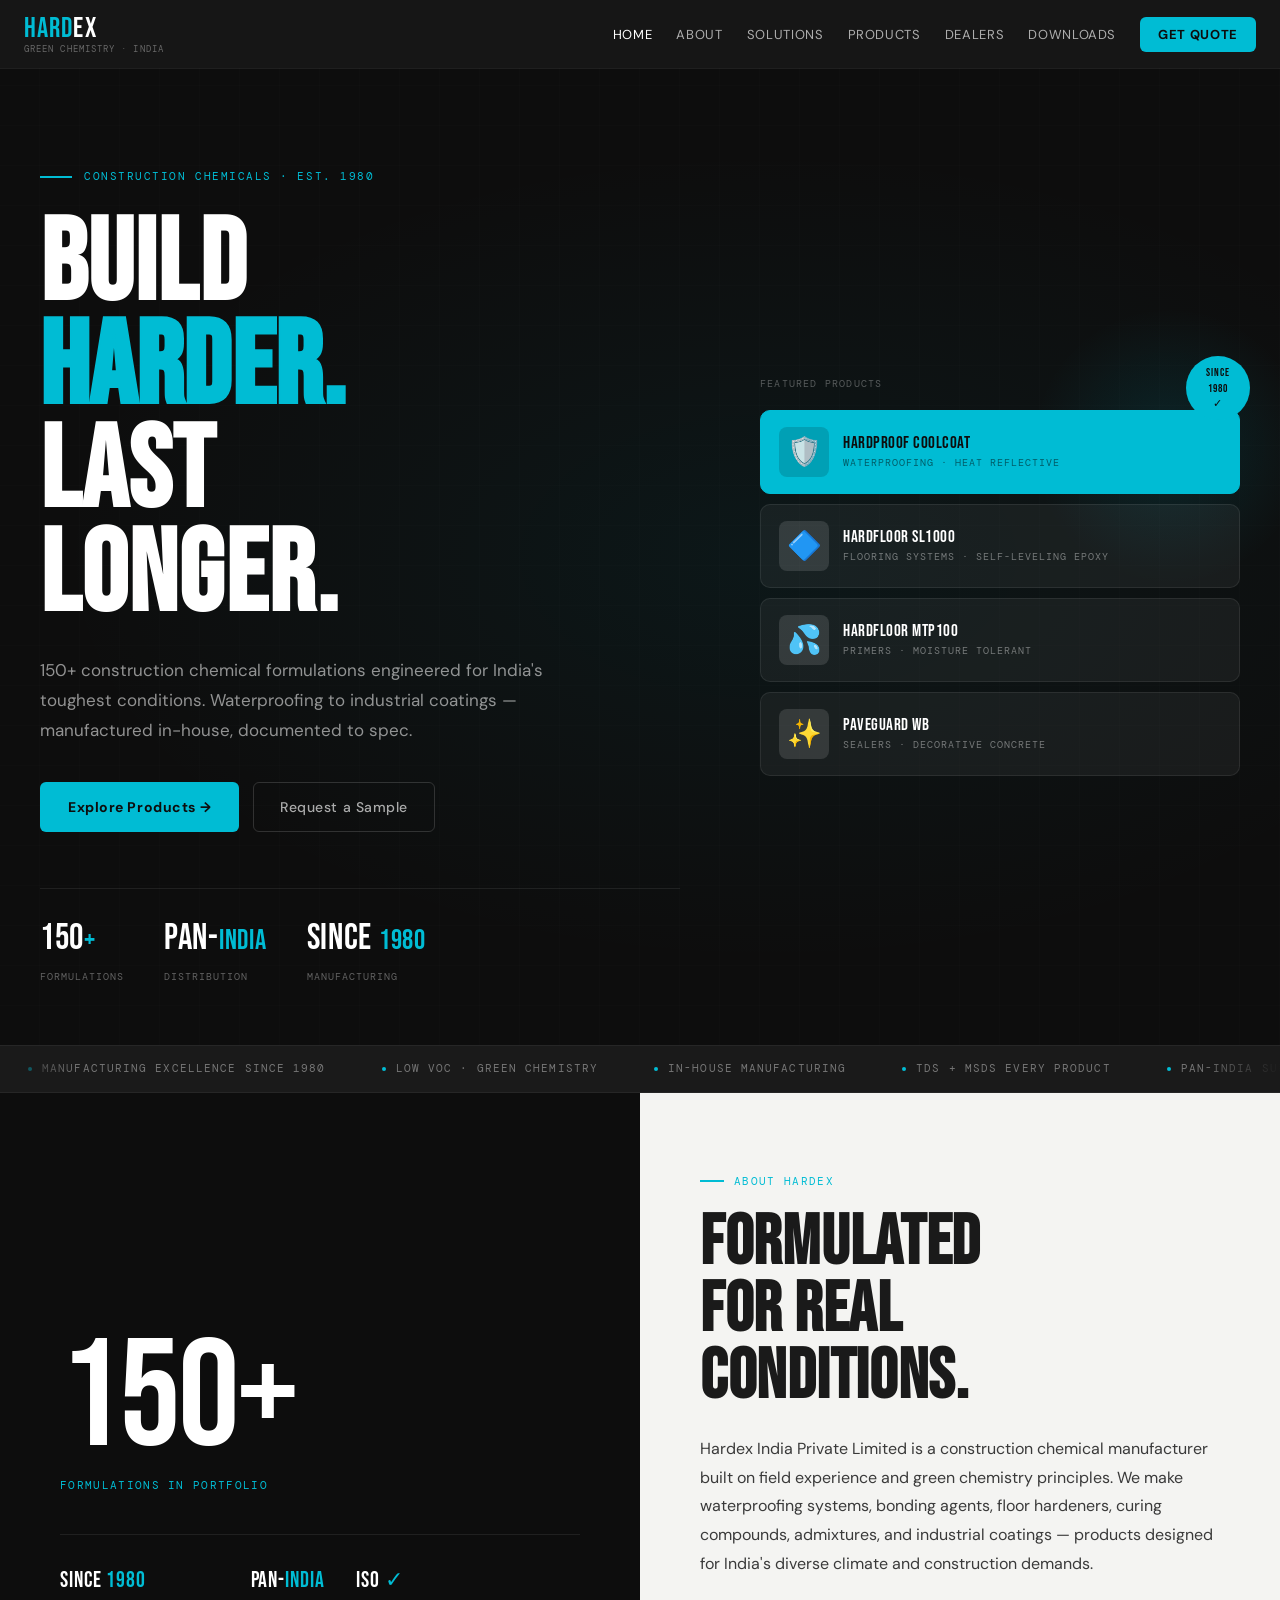
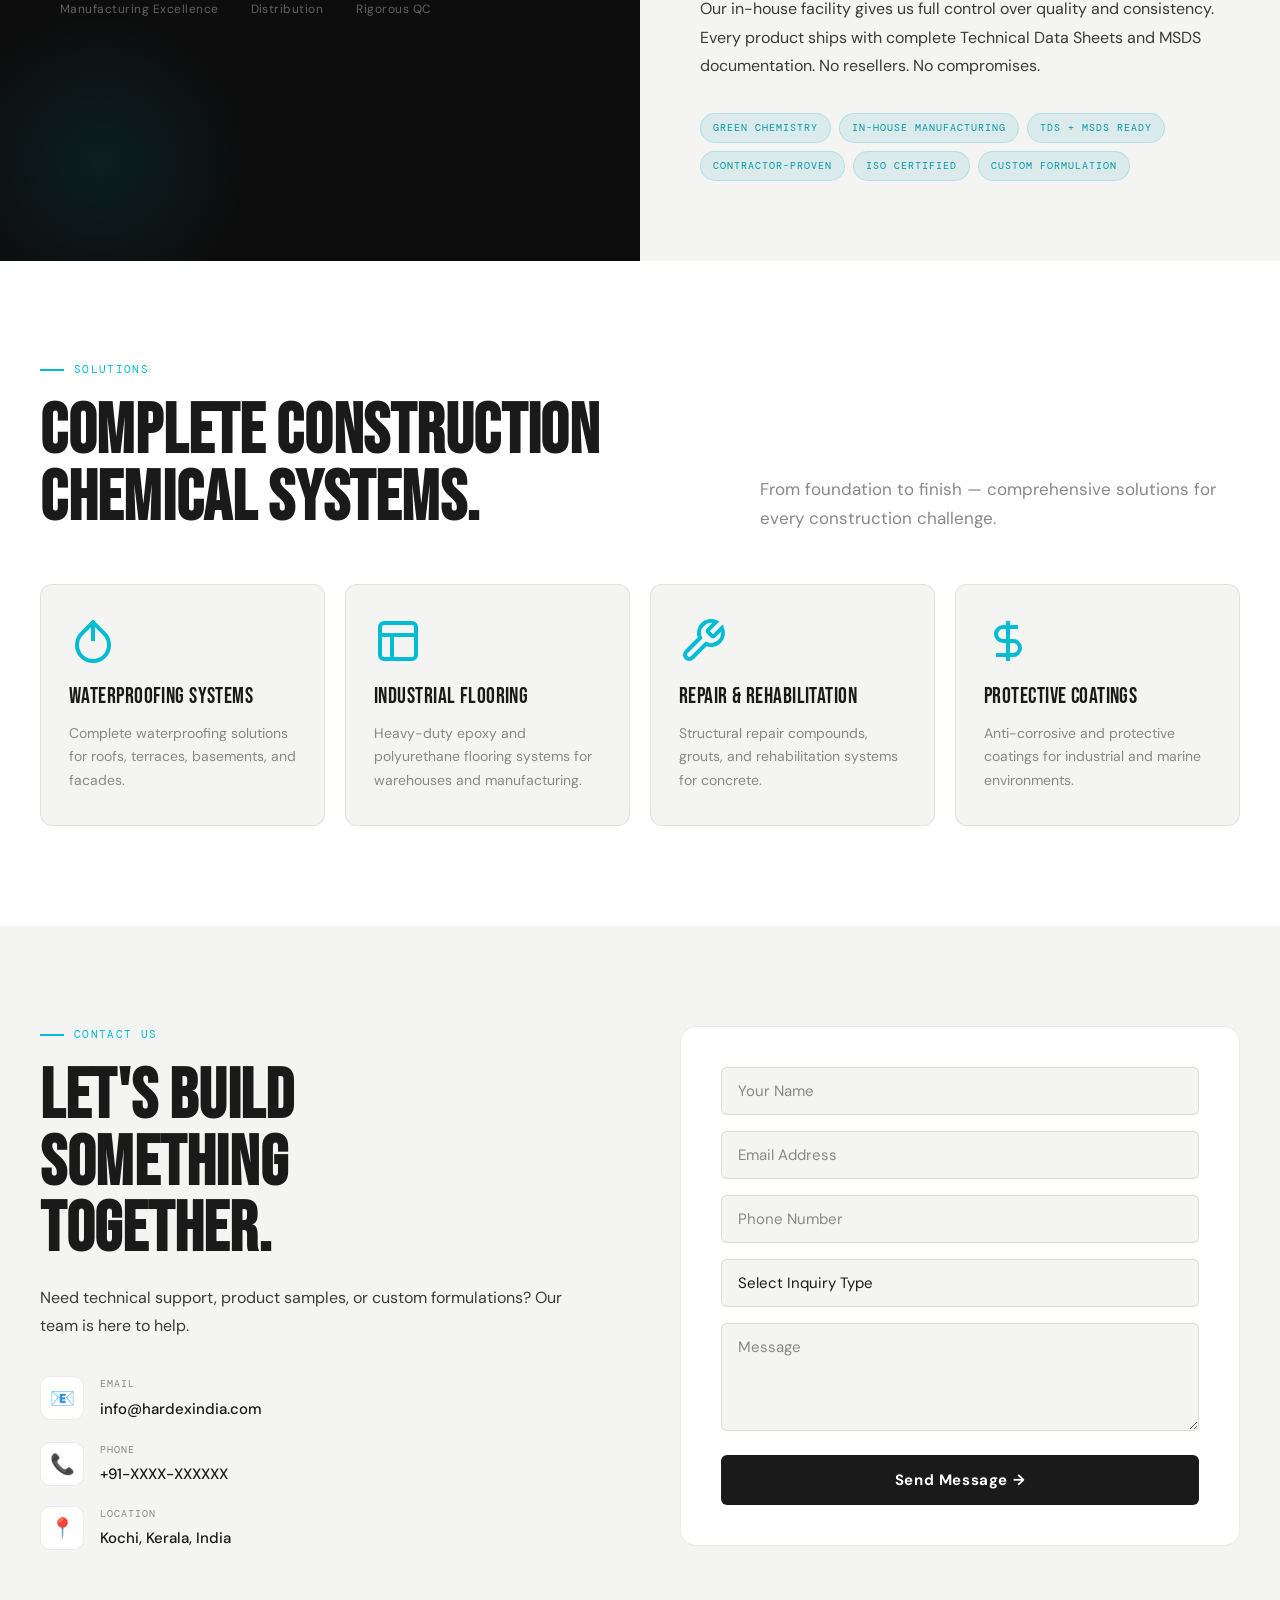
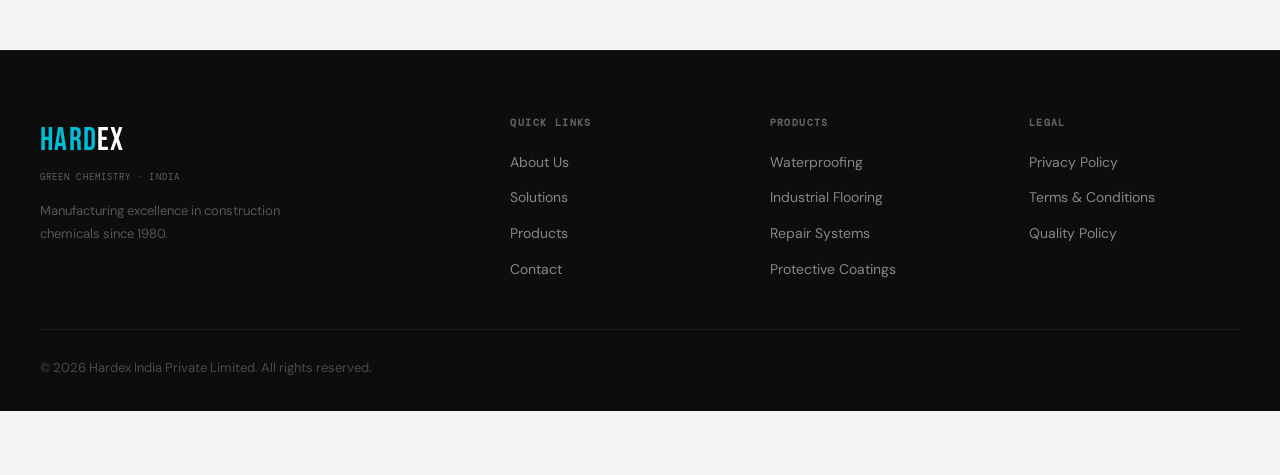
==== index.html @ 6a14b3ad "Lean refactor: externalize index/products inline CSS and JS" ====
<!DOCTYPE html>
<html lang="en-IN">
<head>
  <meta charset="UTF-8">
  <meta name="viewport" content="width=device-width, initial-scale=1.0">
  <title>Hardex India | Construction Chemicals &amp; Industrial Coatings</title>
  <link href="https://fonts.googleapis.com/css2?family=Bebas+Neue&family=DM+Sans:wght@300;400;500;700&family=DM+Mono:wght@400;500&display=swap" rel="stylesheet">
    <link rel="stylesheet" href="css/index.css">

</head>
<body>

<div id="shared-nav"></div>

<section id="home" class="hero">
  <div class="hero-l rv">
    <div class="hero-kicker">
      <div class="k-bar"></div>
      <span class="k-txt">Construction Chemicals · Est. 1980</span>
    </div>
    <h1 class="hero-h1">
      <span>Build</span>
      <span class="t">Harder.</span>
      <span>Last</span>
      <span>Longer.</span>
    </h1>
    <p class="hero-p">150+ construction chemical formulations engineered for India's toughest conditions. Waterproofing to industrial coatings — manufactured in-house, documented to spec.</p>
    <div class="hero-actions">
      <a href="products.html" class="btn-dark">Explore Products →</a>
      <a href="#contact" class="btn-ghost">Request a Sample</a>
    </div>
    <div class="hero-stats">
      <div class="h-stat">
        <div class="h-stat-n">150<span>+</span></div>
        <div class="h-stat-l">Formulations</div>
      </div>
      <div class="h-stat">
        <div class="h-stat-n">Pan-<span>India</span></div>
        <div class="h-stat-l">Distribution</div>
      </div>
      <div class="h-stat">
        <div class="h-stat-n">Since <span>1980</span></div>
        <div class="h-stat-l">Manufacturing</div>
      </div>
    </div>
  </div>

  <div class="hero-r">
    <div class="hero-r-eye"></div>
    <div class="cert-pip">Since<br>1980<br>&#10003;</div>
    <div class="dark-label">Featured Products</div>
    <div class="feat-stack rv" id="featured-products"></div>
  </div>
</section>

<div class="trust">
  <div class="trust-inner">
    <div class="t-item"><div class="t-dot"></div><span class="t-txt">Manufacturing Excellence Since 1980</span></div>
    <div class="t-item"><div class="t-dot"></div><span class="t-txt">Low VOC · Green Chemistry</span></div>
    <div class="t-item"><div class="t-dot"></div><span class="t-txt">In-House Manufacturing</span></div>
    <div class="t-item"><div class="t-dot"></div><span class="t-txt">TDS + MSDS Every Product</span></div>
    <div class="t-item"><div class="t-dot"></div><span class="t-txt">Pan-India Supply</span></div>
    <div class="t-item"><div class="t-dot"></div><span class="t-txt">Custom Formulation Available</span></div>
    <div class="t-item"><div class="t-dot"></div><span class="t-txt">Export Quality Certified</span></div>
    <div class="t-item"><div class="t-dot"></div><span class="t-txt">ISO Rigorous QC</span></div>
    <div class="t-item"><div class="t-dot"></div><span class="t-txt">Manufacturing Excellence Since 1980</span></div>
    <div class="t-item"><div class="t-dot"></div><span class="t-txt">Low VOC · Green Chemistry</span></div>
    <div class="t-item"><div class="t-dot"></div><span class="t-txt">In-House Manufacturing</span></div>
    <div class="t-item"><div class="t-dot"></div><span class="t-txt">TDS + MSDS Every Product</span></div>
    <div class="t-item"><div class="t-dot"></div><span class="t-txt">Pan-India Supply</span></div>
    <div class="t-item"><div class="t-dot"></div><span class="t-txt">Custom Formulation Available</span></div>
    <div class="t-item"><div class="t-dot"></div><span class="t-txt">Export Quality Certified</span></div>
    <div class="t-item"><div class="t-dot"></div><span class="t-txt">ISO Rigorous QC</span></div>
  </div>
</div>

<section id="about" class="sec" style="padding:0">
  <div class="about">
    <div class="about-dark rv">
      <div class="about-big-n">150+</div>
      <div class="about-big-l">Formulations in Portfolio</div>
      <div class="about-stat-row">
        <div><div class="as-n">Since <span>1980</span></div><div class="as-l">Manufacturing Excellence</div></div>
        <div><div class="as-n">Pan-<span>India</span></div><div class="as-l">Distribution</div></div>
        <div><div class="as-n">ISO<span> &#10003;</span></div><div class="as-l">Rigorous QC</div></div>
      </div>
    </div>
    <div class="about-light rv">
      <div class="sec-label"><div class="sl-bar"></div><span class="sl-txt">About Hardex</span></div>
      <h2 class="sec-h">Formulated<br>for Real<br>Conditions.</h2>
      <p class="about-text">Hardex India Private Limited is a construction chemical manufacturer built on field experience and green chemistry principles. We make waterproofing systems, bonding agents, floor hardeners, curing compounds, admixtures, and industrial coatings — products designed for India's diverse climate and construction demands.</p>
      <p class="about-text">Our in-house facility gives us full control over quality and consistency. Every product ships with complete Technical Data Sheets and MSDS documentation. No resellers. No compromises.</p>
      <div class="about-pills">
        <div class="pill">Green Chemistry</div>
        <div class="pill">In-House Manufacturing</div>
        <div class="pill">TDS + MSDS Ready</div>
        <div class="pill">Contractor-Proven</div>
        <div class="pill">ISO Certified</div>
        <div class="pill">Custom Formulation</div>
      </div>
    </div>
  </div>
</section>

<section id="solutions" class="sec solutions">
  <div class="sol-header rv">
    <div>
      <div class="sec-label"><div class="sl-bar"></div><span class="sl-txt">Solutions</span></div>
      <h2 class="sec-h">Complete Construction<br>Chemical Systems.</h2>
    </div>
    <p class="sec-sub">From foundation to finish — comprehensive solutions for every construction challenge.</p>
  </div>
  <div class="sol-grid rv">
    <a href="products.html#cat-waterproofing" class="sol-card-link">
    <div class="sol-card">
      <div class="sol-icon-svg"><svg viewBox="0 0 24 24" fill="none" stroke="currentColor" stroke-width="2"><path d="M12 2.69l5.66 5.66a8 8 0 1 1-11.31 0z"/><path d="M12 2v10"/></svg></div>
      <div class="sol-name">Waterproofing Systems</div>
      <div class="sol-desc">Complete waterproofing solutions for roofs, terraces, basements, and facades.</div>
    </div>
    </a>
    <a href="products.html#cat-flooring-systems" class="sol-card-link">
    <div class="sol-card">
      <div class="sol-icon-svg"><svg viewBox="0 0 24 24" fill="none" stroke="currentColor" stroke-width="2"><rect x="3" y="3" width="18" height="18" rx="2"/><line x1="3" y1="9" x2="21" y2="9"/><line x1="9" y1="21" x2="9" y2="9"/></svg></div>
      <div class="sol-name">Industrial Flooring</div>
      <div class="sol-desc">Heavy-duty epoxy and polyurethane flooring systems for warehouses and manufacturing.</div>
    </div>
    </a>
    <a href="products.html#cat-primers" class="sol-card-link">
    <div class="sol-card">
      <div class="sol-icon-svg"><svg viewBox="0 0 24 24" fill="none" stroke="currentColor" stroke-width="2"><path d="M14.7 6.3a1 1 0 0 0 0 1.4l1.6 1.6a1 1 0 0 0 1.4 0l3.77-3.77a6 6 0 0 1-7.94 7.94l-6.91 6.91a2.12 2.12 0 0 1-3-3l6.91-6.91a6 6 0 0 1 7.94-7.94l-3.76 3.76z"/></svg></div>
      <div class="sol-name">Repair &amp; Rehabilitation</div>
      <div class="sol-desc">Structural repair compounds, grouts, and rehabilitation systems for concrete.</div>
    </div>
    </a>
    <a href="products.html#cat-sealers" class="sol-card-link">
    <div class="sol-card">
      <div class="sol-icon-svg"><svg viewBox="0 0 24 24" fill="none" stroke="currentColor" stroke-width="2"><path d="M12 2v20M17 5H9.5a3.5 3.5 0 0 0 0 7h5a3.5 3.5 0 0 1 0 7H6"/></svg></div>
      <div class="sol-name">Protective Coatings</div>
      <div class="sol-desc">Anti-corrosive and protective coatings for industrial and marine environments.</div>
    </div>
    </a>
  </div>
</section>

<section id="contact" class="sec contact">
  <div class="contact-wrapper">
    <div class="contact-left rv">
      <div class="sec-label"><div class="sl-bar"></div><span class="sl-txt">Contact Us</span></div>
      <h2 class="sec-h">Let's Build<br>Something<br>Together.</h2>
      <p class="contact-text">Need technical support, product samples, or custom formulations? Our team is here to help.</p>
      <div class="contact-info">
        <div class="contact-item">
          <div class="contact-icon">&#128231;</div>
          <div><div class="contact-label">Email</div><a href="mailto:info@hardexindia.com" class="contact-value">info@hardexindia.com</a></div>
        </div>
        <div class="contact-item">
          <div class="contact-icon">&#128222;</div>
          <div><div class="contact-label">Phone</div><div class="contact-value">+91-XXXX-XXXXXX</div></div>
        </div>
        <div class="contact-item">
          <div class="contact-icon">&#128205;</div>
          <div><div class="contact-label">Location</div><div class="contact-value">Kochi, Kerala, India</div></div>
        </div>
      </div>
    </div>
    <div class="contact-right rv">
      <form class="contact-form" id="contactForm">
        <div class="form-group"><input type="text" placeholder="Your Name" required></div>
        <div class="form-group"><input type="email" placeholder="Email Address" required></div>
        <div class="form-group"><input type="tel" placeholder="Phone Number"></div>
        <div class="form-group">
          <select>
            <option>Select Inquiry Type</option>
            <option>Product Information</option>
            <option>Technical Support</option>
            <option>Request Sample</option>
            <option>Custom Formulation</option>
            <option>Dealer Inquiry</option>
          </select>
        </div>
        <div class="form-group"><textarea placeholder="Message" rows="4" required></textarea></div>
        <button type="submit" class="btn-submit">Send Message &#8594;</button>
      </form>
    </div>
  </div>
</section>

<footer class="footer">
  <div class="footer-content">
    <div class="footer-col">
      <div class="footer-logo"><div class="logo-word"><em>hard</em>ex</div><div class="logo-sub">Green Chemistry · India</div></div>
      <p class="footer-text">Manufacturing excellence in construction chemicals since 1980.</p>
    </div>
    <div class="footer-col"><h4>Quick Links</h4><ul><li><a href="#about">About Us</a></li><li><a href="#solutions">Solutions</a></li><li><a href="products.html">Products</a></li><li><a href="#contact">Contact</a></li></ul></div>
    <div class="footer-col"><h4>Products</h4><ul><li><a href="products.html">Waterproofing</a></li><li><a href="products.html">Industrial Flooring</a></li><li><a href="products.html">Repair Systems</a></li><li><a href="products.html">Protective Coatings</a></li></ul></div>
    <div class="footer-col"><h4>Legal</h4><ul><li><a href="#">Privacy Policy</a></li><li><a href="#">Terms &amp; Conditions</a></li><li><a href="#">Quality Policy</a></li></ul></div>
  </div>
  <div class="footer-bottom"><p>&copy; 2026 Hardex India Private Limited. All rights reserved.</p></div>
</footer>

<script src="js/index-1.js"></script>
<script src="products-data.js"></script>
<script src="js/index-2.js"></script>
<script src="components/shared-nav.js"></script>
</body>
</html>
---- css/index.css ----
/* ═══════════════════════════════════════════════════════════════════
   HARDEX INDIA — DESIGN SYSTEM
   Industrial Editorial · Bebas Neue + DM Sans + DM Mono
═══════════════════════════════════════════════════════════════════ */

:root {
  --teal:        #00BCD4;
  --teal-dark:   #0097A7;
  --teal-glow:   rgba(0, 188, 212, 0.15);
  --teal-thin:   rgba(0, 188, 212, 0.08);
  --black:       #0d0d0d;
  --ink:         #1A1A1A;
  --mid:         #3a3a3a;
  --muted:       #888;
  --rule:        rgba(255,255,255,0.08);
  --rule-light:  rgba(0,0,0,0.08);
  --off:         #f4f4f2;
  --white:       #ffffff;
  --font-disp:   'Bebas Neue', sans-serif;
  --font-body:   'DM Sans', sans-serif;
  --font-mono:   'DM Mono', monospace;
  --ease:        cubic-bezier(0.16, 1, 0.3, 1);
  --r:           6px;
}

*, *::before, *::after {
  margin: 0; padding: 0; box-sizing: border-box;
}

html { scroll-behavior: smooth; font-size: 16px; }

body {
  font-family: var(--font-body);
  background: var(--off);
  color: var(--ink);
  line-height: 1.6;
  overflow-x: hidden;
  -webkit-font-smoothing: antialiased;
}

a { text-decoration: none; color: inherit; }
img { max-width: 100%; display: block; }
button { cursor: pointer; font-family: var(--font-body); }

/* ═══ SCROLLBAR ═══ */
::-webkit-scrollbar { width: 4px; }
::-webkit-scrollbar-track { background: var(--off); }
::-webkit-scrollbar-thumb { background: var(--teal); border-radius: 2px; }

/* ═══════════════════════════════════════════════════════════════════
   NAVIGATION
═══════════════════════════════════════════════════════════════════ */
.nav {
  position: fixed;
  top: 0; left: 0; right: 0;
  z-index: 900;
  height: 68px;
  display: flex;
  align-items: center;
  padding: 0 40px;
  justify-content: space-between;
  background: transparent;
  transition: background 0.4s var(--ease), box-shadow 0.4s var(--ease);
}

.nav.scrolled {
  background: rgba(13, 13, 13, 0.96);
  backdrop-filter: blur(16px);
  box-shadow: 0 1px 0 var(--rule);
}

.nav-logo {
  display: flex;
  flex-direction: column;
  line-height: 1;
  gap: 2px;
}

.logo-word {
  font-family: var(--font-disp);
  font-size: 28px;
  letter-spacing: 0.04em;
  color: var(--white);
  display: flex;
  align-items: center;
  gap: 0;
}

.logo-word em {
  font-style: normal;
  color: var(--teal);
}

.logo-eye {
  display: inline-block;
  width: 8px;
  height: 8px;
  background: var(--teal);
  border-radius: 50%;
  margin-left: 2px;
  animation: blink 3s ease-in-out infinite;
}

@keyframes blink {
  0%, 90%, 100% { transform: scaleY(1); }
  95% { transform: scaleY(0.1); }
}

.logo-sub {
  font-family: var(--font-mono);
  font-size: 9px;
  letter-spacing: 0.12em;
  color: rgba(255,255,255,0.35);
  text-transform: uppercase;
}

.nav-links {
  display: flex;
  align-items: center;
  gap: 32px;
  list-style: none;
}

.nav-links a {
  font-size: 13px;
  font-weight: 500;
  letter-spacing: 0.05em;
  text-transform: uppercase;
  color: rgba(255,255,255,0.6);
  transition: color 0.2s;
}

.nav-links a:hover,
.nav-links a.active { color: var(--white); }

.nav-links a.nav-cta {
  background: var(--teal);
  color: var(--black);
  padding: 9px 22px;
  border-radius: var(--r);
  font-weight: 700;
  letter-spacing: 0.06em;
  transition: background 0.2s, transform 0.2s;
}

.nav-links a.nav-cta:hover {
  background: var(--teal-dark);
  transform: translateY(-1px);
  color: var(--white);
}

.nav-toggle {
  display: none;
  flex-direction: column;
  gap: 5px;
  background: none;
  border: none;
  padding: 4px;
}

.nav-toggle span {
  display: block;
  width: 24px;
  height: 2px;
  background: var(--white);
  transition: all 0.3s;
  transform-origin: center;
}

/* ═══════════════════════════════════════════════════════════════════
   HERO SECTION
═══════════════════════════════════════════════════════════════════ */
.hero {
  min-height: 100vh;
  background: var(--black);
  display: grid;
  grid-template-columns: 1fr 480px;
  gap: 60px;
  align-items: center;
  padding: 100px 40px 60px;
  position: relative;
  overflow: hidden;
}

/* Background texture */
.hero::before {
  content: '';
  position: absolute;
  inset: 0;
  background-image:
    radial-gradient(ellipse 80% 60% at 60% 50%, rgba(0,188,212,0.06) 0%, transparent 70%),
    repeating-linear-gradient(0deg, transparent, transparent 39px, rgba(255,255,255,0.02) 40px),
    repeating-linear-gradient(90deg, transparent, transparent 39px, rgba(255,255,255,0.02) 40px);
  pointer-events: none;
}

.hero-l {
  position: relative;
  z-index: 1;
  max-width: 640px;
}

.hero-kicker {
  display: flex;
  align-items: center;
  gap: 12px;
  margin-bottom: 28px;
}

.k-bar {
  width: 32px;
  height: 2px;
  background: var(--teal);
}

.k-txt {
  font-family: var(--font-mono);
  font-size: 11px;
  letter-spacing: 0.14em;
  text-transform: uppercase;
  color: var(--teal);
}

.hero-h1 {
  font-family: var(--font-disp);
  font-size: clamp(72px, 9vw, 120px);
  line-height: 0.9;
  letter-spacing: 0.01em;
  color: var(--white);
  display: flex;
  flex-direction: column;
  margin-bottom: 28px;
}

.hero-h1 .t {
  color: var(--teal);
  -webkit-text-stroke: 2px var(--teal);
}

.hero-p {
  font-size: 17px;
  line-height: 1.75;
  color: rgba(255,255,255,0.55);
  max-width: 520px;
  margin-bottom: 36px;
}

.hero-actions {
  display: flex;
  gap: 14px;
  flex-wrap: wrap;
  margin-bottom: 56px;
}

.btn-dark {
  display: inline-flex;
  align-items: center;
  gap: 8px;
  background: var(--teal);
  color: var(--black);
  font-weight: 700;
  font-size: 14px;
  letter-spacing: 0.04em;
  padding: 14px 28px;
  border-radius: var(--r);
  transition: background 0.2s, transform 0.2s, box-shadow 0.2s;
}

.btn-dark:hover {
  background: var(--teal-dark);
  color: var(--white);
  transform: translateY(-2px);
  box-shadow: 0 8px 24px rgba(0,188,212,0.35);
}

.btn-ghost {
  display: inline-flex;
  align-items: center;
  gap: 8px;
  background: transparent;
  color: rgba(255,255,255,0.65);
  font-weight: 500;
  font-size: 14px;
  letter-spacing: 0.04em;
  padding: 13px 26px;
  border-radius: var(--r);
  border: 1px solid rgba(255,255,255,0.15);
  transition: border-color 0.2s, color 0.2s, background 0.2s;
}

.btn-ghost:hover {
  border-color: var(--teal);
  color: var(--teal);
  background: var(--teal-thin);
}

.hero-stats {
  display: flex;
  gap: 40px;
  padding-top: 32px;
  border-top: 1px solid var(--rule);
}

.h-stat {
  display: flex;
  flex-direction: column;
  gap: 8px;
}

.h-stat-n {
  font-family: var(--font-disp);
  font-size: 36px;
  letter-spacing: 0.02em;
  color: var(--white);
  line-height: 1;
  margin-bottom: 4px;
}

.h-stat-n span {
  color: var(--teal);
  font-size: 28px;
}

.h-stat-l {
  font-family: var(--font-mono);
  font-size: 10px;
  letter-spacing: 0.1em;
  text-transform: uppercase;
  color: rgba(255,255,255,0.35);
}

/* ─── Hero Right Panel ─── */
.hero-r {
  position: relative;
  z-index: 1;
  display: flex;
  flex-direction: column;
  gap: 12px;
}

.hero-r-eye {
  position: absolute;
  top: -80px;
  right: -80px;
  width: 300px;
  height: 300px;
  background: radial-gradient(circle, rgba(0,188,212,0.12) 0%, transparent 65%);
  border-radius: 50%;
  pointer-events: none;
}

.cert-pip {
  position: absolute;
  top: -20px;
  right: -10px;
  background: var(--teal);
  color: var(--black);
  font-family: var(--font-disp);
  font-size: 11px;
  letter-spacing: 0.1em;
  text-align: center;
  line-height: 1.4;
  padding: 10px 12px;
  border-radius: 50%;
  width: 64px;
  height: 64px;
  display: flex;
  align-items: center;
  justify-content: center;
  z-index: 2;
}

.dark-label {
  font-family: var(--font-mono);
  font-size: 10px;
  letter-spacing: 0.12em;
  text-transform: uppercase;
  color: rgba(255,255,255,0.3);
  margin-bottom: 6px;
}

.feat-stack {
  display: flex;
  flex-direction: column;
  gap: 10px;
}

/* ═══════════════════════════════════════════════════════════════════
   TRUST BAR
═══════════════════════════════════════════════════════════════════ */
.trust {
  background: var(--ink);
  border-top: 1px solid rgba(255,255,255,0.05);
  border-bottom: 1px solid rgba(255,255,255,0.05);
  padding: 14px 0;
  display: flex;
  gap: 0;
  overflow: hidden;
  position: relative;
}

.trust::before,
.trust::after {
  content: '';
  position: absolute;
  top: 0; bottom: 0;
  width: 80px;
  z-index: 2;
  pointer-events: none;
}

.trust::before { left: 0; background: linear-gradient(to right, var(--ink), transparent); }
.trust::after  { right: 0; background: linear-gradient(to left, var(--ink), transparent); }

.trust-inner {
  display: flex;
  gap: 0;
  animation: ticker 28s linear infinite;
  white-space: nowrap;
  width: max-content;
}

@keyframes ticker {
  0% { transform: translateX(0); }
  100% { transform: translateX(-50%); }
}

.t-item {
  display: inline-flex;
  align-items: center;
  gap: 10px;
  padding: 0 28px;
}

.t-dot {
  width: 4px;
  height: 4px;
  background: var(--teal);
  border-radius: 50%;
  flex-shrink: 0;
}

.t-txt {
  font-family: var(--font-mono);
  font-size: 11px;
  letter-spacing: 0.1em;
  text-transform: uppercase;
  color: rgba(255,255,255,0.4);
}

/* ═══════════════════════════════════════════════════════════════════
   SECTION UTILITY
═══════════════════════════════════════════════════════════════════ */
.sec {
  padding: 100px 40px;
}

.sec-label {
  display: flex;
  align-items: center;
  gap: 10px;
  margin-bottom: 20px;
}

.sl-bar {
  width: 24px;
  height: 2px;
  background: var(--teal);
  flex-shrink: 0;
}

.sl-txt {
  font-family: var(--font-mono);
  font-size: 11px;
  letter-spacing: 0.12em;
  text-transform: uppercase;
  color: var(--teal);
}

.sec-h {
  font-family: var(--font-disp);
  font-size: clamp(48px, 5.5vw, 72px);
  line-height: 0.95;
  letter-spacing: 0.01em;
  color: var(--ink);
}

.sec-sub {
  font-size: 17px;
  line-height: 1.7;
  color: var(--muted);
  max-width: 480px;
}

/* ═══════════════════════════════════════════════════════════════════
   ABOUT SECTION
═══════════════════════════════════════════════════════════════════ */
.about {
  display: grid;
  grid-template-columns: 1fr 1fr;
  min-height: 520px;
}

.about-dark {
  background: var(--black);
  padding: 80px 60px;
  display: flex;
  flex-direction: column;
  justify-content: center;
  position: relative;
  overflow: hidden;
}

.about-dark::before {
  content: '';
  position: absolute;
  bottom: -60px; left: -60px;
  width: 320px; height: 320px;
  background: radial-gradient(circle, rgba(0,188,212,0.1) 0%, transparent 65%);
  border-radius: 50%;
  pointer-events: none;
}

.about-big-n {
  font-family: var(--font-disp);
  font-size: clamp(100px, 12vw, 160px);
  line-height: 0.85;
  color: var(--white);
  letter-spacing: -0.02em;
  position: relative;
  z-index: 1;
}

.about-big-l {
  font-family: var(--font-mono);
  font-size: 11px;
  letter-spacing: 0.12em;
  text-transform: uppercase;
  color: var(--teal);
  margin-top: 12px;
  margin-bottom: 40px;
  position: relative;
  z-index: 1;
}

.about-stat-row {
  display: flex;
  gap: 32px;
  flex-wrap: wrap;
  border-top: 1px solid var(--rule);
  padding-top: 28px;
  position: relative;
  z-index: 1;
}

.as-n {
  font-family: var(--font-disp);
  font-size: 22px;
  color: var(--white);
  letter-spacing: 0.04em;
}

.as-n span {
  color: var(--teal);
}

.as-l {
  font-size: 12px;
  color: rgba(255,255,255,0.35);
  letter-spacing: 0.04em;
  margin-top: 2px;
}

.about-light {
  background: var(--off);
  padding: 80px 60px;
  display: flex;
  flex-direction: column;
  justify-content: center;
}

.about-light .sec-h {
  margin-bottom: 24px;
}

.about-text {
  font-size: 16px;
  line-height: 1.8;
  color: var(--mid);
  margin-bottom: 16px;
}

.about-text:last-of-type { margin-bottom: 32px; }

.about-pills {
  display: flex;
  flex-wrap: wrap;
  gap: 8px;
}

.pill {
  font-family: var(--font-mono);
  font-size: 10px;
  letter-spacing: 0.1em;
  text-transform: uppercase;
  color: var(--teal-dark);
  background: rgba(0,151,167,0.1);
  border: 1px solid rgba(0,188,212,0.2);
  padding: 6px 12px;
  border-radius: 100px;
}

/* ═══════════════════════════════════════════════════════════════════
   SOLUTIONS SECTION
═══════════════════════════════════════════════════════════════════ */
.solutions {
  background: var(--white);
}

.sol-header {
  display: flex;
  justify-content: space-between;
  align-items: flex-end;
  margin-bottom: 52px;
  flex-wrap: wrap;
  gap: 24px;
}

.sol-grid {
  display: grid;
  grid-template-columns: repeat(4, 1fr);
  gap: 20px;
}

.sol-card-link {
  display: contents;
  color: inherit;
  text-decoration: none;
}
.sol-card {
  background: var(--off);
  border: 1px solid var(--rule-light);
  border-radius: 12px;
  padding: 32px 28px;
  cursor: pointer;
  transition: transform 0.3s var(--ease), box-shadow 0.3s var(--ease), border-color 0.3s;
  position: relative;
  overflow: hidden;
}

.sol-card::after {
  content: '';
  position: absolute;
  bottom: 0; left: 0; right: 0;
  height: 3px;
  background: var(--teal);
  transform: scaleX(0);
  transform-origin: left;
  transition: transform 0.3s var(--ease);
}

.sol-card:hover {
  transform: translateY(-4px);
  box-shadow: 0 12px 32px rgba(0,0,0,0.1);
  border-color: rgba(0,188,212,0.2);
}

.sol-card:hover::after { transform: scaleX(1); }

.sol-icon-svg {
  width: 48px;
  height: 48px;
  color: var(--teal);
  margin-bottom: 20px;
}

.sol-icon-svg svg {
  width: 100%;
  height: 100%;
}

.sol-name {
  font-family: var(--font-disp);
  font-size: 22px;
  letter-spacing: 0.02em;
  color: var(--ink);
  margin-bottom: 12px;
  line-height: 1.1;
}

.sol-desc {
  font-size: 14px;
  line-height: 1.7;
  color: var(--muted);
}

/* ═══════════════════════════════════════════════════════════════════
   CONTACT SECTION
═══════════════════════════════════════════════════════════════════ */
.contact {
  background: var(--off);
}

.contact-wrapper {
  display: grid;
  grid-template-columns: 1fr 1fr;
  gap: 80px;
  align-items: start;
}

.contact-left .sec-h { margin-bottom: 20px; }

.contact-text {
  font-size: 16px;
  line-height: 1.75;
  color: var(--mid);
  margin-bottom: 36px;
}

.contact-info {
  display: flex;
  flex-direction: column;
  gap: 20px;
}

.contact-item {
  display: flex;
  align-items: flex-start;
  gap: 16px;
}

.contact-icon {
  font-size: 20px;
  flex-shrink: 0;
  width: 44px;
  height: 44px;
  background: var(--white);
  border-radius: 10px;
  display: flex;
  align-items: center;
  justify-content: center;
  border: 1px solid var(--rule-light);
}

.contact-label {
  font-family: var(--font-mono);
  font-size: 10px;
  letter-spacing: 0.1em;
  text-transform: uppercase;
  color: var(--muted);
  margin-bottom: 4px;
}

.contact-value {
  font-size: 15px;
  font-weight: 500;
  color: var(--ink);
}

a.contact-value:hover { color: var(--teal); }

/* ─── Contact Form ─── */
.contact-form {
  background: var(--white);
  border: 1px solid var(--rule-light);
  border-radius: 16px;
  padding: 40px;
}

.form-group {
  margin-bottom: 16px;
}

.form-group input,
.form-group select,
.form-group textarea {
  width: 100%;
  background: var(--off);
  border: 1px solid rgba(0,0,0,0.1);
  border-radius: var(--r);
  padding: 13px 16px;
  font-family: var(--font-body);
  font-size: 15px;
  color: var(--ink);
  outline: none;
  transition: border-color 0.2s, box-shadow 0.2s;
  appearance: none;
}

.form-group input::placeholder,
.form-group textarea::placeholder { color: var(--muted); }

.form-group input:focus,
.form-group select:focus,
.form-group textarea:focus {
  border-color: var(--teal);
  box-shadow: 0 0 0 3px var(--teal-thin);
}

.form-group textarea { resize: vertical; min-height: 100px; }

.btn-submit {
  width: 100%;
  background: var(--ink);
  color: var(--white);
  border: none;
  border-radius: var(--r);
  padding: 15px 28px;
  font-family: var(--font-body);
  font-size: 15px;
  font-weight: 700;
  letter-spacing: 0.04em;
  transition: background 0.2s, transform 0.2s;
}

.btn-submit:hover {
  background: var(--teal-dark);
  transform: translateY(-1px);
}

/* ═══════════════════════════════════════════════════════════════════
   FOOTER
═══════════════════════════════════════════════════════════════════ */
.footer {
  background: var(--black);
  padding: 64px 40px 32px;
  border-top: 1px solid var(--rule);
}

.footer-content {
  display: grid;
  grid-template-columns: 2fr 1fr 1fr 1fr;
  gap: 48px;
  margin-bottom: 48px;
}

.footer-col h4 {
  font-family: var(--font-mono);
  font-size: 10px;
  letter-spacing: 0.14em;
  text-transform: uppercase;
  color: rgba(255,255,255,0.35);
  margin-bottom: 18px;
}

.footer-col ul {
  list-style: none;
  display: flex;
  flex-direction: column;
  gap: 10px;
}

.footer-col ul a {
  font-size: 14px;
  color: rgba(255,255,255,0.5);
  transition: color 0.2s;
}

.footer-col ul a:hover { color: var(--teal); }

.footer-logo .logo-word { font-size: 32px; }
.footer-logo .logo-sub { margin-top: 4px; }

.footer-text {
  font-size: 13px;
  line-height: 1.7;
  color: rgba(255,255,255,0.3);
  margin-top: 16px;
  max-width: 280px;
}

.footer-bottom {
  border-top: 1px solid var(--rule);
  padding-top: 28px;
  display: flex;
  justify-content: space-between;
  align-items: center;
}

.footer-bottom p {
  font-size: 13px;
  color: rgba(255,255,255,0.25);
}

/* ═══════════════════════════════════════════════════════════════════
   PRODUCTS PAGE
═══════════════════════════════════════════════════════════════════ */
.products-hero {
  min-height: 52vh;
  background: var(--black);
  display: flex;
  align-items: flex-end;
  padding: 100px 40px 60px;
  position: relative;
  overflow: hidden;
}

.products-hero::before {
  content: '';
  position: absolute;
  inset: 0;
  background-image:
    radial-gradient(ellipse 60% 60% at 80% 50%, rgba(0,188,212,0.08) 0%, transparent 70%),
    repeating-linear-gradient(90deg, transparent, transparent 59px, rgba(255,255,255,0.015) 60px);
  pointer-events: none;
}

.products-hero-content {
  position: relative;
  z-index: 1;
}

.products-hero-content .sec-label { margin-bottom: 16px; }

.products-hero-title {
  font-family: var(--font-disp);
  font-size: clamp(72px, 10vw, 120px);
  line-height: 0.9;
  letter-spacing: 0.01em;
  color: var(--white);
  margin-bottom: 20px;
}

.products-hero-text {
  font-size: 17px;
  line-height: 1.7;
  color: rgba(255,255,255,0.5);
  max-width: 560px;
}

.products-catalog {
  padding: 60px 40px 100px;
  background: var(--off);
}

/* Category group rendered by product-cards.js */
.cat-group {
  margin-bottom: 64px;
}

.cat-group:last-child { margin-bottom: 0; }

.cat-header {
  display: flex;
  align-items: center;
  gap: 16px;
  margin-bottom: 24px;
  padding-bottom: 16px;
  border-bottom: 1px solid var(--rule-light);
}

.cat-name {
  font-family: var(--font-disp);
  font-size: 32px;
  letter-spacing: 0.02em;
  color: var(--ink);
}

.cat-count {
  font-family: var(--font-mono);
  font-size: 10px;
  letter-spacing: 0.1em;
  color: var(--muted);
  background: rgba(0,0,0,0.06);
  padding: 4px 10px;
  border-radius: 100px;
}

.cat-grid {
  display: grid;
  grid-template-columns: repeat(auto-fill, minmax(280px, 1fr));
  gap: 16px;
}

/* ─── Product Card (Both Pages) ─── */
.prod-card {
  background: var(--white);
  border: 1px solid var(--rule-light);
  border-radius: 10px;
  padding: 24px;
  cursor: pointer;
  transition: transform 0.25s var(--ease), box-shadow 0.25s var(--ease), border-color 0.25s;
  position: relative;
}

.prod-card:hover {
  transform: translateY(-3px);
  box-shadow: 0 8px 24px rgba(0,0,0,0.1);
  border-color: rgba(0,188,212,0.3);
}

.prod-card-icon {
  font-size: 28px;
  margin-bottom: 14px;
  display: block;
}

.prod-card-name {
  font-family: var(--font-disp);
  font-size: 19px;
  letter-spacing: 0.02em;
  color: var(--ink);
  line-height: 1.1;
  margin-bottom: 6px;
}

.prod-card-sub {
  font-family: var(--font-mono);
  font-size: 10px;
  letter-spacing: 0.1em;
  text-transform: uppercase;
  color: var(--teal);
  margin-bottom: 10px;
}

.prod-card-desc {
  font-size: 13px;
  line-height: 1.6;
  color: var(--muted);
  margin-bottom: 16px;
}

.prod-card-foot {
  display: flex;
  align-items: center;
  justify-content: space-between;
  padding-top: 14px;
  border-top: 1px solid var(--rule-light);
}

.prod-card-cov {
  font-family: var(--font-mono);
  font-size: 11px;
  color: var(--muted);
}

.prod-card-arrow {
  color: var(--teal);
  font-size: 16px;
  transition: transform 0.2s;
}

.prod-card:hover .prod-card-arrow { transform: translateX(4px); }

/* Featured card on homepage */
.feat-card {
  background: rgba(255,255,255,0.05);
  border: 1px solid rgba(255,255,255,0.08);
  border-radius: 10px;
  padding: 16px 18px;
  display: flex;
  align-items: center;
  gap: 14px;
  cursor: pointer;
  transition: background 0.2s, border-color 0.2s, transform 0.2s;
}

.feat-card:hover {
  background: rgba(255,255,255,0.08);
  border-color: rgba(0,188,212,0.25);
  transform: translateX(4px);
}

.feat-card.primary {
  background: var(--teal);
  border-color: var(--teal);
}

.feat-card.primary:hover {
  background: var(--teal-dark);
  border-color: var(--teal-dark);
  transform: translateX(4px);
}

.feat-card-icon {
  font-size: 28px;
  width: 50px;
  height: 50px;
  background: rgba(255,255,255,0.12);
  border-radius: 8px;
  display: flex;
  align-items: center;
  justify-content: center;
  flex-shrink: 0;
}

.feat-card.primary .feat-card-icon { background: rgba(0,0,0,0.15); }

.feat-card-info { flex: 1; }

.feat-card-name {
  font-family: var(--font-disp);
  font-size: 17px;
  letter-spacing: 0.03em;
  color: var(--white);
  line-height: 1.1;
  margin-bottom: 3px;
}

.feat-card.primary .feat-card-name { color: var(--black); }

.feat-card-cat {
  font-family: var(--font-mono);
  font-size: 10px;
  letter-spacing: 0.1em;
  text-transform: uppercase;
  color: rgba(255,255,255,0.4);
}

.feat-card.primary .feat-card-cat { color: rgba(0,0,0,0.5); }

/* ═══════════════════════════════════════════════════════════════════
   REVEAL ANIMATIONS
═══════════════════════════════════════════════════════════════════ */
.rv {
  opacity: 0;
  transform: translateY(28px);
  transition: opacity 0.7s var(--ease), transform 0.7s var(--ease);
}

.rv.visible {
  opacity: 1;
  transform: translateY(0);
}

/* Stagger delays */
.rv:nth-child(1) { transition-delay: 0ms; }
.rv:nth-child(2) { transition-delay: 80ms; }
.rv:nth-child(3) { transition-delay: 160ms; }
.rv:nth-child(4) { transition-delay: 240ms; }
.rv:nth-child(5) { transition-delay: 320ms; }
.rv:nth-child(6) { transition-delay: 400ms; }

/* ═══════════════════════════════════════════════════════════════════
   RESPONSIVE
═══════════════════════════════════════════════════════════════════ */
@media (max-width: 1100px) {
  .sol-grid { grid-template-columns: repeat(2, 1fr); }
  .footer-content { grid-template-columns: 1fr 1fr; gap: 32px; }
  .about { grid-template-columns: 1fr; }
  .about-dark { padding: 60px 40px; }
  .about-light { padding: 60px 40px; }
}

@media (max-width: 960px) {
  .hero { grid-template-columns: 1fr; padding: 100px 24px 60px; gap: 48px; }
  .hero-r { display: none; }
  .contact-wrapper { grid-template-columns: 1fr; gap: 48px; }
}

@media (max-width: 768px) {
  .nav { padding: 0 20px; }
  .nav-links { display: none; }
  .nav-links.open {
    display: flex;
    flex-direction: column;
    position: fixed;
    top: 68px; left: 0; right: 0;
    background: rgba(13,13,13,0.98);
    backdrop-filter: blur(16px);
    padding: 24px 24px 40px;
    gap: 20px;
    z-index: 899;
  }
  .nav-toggle { display: flex; }
  .nav-toggle.active span:nth-child(1) { transform: rotate(45deg) translate(5px, 5px); }
  .nav-toggle.active span:nth-child(2) { opacity: 0; }
  .nav-toggle.active span:nth-child(3) { transform: rotate(-45deg) translate(5px, -5px); }
  .sec { padding: 60px 20px; }
  .sol-grid { grid-template-columns: 1fr; }
  .footer-content { grid-template-columns: 1fr 1fr; }
  .footer-bottom { flex-direction: column; gap: 12px; text-align: center; }
  .hero-h1 { font-size: 72px; }
  .about-dark, .about-light { padding: 48px 24px; }
  .about-stat-row { gap: 20px; }
  .contact-form { padding: 24px; }
  .products-hero { padding: 80px 20px 48px; }
  .products-catalog { padding: 40px 20px 60px; }
  .cat-grid { grid-template-columns: 1fr; }
}

@media (max-width: 480px) {
  .footer-content { grid-template-columns: 1fr; }
  .hero-stats { flex-direction: column; gap: 20px; }
  .hero-actions { flex-direction: column; }
  .btn-dark, .btn-ghost { width: 100%; justify-content: center; }
  .sol-header { flex-direction: column; align-items: flex-start; }
}
/* ═══════════════════════════════════════════════════════════════════
   PRODUCT TOOLTIP / MODAL
   Desktop: hover tooltip · Mobile: bottom sheet
═══════════════════════════════════════════════════════════════════ */

/* ─── Overlay (mobile) ─── */
.tooltip-overlay {
  display: none;
  position: fixed;
  inset: 0;
  background: rgba(0,0,0,0.5);
  z-index: 800;
  backdrop-filter: blur(4px);
  opacity: 0;
  transition: opacity 0.25s ease;
}

.tooltip-overlay.active {
  display: block;
}

.tooltip-overlay.visible {
  opacity: 1;
}

/* ─── Tooltip container ─── */
.prod-tooltip {
  position: absolute;
  z-index: 802;
  width: 300px;
  background: #0d0d0d;
  border: 1px solid rgba(0,188,212,0.2);
  border-radius: 12px;
  padding: 24px;
  box-shadow: 0 20px 48px rgba(0,0,0,0.4), 0 0 0 1px rgba(0,188,212,0.08);
  pointer-events: none;
  opacity: 0;
  transform: translateY(8px) scale(0.97);
  transition: opacity 0.2s ease, transform 0.2s ease;
}

.prod-tooltip.visible {
  opacity: 1;
  transform: translateY(0) scale(1);
  pointer-events: auto;
}

/* Arrow */
.prod-tooltip::before {
  content: '';
  position: absolute;
  width: 10px;
  height: 10px;
  background: #0d0d0d;
  border-left: 1px solid rgba(0,188,212,0.2);
  border-top: 1px solid rgba(0,188,212,0.2);
  transform: rotate(-135deg);
  bottom: -6px;
  left: 28px;
}

.prod-tooltip.flip::before {
  bottom: auto;
  top: -6px;
  transform: rotate(45deg);
}

/* ─── Mobile Sheet ─── */
.prod-sheet {
  position: fixed;
  bottom: 0; left: 0; right: 0;
  background: #0d0d0d;
  border-radius: 20px 20px 0 0;
  padding: 0 24px 40px;
  z-index: 801;
  transform: translateY(100%);
  transition: transform 0.35s cubic-bezier(0.16, 1, 0.3, 1);
  max-height: 85vh;
  overflow-y: auto;
}

.prod-sheet.visible {
  transform: translateY(0);
}

.sheet-handle {
  width: 40px;
  height: 4px;
  background: rgba(255,255,255,0.15);
  border-radius: 2px;
  margin: 14px auto 24px;
}

/* ─── Shared inner content ─── */
.tt-icon {
  font-size: 32px;
  margin-bottom: 12px;
  display: block;
}

.tt-name {
  font-family: 'Bebas Neue', sans-serif;
  font-size: 24px;
  letter-spacing: 0.03em;
  color: #ffffff;
  line-height: 1;
  margin-bottom: 4px;
}

.tt-sub {
  font-family: 'DM Mono', monospace;
  font-size: 10px;
  letter-spacing: 0.12em;
  text-transform: uppercase;
  color: #00BCD4;
  margin-bottom: 16px;
}

.tt-divider {
  height: 1px;
  background: rgba(255,255,255,0.07);
  margin: 16px 0;
}

.tt-row {
  display: flex;
  justify-content: space-between;
  align-items: baseline;
  gap: 8px;
  margin-bottom: 10px;
}

.tt-label {
  font-family: 'DM Mono', monospace;
  font-size: 10px;
  letter-spacing: 0.1em;
  text-transform: uppercase;
  color: rgba(255,255,255,0.3);
  flex-shrink: 0;
}

.tt-val {
  font-size: 13px;
  color: rgba(255,255,255,0.7);
  text-align: right;
}

.tt-desc {
  font-size: 13px;
  line-height: 1.65;
  color: rgba(255,255,255,0.5);
  margin-bottom: 0;
}

.tt-buttons {
  display: flex;
  gap: 8px;
  margin-top: 18px;
  flex-wrap: wrap;
}

.tt-btn {
  display: inline-flex;
  align-items: center;
  gap: 6px;
  padding: 9px 14px;
  border-radius: 6px;
  font-family: 'DM Mono', monospace;
  font-size: 11px;
  font-weight: 500;
  letter-spacing: 0.06em;
  text-transform: uppercase;
  text-decoration: none;
  transition: all 0.18s ease;
  cursor: pointer;
  border: none;
  flex: 1;
  justify-content: center;
}

.tt-btn-tds {
  background: #00BCD4;
  color: #0d0d0d;
  font-weight: 700;
}

.tt-btn-tds:hover {
  background: #0097A7;
  color: #fff;
}

.tt-btn-msds {
  background: rgba(255,255,255,0.08);
  color: rgba(255,255,255,0.6);
  border: 1px solid rgba(255,255,255,0.1);
}

.tt-btn-msds:hover {
  background: rgba(255,255,255,0.14);
  color: #fff;
}

.tt-btn-na {
  background: rgba(255,255,255,0.04);
  color: rgba(255,255,255,0.2);
  border: 1px dashed rgba(255,255,255,0.1);
  cursor: default;
  opacity: 0.6;
  pointer-events: none;
}

.tt-enquire {
  display: block;
  width: 100%;
  padding: 11px;
  border-radius: 6px;
  background: transparent;
  border: 1px solid rgba(0,188,212,0.3);
  color: #00BCD4;
  font-family: 'DM Mono', monospace;
  font-size: 11px;
  letter-spacing: 0.1em;
  text-transform: uppercase;
  text-align: center;
  margin-top: 8px;
  cursor: pointer;
  transition: background 0.2s, color 0.2s;
  text-decoration: none;
}

.tt-enquire:hover {
  background: rgba(0,188,212,0.1);
  color: #fff;
}

/* Desktop-only / Mobile-only */
@media (min-width: 769px) {
  .prod-sheet { display: none !important; }
  .tooltip-overlay { display: none !important; }
}

@media (max-width: 768px) {
  .prod-tooltip { display: none !important; }
}
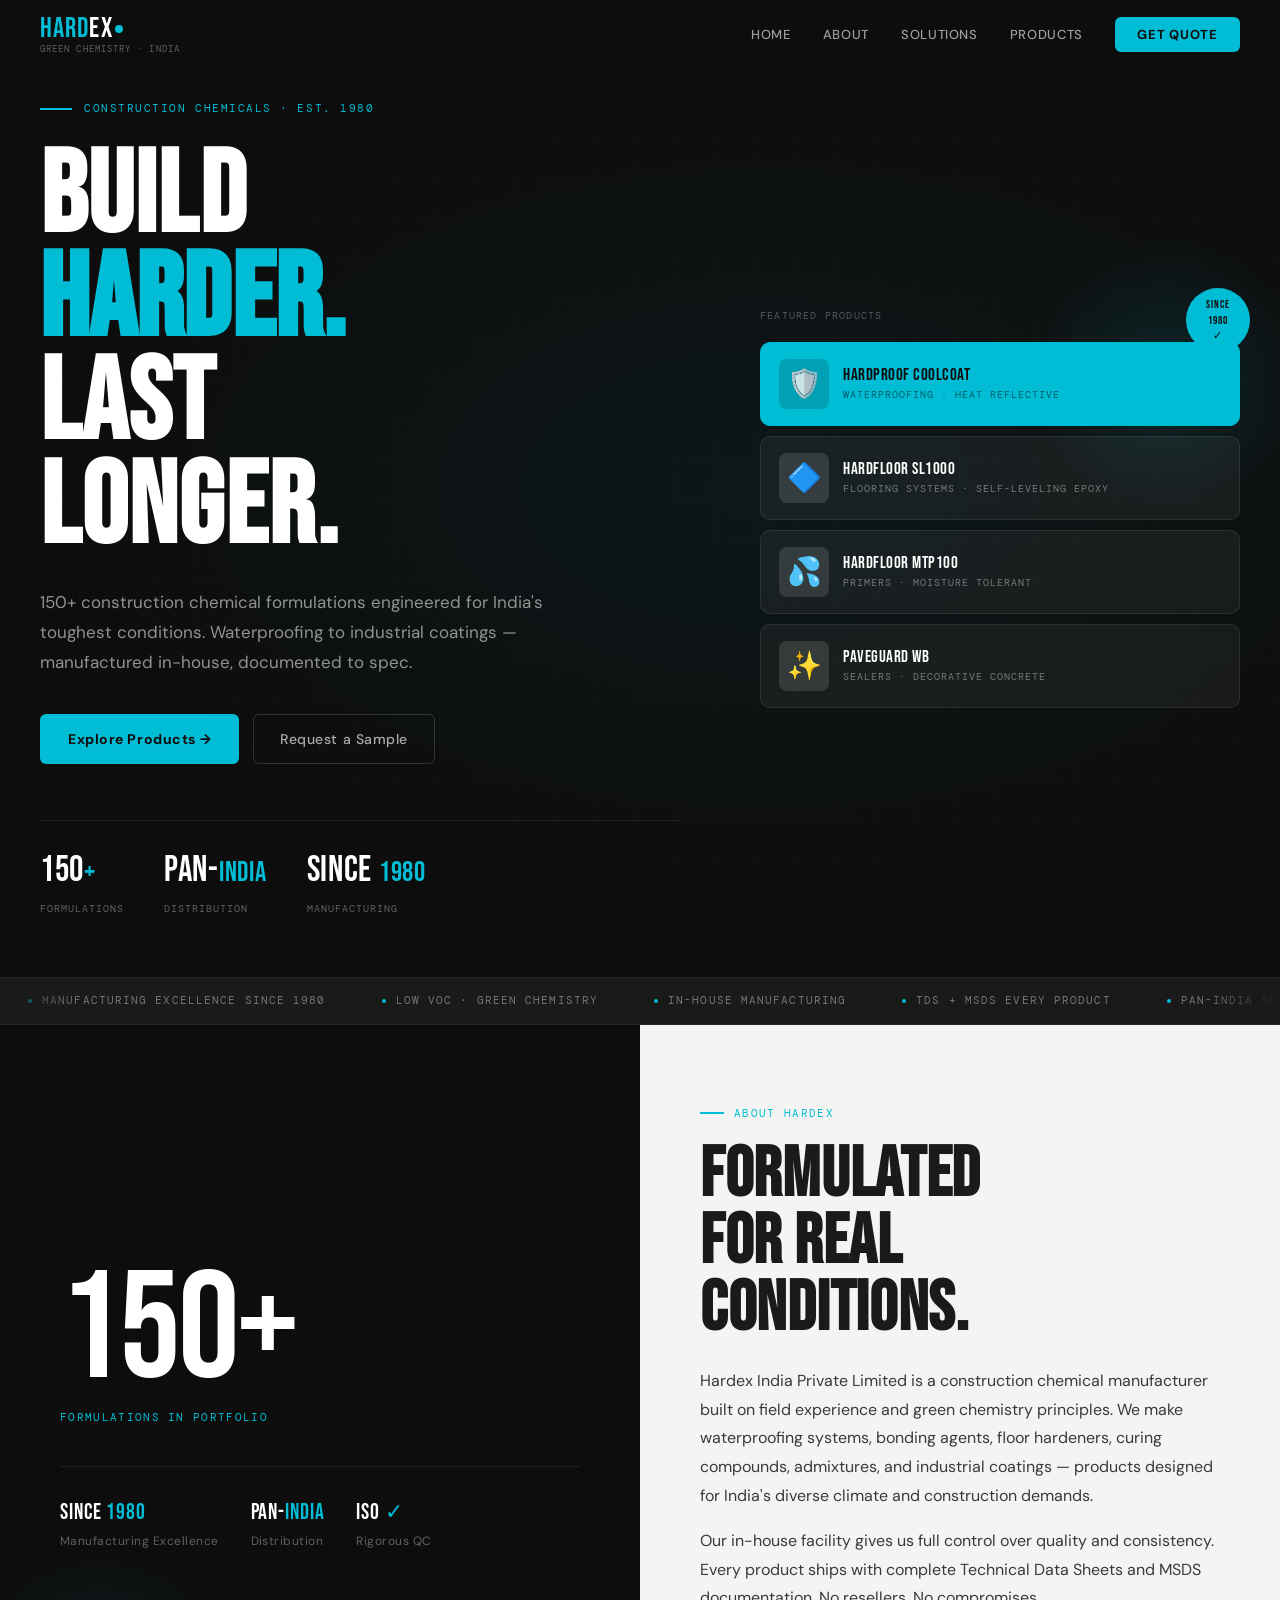
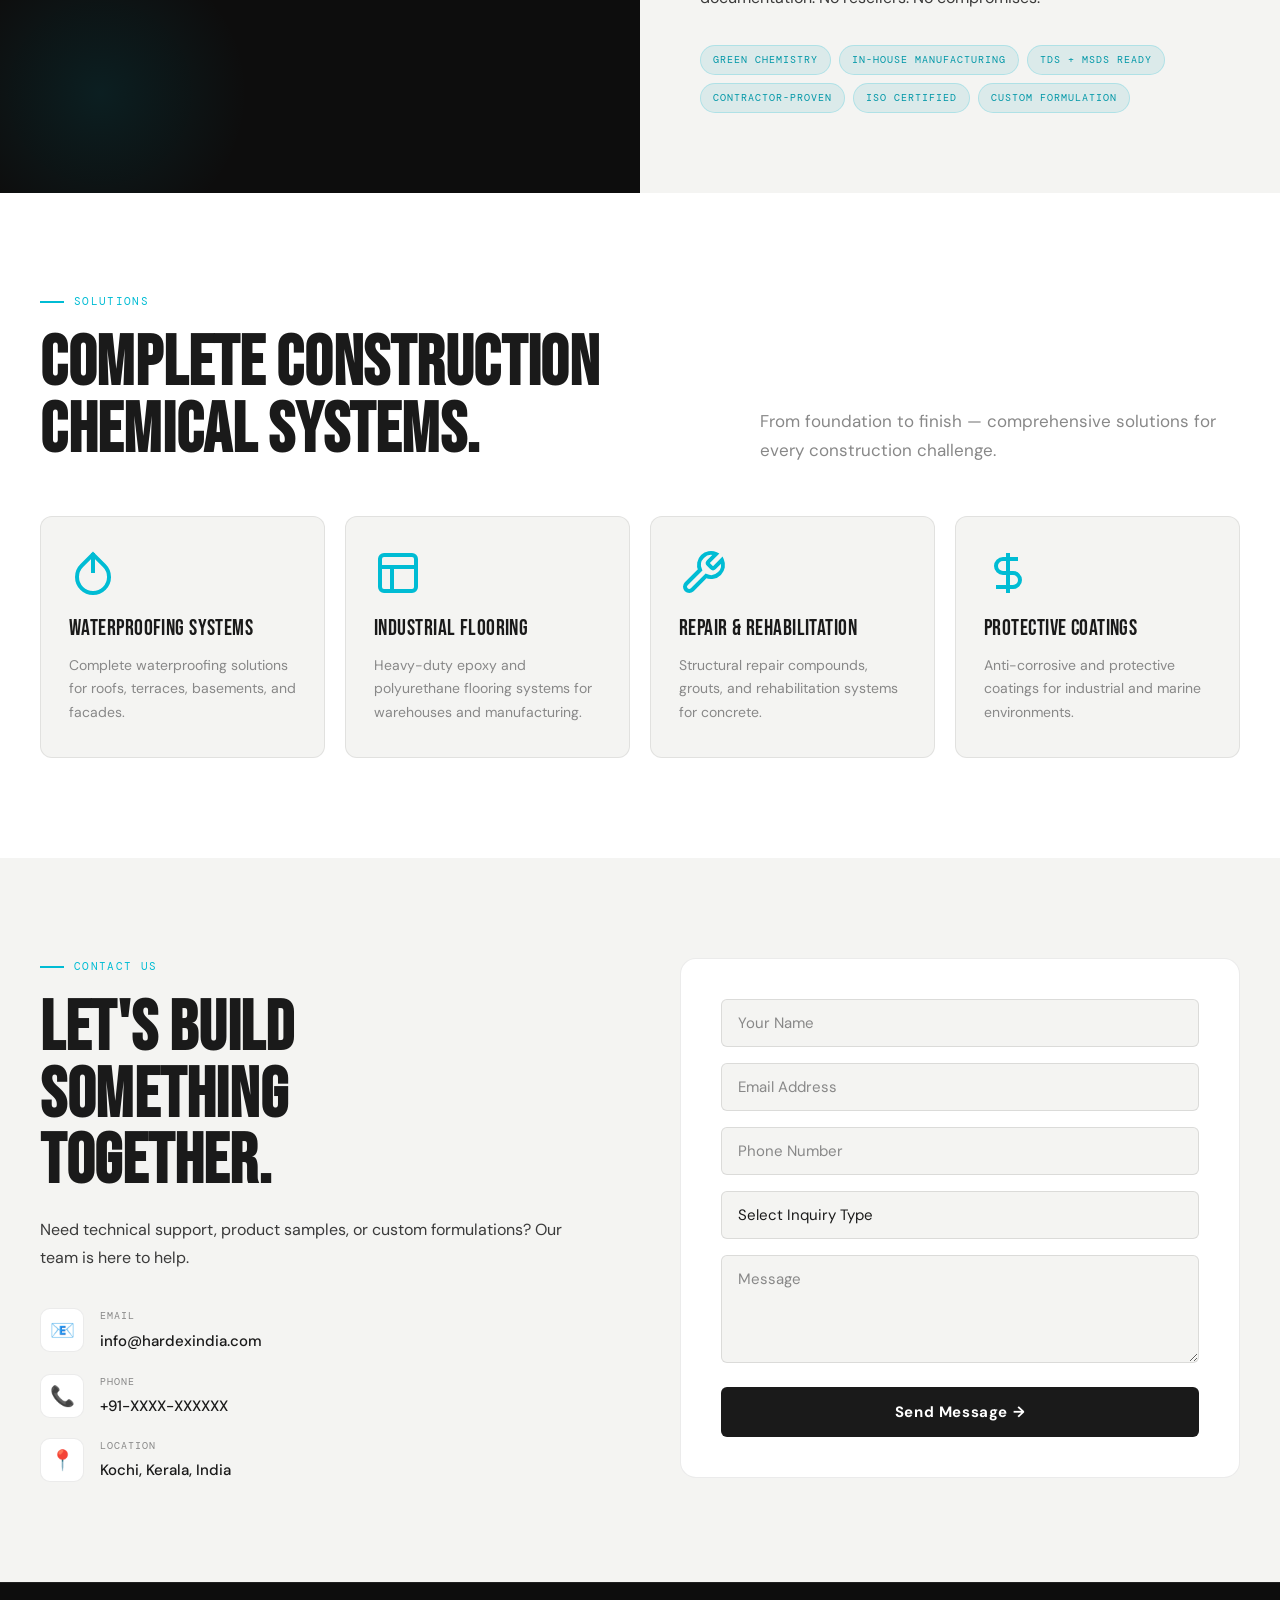
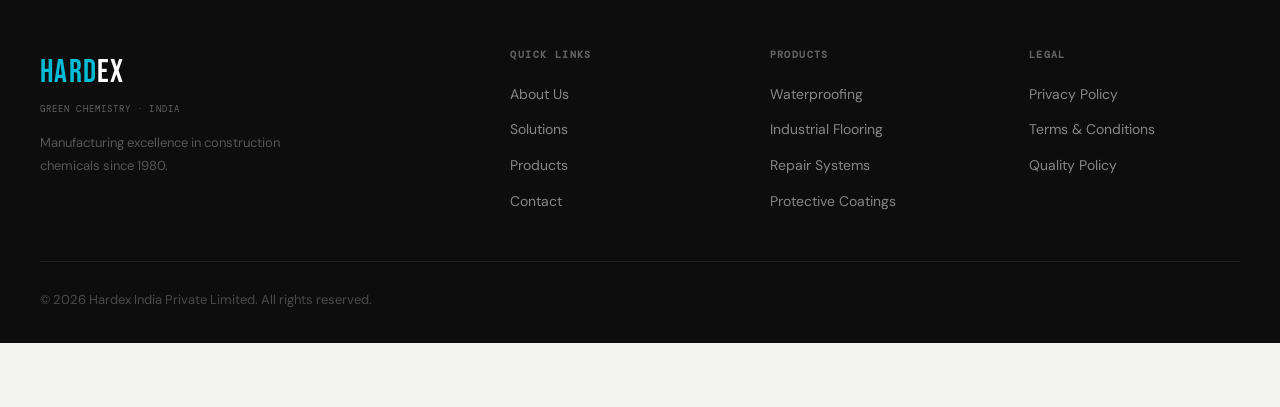
==== commit bcfd29ee: "Replace binary icon assets with SVG-based metadata assets" ====
--- a/index.html
+++ b/index.html
@@ -4,13 +4,1497 @@
   <meta charset="UTF-8">
   <meta name="viewport" content="width=device-width, initial-scale=1.0">
   <title>Hardex India | Construction Chemicals &amp; Industrial Coatings</title>
+  <meta name="description" content="Leading manufacturer of construction chemicals and industrial coatings in India. 150+ formulations including waterproofing, epoxy flooring, and protective coatings.">
+  <meta name="author" content="Hardex India Private Limited">
+  <meta name="robots" content="index, follow">
+  <meta name="theme-color" content="#00BCD4">
+  <link rel="canonical" href="https://www.hardexindia.com/">
+  <meta property="og:title" content="Hardex India | Construction Chemicals & Industrial Coatings">
+  <meta property="og:description" content="Leading manufacturer of construction chemicals and industrial coatings in India. 150+ formulations including waterproofing, epoxy flooring, and protective coatings.">
+  <meta property="og:type" content="website">
+  <meta property="og:url" content="https://www.hardexindia.com/">
+  <meta property="og:site_name" content="Hardex India">
+  <meta property="og:locale" content="en_IN">
+  <meta property="og:image" content="https://www.hardexindia.com/og-image.svg">
+  <meta name="twitter:card" content="summary_large_image">
+  <meta name="twitter:title" content="Hardex India | Construction Chemicals & Industrial Coatings">
+  <meta name="twitter:description" content="Leading manufacturer of construction chemicals and industrial coatings in India. 150+ formulations including waterproofing, epoxy flooring, and protective coatings.">
+  <meta name="twitter:image" content="https://www.hardexindia.com/og-image.svg">
+  <link rel="icon" type="image/svg+xml" href="favicon.svg">
+  <link rel="manifest" href="site.webmanifest">
+<script type="application/ld+json">
+{
+  "@context": "https://schema.org",
+  "@type": "Organization",
+  "name": "Hardex India Private Limited",
+  "url": "https://www.hardexindia.com/",
+  "logo": "https://www.hardexindia.com/favicon.svg",
+  "description": "Manufacturer of construction chemicals and industrial coatings for Indian conditions.",
+  "email": "info@hardexindia.com",
+  "address": {
+    "@type": "PostalAddress",
+    "addressLocality": "Kochi",
+    "addressRegion": "Kerala",
+    "addressCountry": "IN"
+  }
+}
+</script>
   <link href="https://fonts.googleapis.com/css2?family=Bebas+Neue&family=DM+Sans:wght@300;400;500;700&family=DM+Mono:wght@400;500&display=swap" rel="stylesheet">
-    <link rel="stylesheet" href="css/index.css">
-
+  <link rel="stylesheet" href="css/styles.css">
+  <link rel="stylesheet" href="components/tooltip.css">
+  <style id="hi">
+/* ═══════════════════════════════════════════════════════════════════
+   HARDEX INDIA — DESIGN SYSTEM
+   Industrial Editorial · Bebas Neue + DM Sans + DM Mono
+═══════════════════════════════════════════════════════════════════ */
+
+:root {
+  --teal:        #00BCD4;
+  --teal-dark:   #0097A7;
+  --teal-glow:   rgba(0, 188, 212, 0.15);
+  --teal-thin:   rgba(0, 188, 212, 0.08);
+  --black:       #0d0d0d;
+  --ink:         #1A1A1A;
+  --mid:         #3a3a3a;
+  --muted:       #888;
+  --rule:        rgba(255,255,255,0.08);
+  --rule-light:  rgba(0,0,0,0.08);
+  --off:         #f4f4f2;
+  --white:       #ffffff;
+  --font-disp:   'Bebas Neue', sans-serif;
+  --font-body:   'DM Sans', sans-serif;
+  --font-mono:   'DM Mono', monospace;
+  --ease:        cubic-bezier(0.16, 1, 0.3, 1);
+  --r:           6px;
+}
+
+*, *::before, *::after {
+  margin: 0; padding: 0; box-sizing: border-box;
+}
+
+html { scroll-behavior: auto; font-size: 16px; }
+
+body {
+  font-family: var(--font-body);
+  background: var(--off);
+  color: var(--ink);
+  line-height: 1.6;
+  overflow-x: hidden;
+  -webkit-font-smoothing: antialiased;
+}
+
+a { text-decoration: none; color: inherit; }
+img { max-width: 100%; display: block; }
+button { cursor: pointer; font-family: var(--font-body); }
+
+/* ═══ SCROLLBAR ═══ */
+::-webkit-scrollbar { width: 4px; }
+::-webkit-scrollbar-track { background: var(--off); }
+::-webkit-scrollbar-thumb { background: var(--teal); border-radius: 2px; }
+
+/* ═══════════════════════════════════════════════════════════════════
+   NAVIGATION
+═══════════════════════════════════════════════════════════════════ */
+.nav {
+  position: fixed;
+  top: 0; left: 0; right: 0;
+  z-index: 900;
+  height: 68px;
+  display: flex;
+  align-items: center;
+  padding: 0 40px;
+  justify-content: space-between;
+  background: transparent;
+  transition: background 0.4s var(--ease), box-shadow 0.4s var(--ease);
+}
+
+.nav.scrolled {
+  background: rgba(13, 13, 13, 0.96);
+  backdrop-filter: blur(16px);
+  box-shadow: 0 1px 0 var(--rule);
+}
+
+.nav-logo {
+  display: flex;
+  flex-direction: column;
+  line-height: 1;
+  gap: 2px;
+}
+
+.logo-word {
+  font-family: var(--font-disp);
+  font-size: 28px;
+  letter-spacing: 0.04em;
+  color: var(--white);
+  display: flex;
+  align-items: center;
+  gap: 0;
+}
+
+.logo-word em {
+  font-style: normal;
+  color: var(--teal);
+}
+
+.logo-eye {
+  display: inline-block;
+  width: 8px;
+  height: 8px;
+  background: var(--teal);
+  border-radius: 50%;
+  margin-left: 2px;
+  animation: blink 3s ease-in-out infinite;
+}
+
+@keyframes blink {
+  0%, 90%, 100% { transform: scaleY(1); }
+  95% { transform: scaleY(0.1); }
+}
+
+.logo-sub {
+  font-family: var(--font-mono);
+  font-size: 9px;
+  letter-spacing: 0.12em;
+  color: rgba(255,255,255,0.35);
+  text-transform: uppercase;
+}
+
+.nav-links {
+  display: flex;
+  align-items: center;
+  gap: 32px;
+  list-style: none;
+}
+
+.nav-links a {
+  font-size: 13px;
+  font-weight: 500;
+  letter-spacing: 0.05em;
+  text-transform: uppercase;
+  color: rgba(255,255,255,0.6);
+  transition: color 0.2s;
+}
+
+.nav-links a:hover,
+.nav-links a.active { color: var(--white); }
+
+.nav-links a.nav-cta {
+  background: var(--teal);
+  color: var(--black);
+  padding: 9px 22px;
+  border-radius: var(--r);
+  font-weight: 700;
+  letter-spacing: 0.06em;
+  transition: background 0.2s, transform 0.2s;
+}
+
+.nav-links a.nav-cta:hover {
+  background: var(--teal-dark);
+  transform: translateY(-1px);
+  color: var(--white);
+}
+
+.nav-toggle {
+  display: none;
+  flex-direction: column;
+  gap: 5px;
+  background: none;
+  border: none;
+  padding: 4px;
+}
+
+.nav-toggle span {
+  display: block;
+  width: 24px;
+  height: 2px;
+  background: var(--white);
+  transition: all 0.3s;
+  transform-origin: center;
+}
+
+/* ═══════════════════════════════════════════════════════════════════
+   HERO SECTION
+═══════════════════════════════════════════════════════════════════ */
+.hero {
+  min-height: 100vh;
+  background: var(--black);
+  display: grid;
+  grid-template-columns: 1fr 480px;
+  gap: 60px;
+  align-items: center;
+  padding: 100px 40px 60px;
+  position: relative;
+  overflow: hidden;
+}
+
+/* Background texture */
+.hero::before {
+  content: '';
+  position: absolute;
+  inset: 0;
+  background-image:
+    radial-gradient(ellipse 80% 60% at 60% 50%, rgba(0,188,212,0.06) 0%, transparent 70%),
+    repeating-linear-gradient(0deg, transparent, transparent 39px, rgba(255,255,255,0.02) 40px),
+    repeating-linear-gradient(90deg, transparent, transparent 39px, rgba(255,255,255,0.02) 40px);
+  pointer-events: none;
+}
+
+.hero-l {
+  position: relative;
+  z-index: 1;
+  max-width: 640px;
+}
+
+.hero-kicker {
+  display: flex;
+  align-items: center;
+  gap: 12px;
+  margin-bottom: 28px;
+}
+
+.k-bar {
+  width: 32px;
+  height: 2px;
+  background: var(--teal);
+}
+
+.k-txt {
+  font-family: var(--font-mono);
+  font-size: 11px;
+  letter-spacing: 0.14em;
+  text-transform: uppercase;
+  color: var(--teal);
+}
+
+.hero-h1 {
+  font-family: var(--font-disp);
+  font-size: clamp(72px, 9vw, 120px);
+  line-height: 0.9;
+  letter-spacing: 0.01em;
+  color: var(--white);
+  display: flex;
+  flex-direction: column;
+  margin-bottom: 28px;
+}
+
+.hero-h1 .t {
+  color: var(--teal);
+  -webkit-text-stroke: 2px var(--teal);
+}
+
+.hero-p {
+  font-size: 17px;
+  line-height: 1.75;
+  color: rgba(255,255,255,0.55);
+  max-width: 520px;
+  margin-bottom: 36px;
+}
+
+.hero-actions {
+  display: flex;
+  gap: 14px;
+  flex-wrap: wrap;
+  margin-bottom: 56px;
+}
+
+.btn-dark {
+  display: inline-flex;
+  align-items: center;
+  gap: 8px;
+  background: var(--teal);
+  color: var(--black);
+  font-weight: 700;
+  font-size: 14px;
+  letter-spacing: 0.04em;
+  padding: 14px 28px;
+  border-radius: var(--r);
+  transition: background 0.2s, transform 0.2s, box-shadow 0.2s;
+}
+
+.btn-dark:hover {
+  background: var(--teal-dark);
+  color: var(--white);
+  transform: translateY(-2px);
+  box-shadow: 0 8px 24px rgba(0,188,212,0.35);
+}
+
+.btn-ghost {
+  display: inline-flex;
+  align-items: center;
+  gap: 8px;
+  background: transparent;
+  color: rgba(255,255,255,0.65);
+  font-weight: 500;
+  font-size: 14px;
+  letter-spacing: 0.04em;
+  padding: 13px 26px;
+  border-radius: var(--r);
+  border: 1px solid rgba(255,255,255,0.15);
+  transition: border-color 0.2s, color 0.2s, background 0.2s;
+}
+
+.btn-ghost:hover {
+  border-color: var(--teal);
+  color: var(--teal);
+  background: var(--teal-thin);
+}
+
+.hero-stats {
+  display: flex;
+  gap: 40px;
+  padding-top: 32px;
+  border-top: 1px solid var(--rule);
+}
+
+.h-stat {
+  display: flex;
+  flex-direction: column;
+  gap: 8px;
+}
+
+.h-stat-n {
+  font-family: var(--font-disp);
+  font-size: 36px;
+  letter-spacing: 0.02em;
+  color: var(--white);
+  line-height: 1;
+  margin-bottom: 4px;
+}
+
+.h-stat-n span {
+  color: var(--teal);
+  font-size: 28px;
+}
+
+.h-stat-l {
+  font-family: var(--font-mono);
+  font-size: 10px;
+  letter-spacing: 0.1em;
+  text-transform: uppercase;
+  color: rgba(255,255,255,0.35);
+}
+
+/* ─── Hero Right Panel ─── */
+.hero-r {
+  position: relative;
+  z-index: 1;
+  display: flex;
+  flex-direction: column;
+  gap: 12px;
+}
+
+.hero-r-eye {
+  position: absolute;
+  top: -80px;
+  right: -80px;
+  width: 300px;
+  height: 300px;
+  background: radial-gradient(circle, rgba(0,188,212,0.12) 0%, transparent 65%);
+  border-radius: 50%;
+  pointer-events: none;
+}
+
+.cert-pip {
+  position: absolute;
+  top: -20px;
+  right: -10px;
+  background: var(--teal);
+  color: var(--black);
+  font-family: var(--font-disp);
+  font-size: 11px;
+  letter-spacing: 0.1em;
+  text-align: center;
+  line-height: 1.4;
+  padding: 10px 12px;
+  border-radius: 50%;
+  width: 64px;
+  height: 64px;
+  display: flex;
+  align-items: center;
+  justify-content: center;
+  z-index: 2;
+}
+
+.dark-label {
+  font-family: var(--font-mono);
+  font-size: 10px;
+  letter-spacing: 0.12em;
+  text-transform: uppercase;
+  color: rgba(255,255,255,0.3);
+  margin-bottom: 6px;
+}
+
+.feat-stack {
+  display: flex;
+  flex-direction: column;
+  gap: 10px;
+}
+
+/* ═══════════════════════════════════════════════════════════════════
+   TRUST BAR
+═══════════════════════════════════════════════════════════════════ */
+.trust {
+  background: var(--ink);
+  border-top: 1px solid rgba(255,255,255,0.05);
+  border-bottom: 1px solid rgba(255,255,255,0.05);
+  padding: 14px 0;
+  display: flex;
+  gap: 0;
+  overflow: hidden;
+  position: relative;
+}
+
+.trust::before,
+.trust::after {
+  content: '';
+  position: absolute;
+  top: 0; bottom: 0;
+  width: 80px;
+  z-index: 2;
+  pointer-events: none;
+}
+
+.trust::before { left: 0; background: linear-gradient(to right, var(--ink), transparent); }
+.trust::after  { right: 0; background: linear-gradient(to left, var(--ink), transparent); }
+
+.trust-inner {
+  display: flex;
+  gap: 0;
+  animation: ticker 28s linear infinite;
+  white-space: nowrap;
+  width: max-content;
+}
+
+@keyframes ticker {
+  0% { transform: translateX(0); }
+  100% { transform: translateX(-50%); }
+}
+
+.t-item {
+  display: inline-flex;
+  align-items: center;
+  gap: 10px;
+  padding: 0 28px;
+}
+
+.t-dot {
+  width: 4px;
+  height: 4px;
+  background: var(--teal);
+  border-radius: 50%;
+  flex-shrink: 0;
+}
+
+.t-txt {
+  font-family: var(--font-mono);
+  font-size: 11px;
+  letter-spacing: 0.1em;
+  text-transform: uppercase;
+  color: rgba(255,255,255,0.4);
+}
+
+/* ═══════════════════════════════════════════════════════════════════
+   SECTION UTILITY
+═══════════════════════════════════════════════════════════════════ */
+.sec {
+  padding: 100px 40px;
+}
+
+.sec-label {
+  display: flex;
+  align-items: center;
+  gap: 10px;
+  margin-bottom: 20px;
+}
+
+.sl-bar {
+  width: 24px;
+  height: 2px;
+  background: var(--teal);
+  flex-shrink: 0;
+}
+
+.sl-txt {
+  font-family: var(--font-mono);
+  font-size: 11px;
+  letter-spacing: 0.12em;
+  text-transform: uppercase;
+  color: var(--teal);
+}
+
+.sec-h {
+  font-family: var(--font-disp);
+  font-size: clamp(48px, 5.5vw, 72px);
+  line-height: 0.95;
+  letter-spacing: 0.01em;
+  color: var(--ink);
+}
+
+.sec-sub {
+  font-size: 17px;
+  line-height: 1.7;
+  color: var(--muted);
+  max-width: 480px;
+}
+
+/* ═══════════════════════════════════════════════════════════════════
+   ABOUT SECTION
+═══════════════════════════════════════════════════════════════════ */
+.about {
+  display: grid;
+  grid-template-columns: 1fr 1fr;
+  min-height: 520px;
+}
+
+.about-dark {
+  background: var(--black);
+  padding: 80px 60px;
+  display: flex;
+  flex-direction: column;
+  justify-content: center;
+  position: relative;
+  overflow: hidden;
+}
+
+.about-dark::before {
+  content: '';
+  position: absolute;
+  bottom: -60px; left: -60px;
+  width: 320px; height: 320px;
+  background: radial-gradient(circle, rgba(0,188,212,0.1) 0%, transparent 65%);
+  border-radius: 50%;
+  pointer-events: none;
+}
+
+.about-big-n {
+  font-family: var(--font-disp);
+  font-size: clamp(100px, 12vw, 160px);
+  line-height: 0.85;
+  color: var(--white);
+  letter-spacing: -0.02em;
+  position: relative;
+  z-index: 1;
+}
+
+.about-big-l {
+  font-family: var(--font-mono);
+  font-size: 11px;
+  letter-spacing: 0.12em;
+  text-transform: uppercase;
+  color: var(--teal);
+  margin-top: 12px;
+  margin-bottom: 40px;
+  position: relative;
+  z-index: 1;
+}
+
+.about-stat-row {
+  display: flex;
+  gap: 32px;
+  flex-wrap: wrap;
+  border-top: 1px solid var(--rule);
+  padding-top: 28px;
+  position: relative;
+  z-index: 1;
+}
+
+.as-n {
+  font-family: var(--font-disp);
+  font-size: 22px;
+  color: var(--white);
+  letter-spacing: 0.04em;
+}
+
+.as-n span {
+  color: var(--teal);
+}
+
+.as-l {
+  font-size: 12px;
+  color: rgba(255,255,255,0.35);
+  letter-spacing: 0.04em;
+  margin-top: 2px;
+}
+
+.about-light {
+  background: var(--off);
+  padding: 80px 60px;
+  display: flex;
+  flex-direction: column;
+  justify-content: center;
+}
+
+.about-light .sec-h {
+  margin-bottom: 24px;
+}
+
+.about-text {
+  font-size: 16px;
+  line-height: 1.8;
+  color: var(--mid);
+  margin-bottom: 16px;
+}
+
+.about-text:last-of-type { margin-bottom: 32px; }
+
+.about-pills {
+  display: flex;
+  flex-wrap: wrap;
+  gap: 8px;
+}
+
+.pill {
+  font-family: var(--font-mono);
+  font-size: 10px;
+  letter-spacing: 0.1em;
+  text-transform: uppercase;
+  color: var(--teal-dark);
+  background: rgba(0,151,167,0.1);
+  border: 1px solid rgba(0,188,212,0.2);
+  padding: 6px 12px;
+  border-radius: 100px;
+}
+
+/* ═══════════════════════════════════════════════════════════════════
+   SOLUTIONS SECTION
+═══════════════════════════════════════════════════════════════════ */
+.solutions {
+  background: var(--white);
+}
+
+.sol-header {
+  display: flex;
+  justify-content: space-between;
+  align-items: flex-end;
+  margin-bottom: 52px;
+  flex-wrap: wrap;
+  gap: 24px;
+}
+
+.sol-grid {
+  display: grid;
+  grid-template-columns: repeat(4, 1fr);
+  gap: 20px;
+}
+
+.sol-card-link {
+  display: contents;
+  color: inherit;
+  text-decoration: none;
+}
+.sol-card {
+  background: var(--off);
+  border: 1px solid var(--rule-light);
+  border-radius: 12px;
+  padding: 32px 28px;
+  cursor: pointer;
+  transition: transform 0.3s var(--ease), box-shadow 0.3s var(--ease), border-color 0.3s;
+  position: relative;
+  overflow: hidden;
+}
+
+.sol-card::after {
+  content: '';
+  position: absolute;
+  bottom: 0; left: 0; right: 0;
+  height: 3px;
+  background: var(--teal);
+  transform: scaleX(0);
+  transform-origin: left;
+  transition: transform 0.3s var(--ease);
+}
+
+.sol-card:hover {
+  transform: translateY(-4px);
+  box-shadow: 0 12px 32px rgba(0,0,0,0.1);
+  border-color: rgba(0,188,212,0.2);
+}
+
+.sol-card:hover::after { transform: scaleX(1); }
+
+.sol-icon-svg {
+  width: 48px;
+  height: 48px;
+  color: var(--teal);
+  margin-bottom: 20px;
+}
+
+.sol-icon-svg svg {
+  width: 100%;
+  height: 100%;
+}
+
+.sol-name {
+  font-family: var(--font-disp);
+  font-size: 22px;
+  letter-spacing: 0.02em;
+  color: var(--ink);
+  margin-bottom: 12px;
+  line-height: 1.1;
+}
+
+.sol-desc {
+  font-size: 14px;
+  line-height: 1.7;
+  color: var(--muted);
+}
+
+/* ═══════════════════════════════════════════════════════════════════
+   CONTACT SECTION
+═══════════════════════════════════════════════════════════════════ */
+.contact {
+  background: var(--off);
+}
+
+.contact-wrapper {
+  display: grid;
+  grid-template-columns: 1fr 1fr;
+  gap: 80px;
+  align-items: start;
+}
+
+.contact-left .sec-h { margin-bottom: 20px; }
+
+.contact-text {
+  font-size: 16px;
+  line-height: 1.75;
+  color: var(--mid);
+  margin-bottom: 36px;
+}
+
+.contact-info {
+  display: flex;
+  flex-direction: column;
+  gap: 20px;
+}
+
+.contact-item {
+  display: flex;
+  align-items: flex-start;
+  gap: 16px;
+}
+
+.contact-icon {
+  font-size: 20px;
+  flex-shrink: 0;
+  width: 44px;
+  height: 44px;
+  background: var(--white);
+  border-radius: 10px;
+  display: flex;
+  align-items: center;
+  justify-content: center;
+  border: 1px solid var(--rule-light);
+}
+
+.contact-label {
+  font-family: var(--font-mono);
+  font-size: 10px;
+  letter-spacing: 0.1em;
+  text-transform: uppercase;
+  color: var(--muted);
+  margin-bottom: 4px;
+}
+
+.contact-value {
+  font-size: 15px;
+  font-weight: 500;
+  color: var(--ink);
+}
+
+a.contact-value:hover { color: var(--teal); }
+
+/* ─── Contact Form ─── */
+.contact-form {
+  background: var(--white);
+  border: 1px solid var(--rule-light);
+  border-radius: 16px;
+  padding: 40px;
+}
+
+.form-group {
+  margin-bottom: 16px;
+}
+
+.form-group input,
+.form-group select,
+.form-group textarea {
+  width: 100%;
+  background: var(--off);
+  border: 1px solid rgba(0,0,0,0.1);
+  border-radius: var(--r);
+  padding: 13px 16px;
+  font-family: var(--font-body);
+  font-size: 15px;
+  color: var(--ink);
+  outline: none;
+  transition: border-color 0.2s, box-shadow 0.2s;
+  appearance: none;
+}
+
+.form-group input::placeholder,
+.form-group textarea::placeholder { color: var(--muted); }
+
+.form-group input:focus,
+.form-group select:focus,
+.form-group textarea:focus {
+  border-color: var(--teal);
+  box-shadow: 0 0 0 3px var(--teal-thin);
+}
+
+.form-group textarea { resize: vertical; min-height: 100px; }
+
+.btn-submit {
+  width: 100%;
+  background: var(--ink);
+  color: var(--white);
+  border: none;
+  border-radius: var(--r);
+  padding: 15px 28px;
+  font-family: var(--font-body);
+  font-size: 15px;
+  font-weight: 700;
+  letter-spacing: 0.04em;
+  transition: background 0.2s, transform 0.2s;
+}
+
+.btn-submit:hover {
+  background: var(--teal-dark);
+  transform: translateY(-1px);
+}
+
+/* ═══════════════════════════════════════════════════════════════════
+   FOOTER
+═══════════════════════════════════════════════════════════════════ */
+.footer {
+  background: var(--black);
+  padding: 64px 40px 32px;
+  border-top: 1px solid var(--rule);
+}
+
+.footer-content {
+  display: grid;
+  grid-template-columns: 2fr 1fr 1fr 1fr;
+  gap: 48px;
+  margin-bottom: 48px;
+}
+
+.footer-col h4 {
+  font-family: var(--font-mono);
+  font-size: 10px;
+  letter-spacing: 0.14em;
+  text-transform: uppercase;
+  color: rgba(255,255,255,0.35);
+  margin-bottom: 18px;
+}
+
+.footer-col ul {
+  list-style: none;
+  display: flex;
+  flex-direction: column;
+  gap: 10px;
+}
+
+.footer-col ul a {
+  font-size: 14px;
+  color: rgba(255,255,255,0.5);
+  transition: color 0.2s;
+}
+
+.footer-col ul a:hover { color: var(--teal); }
+
+.footer-logo .logo-word { font-size: 32px; }
+.footer-logo .logo-sub { margin-top: 4px; }
+
+.footer-text {
+  font-size: 13px;
+  line-height: 1.7;
+  color: rgba(255,255,255,0.3);
+  margin-top: 16px;
+  max-width: 280px;
+}
+
+.footer-bottom {
+  border-top: 1px solid var(--rule);
+  padding-top: 28px;
+  display: flex;
+  justify-content: space-between;
+  align-items: center;
+}
+
+.footer-bottom p {
+  font-size: 13px;
+  color: rgba(255,255,255,0.25);
+}
+
+/* ═══════════════════════════════════════════════════════════════════
+   PRODUCTS PAGE
+═══════════════════════════════════════════════════════════════════ */
+.products-hero {
+  min-height: 52vh;
+  background: var(--black);
+  display: flex;
+  align-items: flex-end;
+  padding: 100px 40px 60px;
+  position: relative;
+  overflow: hidden;
+}
+
+.products-hero::before {
+  content: '';
+  position: absolute;
+  inset: 0;
+  background-image:
+    radial-gradient(ellipse 60% 60% at 80% 50%, rgba(0,188,212,0.08) 0%, transparent 70%),
+    repeating-linear-gradient(90deg, transparent, transparent 59px, rgba(255,255,255,0.015) 60px);
+  pointer-events: none;
+}
+
+.products-hero-content {
+  position: relative;
+  z-index: 1;
+}
+
+.products-hero-content .sec-label { margin-bottom: 16px; }
+
+.products-hero-title {
+  font-family: var(--font-disp);
+  font-size: clamp(72px, 10vw, 120px);
+  line-height: 0.9;
+  letter-spacing: 0.01em;
+  color: var(--white);
+  margin-bottom: 20px;
+}
+
+.products-hero-text {
+  font-size: 17px;
+  line-height: 1.7;
+  color: rgba(255,255,255,0.5);
+  max-width: 560px;
+}
+
+.products-catalog {
+  padding: 60px 40px 100px;
+  background: var(--off);
+}
+
+/* Category group rendered by product-cards.js */
+.cat-group {
+  margin-bottom: 64px;
+}
+
+.cat-group:last-child { margin-bottom: 0; }
+
+.cat-header {
+  display: flex;
+  align-items: center;
+  gap: 16px;
+  margin-bottom: 24px;
+  padding-bottom: 16px;
+  border-bottom: 1px solid var(--rule-light);
+}
+
+.cat-name {
+  font-family: var(--font-disp);
+  font-size: 32px;
+  letter-spacing: 0.02em;
+  color: var(--ink);
+}
+
+.cat-count {
+  font-family: var(--font-mono);
+  font-size: 10px;
+  letter-spacing: 0.1em;
+  color: var(--muted);
+  background: rgba(0,0,0,0.06);
+  padding: 4px 10px;
+  border-radius: 100px;
+}
+
+.cat-grid {
+  display: grid;
+  grid-template-columns: repeat(auto-fill, minmax(280px, 1fr));
+  gap: 16px;
+}
+
+/* ─── Product Card (Both Pages) ─── */
+.prod-card {
+  background: var(--white);
+  border: 1px solid var(--rule-light);
+  border-radius: 10px;
+  padding: 24px;
+  cursor: pointer;
+  transition: transform 0.25s var(--ease), box-shadow 0.25s var(--ease), border-color 0.25s;
+  position: relative;
+}
+
+.prod-card:hover {
+  transform: translateY(-3px);
+  box-shadow: 0 8px 24px rgba(0,0,0,0.1);
+  border-color: rgba(0,188,212,0.3);
+}
+
+.prod-card-icon {
+  font-size: 28px;
+  margin-bottom: 14px;
+  display: block;
+}
+
+.prod-card-name {
+  font-family: var(--font-disp);
+  font-size: 19px;
+  letter-spacing: 0.02em;
+  color: var(--ink);
+  line-height: 1.1;
+  margin-bottom: 6px;
+}
+
+.prod-card-sub {
+  font-family: var(--font-mono);
+  font-size: 10px;
+  letter-spacing: 0.1em;
+  text-transform: uppercase;
+  color: var(--teal);
+  margin-bottom: 10px;
+}
+
+.prod-card-desc {
+  font-size: 13px;
+  line-height: 1.6;
+  color: var(--muted);
+  margin-bottom: 16px;
+}
+
+.prod-card-foot {
+  display: flex;
+  align-items: center;
+  justify-content: space-between;
+  padding-top: 14px;
+  border-top: 1px solid var(--rule-light);
+}
+
+.prod-card-cov {
+  font-family: var(--font-mono);
+  font-size: 11px;
+  color: var(--muted);
+}
+
+.prod-card-arrow {
+  color: var(--teal);
+  font-size: 16px;
+  transition: transform 0.2s;
+}
+
+.prod-card:hover .prod-card-arrow { transform: translateX(4px); }
+
+/* Featured card on homepage */
+.feat-card {
+  background: rgba(255,255,255,0.05);
+  border: 1px solid rgba(255,255,255,0.08);
+  border-radius: 10px;
+  padding: 16px 18px;
+  display: flex;
+  align-items: center;
+  gap: 14px;
+  cursor: pointer;
+  transition: background 0.2s, border-color 0.2s, transform 0.2s;
+}
+
+.feat-card:hover {
+  background: rgba(255,255,255,0.08);
+  border-color: rgba(0,188,212,0.25);
+  transform: translateX(4px);
+}
+
+.feat-card.primary {
+  background: var(--teal);
+  border-color: var(--teal);
+}
+
+.feat-card.primary:hover {
+  background: var(--teal-dark);
+  border-color: var(--teal-dark);
+  transform: translateX(4px);
+}
+
+.feat-card-icon {
+  font-size: 28px;
+  width: 50px;
+  height: 50px;
+  background: rgba(255,255,255,0.12);
+  border-radius: 8px;
+  display: flex;
+  align-items: center;
+  justify-content: center;
+  flex-shrink: 0;
+}
+
+.feat-card.primary .feat-card-icon { background: rgba(0,0,0,0.15); }
+
+.feat-card-info { flex: 1; }
+
+.feat-card-name {
+  font-family: var(--font-disp);
+  font-size: 17px;
+  letter-spacing: 0.03em;
+  color: var(--white);
+  line-height: 1.1;
+  margin-bottom: 3px;
+}
+
+.feat-card.primary .feat-card-name { color: var(--black); }
+
+.feat-card-cat {
+  font-family: var(--font-mono);
+  font-size: 10px;
+  letter-spacing: 0.1em;
+  text-transform: uppercase;
+  color: rgba(255,255,255,0.4);
+}
+
+.feat-card.primary .feat-card-cat { color: rgba(0,0,0,0.5); }
+
+/* ═══════════════════════════════════════════════════════════════════
+   REVEAL ANIMATIONS
+═══════════════════════════════════════════════════════════════════ */
+.rv {
+  opacity: 0;
+  transform: translateY(28px);
+  transition: opacity 0.7s var(--ease), transform 0.7s var(--ease);
+}
+
+.rv.visible {
+  opacity: 1;
+  transform: translateY(0);
+}
+
+/* Stagger delays */
+.rv:nth-child(1) { transition-delay: 0ms; }
+.rv:nth-child(2) { transition-delay: 80ms; }
+.rv:nth-child(3) { transition-delay: 160ms; }
+.rv:nth-child(4) { transition-delay: 240ms; }
+.rv:nth-child(5) { transition-delay: 320ms; }
+.rv:nth-child(6) { transition-delay: 400ms; }
+
+/* ═══════════════════════════════════════════════════════════════════
+   RESPONSIVE
+═══════════════════════════════════════════════════════════════════ */
+@media (max-width: 1100px) {
+  .sol-grid { grid-template-columns: repeat(2, 1fr); }
+  .footer-content { grid-template-columns: 1fr 1fr; gap: 32px; }
+  .about { grid-template-columns: 1fr; }
+  .about-dark { padding: 60px 40px; }
+  .about-light { padding: 60px 40px; }
+}
+
+@media (max-width: 960px) {
+  .hero { grid-template-columns: 1fr; padding: 100px 24px 60px; gap: 48px; }
+  .hero-r { display: none; }
+  .contact-wrapper { grid-template-columns: 1fr; gap: 48px; }
+}
+
+@media (max-width: 768px) {
+  .nav { padding: 0 20px; }
+  .nav-links { display: none; }
+  .nav-links.open {
+    display: flex;
+    flex-direction: column;
+    position: fixed;
+    top: 68px; left: 0; right: 0;
+    background: rgba(13,13,13,0.98);
+    backdrop-filter: blur(16px);
+    padding: 24px 24px 40px;
+    gap: 20px;
+    z-index: 899;
+  }
+  .nav-toggle { display: flex; }
+  .nav-toggle.active span:nth-child(1) { transform: rotate(45deg) translate(5px, 5px); }
+  .nav-toggle.active span:nth-child(2) { opacity: 0; }
+  .nav-toggle.active span:nth-child(3) { transform: rotate(-45deg) translate(5px, -5px); }
+  .sec { padding: 60px 20px; }
+  .sol-grid { grid-template-columns: 1fr; }
+  .footer-content { grid-template-columns: 1fr 1fr; }
+  .footer-bottom { flex-direction: column; gap: 12px; text-align: center; }
+  .hero-h1 { font-size: 72px; }
+  .about-dark, .about-light { padding: 48px 24px; }
+  .about-stat-row { gap: 20px; }
+  .contact-form { padding: 24px; }
+  .products-hero { padding: 80px 20px 48px; }
+  .products-catalog { padding: 40px 20px 60px; }
+  .cat-grid { grid-template-columns: 1fr; }
+}
+
+@media (max-width: 480px) {
+  .footer-content { grid-template-columns: 1fr; }
+  .hero-stats { flex-direction: column; gap: 20px; }
+  .hero-actions { flex-direction: column; }
+  .btn-dark, .btn-ghost { width: 100%; justify-content: center; }
+  .sol-header { flex-direction: column; align-items: flex-start; }
+}
+/* ═══════════════════════════════════════════════════════════════════
+   PRODUCT TOOLTIP / MODAL
+   Desktop: hover tooltip · Mobile: bottom sheet
+═══════════════════════════════════════════════════════════════════ */
+
+/* ─── Overlay (mobile) ─── */
+.tooltip-overlay {
+  display: none;
+  position: fixed;
+  inset: 0;
+  background: rgba(0,0,0,0.5);
+  z-index: 800;
+  backdrop-filter: blur(4px);
+  opacity: 0;
+  transition: opacity 0.25s ease;
+}
+
+.tooltip-overlay.active {
+  display: block;
+}
+
+.tooltip-overlay.visible {
+  opacity: 1;
+}
+
+/* ─── Tooltip container ─── */
+.prod-tooltip {
+  position: absolute;
+  z-index: 802;
+  width: 300px;
+  background: #0d0d0d;
+  border: 1px solid rgba(0,188,212,0.2);
+  border-radius: 12px;
+  padding: 24px;
+  box-shadow: 0 20px 48px rgba(0,0,0,0.4), 0 0 0 1px rgba(0,188,212,0.08);
+  pointer-events: none;
+  opacity: 0;
+  transform: translateY(8px) scale(0.97);
+  transition: opacity 0.2s ease, transform 0.2s ease;
+}
+
+.prod-tooltip.visible {
+  opacity: 1;
+  transform: translateY(0) scale(1);
+  pointer-events: auto;
+}
+
+/* Arrow */
+.prod-tooltip::before {
+  content: '';
+  position: absolute;
+  width: 10px;
+  height: 10px;
+  background: #0d0d0d;
+  border-left: 1px solid rgba(0,188,212,0.2);
+  border-top: 1px solid rgba(0,188,212,0.2);
+  transform: rotate(-135deg);
+  bottom: -6px;
+  left: 28px;
+}
+
+.prod-tooltip.flip::before {
+  bottom: auto;
+  top: -6px;
+  transform: rotate(45deg);
+}
+
+/* ─── Mobile Sheet ─── */
+.prod-sheet {
+  position: fixed;
+  bottom: 0; left: 0; right: 0;
+  background: #0d0d0d;
+  border-radius: 20px 20px 0 0;
+  padding: 0 24px 40px;
+  z-index: 801;
+  transform: translateY(100%);
+  transition: transform 0.35s cubic-bezier(0.16, 1, 0.3, 1);
+  max-height: 85vh;
+  overflow-y: auto;
+}
+
+.prod-sheet.visible {
+  transform: translateY(0);
+}
+
+.sheet-handle {
+  width: 40px;
+  height: 4px;
+  background: rgba(255,255,255,0.15);
+  border-radius: 2px;
+  margin: 14px auto 24px;
+}
+
+/* ─── Shared inner content ─── */
+.tt-icon {
+  font-size: 32px;
+  margin-bottom: 12px;
+  display: block;
+}
+
+.tt-name {
+  font-family: 'Bebas Neue', sans-serif;
+  font-size: 24px;
+  letter-spacing: 0.03em;
+  color: #ffffff;
+  line-height: 1;
+  margin-bottom: 4px;
+}
+
+.tt-sub {
+  font-family: 'DM Mono', monospace;
+  font-size: 10px;
+  letter-spacing: 0.12em;
+  text-transform: uppercase;
+  color: #00BCD4;
+  margin-bottom: 16px;
+}
+
+.tt-divider {
+  height: 1px;
+  background: rgba(255,255,255,0.07);
+  margin: 16px 0;
+}
+
+.tt-row {
+  display: flex;
+  justify-content: space-between;
+  align-items: baseline;
+  gap: 8px;
+  margin-bottom: 10px;
+}
+
+.tt-label {
+  font-family: 'DM Mono', monospace;
+  font-size: 10px;
+  letter-spacing: 0.1em;
+  text-transform: uppercase;
+  color: rgba(255,255,255,0.3);
+  flex-shrink: 0;
+}
+
+.tt-val {
+  font-size: 13px;
+  color: rgba(255,255,255,0.7);
+  text-align: right;
+}
+
+.tt-desc {
+  font-size: 13px;
+  line-height: 1.65;
+  color: rgba(255,255,255,0.5);
+  margin-bottom: 0;
+}
+
+.tt-buttons {
+  display: flex;
+  gap: 8px;
+  margin-top: 18px;
+  flex-wrap: wrap;
+}
+
+.tt-btn {
+  display: inline-flex;
+  align-items: center;
+  gap: 6px;
+  padding: 9px 14px;
+  border-radius: 6px;
+  font-family: 'DM Mono', monospace;
+  font-size: 11px;
+  font-weight: 500;
+  letter-spacing: 0.06em;
+  text-transform: uppercase;
+  text-decoration: none;
+  transition: all 0.18s ease;
+  cursor: pointer;
+  border: none;
+  flex: 1;
+  justify-content: center;
+}
+
+.tt-btn-tds {
+  background: #00BCD4;
+  color: #0d0d0d;
+  font-weight: 700;
+}
+
+.tt-btn-tds:hover {
+  background: #0097A7;
+  color: #fff;
+}
+
+.tt-btn-msds {
+  background: rgba(255,255,255,0.08);
+  color: rgba(255,255,255,0.6);
+  border: 1px solid rgba(255,255,255,0.1);
+}
+
+.tt-btn-msds:hover {
+  background: rgba(255,255,255,0.14);
+  color: #fff;
+}
+
+.tt-btn-na {
+  background: rgba(255,255,255,0.04);
+  color: rgba(255,255,255,0.2);
+  border: 1px dashed rgba(255,255,255,0.1);
+  cursor: default;
+  opacity: 0.6;
+  pointer-events: none;
+}
+
+.tt-enquire {
+  display: block;
+  width: 100%;
+  padding: 11px;
+  border-radius: 6px;
+  background: transparent;
+  border: 1px solid rgba(0,188,212,0.3);
+  color: #00BCD4;
+  font-family: 'DM Mono', monospace;
+  font-size: 11px;
+  letter-spacing: 0.1em;
+  text-transform: uppercase;
+  text-align: center;
+  margin-top: 8px;
+  cursor: pointer;
+  transition: background 0.2s, color 0.2s;
+  text-decoration: none;
+}
+
+.tt-enquire:hover {
+  background: rgba(0,188,212,0.1);
+  color: #fff;
+}
+
+/* Desktop-only / Mobile-only */
+@media (min-width: 769px) {
+  .prod-sheet { display: none !important; }
+  .tooltip-overlay { display: none !important; }
+}
+
+@media (max-width: 768px) {
+  .prod-tooltip { display: none !important; }
+}
+  </style>
 </head>
 <body>
 
-<div id="shared-nav"></div>
+<nav class="nav" id="nav">
+  <a href="#home" class="nav-logo">
+    <div class="logo-word"><em>hard</em>ex<span class="logo-eye"></span></div>
+    <div class="logo-sub">Green Chemistry · India</div>
+  </a>
+  <ul class="nav-links">
+    <li><a href="#home">Home</a></li>
+    <li><a href="#about">About</a></li>
+    <li><a href="#solutions">Solutions</a></li>
+    <li><a href="products.html">Products</a></li>
+    <li><a href="#contact" class="nav-cta">Get Quote</a></li>
+  </ul>
+  <button class="nav-toggle" aria-label="Toggle menu" aria-expanded="false">
+    <span></span><span></span><span></span>
+  </button>
+</nav>
 
 <section id="home" class="hero">
   <div class="hero-l rv">
@@ -198,9 +1682,734 @@
   <div class="footer-bottom"><p>&copy; 2026 Hardex India Private Limited. All rights reserved.</p></div>
 </footer>
 
-<script src="js/index-1.js"></script>
+<script>
+// ═══════════════════════════════════════════════════════════════════
+// SITE CONFIGURATION
+// ═══════════════════════════════════════════════════════════════════
+// EDIT THIS FILE TO UPDATE: Company info, colors, stats, contact details
+// TOKEN COST TO REGENERATE: ~100 tokens
+
+const SITE_CONFIG = {
+  
+  // ═══ COMPANY INFORMATION ═══
+  company: {
+    name: 'Hardex India Private Limited',
+    shortName: 'Hardex India',
+    tagline: 'GREEN CHEMISTRY',
+    founded: '1980',
+    
+    description: '150+ construction chemical formulations engineered for India\'s toughest conditions. Waterproofing to industrial coatings — manufactured in-house, documented to spec.',
+    
+    // Hero Section Stats
+    stats: [
+      { number: '150+', label: 'Formulations' },
+      { number: 'Pan-India', label: 'Distribution' }
+      // Note: Removed "₹5Cr Production Capacity" as requested
+    ],
+    
+    // About Section Metrics
+    metrics: [
+      { value: 'Since 1980', label: 'Manufacturing Excellence' },
+      { value: '150+', label: 'Product Formulations' },
+      { value: 'Pan-India', label: 'Distribution Network' },
+      { value: 'ISO Certified', label: 'Rigorous QC Checks' }
+    ]
+  },
+  
+  // ═══ CONTACT INFORMATION ═══
+  contact: {
+    email: 'info@hardexindia.com',
+    phone: '+91-XXXX-XXXXXX', // Update with actual number
+    address: 'Kochi, Kerala, India', // Update with full address
+    
+    // Social Media (Add links when available)
+    social: {
+      linkedin: '#',
+      twitter: '#',
+      instagram: '#'
+    }
+  },
+  
+  // ═══ BRAND COLORS ═══
+  // Used throughout the site - change here to update everywhere
+  colors: {
+    primary: '#00BCD4',      // Cyan/Teal (Hardex brand color)
+    primaryDark: '#0097A7',  // Darker teal
+    accent: '#00E5FF',       // Bright cyan
+    dark: '#1A1A1A',         // Almost black
+    light: '#F5F5F5',        // Off-white
+    white: '#FFFFFF',
+    success: '#4CAF50',
+    warning: '#FF9800',
+    error: '#F44336'
+  },
+  
+  // ═══ NAVIGATION MENU ═══
+  navigation: [
+    { label: 'Home', href: '#home' },
+    { label: 'About', href: '#about' },
+    { label: 'Solutions', href: '#solutions' },
+    { label: 'Products', href: 'products.html' },
+    { label: 'Contact', href: '#contact', cta: true }
+  ],
+  
+  // ═══ SOLUTION CATEGORIES ═══
+  // These appear in the solutions section on homepage
+  solutions: [
+    {
+      title: 'Waterproofing Systems',
+      description: 'Complete waterproofing solutions for roofs, terraces, basements, and facades.',
+      icon: 'waterproofing', // SVG icons defined in components
+      bgImage: '' // Leave empty or add image URL: '/assets/images/waterproofing-bg.jpg'
+    },
+    {
+      title: 'Industrial Flooring',
+      description: 'Heavy-duty epoxy and polyurethane flooring systems for warehouses and manufacturing.',
+      icon: 'flooring',
+      bgImage: ''
+    },
+    {
+      title: 'Repair & Rehabilitation',
+      description: 'Structural repair compounds, grouts, and rehabilitation systems for concrete.',
+      icon: 'repair',
+      bgImage: ''
+    },
+    {
+      title: 'Protective Coatings',
+      description: 'Anti-corrosive and protective coatings for industrial and marine environments.',
+      icon: 'coating',
+      bgImage: ''
+    }
+  ],
+  
+  // ═══ FEATURE FLAGS ═══
+  // Turn features on/off
+  features: {
+    showChat: false,           // Live chat widget
+    showNewsletter: true,      // Newsletter signup
+    showTestimonials: false,   // Customer testimonials section
+    enableAnalytics: false     // Google Analytics (add tracking ID below)
+  },
+  
+  // ═══ SEO DEFAULTS ═══
+  seo: {
+    siteName: 'Hardex India',
+    defaultTitle: 'Hardex India | Construction Chemicals & Industrial Coatings',
+    defaultDescription: 'Leading manufacturer of construction chemicals and industrial coatings in India. 150+ formulations including waterproofing, epoxy flooring, and protective coatings.',
+    keywords: ['construction chemicals', 'industrial coatings', 'waterproofing', 'epoxy flooring', 'India', 'manufacturer'],
+    author: 'Hardex India Private Limited',
+    language: 'en-IN',
+    ogImage: '/assets/images/og-image.jpg' // Social media preview image
+  }
+};
+
+// Export for use in other files
+if (typeof module !== 'undefined' && module.exports) {
+  module.exports = { SITE_CONFIG };
+}
+// ═══════════════════════════════════════════════════════════════════
+// PRODUCTS DATABASE loaded from external file
+// ═══════════════════════════════════════════════════════════════════
+</script>
 <script src="products-data.js"></script>
-<script src="js/index-2.js"></script>
-<script src="components/shared-nav.js"></script>
+<script>
+// ═══════════════════════════════════════════════════════════════════
+// SEO.JS — Auto-generates meta tags from site-config.js
+// Runs on both index.html and products.html
+// ═══════════════════════════════════════════════════════════════════
+
+(function () {
+  'use strict';
+
+  function init() {
+    const cfg = (typeof SITE_CONFIG !== 'undefined') ? SITE_CONFIG : null;
+    if (!cfg) return;
+
+    const seo = cfg.seo || {};
+    const company = cfg.company || {};
+
+    // Determine page-specific overrides
+    const isProductsPage = window.location.pathname.includes('products');
+    const title = isProductsPage
+      ? `Products | ${cfg.company.shortName}`
+      : seo.defaultTitle;
+    const description = isProductsPage
+      ? `Complete catalog of ${company.shortName} construction chemical products. TDS and MSDS available for every product.`
+      : seo.defaultDescription;
+    const keywords = (seo.keywords || []).join(', ');
+
+    // Set title
+    document.title = title;
+
+    // Helper
+    function setMeta(name, content, isOg) {
+      if (!content) return;
+      const attr = isOg ? 'property' : 'name';
+      let el = document.querySelector(`meta[${attr}="${name}"]`);
+      if (!el) {
+        el = document.createElement('meta');
+        el.setAttribute(attr, name);
+        document.head.appendChild(el);
+      }
+      el.setAttribute('content', content);
+    }
+
+    // Basic meta
+    setMeta('description', description);
+    setMeta('keywords', keywords);
+    setMeta('author', seo.author || company.name);
+    setMeta('robots', 'index, follow');
+
+    // Open Graph
+    setMeta('og:title', title, true);
+    setMeta('og:description', description, true);
+    setMeta('og:type', 'website', true);
+    setMeta('og:site_name', seo.siteName || company.shortName, true);
+    if (seo.ogImage) setMeta('og:image', seo.ogImage, true);
+
+    // Twitter
+    setMeta('twitter:card', 'summary_large_image');
+    setMeta('twitter:title', title);
+    setMeta('twitter:description', description);
+
+    // Language
+    document.documentElement.lang = seo.language || 'en-IN';
+
+    // Structured Data (JSON-LD)
+    const jsonLd = {
+      '@context': 'https://schema.org',
+      '@type': 'Organization',
+      name: company.name,
+      url: window.location.origin,
+      description: description,
+      contactPoint: {
+        '@type': 'ContactPoint',
+        telephone: (cfg.contact || {}).phone || '',
+        email: (cfg.contact || {}).email || '',
+        contactType: 'customer service'
+      }
+    };
+
+    let ldScript = document.getElementById('hardex-ld');
+    if (!ldScript) {
+      ldScript = document.createElement('script');
+      ldScript.id = 'hardex-ld';
+      ldScript.type = 'application/ld+json';
+      document.head.appendChild(ldScript);
+    }
+    ldScript.textContent = JSON.stringify(jsonLd);
+  }
+
+  if (document.readyState === 'loading') {
+    document.addEventListener('DOMContentLoaded', init);
+  } else {
+    init();
+  }
+
+})();
+// ═══════════════════════════════════════════════════════════════════
+// TOOLTIP.JS — Product hover tooltips (desktop) + bottom sheet (mobile)
+// ═══════════════════════════════════════════════════════════════════
+
+(function () {
+  'use strict';
+
+  // ─── Build inner HTML shared by tooltip and sheet ───
+  function buildContent(product) {
+    const tdsBtn = product.tds
+      ? `<a href="${product.tds}" target="_blank" rel="noopener" class="tt-btn tt-btn-tds">↓ TDS</a>`
+      : `<span class="tt-btn tt-btn-na">TDS N/A</span>`;
+
+    const msdsBtn = product.msds
+      ? `<a href="${product.msds}" target="_blank" rel="noopener" class="tt-btn tt-btn-msds">↓ MSDS</a>`
+      : `<span class="tt-btn tt-btn-na">MSDS N/A</span>`;
+
+    return `
+      <span class="tt-icon">${product.icon || '🧪'}</span>
+      <div class="tt-name">${product.name}</div>
+      <div class="tt-sub">${product.category} · ${product.subcategory}</div>
+      <div class="tt-desc">${product.shortDesc}</div>
+      ${product.realTalk ? `<details class="tt-rt-wrap"><summary class="tt-rt-toggle">Real Talk</summary><div class="tt-rt-body">${product.realTalk}</div></details>` : ''}
+      <div class="tt-divider"></div>
+      <div class="tt-row">
+        <span class="tt-label">Application</span>
+        <span class="tt-val">${product.application}</span>
+      </div>
+      <div class="tt-row">
+        <span class="tt-label">Coverage</span>
+        <span class="tt-val">${product.coverage}</span>
+      </div>
+      <div class="tt-buttons">${tdsBtn}${msdsBtn}</div>
+      <a href="index.html#contact" class="tt-enquire">Request Sample →</a>
+    `;
+  }
+
+  // ─── Desktop Tooltip ───
+  let activeTooltip = null;
+  let hideTimer = null;
+
+  function createTooltip() {
+    const el = document.createElement('div');
+    el.className = 'prod-tooltip';
+    el.setAttribute('role', 'tooltip');
+    document.body.appendChild(el);
+    return el;
+  }
+
+  const tooltip = createTooltip();
+
+  function showTooltip(card, product) {
+    clearTimeout(hideTimer);
+
+    tooltip.innerHTML = buildContent(product);
+    tooltip.style.display = 'block';
+
+    // Position below card
+    const rect = card.getBoundingClientRect();
+    const scrollY = window.scrollY;
+    const scrollX = window.scrollX;
+
+    let top = rect.bottom + scrollY + 12;
+    let left = rect.left + scrollX;
+
+    // Flip up if too close to bottom
+    const spaceBelow = window.innerHeight - rect.bottom;
+    const flip = spaceBelow < 340;
+    if (flip) {
+      top = rect.top + scrollY - 12;
+      tooltip.classList.add('flip');
+    } else {
+      tooltip.classList.remove('flip');
+    }
+
+    // Keep within viewport
+    const tipW = 300;
+    if (left + tipW > window.innerWidth - 16) {
+      left = window.innerWidth - tipW - 16;
+    }
+
+    if (flip) {
+      tooltip.style.top = '';
+      tooltip.style.bottom = (window.innerHeight - rect.top - scrollY) + 12 + 'px';
+    } else {
+      tooltip.style.bottom = '';
+      tooltip.style.top = top + 'px';
+    }
+    tooltip.style.left = Math.max(16, left) + 'px';
+
+    // Trigger transition
+    requestAnimationFrame(() => {
+      tooltip.classList.add('visible');
+    });
+
+    activeTooltip = tooltip;
+  }
+
+  function hideTooltip() {
+    hideTimer = setTimeout(() => {
+      tooltip.classList.remove('visible');
+    }, 120);
+  }
+
+  // ─── Mobile Sheet ───
+  let sheet = null;
+  let overlay = null;
+
+  function ensureSheet() {
+    if (sheet) return;
+
+    overlay = document.createElement('div');
+    overlay.className = 'tooltip-overlay';
+    overlay.addEventListener('click', closeSheet);
+    document.body.appendChild(overlay);
+
+    sheet = document.createElement('div');
+    sheet.className = 'prod-sheet';
+    document.body.appendChild(sheet);
+  }
+
+  function openSheet(product) {
+    ensureSheet();
+
+    sheet.innerHTML = `<div class="sheet-handle"></div>${buildContent(product)}`;
+
+    overlay.classList.add('active');
+    requestAnimationFrame(() => {
+      overlay.classList.add('visible');
+      sheet.classList.add('visible');
+    });
+
+    document.body.style.overflow = 'hidden';
+  }
+
+  function closeSheet() {
+    if (!sheet) return;
+    overlay.classList.remove('visible');
+    sheet.classList.remove('visible');
+    document.body.style.overflow = '';
+    setTimeout(() => overlay.classList.remove('active'), 300);
+  }
+
+  // ─── Bind to product cards ───
+  function bindCard(card, product) {
+    const isMobile = () => window.innerWidth <= 768;
+
+    // Desktop: hover
+    card.addEventListener('mouseenter', () => {
+      if (!isMobile()) showTooltip(card, product);
+    });
+    card.addEventListener('mouseleave', () => {
+      if (!isMobile()) hideTooltip();
+    });
+
+    // Tooltip: stay visible when hovering tooltip itself
+    tooltip.addEventListener('mouseenter', () => clearTimeout(hideTimer));
+    tooltip.addEventListener('mouseleave', () => hideTooltip());
+
+    // Mobile: tap
+    card.addEventListener('click', () => {
+      if (isMobile()) openSheet(product);
+    });
+
+    // Keyboard
+    card.setAttribute('tabindex', '0');
+    card.setAttribute('role', 'button');
+    card.addEventListener('keydown', (e) => {
+      if (e.key === 'Enter' || e.key === ' ') {
+        e.preventDefault();
+        if (isMobile()) openSheet(product);
+        else showTooltip(card, product);
+      }
+    });
+  }
+
+  // Expose for product-cards.js
+  window.HardexTooltip = { bindCard };
+
+  // Close sheet on escape
+  document.addEventListener('keydown', (e) => {
+    if (e.key === 'Escape') {
+      hideTooltip();
+      closeSheet();
+    }
+  });
+
+})();
+// ═══════════════════════════════════════════════════════════════════
+// PRODUCT-CARDS.JS — Renders products from products-data.js
+// Populates: #featured-products (homepage) · #all-products-grid (products page)
+// ═══════════════════════════════════════════════════════════════════
+
+(function () {
+  'use strict';
+
+  function init() {
+    if (typeof PRODUCTS === 'undefined') {
+      console.warn('Hardex: PRODUCTS not loaded. Check products-data.js.');
+      return;
+    }
+
+    renderFeatured();
+    renderAllProducts();
+  }
+
+  // ─── Homepage: Featured stack ───
+  function renderFeatured() {
+    const container = document.getElementById('featured-products');
+    if (!container) return;
+
+    const featured = PRODUCTS.filter(p => p.featured);
+    if (!featured.length) {
+      container.innerHTML = '<p style="color:rgba(255,255,255,0.3);font-size:13px">No featured products yet.</p>';
+      return;
+    }
+
+    featured.forEach((product, i) => {
+      const card = document.createElement('div');
+      card.className = `feat-card rv${i === 0 ? ' primary' : ''}`;
+      card.innerHTML = `
+        <div class="feat-card-icon">${product.icon || '🧪'}</div>
+        <div class="feat-card-info">
+          <div class="feat-card-name">${product.name}</div>
+          <div class="feat-card-cat">${product.category} · ${product.subcategory}</div>
+        </div>
+      `;
+      container.appendChild(card);
+
+      if (window.HardexTooltip) {
+        window.HardexTooltip.bindCard(card, product);
+      }
+    });
+  }
+
+  // ─── Products page: Full grid by category ───
+  function renderAllProducts() {
+    const container = document.getElementById('all-products-grid');
+    if (!container) return;
+
+    // Group by category
+    const categories = {};
+    PRODUCTS.forEach(product => {
+      if (!categories[product.category]) {
+        categories[product.category] = [];
+      }
+      categories[product.category].push(product);
+    });
+
+    if (!Object.keys(categories).length) {
+      container.innerHTML = '<p style="color:var(--muted);padding:40px">No products yet. Add products to products-data.js.</p>';
+      return;
+    }
+
+    Object.entries(categories).forEach(([catName, products]) => {
+      const group = document.createElement('div');
+      group.className = 'cat-group rv';
+
+      group.innerHTML = `
+        <div class="cat-header">
+          <span class="cat-name">${catName}</span>
+          <span class="cat-count">${products.length} product${products.length !== 1 ? 's' : ''}</span>
+        </div>
+        <div class="cat-grid" id="cat-${slug(catName)}"></div>
+      `;
+
+      container.appendChild(group);
+
+      const grid = group.querySelector('.cat-grid');
+      products.forEach(product => {
+        const card = buildProductCard(product);
+        grid.appendChild(card);
+
+        if (window.HardexTooltip) {
+          window.HardexTooltip.bindCard(card, product);
+        }
+      });
+    });
+  }
+
+  function buildProductCard(product) {
+    const card = document.createElement('div');
+    card.className = 'prod-card';
+    card.id = `product-${product.id}`;
+
+    const hasTds = !!product.tds;
+    const tdsBadge = hasTds
+      ? `<span style="font-family:var(--font-mono);font-size:9px;letter-spacing:0.08em;color:var(--teal);background:rgba(0,188,212,0.1);padding:3px 7px;border-radius:100px">TDS ✓</span>`
+      : '';
+
+    card.innerHTML = `
+      <span class="prod-card-icon">${product.icon || '🧪'}</span>
+      <div class="prod-card-name">${product.name}</div>
+      <div class="prod-card-sub">${product.subcategory}</div>
+      <div class="prod-card-desc">${product.shortDesc}</div>
+      <div class="prod-card-foot">
+        <span class="prod-card-cov">${product.coverage}</span>
+        <span class="prod-card-arrow">→</span>
+      </div>
+      ${tdsBadge ? `<div style="margin-top:10px">${tdsBadge}</div>` : ''}
+    `;
+
+    return card;
+  }
+
+  function slug(str) {
+    return str.toLowerCase().replace(/[^a-z0-9]+/g, '-');
+  }
+
+  // Wait for DOM + data
+  if (document.readyState === 'loading') {
+    document.addEventListener('DOMContentLoaded', init);
+  } else {
+    init();
+  }
+
+})();
+// ═══════════════════════════════════════════════════════════════════
+// MAIN.JS — Hardex India
+// Handles: Navbar, Mobile menu, Scroll reveal, Trust bar, Forms
+// ═══════════════════════════════════════════════════════════════════
+
+(function () {
+  'use strict';
+
+  /* ── NAVBAR SCROLL ─────────────────────────────────────────────── */
+  const nav = document.getElementById('nav');
+  if (nav) {
+    window.addEventListener('scroll', () => {
+      nav.classList.toggle('scrolled', window.scrollY > 40);
+    }, { passive: true });
+  }
+
+  /* ── MOBILE MENU TOGGLE ────────────────────────────────────────── */
+  const toggle  = document.querySelector('.nav-toggle');
+  const navList = document.querySelector('.nav-links');
+
+  if (toggle && navList) {
+    toggle.addEventListener('click', () => {
+      const open = navList.classList.toggle('open');
+      toggle.classList.toggle('open', open);
+      toggle.setAttribute('aria-expanded', open);
+      document.body.style.overflow = open ? 'hidden' : '';
+    });
+
+    navList.querySelectorAll('a').forEach(a => {
+      a.addEventListener('click', () => {
+        navList.classList.remove('open');
+        toggle.classList.remove('open');
+        document.body.style.overflow = '';
+      });
+    });
+
+    document.addEventListener('click', (e) => {
+      if (!nav.contains(e.target)) {
+        navList.classList.remove('open');
+        toggle.classList.remove('open');
+        document.body.style.overflow = '';
+      }
+    });
+  }
+
+  /* ── TRUST BAR — Duplicate items for seamless loop ────────────── */
+  const trust = document.querySelector('.trust');
+  if (trust) {
+    const items = Array.from(trust.children);
+    const inner = document.createElement('div');
+    inner.className = 'trust-inner';
+    items.forEach(item => inner.appendChild(item));
+    items.forEach(item => {
+      const clone = item.cloneNode(true);
+      inner.appendChild(clone);
+    });
+    trust.appendChild(inner);
+  }
+
+  /* ── SCROLL REVEAL ─────────────────────────────────────────────── */
+  function initScrollReveal() {
+    const els = document.querySelectorAll('.rv');
+    if (!els.length) return;
+
+    const reveal = (el) => el.classList.add('visible');
+
+    const observer = new IntersectionObserver((entries) => {
+      entries.forEach(entry => {
+        if (entry.isIntersecting) {
+          reveal(entry.target);
+          observer.unobserve(entry.target);
+        }
+      });
+    }, { threshold: 0.06, rootMargin: '0px 0px -20px 0px' });
+
+    els.forEach(el => {
+      const rect = el.getBoundingClientRect();
+      // Already in viewport on load — reveal immediately, no observer needed
+      if (rect.top < window.innerHeight && rect.bottom > 0) {
+        reveal(el);
+      } else {
+        observer.observe(el);
+      }
+    });
+
+    // Safety net: force-reveal anything still hidden after 1s
+    setTimeout(() => {
+      document.querySelectorAll('.rv:not(.visible)').forEach(reveal);
+    }, 1000);
+  }
+
+  /* ── CONTACT FORM ──────────────────────────────────────────────── */
+  function initForm() {
+    const form = document.getElementById('contactForm');
+    if (!form) return;
+
+    form.addEventListener('submit', (e) => {
+      e.preventDefault();
+      const btn  = form.querySelector('.btn-submit');
+      const orig = btn.textContent;
+
+      btn.textContent = 'Sending…';
+      btn.disabled    = true;
+
+      setTimeout(() => {
+        btn.textContent     = '✓ Message Sent';
+        btn.style.background = '#4CAF50';
+        setTimeout(() => {
+          btn.textContent     = orig;
+          btn.style.background = '';
+          btn.disabled        = false;
+          form.reset();
+        }, 3000);
+      }, 1200);
+    });
+  }
+
+  function slowScrollTo(top, duration = 900) {
+    if (window.matchMedia('(prefers-reduced-motion: reduce)').matches) {
+      window.scrollTo(0, top);
+      return;
+    }
+
+    const start = window.scrollY;
+    const delta = top - start;
+    const startTime = performance.now();
+    const easeInOutCubic = (x) => (x < 0.5 ? 4 * x * x * x : 1 - Math.pow(-2 * x + 2, 3) / 2);
+
+    function step(now) {
+      const elapsed = now - startTime;
+      const progress = Math.min(elapsed / duration, 1);
+      window.scrollTo(0, start + delta * easeInOutCubic(progress));
+      if (progress < 1) requestAnimationFrame(step);
+    }
+
+    requestAnimationFrame(step);
+  }
+
+  /* ── SMOOTH SCROLL ─────────────────────────────────────────────── */
+  function initSmoothScroll() {
+    document.querySelectorAll('a[href^="#"]').forEach(a => {
+      a.addEventListener('click', (e) => {
+        const id     = a.getAttribute('href').slice(1);
+        const target = document.getElementById(id);
+        if (!target) return;
+        e.preventDefault();
+        const top = target.getBoundingClientRect().top + window.scrollY - 72;
+        slowScrollTo(top, 950);
+      });
+    });
+  }
+
+  /* ── HERO WORD STAGGER ─────────────────────────────────────────── */
+  function animateHero() {
+    const h1 = document.querySelector('.hero-h1');
+    if (!h1) return;
+
+    const words = h1.querySelectorAll('span');
+    words.forEach((w, i) => {
+      w.style.opacity    = '0';
+      w.style.transform  = 'translateY(20px)';
+      w.style.transition = `opacity 0.6s cubic-bezier(0.16,1,0.3,1) ${i * 0.09}s,
+                             transform 0.6s cubic-bezier(0.16,1,0.3,1) ${i * 0.09}s`;
+    });
+
+    requestAnimationFrame(() => {
+      setTimeout(() => {
+        words.forEach(w => {
+          w.style.opacity   = '1';
+          w.style.transform = 'translateY(0)';
+        });
+        const heroL = document.querySelector('.hero-l.rv');
+        if (heroL) heroL.classList.add('visible');
+      }, 120);
+    });
+  }
+
+  /* ── RUN ───────────────────────────────────────────────────────── */
+  document.addEventListener('DOMContentLoaded', () => {
+    initScrollReveal();
+    initForm();
+    initSmoothScroll();
+    animateHero();
+  });
+
+})();
+</script>
 </body>
 </html>
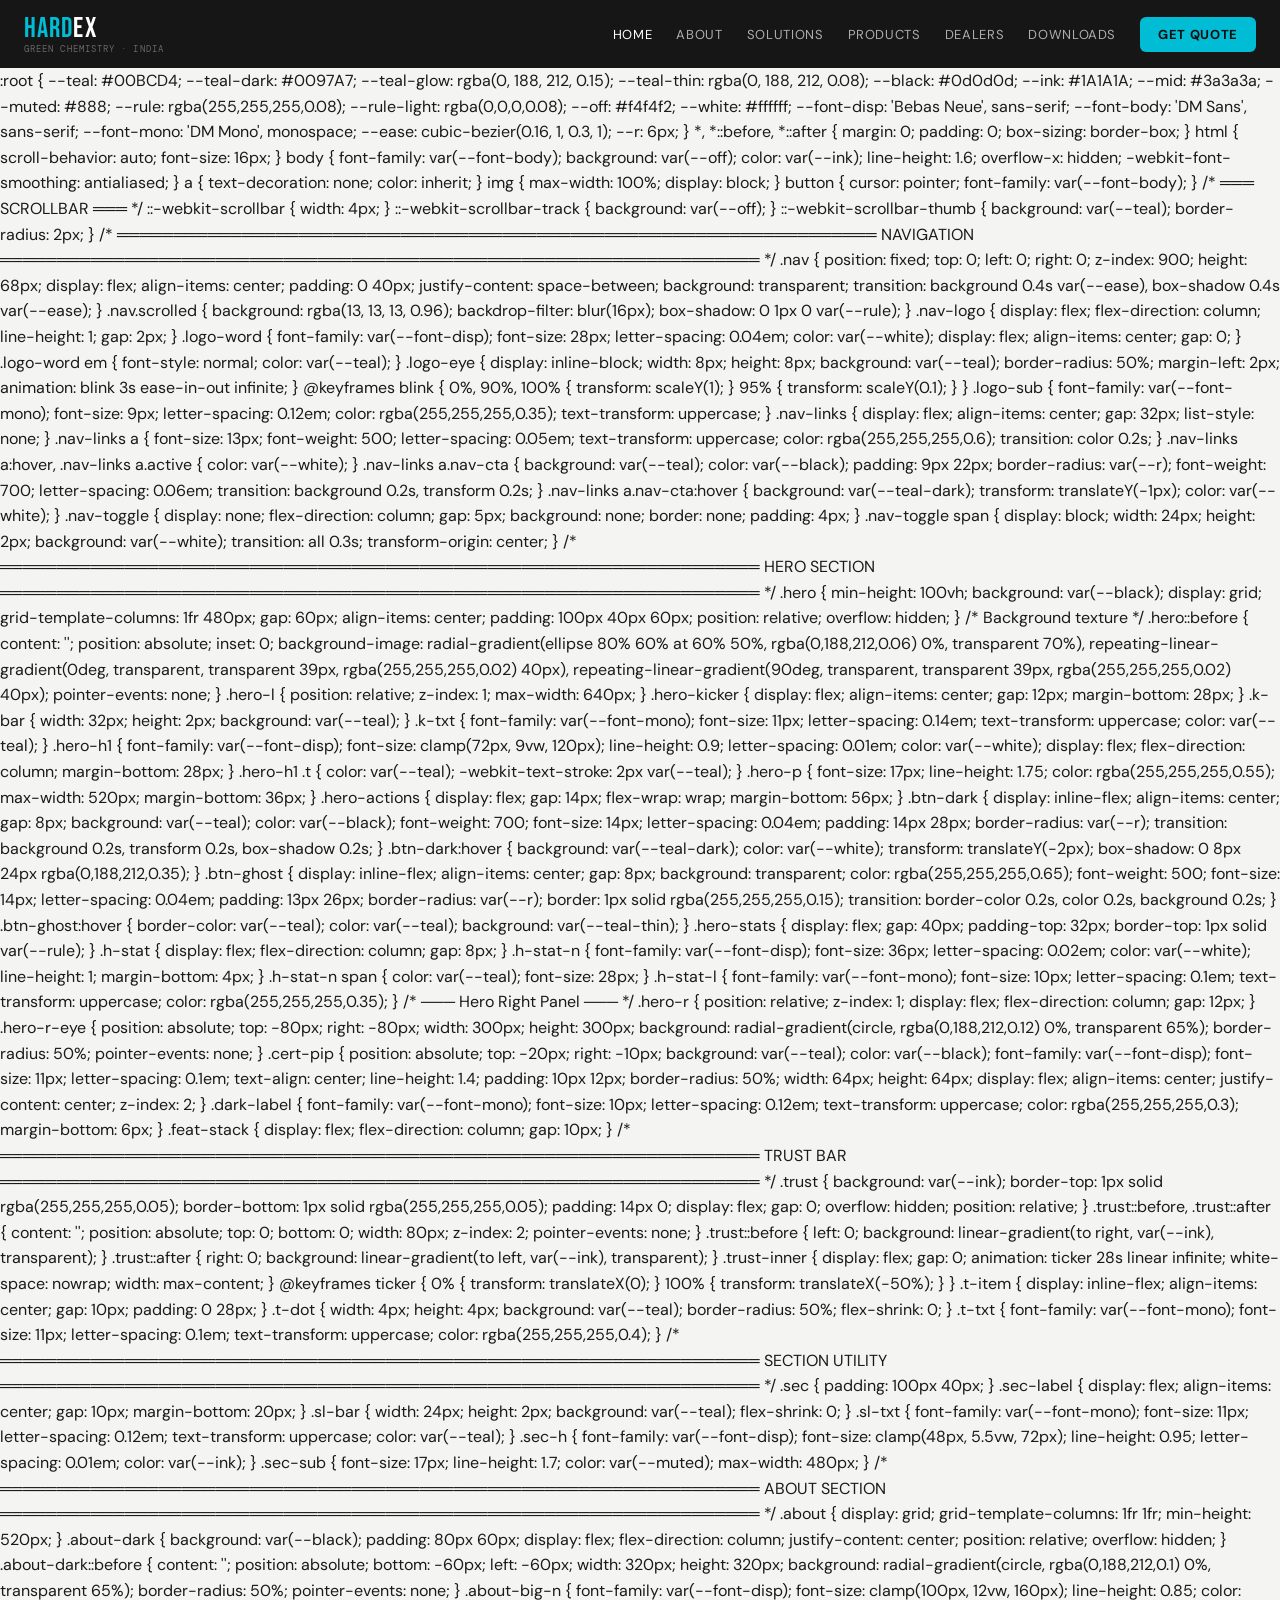
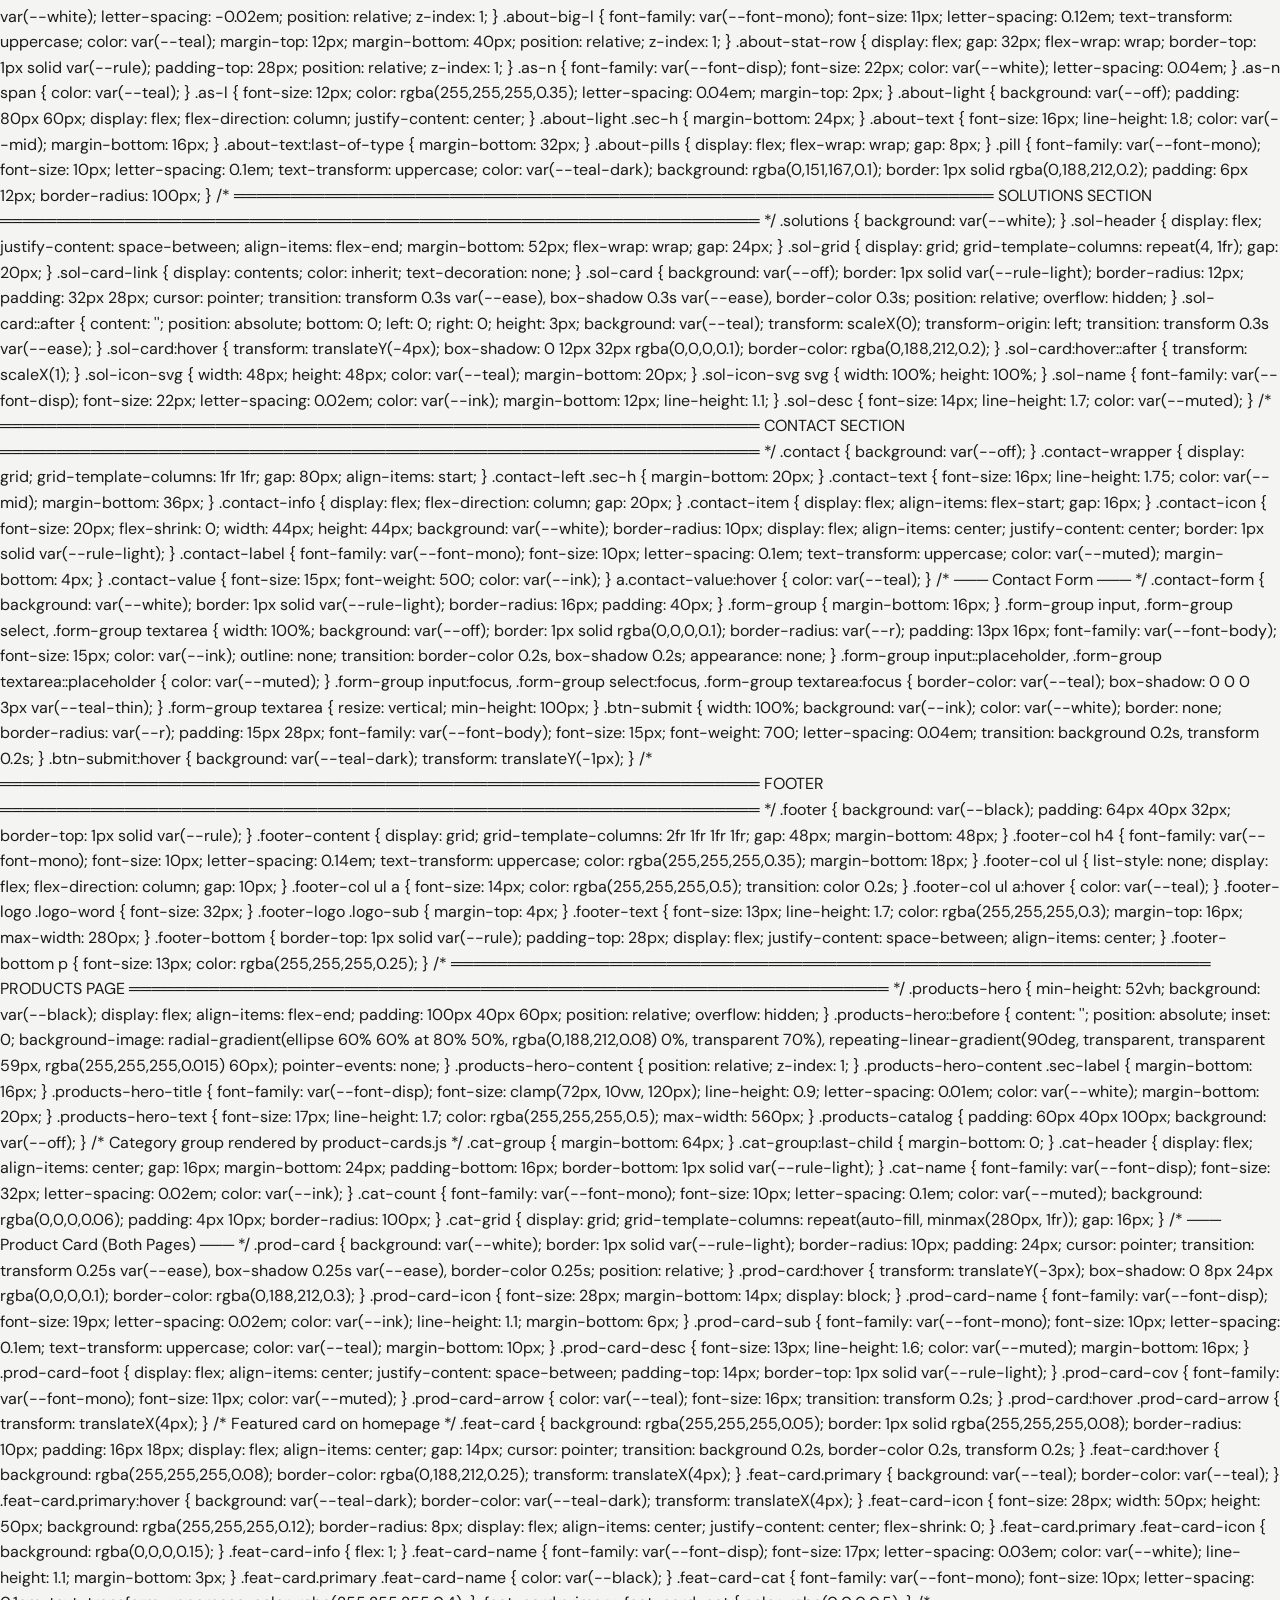
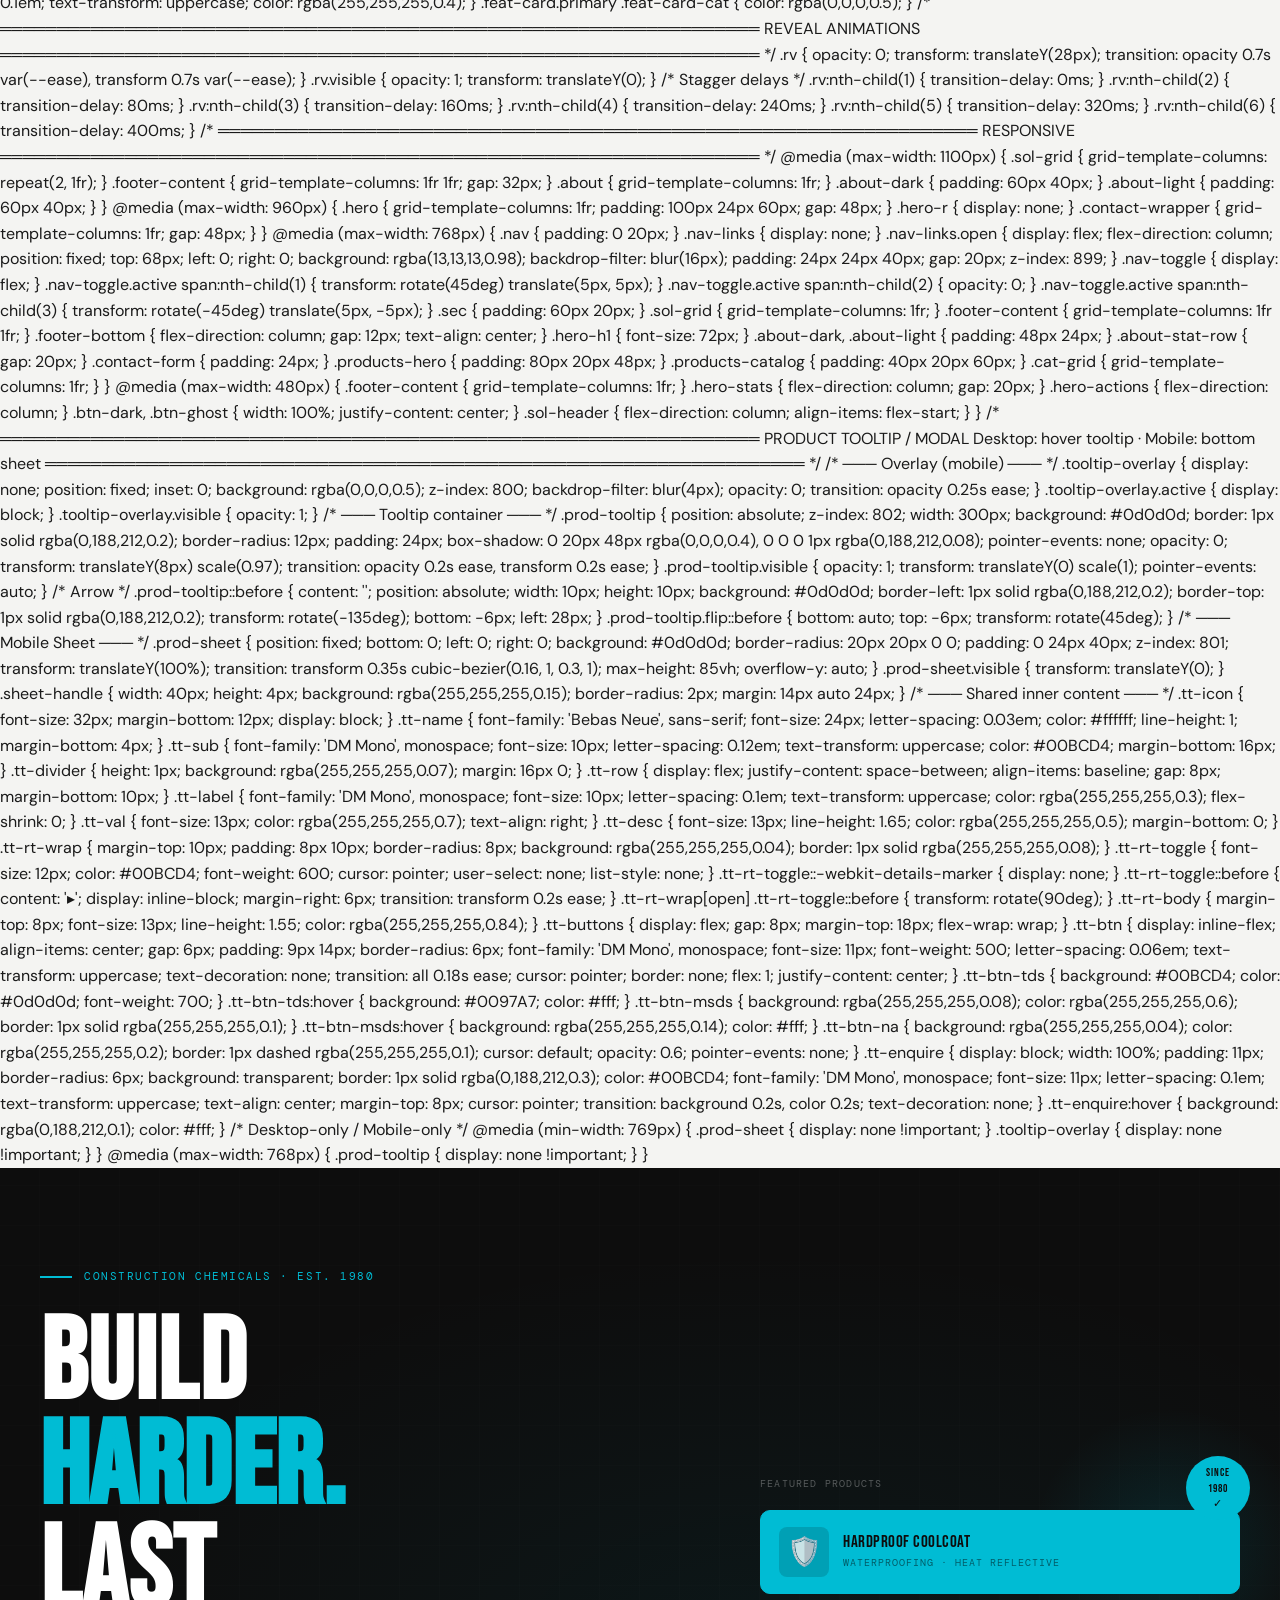
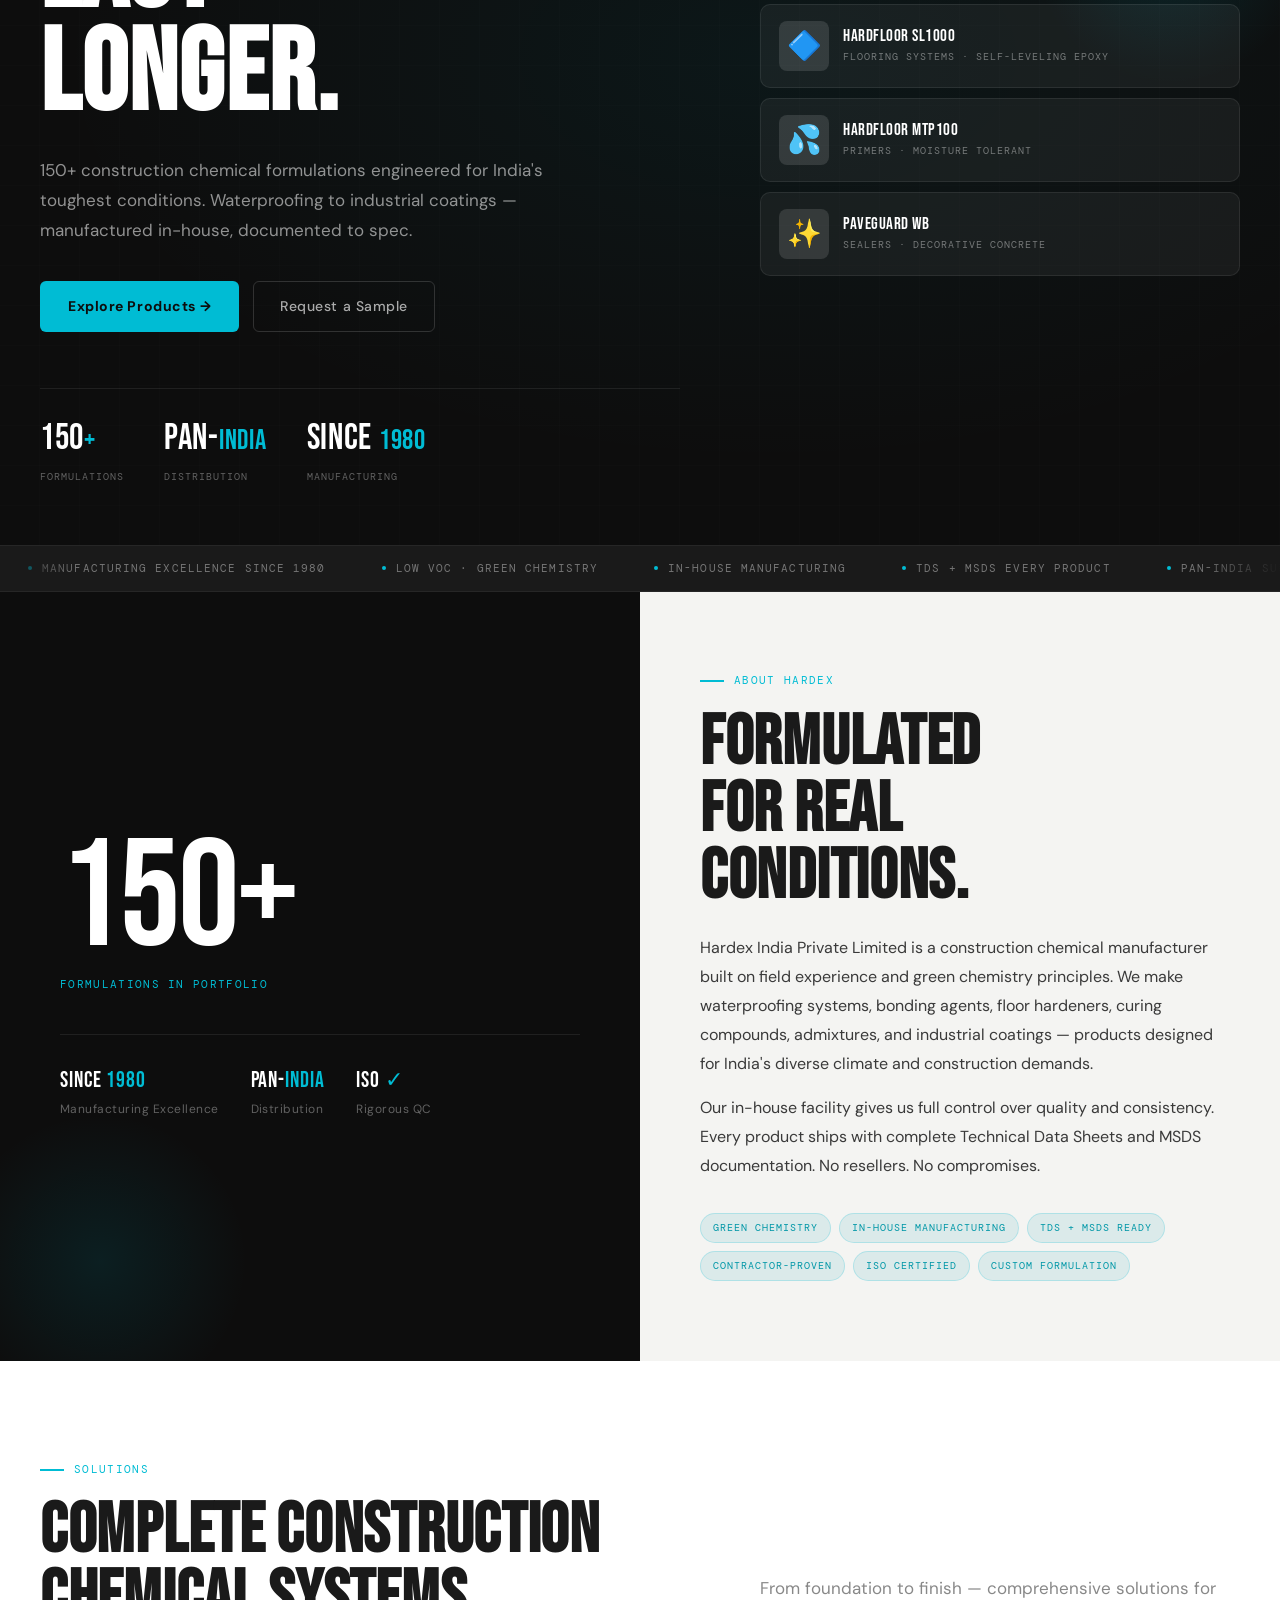
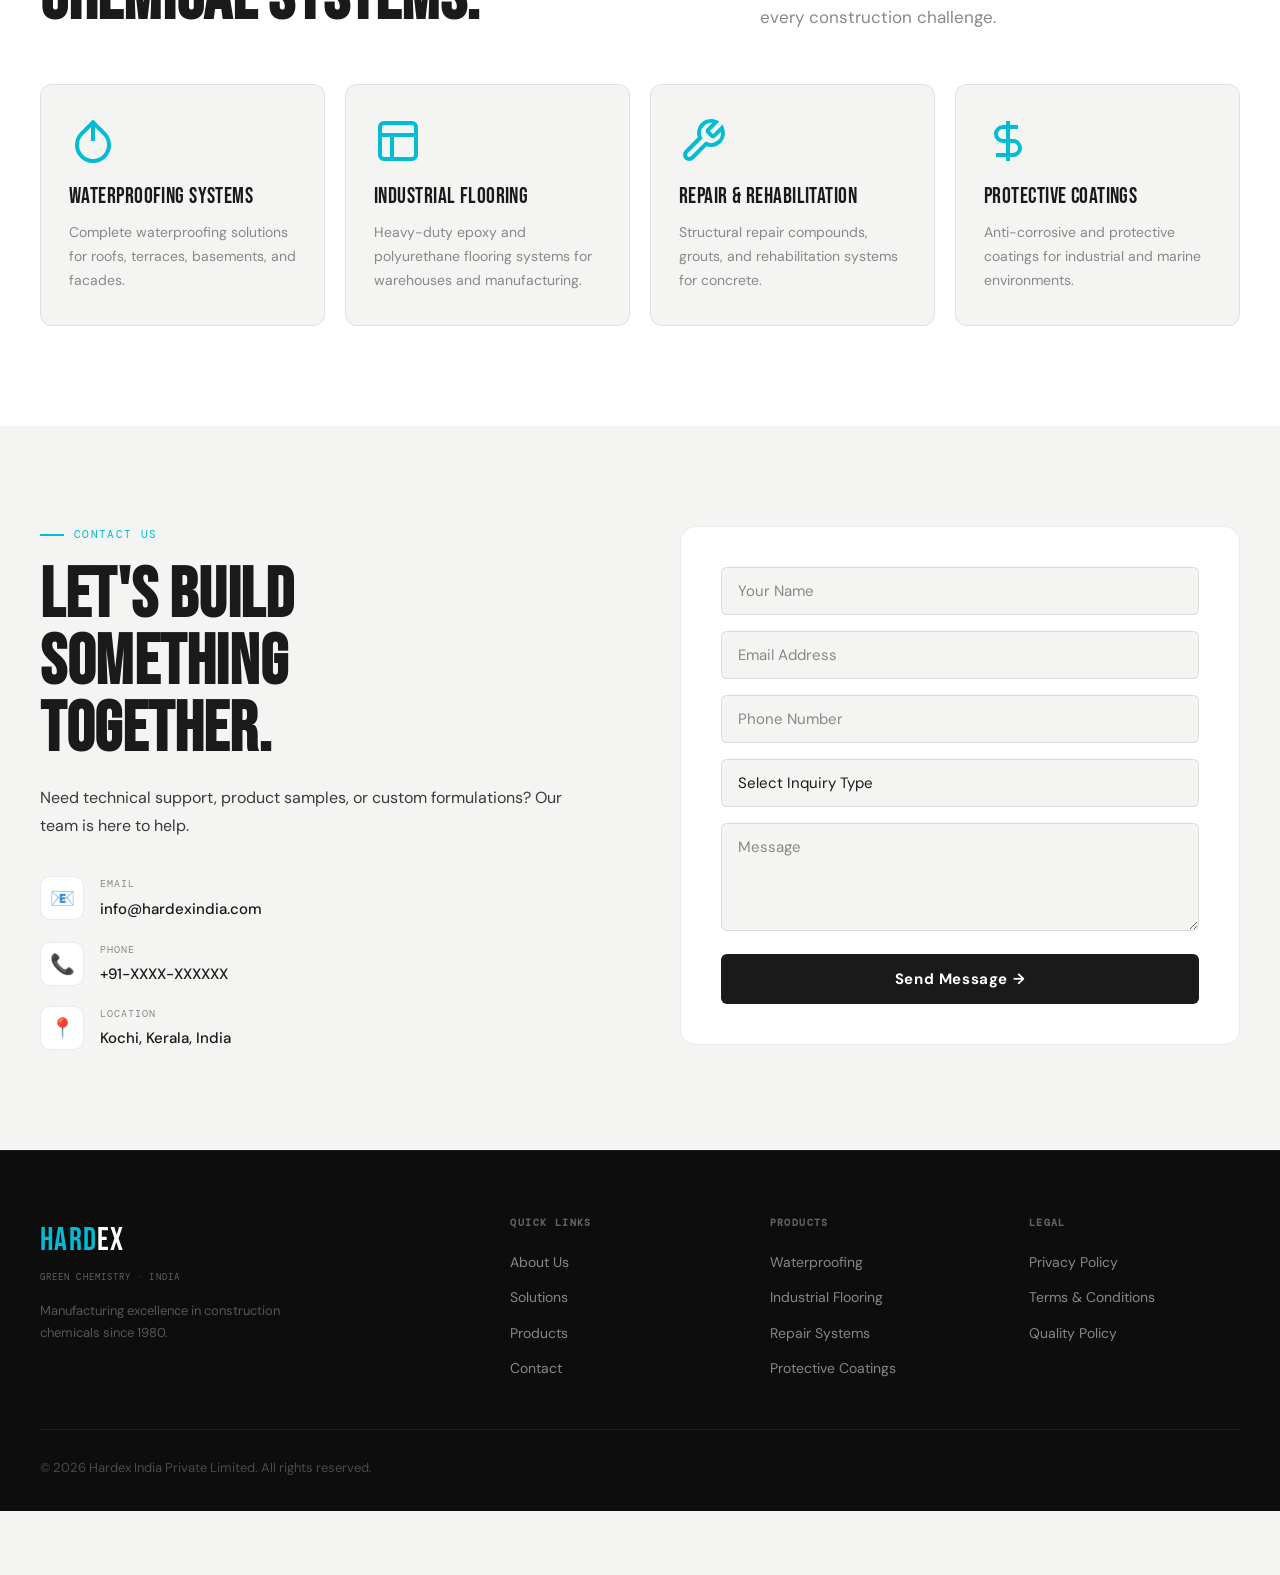
==== commit 8f8d3498: "Merge branch 'main' into codex/add-sitemap,-404.html,-and-robots.txt" ====
--- a/index.html
+++ b/index.html
@@ -40,13 +40,7 @@
 }
 </script>
   <link href="https://fonts.googleapis.com/css2?family=Bebas+Neue&family=DM+Sans:wght@300;400;500;700&family=DM+Mono:wght@400;500&display=swap" rel="stylesheet">
-  <link rel="stylesheet" href="css/styles.css">
-  <link rel="stylesheet" href="components/tooltip.css">
-  <style id="hi">
-/* ═══════════════════════════════════════════════════════════════════
-   HARDEX INDIA — DESIGN SYSTEM
-   Industrial Editorial · Bebas Neue + DM Sans + DM Mono
-═══════════════════════════════════════════════════════════════════ */
+    <link rel="stylesheet" href="css/index.css">
 
 :root {
   --teal:        #00BCD4;
@@ -1385,6 +1379,46 @@
   margin-bottom: 0;
 }
 
+.tt-rt-wrap {
+  margin-top: 10px;
+  padding: 8px 10px;
+  border-radius: 8px;
+  background: rgba(255,255,255,0.04);
+  border: 1px solid rgba(255,255,255,0.08);
+}
+
+.tt-rt-toggle {
+  font-size: 12px;
+  color: #00BCD4;
+  font-weight: 600;
+  cursor: pointer;
+  user-select: none;
+  list-style: none;
+}
+
+.tt-rt-toggle::-webkit-details-marker {
+  display: none;
+}
+
+.tt-rt-toggle::before {
+  content: '▸';
+  display: inline-block;
+  margin-right: 6px;
+  transition: transform 0.2s ease;
+}
+
+.tt-rt-wrap[open] .tt-rt-toggle::before {
+  transform: rotate(90deg);
+}
+
+.tt-rt-body {
+  margin-top: 8px;
+  font-size: 13px;
+  line-height: 1.55;
+  color: rgba(255,255,255,0.84);
+}
+
+
 .tt-buttons {
   display: flex;
   gap: 8px;
@@ -1479,22 +1513,7 @@
 </head>
 <body>
 
-<nav class="nav" id="nav">
-  <a href="#home" class="nav-logo">
-    <div class="logo-word"><em>hard</em>ex<span class="logo-eye"></span></div>
-    <div class="logo-sub">Green Chemistry · India</div>
-  </a>
-  <ul class="nav-links">
-    <li><a href="#home">Home</a></li>
-    <li><a href="#about">About</a></li>
-    <li><a href="#solutions">Solutions</a></li>
-    <li><a href="products.html">Products</a></li>
-    <li><a href="#contact" class="nav-cta">Get Quote</a></li>
-  </ul>
-  <button class="nav-toggle" aria-label="Toggle menu" aria-expanded="false">
-    <span></span><span></span><span></span>
-  </button>
-</nav>
+<div id="shared-nav"></div>
 
 <section id="home" class="hero">
   <div class="hero-l rv">
@@ -1682,734 +1701,9 @@
   <div class="footer-bottom"><p>&copy; 2026 Hardex India Private Limited. All rights reserved.</p></div>
 </footer>
 
-<script>
-// ═══════════════════════════════════════════════════════════════════
-// SITE CONFIGURATION
-// ═══════════════════════════════════════════════════════════════════
-// EDIT THIS FILE TO UPDATE: Company info, colors, stats, contact details
-// TOKEN COST TO REGENERATE: ~100 tokens
-
-const SITE_CONFIG = {
-  
-  // ═══ COMPANY INFORMATION ═══
-  company: {
-    name: 'Hardex India Private Limited',
-    shortName: 'Hardex India',
-    tagline: 'GREEN CHEMISTRY',
-    founded: '1980',
-    
-    description: '150+ construction chemical formulations engineered for India\'s toughest conditions. Waterproofing to industrial coatings — manufactured in-house, documented to spec.',
-    
-    // Hero Section Stats
-    stats: [
-      { number: '150+', label: 'Formulations' },
-      { number: 'Pan-India', label: 'Distribution' }
-      // Note: Removed "₹5Cr Production Capacity" as requested
-    ],
-    
-    // About Section Metrics
-    metrics: [
-      { value: 'Since 1980', label: 'Manufacturing Excellence' },
-      { value: '150+', label: 'Product Formulations' },
-      { value: 'Pan-India', label: 'Distribution Network' },
-      { value: 'ISO Certified', label: 'Rigorous QC Checks' }
-    ]
-  },
-  
-  // ═══ CONTACT INFORMATION ═══
-  contact: {
-    email: 'info@hardexindia.com',
-    phone: '+91-XXXX-XXXXXX', // Update with actual number
-    address: 'Kochi, Kerala, India', // Update with full address
-    
-    // Social Media (Add links when available)
-    social: {
-      linkedin: '#',
-      twitter: '#',
-      instagram: '#'
-    }
-  },
-  
-  // ═══ BRAND COLORS ═══
-  // Used throughout the site - change here to update everywhere
-  colors: {
-    primary: '#00BCD4',      // Cyan/Teal (Hardex brand color)
-    primaryDark: '#0097A7',  // Darker teal
-    accent: '#00E5FF',       // Bright cyan
-    dark: '#1A1A1A',         // Almost black
-    light: '#F5F5F5',        // Off-white
-    white: '#FFFFFF',
-    success: '#4CAF50',
-    warning: '#FF9800',
-    error: '#F44336'
-  },
-  
-  // ═══ NAVIGATION MENU ═══
-  navigation: [
-    { label: 'Home', href: '#home' },
-    { label: 'About', href: '#about' },
-    { label: 'Solutions', href: '#solutions' },
-    { label: 'Products', href: 'products.html' },
-    { label: 'Contact', href: '#contact', cta: true }
-  ],
-  
-  // ═══ SOLUTION CATEGORIES ═══
-  // These appear in the solutions section on homepage
-  solutions: [
-    {
-      title: 'Waterproofing Systems',
-      description: 'Complete waterproofing solutions for roofs, terraces, basements, and facades.',
-      icon: 'waterproofing', // SVG icons defined in components
-      bgImage: '' // Leave empty or add image URL: '/assets/images/waterproofing-bg.jpg'
-    },
-    {
-      title: 'Industrial Flooring',
-      description: 'Heavy-duty epoxy and polyurethane flooring systems for warehouses and manufacturing.',
-      icon: 'flooring',
-      bgImage: ''
-    },
-    {
-      title: 'Repair & Rehabilitation',
-      description: 'Structural repair compounds, grouts, and rehabilitation systems for concrete.',
-      icon: 'repair',
-      bgImage: ''
-    },
-    {
-      title: 'Protective Coatings',
-      description: 'Anti-corrosive and protective coatings for industrial and marine environments.',
-      icon: 'coating',
-      bgImage: ''
-    }
-  ],
-  
-  // ═══ FEATURE FLAGS ═══
-  // Turn features on/off
-  features: {
-    showChat: false,           // Live chat widget
-    showNewsletter: true,      // Newsletter signup
-    showTestimonials: false,   // Customer testimonials section
-    enableAnalytics: false     // Google Analytics (add tracking ID below)
-  },
-  
-  // ═══ SEO DEFAULTS ═══
-  seo: {
-    siteName: 'Hardex India',
-    defaultTitle: 'Hardex India | Construction Chemicals & Industrial Coatings',
-    defaultDescription: 'Leading manufacturer of construction chemicals and industrial coatings in India. 150+ formulations including waterproofing, epoxy flooring, and protective coatings.',
-    keywords: ['construction chemicals', 'industrial coatings', 'waterproofing', 'epoxy flooring', 'India', 'manufacturer'],
-    author: 'Hardex India Private Limited',
-    language: 'en-IN',
-    ogImage: '/assets/images/og-image.jpg' // Social media preview image
-  }
-};
-
-// Export for use in other files
-if (typeof module !== 'undefined' && module.exports) {
-  module.exports = { SITE_CONFIG };
-}
-// ═══════════════════════════════════════════════════════════════════
-// PRODUCTS DATABASE loaded from external file
-// ═══════════════════════════════════════════════════════════════════
-</script>
+<script src="js/index-1.js"></script>
 <script src="products-data.js"></script>
-<script>
-// ═══════════════════════════════════════════════════════════════════
-// SEO.JS — Auto-generates meta tags from site-config.js
-// Runs on both index.html and products.html
-// ═══════════════════════════════════════════════════════════════════
-
-(function () {
-  'use strict';
-
-  function init() {
-    const cfg = (typeof SITE_CONFIG !== 'undefined') ? SITE_CONFIG : null;
-    if (!cfg) return;
-
-    const seo = cfg.seo || {};
-    const company = cfg.company || {};
-
-    // Determine page-specific overrides
-    const isProductsPage = window.location.pathname.includes('products');
-    const title = isProductsPage
-      ? `Products | ${cfg.company.shortName}`
-      : seo.defaultTitle;
-    const description = isProductsPage
-      ? `Complete catalog of ${company.shortName} construction chemical products. TDS and MSDS available for every product.`
-      : seo.defaultDescription;
-    const keywords = (seo.keywords || []).join(', ');
-
-    // Set title
-    document.title = title;
-
-    // Helper
-    function setMeta(name, content, isOg) {
-      if (!content) return;
-      const attr = isOg ? 'property' : 'name';
-      let el = document.querySelector(`meta[${attr}="${name}"]`);
-      if (!el) {
-        el = document.createElement('meta');
-        el.setAttribute(attr, name);
-        document.head.appendChild(el);
-      }
-      el.setAttribute('content', content);
-    }
-
-    // Basic meta
-    setMeta('description', description);
-    setMeta('keywords', keywords);
-    setMeta('author', seo.author || company.name);
-    setMeta('robots', 'index, follow');
-
-    // Open Graph
-    setMeta('og:title', title, true);
-    setMeta('og:description', description, true);
-    setMeta('og:type', 'website', true);
-    setMeta('og:site_name', seo.siteName || company.shortName, true);
-    if (seo.ogImage) setMeta('og:image', seo.ogImage, true);
-
-    // Twitter
-    setMeta('twitter:card', 'summary_large_image');
-    setMeta('twitter:title', title);
-    setMeta('twitter:description', description);
-
-    // Language
-    document.documentElement.lang = seo.language || 'en-IN';
-
-    // Structured Data (JSON-LD)
-    const jsonLd = {
-      '@context': 'https://schema.org',
-      '@type': 'Organization',
-      name: company.name,
-      url: window.location.origin,
-      description: description,
-      contactPoint: {
-        '@type': 'ContactPoint',
-        telephone: (cfg.contact || {}).phone || '',
-        email: (cfg.contact || {}).email || '',
-        contactType: 'customer service'
-      }
-    };
-
-    let ldScript = document.getElementById('hardex-ld');
-    if (!ldScript) {
-      ldScript = document.createElement('script');
-      ldScript.id = 'hardex-ld';
-      ldScript.type = 'application/ld+json';
-      document.head.appendChild(ldScript);
-    }
-    ldScript.textContent = JSON.stringify(jsonLd);
-  }
-
-  if (document.readyState === 'loading') {
-    document.addEventListener('DOMContentLoaded', init);
-  } else {
-    init();
-  }
-
-})();
-// ═══════════════════════════════════════════════════════════════════
-// TOOLTIP.JS — Product hover tooltips (desktop) + bottom sheet (mobile)
-// ═══════════════════════════════════════════════════════════════════
-
-(function () {
-  'use strict';
-
-  // ─── Build inner HTML shared by tooltip and sheet ───
-  function buildContent(product) {
-    const tdsBtn = product.tds
-      ? `<a href="${product.tds}" target="_blank" rel="noopener" class="tt-btn tt-btn-tds">↓ TDS</a>`
-      : `<span class="tt-btn tt-btn-na">TDS N/A</span>`;
-
-    const msdsBtn = product.msds
-      ? `<a href="${product.msds}" target="_blank" rel="noopener" class="tt-btn tt-btn-msds">↓ MSDS</a>`
-      : `<span class="tt-btn tt-btn-na">MSDS N/A</span>`;
-
-    return `
-      <span class="tt-icon">${product.icon || '🧪'}</span>
-      <div class="tt-name">${product.name}</div>
-      <div class="tt-sub">${product.category} · ${product.subcategory}</div>
-      <div class="tt-desc">${product.shortDesc}</div>
-      ${product.realTalk ? `<details class="tt-rt-wrap"><summary class="tt-rt-toggle">Real Talk</summary><div class="tt-rt-body">${product.realTalk}</div></details>` : ''}
-      <div class="tt-divider"></div>
-      <div class="tt-row">
-        <span class="tt-label">Application</span>
-        <span class="tt-val">${product.application}</span>
-      </div>
-      <div class="tt-row">
-        <span class="tt-label">Coverage</span>
-        <span class="tt-val">${product.coverage}</span>
-      </div>
-      <div class="tt-buttons">${tdsBtn}${msdsBtn}</div>
-      <a href="index.html#contact" class="tt-enquire">Request Sample →</a>
-    `;
-  }
-
-  // ─── Desktop Tooltip ───
-  let activeTooltip = null;
-  let hideTimer = null;
-
-  function createTooltip() {
-    const el = document.createElement('div');
-    el.className = 'prod-tooltip';
-    el.setAttribute('role', 'tooltip');
-    document.body.appendChild(el);
-    return el;
-  }
-
-  const tooltip = createTooltip();
-
-  function showTooltip(card, product) {
-    clearTimeout(hideTimer);
-
-    tooltip.innerHTML = buildContent(product);
-    tooltip.style.display = 'block';
-
-    // Position below card
-    const rect = card.getBoundingClientRect();
-    const scrollY = window.scrollY;
-    const scrollX = window.scrollX;
-
-    let top = rect.bottom + scrollY + 12;
-    let left = rect.left + scrollX;
-
-    // Flip up if too close to bottom
-    const spaceBelow = window.innerHeight - rect.bottom;
-    const flip = spaceBelow < 340;
-    if (flip) {
-      top = rect.top + scrollY - 12;
-      tooltip.classList.add('flip');
-    } else {
-      tooltip.classList.remove('flip');
-    }
-
-    // Keep within viewport
-    const tipW = 300;
-    if (left + tipW > window.innerWidth - 16) {
-      left = window.innerWidth - tipW - 16;
-    }
-
-    if (flip) {
-      tooltip.style.top = '';
-      tooltip.style.bottom = (window.innerHeight - rect.top - scrollY) + 12 + 'px';
-    } else {
-      tooltip.style.bottom = '';
-      tooltip.style.top = top + 'px';
-    }
-    tooltip.style.left = Math.max(16, left) + 'px';
-
-    // Trigger transition
-    requestAnimationFrame(() => {
-      tooltip.classList.add('visible');
-    });
-
-    activeTooltip = tooltip;
-  }
-
-  function hideTooltip() {
-    hideTimer = setTimeout(() => {
-      tooltip.classList.remove('visible');
-    }, 120);
-  }
-
-  // ─── Mobile Sheet ───
-  let sheet = null;
-  let overlay = null;
-
-  function ensureSheet() {
-    if (sheet) return;
-
-    overlay = document.createElement('div');
-    overlay.className = 'tooltip-overlay';
-    overlay.addEventListener('click', closeSheet);
-    document.body.appendChild(overlay);
-
-    sheet = document.createElement('div');
-    sheet.className = 'prod-sheet';
-    document.body.appendChild(sheet);
-  }
-
-  function openSheet(product) {
-    ensureSheet();
-
-    sheet.innerHTML = `<div class="sheet-handle"></div>${buildContent(product)}`;
-
-    overlay.classList.add('active');
-    requestAnimationFrame(() => {
-      overlay.classList.add('visible');
-      sheet.classList.add('visible');
-    });
-
-    document.body.style.overflow = 'hidden';
-  }
-
-  function closeSheet() {
-    if (!sheet) return;
-    overlay.classList.remove('visible');
-    sheet.classList.remove('visible');
-    document.body.style.overflow = '';
-    setTimeout(() => overlay.classList.remove('active'), 300);
-  }
-
-  // ─── Bind to product cards ───
-  function bindCard(card, product) {
-    const isMobile = () => window.innerWidth <= 768;
-
-    // Desktop: hover
-    card.addEventListener('mouseenter', () => {
-      if (!isMobile()) showTooltip(card, product);
-    });
-    card.addEventListener('mouseleave', () => {
-      if (!isMobile()) hideTooltip();
-    });
-
-    // Tooltip: stay visible when hovering tooltip itself
-    tooltip.addEventListener('mouseenter', () => clearTimeout(hideTimer));
-    tooltip.addEventListener('mouseleave', () => hideTooltip());
-
-    // Mobile: tap
-    card.addEventListener('click', () => {
-      if (isMobile()) openSheet(product);
-    });
-
-    // Keyboard
-    card.setAttribute('tabindex', '0');
-    card.setAttribute('role', 'button');
-    card.addEventListener('keydown', (e) => {
-      if (e.key === 'Enter' || e.key === ' ') {
-        e.preventDefault();
-        if (isMobile()) openSheet(product);
-        else showTooltip(card, product);
-      }
-    });
-  }
-
-  // Expose for product-cards.js
-  window.HardexTooltip = { bindCard };
-
-  // Close sheet on escape
-  document.addEventListener('keydown', (e) => {
-    if (e.key === 'Escape') {
-      hideTooltip();
-      closeSheet();
-    }
-  });
-
-})();
-// ═══════════════════════════════════════════════════════════════════
-// PRODUCT-CARDS.JS — Renders products from products-data.js
-// Populates: #featured-products (homepage) · #all-products-grid (products page)
-// ═══════════════════════════════════════════════════════════════════
-
-(function () {
-  'use strict';
-
-  function init() {
-    if (typeof PRODUCTS === 'undefined') {
-      console.warn('Hardex: PRODUCTS not loaded. Check products-data.js.');
-      return;
-    }
-
-    renderFeatured();
-    renderAllProducts();
-  }
-
-  // ─── Homepage: Featured stack ───
-  function renderFeatured() {
-    const container = document.getElementById('featured-products');
-    if (!container) return;
-
-    const featured = PRODUCTS.filter(p => p.featured);
-    if (!featured.length) {
-      container.innerHTML = '<p style="color:rgba(255,255,255,0.3);font-size:13px">No featured products yet.</p>';
-      return;
-    }
-
-    featured.forEach((product, i) => {
-      const card = document.createElement('div');
-      card.className = `feat-card rv${i === 0 ? ' primary' : ''}`;
-      card.innerHTML = `
-        <div class="feat-card-icon">${product.icon || '🧪'}</div>
-        <div class="feat-card-info">
-          <div class="feat-card-name">${product.name}</div>
-          <div class="feat-card-cat">${product.category} · ${product.subcategory}</div>
-        </div>
-      `;
-      container.appendChild(card);
-
-      if (window.HardexTooltip) {
-        window.HardexTooltip.bindCard(card, product);
-      }
-    });
-  }
-
-  // ─── Products page: Full grid by category ───
-  function renderAllProducts() {
-    const container = document.getElementById('all-products-grid');
-    if (!container) return;
-
-    // Group by category
-    const categories = {};
-    PRODUCTS.forEach(product => {
-      if (!categories[product.category]) {
-        categories[product.category] = [];
-      }
-      categories[product.category].push(product);
-    });
-
-    if (!Object.keys(categories).length) {
-      container.innerHTML = '<p style="color:var(--muted);padding:40px">No products yet. Add products to products-data.js.</p>';
-      return;
-    }
-
-    Object.entries(categories).forEach(([catName, products]) => {
-      const group = document.createElement('div');
-      group.className = 'cat-group rv';
-
-      group.innerHTML = `
-        <div class="cat-header">
-          <span class="cat-name">${catName}</span>
-          <span class="cat-count">${products.length} product${products.length !== 1 ? 's' : ''}</span>
-        </div>
-        <div class="cat-grid" id="cat-${slug(catName)}"></div>
-      `;
-
-      container.appendChild(group);
-
-      const grid = group.querySelector('.cat-grid');
-      products.forEach(product => {
-        const card = buildProductCard(product);
-        grid.appendChild(card);
-
-        if (window.HardexTooltip) {
-          window.HardexTooltip.bindCard(card, product);
-        }
-      });
-    });
-  }
-
-  function buildProductCard(product) {
-    const card = document.createElement('div');
-    card.className = 'prod-card';
-    card.id = `product-${product.id}`;
-
-    const hasTds = !!product.tds;
-    const tdsBadge = hasTds
-      ? `<span style="font-family:var(--font-mono);font-size:9px;letter-spacing:0.08em;color:var(--teal);background:rgba(0,188,212,0.1);padding:3px 7px;border-radius:100px">TDS ✓</span>`
-      : '';
-
-    card.innerHTML = `
-      <span class="prod-card-icon">${product.icon || '🧪'}</span>
-      <div class="prod-card-name">${product.name}</div>
-      <div class="prod-card-sub">${product.subcategory}</div>
-      <div class="prod-card-desc">${product.shortDesc}</div>
-      <div class="prod-card-foot">
-        <span class="prod-card-cov">${product.coverage}</span>
-        <span class="prod-card-arrow">→</span>
-      </div>
-      ${tdsBadge ? `<div style="margin-top:10px">${tdsBadge}</div>` : ''}
-    `;
-
-    return card;
-  }
-
-  function slug(str) {
-    return str.toLowerCase().replace(/[^a-z0-9]+/g, '-');
-  }
-
-  // Wait for DOM + data
-  if (document.readyState === 'loading') {
-    document.addEventListener('DOMContentLoaded', init);
-  } else {
-    init();
-  }
-
-})();
-// ═══════════════════════════════════════════════════════════════════
-// MAIN.JS — Hardex India
-// Handles: Navbar, Mobile menu, Scroll reveal, Trust bar, Forms
-// ═══════════════════════════════════════════════════════════════════
-
-(function () {
-  'use strict';
-
-  /* ── NAVBAR SCROLL ─────────────────────────────────────────────── */
-  const nav = document.getElementById('nav');
-  if (nav) {
-    window.addEventListener('scroll', () => {
-      nav.classList.toggle('scrolled', window.scrollY > 40);
-    }, { passive: true });
-  }
-
-  /* ── MOBILE MENU TOGGLE ────────────────────────────────────────── */
-  const toggle  = document.querySelector('.nav-toggle');
-  const navList = document.querySelector('.nav-links');
-
-  if (toggle && navList) {
-    toggle.addEventListener('click', () => {
-      const open = navList.classList.toggle('open');
-      toggle.classList.toggle('open', open);
-      toggle.setAttribute('aria-expanded', open);
-      document.body.style.overflow = open ? 'hidden' : '';
-    });
-
-    navList.querySelectorAll('a').forEach(a => {
-      a.addEventListener('click', () => {
-        navList.classList.remove('open');
-        toggle.classList.remove('open');
-        document.body.style.overflow = '';
-      });
-    });
-
-    document.addEventListener('click', (e) => {
-      if (!nav.contains(e.target)) {
-        navList.classList.remove('open');
-        toggle.classList.remove('open');
-        document.body.style.overflow = '';
-      }
-    });
-  }
-
-  /* ── TRUST BAR — Duplicate items for seamless loop ────────────── */
-  const trust = document.querySelector('.trust');
-  if (trust) {
-    const items = Array.from(trust.children);
-    const inner = document.createElement('div');
-    inner.className = 'trust-inner';
-    items.forEach(item => inner.appendChild(item));
-    items.forEach(item => {
-      const clone = item.cloneNode(true);
-      inner.appendChild(clone);
-    });
-    trust.appendChild(inner);
-  }
-
-  /* ── SCROLL REVEAL ─────────────────────────────────────────────── */
-  function initScrollReveal() {
-    const els = document.querySelectorAll('.rv');
-    if (!els.length) return;
-
-    const reveal = (el) => el.classList.add('visible');
-
-    const observer = new IntersectionObserver((entries) => {
-      entries.forEach(entry => {
-        if (entry.isIntersecting) {
-          reveal(entry.target);
-          observer.unobserve(entry.target);
-        }
-      });
-    }, { threshold: 0.06, rootMargin: '0px 0px -20px 0px' });
-
-    els.forEach(el => {
-      const rect = el.getBoundingClientRect();
-      // Already in viewport on load — reveal immediately, no observer needed
-      if (rect.top < window.innerHeight && rect.bottom > 0) {
-        reveal(el);
-      } else {
-        observer.observe(el);
-      }
-    });
-
-    // Safety net: force-reveal anything still hidden after 1s
-    setTimeout(() => {
-      document.querySelectorAll('.rv:not(.visible)').forEach(reveal);
-    }, 1000);
-  }
-
-  /* ── CONTACT FORM ──────────────────────────────────────────────── */
-  function initForm() {
-    const form = document.getElementById('contactForm');
-    if (!form) return;
-
-    form.addEventListener('submit', (e) => {
-      e.preventDefault();
-      const btn  = form.querySelector('.btn-submit');
-      const orig = btn.textContent;
-
-      btn.textContent = 'Sending…';
-      btn.disabled    = true;
-
-      setTimeout(() => {
-        btn.textContent     = '✓ Message Sent';
-        btn.style.background = '#4CAF50';
-        setTimeout(() => {
-          btn.textContent     = orig;
-          btn.style.background = '';
-          btn.disabled        = false;
-          form.reset();
-        }, 3000);
-      }, 1200);
-    });
-  }
-
-  function slowScrollTo(top, duration = 900) {
-    if (window.matchMedia('(prefers-reduced-motion: reduce)').matches) {
-      window.scrollTo(0, top);
-      return;
-    }
-
-    const start = window.scrollY;
-    const delta = top - start;
-    const startTime = performance.now();
-    const easeInOutCubic = (x) => (x < 0.5 ? 4 * x * x * x : 1 - Math.pow(-2 * x + 2, 3) / 2);
-
-    function step(now) {
-      const elapsed = now - startTime;
-      const progress = Math.min(elapsed / duration, 1);
-      window.scrollTo(0, start + delta * easeInOutCubic(progress));
-      if (progress < 1) requestAnimationFrame(step);
-    }
-
-    requestAnimationFrame(step);
-  }
-
-  /* ── SMOOTH SCROLL ─────────────────────────────────────────────── */
-  function initSmoothScroll() {
-    document.querySelectorAll('a[href^="#"]').forEach(a => {
-      a.addEventListener('click', (e) => {
-        const id     = a.getAttribute('href').slice(1);
-        const target = document.getElementById(id);
-        if (!target) return;
-        e.preventDefault();
-        const top = target.getBoundingClientRect().top + window.scrollY - 72;
-        slowScrollTo(top, 950);
-      });
-    });
-  }
-
-  /* ── HERO WORD STAGGER ─────────────────────────────────────────── */
-  function animateHero() {
-    const h1 = document.querySelector('.hero-h1');
-    if (!h1) return;
-
-    const words = h1.querySelectorAll('span');
-    words.forEach((w, i) => {
-      w.style.opacity    = '0';
-      w.style.transform  = 'translateY(20px)';
-      w.style.transition = `opacity 0.6s cubic-bezier(0.16,1,0.3,1) ${i * 0.09}s,
-                             transform 0.6s cubic-bezier(0.16,1,0.3,1) ${i * 0.09}s`;
-    });
-
-    requestAnimationFrame(() => {
-      setTimeout(() => {
-        words.forEach(w => {
-          w.style.opacity   = '1';
-          w.style.transform = 'translateY(0)';
-        });
-        const heroL = document.querySelector('.hero-l.rv');
-        if (heroL) heroL.classList.add('visible');
-      }, 120);
-    });
-  }
-
-  /* ── RUN ───────────────────────────────────────────────────────── */
-  document.addEventListener('DOMContentLoaded', () => {
-    initScrollReveal();
-    initForm();
-    initSmoothScroll();
-    animateHero();
-  });
-
-})();
-</script>
+<script src="js/index-2.js"></script>
+<script src="components/shared-nav.js"></script>
 </body>
 </html>
--- a/css/index.css
+++ b/css/index.css
@@ -0,0 +1,1432 @@
+/* ═══════════════════════════════════════════════════════════════════
+   HARDEX INDIA — DESIGN SYSTEM
+   Industrial Editorial · Bebas Neue + DM Sans + DM Mono
+═══════════════════════════════════════════════════════════════════ */
+
+:root {
+  --teal:        #00BCD4;
+  --teal-dark:   #0097A7;
+  --teal-glow:   rgba(0, 188, 212, 0.15);
+  --teal-thin:   rgba(0, 188, 212, 0.08);
+  --black:       #0d0d0d;
+  --ink:         #1A1A1A;
+  --mid:         #3a3a3a;
+  --muted:       #888;
+  --rule:        rgba(255,255,255,0.08);
+  --rule-light:  rgba(0,0,0,0.08);
+  --off:         #f4f4f2;
+  --white:       #ffffff;
+  --font-disp:   'Bebas Neue', sans-serif;
+  --font-body:   'DM Sans', sans-serif;
+  --font-mono:   'DM Mono', monospace;
+  --ease:        cubic-bezier(0.16, 1, 0.3, 1);
+  --r:           6px;
+}
+
+*, *::before, *::after {
+  margin: 0; padding: 0; box-sizing: border-box;
+}
+
+html { scroll-behavior: smooth; font-size: 16px; }
+
+body {
+  font-family: var(--font-body);
+  background: var(--off);
+  color: var(--ink);
+  line-height: 1.6;
+  overflow-x: hidden;
+  -webkit-font-smoothing: antialiased;
+}
+
+a { text-decoration: none; color: inherit; }
+img { max-width: 100%; display: block; }
+button { cursor: pointer; font-family: var(--font-body); }
+
+/* ═══ SCROLLBAR ═══ */
+::-webkit-scrollbar { width: 4px; }
+::-webkit-scrollbar-track { background: var(--off); }
+::-webkit-scrollbar-thumb { background: var(--teal); border-radius: 2px; }
+
+/* ═══════════════════════════════════════════════════════════════════
+   NAVIGATION
+═══════════════════════════════════════════════════════════════════ */
+.nav {
+  position: fixed;
+  top: 0; left: 0; right: 0;
+  z-index: 900;
+  height: 68px;
+  display: flex;
+  align-items: center;
+  padding: 0 40px;
+  justify-content: space-between;
+  background: transparent;
+  transition: background 0.4s var(--ease), box-shadow 0.4s var(--ease);
+}
+
+.nav.scrolled {
+  background: rgba(13, 13, 13, 0.96);
+  backdrop-filter: blur(16px);
+  box-shadow: 0 1px 0 var(--rule);
+}
+
+.nav-logo {
+  display: flex;
+  flex-direction: column;
+  line-height: 1;
+  gap: 2px;
+}
+
+.logo-word {
+  font-family: var(--font-disp);
+  font-size: 28px;
+  letter-spacing: 0.04em;
+  color: var(--white);
+  display: flex;
+  align-items: center;
+  gap: 0;
+}
+
+.logo-word em {
+  font-style: normal;
+  color: var(--teal);
+}
+
+.logo-eye {
+  display: inline-block;
+  width: 8px;
+  height: 8px;
+  background: var(--teal);
+  border-radius: 50%;
+  margin-left: 2px;
+  animation: blink 3s ease-in-out infinite;
+}
+
+@keyframes blink {
+  0%, 90%, 100% { transform: scaleY(1); }
+  95% { transform: scaleY(0.1); }
+}
+
+.logo-sub {
+  font-family: var(--font-mono);
+  font-size: 9px;
+  letter-spacing: 0.12em;
+  color: rgba(255,255,255,0.35);
+  text-transform: uppercase;
+}
+
+.nav-links {
+  display: flex;
+  align-items: center;
+  gap: 32px;
+  list-style: none;
+}
+
+.nav-links a {
+  font-size: 13px;
+  font-weight: 500;
+  letter-spacing: 0.05em;
+  text-transform: uppercase;
+  color: rgba(255,255,255,0.6);
+  transition: color 0.2s;
+}
+
+.nav-links a:hover,
+.nav-links a.active { color: var(--white); }
+
+.nav-links a.nav-cta {
+  background: var(--teal);
+  color: var(--black);
+  padding: 9px 22px;
+  border-radius: var(--r);
+  font-weight: 700;
+  letter-spacing: 0.06em;
+  transition: background 0.2s, transform 0.2s;
+}
+
+.nav-links a.nav-cta:hover {
+  background: var(--teal-dark);
+  transform: translateY(-1px);
+  color: var(--white);
+}
+
+.nav-toggle {
+  display: none;
+  flex-direction: column;
+  gap: 5px;
+  background: none;
+  border: none;
+  padding: 4px;
+}
+
+.nav-toggle span {
+  display: block;
+  width: 24px;
+  height: 2px;
+  background: var(--white);
+  transition: all 0.3s;
+  transform-origin: center;
+}
+
+/* ═══════════════════════════════════════════════════════════════════
+   HERO SECTION
+═══════════════════════════════════════════════════════════════════ */
+.hero {
+  min-height: 100vh;
+  background: var(--black);
+  display: grid;
+  grid-template-columns: 1fr 480px;
+  gap: 60px;
+  align-items: center;
+  padding: 100px 40px 60px;
+  position: relative;
+  overflow: hidden;
+}
+
+/* Background texture */
+.hero::before {
+  content: '';
+  position: absolute;
+  inset: 0;
+  background-image:
+    radial-gradient(ellipse 80% 60% at 60% 50%, rgba(0,188,212,0.06) 0%, transparent 70%),
+    repeating-linear-gradient(0deg, transparent, transparent 39px, rgba(255,255,255,0.02) 40px),
+    repeating-linear-gradient(90deg, transparent, transparent 39px, rgba(255,255,255,0.02) 40px);
+  pointer-events: none;
+}
+
+.hero-l {
+  position: relative;
+  z-index: 1;
+  max-width: 640px;
+}
+
+.hero-kicker {
+  display: flex;
+  align-items: center;
+  gap: 12px;
+  margin-bottom: 28px;
+}
+
+.k-bar {
+  width: 32px;
+  height: 2px;
+  background: var(--teal);
+}
+
+.k-txt {
+  font-family: var(--font-mono);
+  font-size: 11px;
+  letter-spacing: 0.14em;
+  text-transform: uppercase;
+  color: var(--teal);
+}
+
+.hero-h1 {
+  font-family: var(--font-disp);
+  font-size: clamp(72px, 9vw, 120px);
+  line-height: 0.9;
+  letter-spacing: 0.01em;
+  color: var(--white);
+  display: flex;
+  flex-direction: column;
+  margin-bottom: 28px;
+}
+
+.hero-h1 .t {
+  color: var(--teal);
+  -webkit-text-stroke: 2px var(--teal);
+}
+
+.hero-p {
+  font-size: 17px;
+  line-height: 1.75;
+  color: rgba(255,255,255,0.55);
+  max-width: 520px;
+  margin-bottom: 36px;
+}
+
+.hero-actions {
+  display: flex;
+  gap: 14px;
+  flex-wrap: wrap;
+  margin-bottom: 56px;
+}
+
+.btn-dark {
+  display: inline-flex;
+  align-items: center;
+  gap: 8px;
+  background: var(--teal);
+  color: var(--black);
+  font-weight: 700;
+  font-size: 14px;
+  letter-spacing: 0.04em;
+  padding: 14px 28px;
+  border-radius: var(--r);
+  transition: background 0.2s, transform 0.2s, box-shadow 0.2s;
+}
+
+.btn-dark:hover {
+  background: var(--teal-dark);
+  color: var(--white);
+  transform: translateY(-2px);
+  box-shadow: 0 8px 24px rgba(0,188,212,0.35);
+}
+
+.btn-ghost {
+  display: inline-flex;
+  align-items: center;
+  gap: 8px;
+  background: transparent;
+  color: rgba(255,255,255,0.65);
+  font-weight: 500;
+  font-size: 14px;
+  letter-spacing: 0.04em;
+  padding: 13px 26px;
+  border-radius: var(--r);
+  border: 1px solid rgba(255,255,255,0.15);
+  transition: border-color 0.2s, color 0.2s, background 0.2s;
+}
+
+.btn-ghost:hover {
+  border-color: var(--teal);
+  color: var(--teal);
+  background: var(--teal-thin);
+}
+
+.hero-stats {
+  display: flex;
+  gap: 40px;
+  padding-top: 32px;
+  border-top: 1px solid var(--rule);
+}
+
+.h-stat {
+  display: flex;
+  flex-direction: column;
+  gap: 8px;
+}
+
+.h-stat-n {
+  font-family: var(--font-disp);
+  font-size: 36px;
+  letter-spacing: 0.02em;
+  color: var(--white);
+  line-height: 1;
+  margin-bottom: 4px;
+}
+
+.h-stat-n span {
+  color: var(--teal);
+  font-size: 28px;
+}
+
+.h-stat-l {
+  font-family: var(--font-mono);
+  font-size: 10px;
+  letter-spacing: 0.1em;
+  text-transform: uppercase;
+  color: rgba(255,255,255,0.35);
+}
+
+/* ─── Hero Right Panel ─── */
+.hero-r {
+  position: relative;
+  z-index: 1;
+  display: flex;
+  flex-direction: column;
+  gap: 12px;
+}
+
+.hero-r-eye {
+  position: absolute;
+  top: -80px;
+  right: -80px;
+  width: 300px;
+  height: 300px;
+  background: radial-gradient(circle, rgba(0,188,212,0.12) 0%, transparent 65%);
+  border-radius: 50%;
+  pointer-events: none;
+}
+
+.cert-pip {
+  position: absolute;
+  top: -20px;
+  right: -10px;
+  background: var(--teal);
+  color: var(--black);
+  font-family: var(--font-disp);
+  font-size: 11px;
+  letter-spacing: 0.1em;
+  text-align: center;
+  line-height: 1.4;
+  padding: 10px 12px;
+  border-radius: 50%;
+  width: 64px;
+  height: 64px;
+  display: flex;
+  align-items: center;
+  justify-content: center;
+  z-index: 2;
+}
+
+.dark-label {
+  font-family: var(--font-mono);
+  font-size: 10px;
+  letter-spacing: 0.12em;
+  text-transform: uppercase;
+  color: rgba(255,255,255,0.3);
+  margin-bottom: 6px;
+}
+
+.feat-stack {
+  display: flex;
+  flex-direction: column;
+  gap: 10px;
+}
+
+/* ═══════════════════════════════════════════════════════════════════
+   TRUST BAR
+═══════════════════════════════════════════════════════════════════ */
+.trust {
+  background: var(--ink);
+  border-top: 1px solid rgba(255,255,255,0.05);
+  border-bottom: 1px solid rgba(255,255,255,0.05);
+  padding: 14px 0;
+  display: flex;
+  gap: 0;
+  overflow: hidden;
+  position: relative;
+}
+
+.trust::before,
+.trust::after {
+  content: '';
+  position: absolute;
+  top: 0; bottom: 0;
+  width: 80px;
+  z-index: 2;
+  pointer-events: none;
+}
+
+.trust::before { left: 0; background: linear-gradient(to right, var(--ink), transparent); }
+.trust::after  { right: 0; background: linear-gradient(to left, var(--ink), transparent); }
+
+.trust-inner {
+  display: flex;
+  gap: 0;
+  animation: ticker 28s linear infinite;
+  white-space: nowrap;
+  width: max-content;
+}
+
+@keyframes ticker {
+  0% { transform: translateX(0); }
+  100% { transform: translateX(-50%); }
+}
+
+.t-item {
+  display: inline-flex;
+  align-items: center;
+  gap: 10px;
+  padding: 0 28px;
+}
+
+.t-dot {
+  width: 4px;
+  height: 4px;
+  background: var(--teal);
+  border-radius: 50%;
+  flex-shrink: 0;
+}
+
+.t-txt {
+  font-family: var(--font-mono);
+  font-size: 11px;
+  letter-spacing: 0.1em;
+  text-transform: uppercase;
+  color: rgba(255,255,255,0.4);
+}
+
+/* ═══════════════════════════════════════════════════════════════════
+   SECTION UTILITY
+═══════════════════════════════════════════════════════════════════ */
+.sec {
+  padding: 100px 40px;
+}
+
+.sec-label {
+  display: flex;
+  align-items: center;
+  gap: 10px;
+  margin-bottom: 20px;
+}
+
+.sl-bar {
+  width: 24px;
+  height: 2px;
+  background: var(--teal);
+  flex-shrink: 0;
+}
+
+.sl-txt {
+  font-family: var(--font-mono);
+  font-size: 11px;
+  letter-spacing: 0.12em;
+  text-transform: uppercase;
+  color: var(--teal);
+}
+
+.sec-h {
+  font-family: var(--font-disp);
+  font-size: clamp(48px, 5.5vw, 72px);
+  line-height: 0.95;
+  letter-spacing: 0.01em;
+  color: var(--ink);
+}
+
+.sec-sub {
+  font-size: 17px;
+  line-height: 1.7;
+  color: var(--muted);
+  max-width: 480px;
+}
+
+/* ═══════════════════════════════════════════════════════════════════
+   ABOUT SECTION
+═══════════════════════════════════════════════════════════════════ */
+.about {
+  display: grid;
+  grid-template-columns: 1fr 1fr;
+  min-height: 520px;
+}
+
+.about-dark {
+  background: var(--black);
+  padding: 80px 60px;
+  display: flex;
+  flex-direction: column;
+  justify-content: center;
+  position: relative;
+  overflow: hidden;
+}
+
+.about-dark::before {
+  content: '';
+  position: absolute;
+  bottom: -60px; left: -60px;
+  width: 320px; height: 320px;
+  background: radial-gradient(circle, rgba(0,188,212,0.1) 0%, transparent 65%);
+  border-radius: 50%;
+  pointer-events: none;
+}
+
+.about-big-n {
+  font-family: var(--font-disp);
+  font-size: clamp(100px, 12vw, 160px);
+  line-height: 0.85;
+  color: var(--white);
+  letter-spacing: -0.02em;
+  position: relative;
+  z-index: 1;
+}
+
+.about-big-l {
+  font-family: var(--font-mono);
+  font-size: 11px;
+  letter-spacing: 0.12em;
+  text-transform: uppercase;
+  color: var(--teal);
+  margin-top: 12px;
+  margin-bottom: 40px;
+  position: relative;
+  z-index: 1;
+}
+
+.about-stat-row {
+  display: flex;
+  gap: 32px;
+  flex-wrap: wrap;
+  border-top: 1px solid var(--rule);
+  padding-top: 28px;
+  position: relative;
+  z-index: 1;
+}
+
+.as-n {
+  font-family: var(--font-disp);
+  font-size: 22px;
+  color: var(--white);
+  letter-spacing: 0.04em;
+}
+
+.as-n span {
+  color: var(--teal);
+}
+
+.as-l {
+  font-size: 12px;
+  color: rgba(255,255,255,0.35);
+  letter-spacing: 0.04em;
+  margin-top: 2px;
+}
+
+.about-light {
+  background: var(--off);
+  padding: 80px 60px;
+  display: flex;
+  flex-direction: column;
+  justify-content: center;
+}
+
+.about-light .sec-h {
+  margin-bottom: 24px;
+}
+
+.about-text {
+  font-size: 16px;
+  line-height: 1.8;
+  color: var(--mid);
+  margin-bottom: 16px;
+}
+
+.about-text:last-of-type { margin-bottom: 32px; }
+
+.about-pills {
+  display: flex;
+  flex-wrap: wrap;
+  gap: 8px;
+}
+
+.pill {
+  font-family: var(--font-mono);
+  font-size: 10px;
+  letter-spacing: 0.1em;
+  text-transform: uppercase;
+  color: var(--teal-dark);
+  background: rgba(0,151,167,0.1);
+  border: 1px solid rgba(0,188,212,0.2);
+  padding: 6px 12px;
+  border-radius: 100px;
+}
+
+/* ═══════════════════════════════════════════════════════════════════
+   SOLUTIONS SECTION
+═══════════════════════════════════════════════════════════════════ */
+.solutions {
+  background: var(--white);
+}
+
+.sol-header {
+  display: flex;
+  justify-content: space-between;
+  align-items: flex-end;
+  margin-bottom: 52px;
+  flex-wrap: wrap;
+  gap: 24px;
+}
+
+.sol-grid {
+  display: grid;
+  grid-template-columns: repeat(4, 1fr);
+  gap: 20px;
+}
+
+.sol-card-link {
+  display: contents;
+  color: inherit;
+  text-decoration: none;
+}
+.sol-card {
+  background: var(--off);
+  border: 1px solid var(--rule-light);
+  border-radius: 12px;
+  padding: 32px 28px;
+  cursor: pointer;
+  transition: transform 0.3s var(--ease), box-shadow 0.3s var(--ease), border-color 0.3s;
+  position: relative;
+  overflow: hidden;
+}
+
+.sol-card::after {
+  content: '';
+  position: absolute;
+  bottom: 0; left: 0; right: 0;
+  height: 3px;
+  background: var(--teal);
+  transform: scaleX(0);
+  transform-origin: left;
+  transition: transform 0.3s var(--ease);
+}
+
+.sol-card:hover {
+  transform: translateY(-4px);
+  box-shadow: 0 12px 32px rgba(0,0,0,0.1);
+  border-color: rgba(0,188,212,0.2);
+}
+
+.sol-card:hover::after { transform: scaleX(1); }
+
+.sol-icon-svg {
+  width: 48px;
+  height: 48px;
+  color: var(--teal);
+  margin-bottom: 20px;
+}
+
+.sol-icon-svg svg {
+  width: 100%;
+  height: 100%;
+}
+
+.sol-name {
+  font-family: var(--font-disp);
+  font-size: 22px;
+  letter-spacing: 0.02em;
+  color: var(--ink);
+  margin-bottom: 12px;
+  line-height: 1.1;
+}
+
+.sol-desc {
+  font-size: 14px;
+  line-height: 1.7;
+  color: var(--muted);
+}
+
+/* ═══════════════════════════════════════════════════════════════════
+   CONTACT SECTION
+═══════════════════════════════════════════════════════════════════ */
+.contact {
+  background: var(--off);
+}
+
+.contact-wrapper {
+  display: grid;
+  grid-template-columns: 1fr 1fr;
+  gap: 80px;
+  align-items: start;
+}
+
+.contact-left .sec-h { margin-bottom: 20px; }
+
+.contact-text {
+  font-size: 16px;
+  line-height: 1.75;
+  color: var(--mid);
+  margin-bottom: 36px;
+}
+
+.contact-info {
+  display: flex;
+  flex-direction: column;
+  gap: 20px;
+}
+
+.contact-item {
+  display: flex;
+  align-items: flex-start;
+  gap: 16px;
+}
+
+.contact-icon {
+  font-size: 20px;
+  flex-shrink: 0;
+  width: 44px;
+  height: 44px;
+  background: var(--white);
+  border-radius: 10px;
+  display: flex;
+  align-items: center;
+  justify-content: center;
+  border: 1px solid var(--rule-light);
+}
+
+.contact-label {
+  font-family: var(--font-mono);
+  font-size: 10px;
+  letter-spacing: 0.1em;
+  text-transform: uppercase;
+  color: var(--muted);
+  margin-bottom: 4px;
+}
+
+.contact-value {
+  font-size: 15px;
+  font-weight: 500;
+  color: var(--ink);
+}
+
+a.contact-value:hover { color: var(--teal); }
+
+/* ─── Contact Form ─── */
+.contact-form {
+  background: var(--white);
+  border: 1px solid var(--rule-light);
+  border-radius: 16px;
+  padding: 40px;
+}
+
+.form-group {
+  margin-bottom: 16px;
+}
+
+.form-group input,
+.form-group select,
+.form-group textarea {
+  width: 100%;
+  background: var(--off);
+  border: 1px solid rgba(0,0,0,0.1);
+  border-radius: var(--r);
+  padding: 13px 16px;
+  font-family: var(--font-body);
+  font-size: 15px;
+  color: var(--ink);
+  outline: none;
+  transition: border-color 0.2s, box-shadow 0.2s;
+  appearance: none;
+}
+
+.form-group input::placeholder,
+.form-group textarea::placeholder { color: var(--muted); }
+
+.form-group input:focus,
+.form-group select:focus,
+.form-group textarea:focus {
+  border-color: var(--teal);
+  box-shadow: 0 0 0 3px var(--teal-thin);
+}
+
+.form-group textarea { resize: vertical; min-height: 100px; }
+
+.btn-submit {
+  width: 100%;
+  background: var(--ink);
+  color: var(--white);
+  border: none;
+  border-radius: var(--r);
+  padding: 15px 28px;
+  font-family: var(--font-body);
+  font-size: 15px;
+  font-weight: 700;
+  letter-spacing: 0.04em;
+  transition: background 0.2s, transform 0.2s;
+}
+
+.btn-submit:hover {
+  background: var(--teal-dark);
+  transform: translateY(-1px);
+}
+
+/* ═══════════════════════════════════════════════════════════════════
+   FOOTER
+═══════════════════════════════════════════════════════════════════ */
+.footer {
+  background: var(--black);
+  padding: 64px 40px 32px;
+  border-top: 1px solid var(--rule);
+}
+
+.footer-content {
+  display: grid;
+  grid-template-columns: 2fr 1fr 1fr 1fr;
+  gap: 48px;
+  margin-bottom: 48px;
+}
+
+.footer-col h4 {
+  font-family: var(--font-mono);
+  font-size: 10px;
+  letter-spacing: 0.14em;
+  text-transform: uppercase;
+  color: rgba(255,255,255,0.35);
+  margin-bottom: 18px;
+}
+
+.footer-col ul {
+  list-style: none;
+  display: flex;
+  flex-direction: column;
+  gap: 10px;
+}
+
+.footer-col ul a {
+  font-size: 14px;
+  color: rgba(255,255,255,0.5);
+  transition: color 0.2s;
+}
+
+.footer-col ul a:hover { color: var(--teal); }
+
+.footer-logo .logo-word { font-size: 32px; }
+.footer-logo .logo-sub { margin-top: 4px; }
+
+.footer-text {
+  font-size: 13px;
+  line-height: 1.7;
+  color: rgba(255,255,255,0.3);
+  margin-top: 16px;
+  max-width: 280px;
+}
+
+.footer-bottom {
+  border-top: 1px solid var(--rule);
+  padding-top: 28px;
+  display: flex;
+  justify-content: space-between;
+  align-items: center;
+}
+
+.footer-bottom p {
+  font-size: 13px;
+  color: rgba(255,255,255,0.25);
+}
+
+/* ═══════════════════════════════════════════════════════════════════
+   PRODUCTS PAGE
+═══════════════════════════════════════════════════════════════════ */
+.products-hero {
+  min-height: 52vh;
+  background: var(--black);
+  display: flex;
+  align-items: flex-end;
+  padding: 100px 40px 60px;
+  position: relative;
+  overflow: hidden;
+}
+
+.products-hero::before {
+  content: '';
+  position: absolute;
+  inset: 0;
+  background-image:
+    radial-gradient(ellipse 60% 60% at 80% 50%, rgba(0,188,212,0.08) 0%, transparent 70%),
+    repeating-linear-gradient(90deg, transparent, transparent 59px, rgba(255,255,255,0.015) 60px);
+  pointer-events: none;
+}
+
+.products-hero-content {
+  position: relative;
+  z-index: 1;
+}
+
+.products-hero-content .sec-label { margin-bottom: 16px; }
+
+.products-hero-title {
+  font-family: var(--font-disp);
+  font-size: clamp(72px, 10vw, 120px);
+  line-height: 0.9;
+  letter-spacing: 0.01em;
+  color: var(--white);
+  margin-bottom: 20px;
+}
+
+.products-hero-text {
+  font-size: 17px;
+  line-height: 1.7;
+  color: rgba(255,255,255,0.5);
+  max-width: 560px;
+}
+
+.products-catalog {
+  padding: 60px 40px 100px;
+  background: var(--off);
+}
+
+/* Category group rendered by product-cards.js */
+.cat-group {
+  margin-bottom: 64px;
+}
+
+.cat-group:last-child { margin-bottom: 0; }
+
+.cat-header {
+  display: flex;
+  align-items: center;
+  gap: 16px;
+  margin-bottom: 24px;
+  padding-bottom: 16px;
+  border-bottom: 1px solid var(--rule-light);
+}
+
+.cat-name {
+  font-family: var(--font-disp);
+  font-size: 32px;
+  letter-spacing: 0.02em;
+  color: var(--ink);
+}
+
+.cat-count {
+  font-family: var(--font-mono);
+  font-size: 10px;
+  letter-spacing: 0.1em;
+  color: var(--muted);
+  background: rgba(0,0,0,0.06);
+  padding: 4px 10px;
+  border-radius: 100px;
+}
+
+.cat-grid {
+  display: grid;
+  grid-template-columns: repeat(auto-fill, minmax(280px, 1fr));
+  gap: 16px;
+}
+
+/* ─── Product Card (Both Pages) ─── */
+.prod-card {
+  background: var(--white);
+  border: 1px solid var(--rule-light);
+  border-radius: 10px;
+  padding: 24px;
+  cursor: pointer;
+  transition: transform 0.25s var(--ease), box-shadow 0.25s var(--ease), border-color 0.25s;
+  position: relative;
+}
+
+.prod-card:hover {
+  transform: translateY(-3px);
+  box-shadow: 0 8px 24px rgba(0,0,0,0.1);
+  border-color: rgba(0,188,212,0.3);
+}
+
+.prod-card-icon {
+  font-size: 28px;
+  margin-bottom: 14px;
+  display: block;
+}
+
+.prod-card-name {
+  font-family: var(--font-disp);
+  font-size: 19px;
+  letter-spacing: 0.02em;
+  color: var(--ink);
+  line-height: 1.1;
+  margin-bottom: 6px;
+}
+
+.prod-card-sub {
+  font-family: var(--font-mono);
+  font-size: 10px;
+  letter-spacing: 0.1em;
+  text-transform: uppercase;
+  color: var(--teal);
+  margin-bottom: 10px;
+}
+
+.prod-card-desc {
+  font-size: 13px;
+  line-height: 1.6;
+  color: var(--muted);
+  margin-bottom: 16px;
+}
+
+.prod-card-foot {
+  display: flex;
+  align-items: center;
+  justify-content: space-between;
+  padding-top: 14px;
+  border-top: 1px solid var(--rule-light);
+}
+
+.prod-card-cov {
+  font-family: var(--font-mono);
+  font-size: 11px;
+  color: var(--muted);
+}
+
+.prod-card-arrow {
+  color: var(--teal);
+  font-size: 16px;
+  transition: transform 0.2s;
+}
+
+.prod-card:hover .prod-card-arrow { transform: translateX(4px); }
+
+/* Featured card on homepage */
+.feat-card {
+  background: rgba(255,255,255,0.05);
+  border: 1px solid rgba(255,255,255,0.08);
+  border-radius: 10px;
+  padding: 16px 18px;
+  display: flex;
+  align-items: center;
+  gap: 14px;
+  cursor: pointer;
+  transition: background 0.2s, border-color 0.2s, transform 0.2s;
+}
+
+.feat-card:hover {
+  background: rgba(255,255,255,0.08);
+  border-color: rgba(0,188,212,0.25);
+  transform: translateX(4px);
+}
+
+.feat-card.primary {
+  background: var(--teal);
+  border-color: var(--teal);
+}
+
+.feat-card.primary:hover {
+  background: var(--teal-dark);
+  border-color: var(--teal-dark);
+  transform: translateX(4px);
+}
+
+.feat-card-icon {
+  font-size: 28px;
+  width: 50px;
+  height: 50px;
+  background: rgba(255,255,255,0.12);
+  border-radius: 8px;
+  display: flex;
+  align-items: center;
+  justify-content: center;
+  flex-shrink: 0;
+}
+
+.feat-card.primary .feat-card-icon { background: rgba(0,0,0,0.15); }
+
+.feat-card-info { flex: 1; }
+
+.feat-card-name {
+  font-family: var(--font-disp);
+  font-size: 17px;
+  letter-spacing: 0.03em;
+  color: var(--white);
+  line-height: 1.1;
+  margin-bottom: 3px;
+}
+
+.feat-card.primary .feat-card-name { color: var(--black); }
+
+.feat-card-cat {
+  font-family: var(--font-mono);
+  font-size: 10px;
+  letter-spacing: 0.1em;
+  text-transform: uppercase;
+  color: rgba(255,255,255,0.4);
+}
+
+.feat-card.primary .feat-card-cat { color: rgba(0,0,0,0.5); }
+
+/* ═══════════════════════════════════════════════════════════════════
+   REVEAL ANIMATIONS
+═══════════════════════════════════════════════════════════════════ */
+.rv {
+  opacity: 0;
+  transform: translateY(28px);
+  transition: opacity 0.7s var(--ease), transform 0.7s var(--ease);
+}
+
+.rv.visible {
+  opacity: 1;
+  transform: translateY(0);
+}
+
+/* Stagger delays */
+.rv:nth-child(1) { transition-delay: 0ms; }
+.rv:nth-child(2) { transition-delay: 80ms; }
+.rv:nth-child(3) { transition-delay: 160ms; }
+.rv:nth-child(4) { transition-delay: 240ms; }
+.rv:nth-child(5) { transition-delay: 320ms; }
+.rv:nth-child(6) { transition-delay: 400ms; }
+
+/* ═══════════════════════════════════════════════════════════════════
+   RESPONSIVE
+═══════════════════════════════════════════════════════════════════ */
+@media (max-width: 1100px) {
+  .sol-grid { grid-template-columns: repeat(2, 1fr); }
+  .footer-content { grid-template-columns: 1fr 1fr; gap: 32px; }
+  .about { grid-template-columns: 1fr; }
+  .about-dark { padding: 60px 40px; }
+  .about-light { padding: 60px 40px; }
+}
+
+@media (max-width: 960px) {
+  .hero { grid-template-columns: 1fr; padding: 100px 24px 60px; gap: 48px; }
+  .hero-r { display: none; }
+  .contact-wrapper { grid-template-columns: 1fr; gap: 48px; }
+}
+
+@media (max-width: 768px) {
+  .nav { padding: 0 20px; }
+  .nav-links { display: none; }
+  .nav-links.open {
+    display: flex;
+    flex-direction: column;
+    position: fixed;
+    top: 68px; left: 0; right: 0;
+    background: rgba(13,13,13,0.98);
+    backdrop-filter: blur(16px);
+    padding: 24px 24px 40px;
+    gap: 20px;
+    z-index: 899;
+  }
+  .nav-toggle { display: flex; }
+  .nav-toggle.active span:nth-child(1) { transform: rotate(45deg) translate(5px, 5px); }
+  .nav-toggle.active span:nth-child(2) { opacity: 0; }
+  .nav-toggle.active span:nth-child(3) { transform: rotate(-45deg) translate(5px, -5px); }
+  .sec { padding: 60px 20px; }
+  .sol-grid { grid-template-columns: 1fr; }
+  .footer-content { grid-template-columns: 1fr 1fr; }
+  .footer-bottom { flex-direction: column; gap: 12px; text-align: center; }
+  .hero-h1 { font-size: 72px; }
+  .about-dark, .about-light { padding: 48px 24px; }
+  .about-stat-row { gap: 20px; }
+  .contact-form { padding: 24px; }
+  .products-hero { padding: 80px 20px 48px; }
+  .products-catalog { padding: 40px 20px 60px; }
+  .cat-grid { grid-template-columns: 1fr; }
+}
+
+@media (max-width: 480px) {
+  .footer-content { grid-template-columns: 1fr; }
+  .hero-stats { flex-direction: column; gap: 20px; }
+  .hero-actions { flex-direction: column; }
+  .btn-dark, .btn-ghost { width: 100%; justify-content: center; }
+  .sol-header { flex-direction: column; align-items: flex-start; }
+}
+/* ═══════════════════════════════════════════════════════════════════
+   PRODUCT TOOLTIP / MODAL
+   Desktop: hover tooltip · Mobile: bottom sheet
+═══════════════════════════════════════════════════════════════════ */
+
+/* ─── Overlay (mobile) ─── */
+.tooltip-overlay {
+  display: none;
+  position: fixed;
+  inset: 0;
+  background: rgba(0,0,0,0.5);
+  z-index: 800;
+  backdrop-filter: blur(4px);
+  opacity: 0;
+  transition: opacity 0.25s ease;
+}
+
+.tooltip-overlay.active {
+  display: block;
+}
+
+.tooltip-overlay.visible {
+  opacity: 1;
+}
+
+/* ─── Tooltip container ─── */
+.prod-tooltip {
+  position: absolute;
+  z-index: 802;
+  width: 300px;
+  background: #0d0d0d;
+  border: 1px solid rgba(0,188,212,0.2);
+  border-radius: 12px;
+  padding: 24px;
+  box-shadow: 0 20px 48px rgba(0,0,0,0.4), 0 0 0 1px rgba(0,188,212,0.08);
+  pointer-events: none;
+  opacity: 0;
+  transform: translateY(8px) scale(0.97);
+  transition: opacity 0.2s ease, transform 0.2s ease;
+}
+
+.prod-tooltip.visible {
+  opacity: 1;
+  transform: translateY(0) scale(1);
+  pointer-events: auto;
+}
+
+/* Arrow */
+.prod-tooltip::before {
+  content: '';
+  position: absolute;
+  width: 10px;
+  height: 10px;
+  background: #0d0d0d;
+  border-left: 1px solid rgba(0,188,212,0.2);
+  border-top: 1px solid rgba(0,188,212,0.2);
+  transform: rotate(-135deg);
+  bottom: -6px;
+  left: 28px;
+}
+
+.prod-tooltip.flip::before {
+  bottom: auto;
+  top: -6px;
+  transform: rotate(45deg);
+}
+
+/* ─── Mobile Sheet ─── */
+.prod-sheet {
+  position: fixed;
+  bottom: 0; left: 0; right: 0;
+  background: #0d0d0d;
+  border-radius: 20px 20px 0 0;
+  padding: 0 24px 40px;
+  z-index: 801;
+  transform: translateY(100%);
+  transition: transform 0.35s cubic-bezier(0.16, 1, 0.3, 1);
+  max-height: 85vh;
+  overflow-y: auto;
+}
+
+.prod-sheet.visible {
+  transform: translateY(0);
+}
+
+.sheet-handle {
+  width: 40px;
+  height: 4px;
+  background: rgba(255,255,255,0.15);
+  border-radius: 2px;
+  margin: 14px auto 24px;
+}
+
+/* ─── Shared inner content ─── */
+.tt-icon {
+  font-size: 32px;
+  margin-bottom: 12px;
+  display: block;
+}
+
+.tt-name {
+  font-family: 'Bebas Neue', sans-serif;
+  font-size: 24px;
+  letter-spacing: 0.03em;
+  color: #ffffff;
+  line-height: 1;
+  margin-bottom: 4px;
+}
+
+.tt-sub {
+  font-family: 'DM Mono', monospace;
+  font-size: 10px;
+  letter-spacing: 0.12em;
+  text-transform: uppercase;
+  color: #00BCD4;
+  margin-bottom: 16px;
+}
+
+.tt-divider {
+  height: 1px;
+  background: rgba(255,255,255,0.07);
+  margin: 16px 0;
+}
+
+.tt-row {
+  display: flex;
+  justify-content: space-between;
+  align-items: baseline;
+  gap: 8px;
+  margin-bottom: 10px;
+}
+
+.tt-label {
+  font-family: 'DM Mono', monospace;
+  font-size: 10px;
+  letter-spacing: 0.1em;
+  text-transform: uppercase;
+  color: rgba(255,255,255,0.3);
+  flex-shrink: 0;
+}
+
+.tt-val {
+  font-size: 13px;
+  color: rgba(255,255,255,0.7);
+  text-align: right;
+}
+
+.tt-desc {
+  font-size: 13px;
+  line-height: 1.65;
+  color: rgba(255,255,255,0.5);
+  margin-bottom: 0;
+}
+
+.tt-buttons {
+  display: flex;
+  gap: 8px;
+  margin-top: 18px;
+  flex-wrap: wrap;
+}
+
+.tt-btn {
+  display: inline-flex;
+  align-items: center;
+  gap: 6px;
+  padding: 9px 14px;
+  border-radius: 6px;
+  font-family: 'DM Mono', monospace;
+  font-size: 11px;
+  font-weight: 500;
+  letter-spacing: 0.06em;
+  text-transform: uppercase;
+  text-decoration: none;
+  transition: all 0.18s ease;
+  cursor: pointer;
+  border: none;
+  flex: 1;
+  justify-content: center;
+}
+
+.tt-btn-tds {
+  background: #00BCD4;
+  color: #0d0d0d;
+  font-weight: 700;
+}
+
+.tt-btn-tds:hover {
+  background: #0097A7;
+  color: #fff;
+}
+
+.tt-btn-msds {
+  background: rgba(255,255,255,0.08);
+  color: rgba(255,255,255,0.6);
+  border: 1px solid rgba(255,255,255,0.1);
+}
+
+.tt-btn-msds:hover {
+  background: rgba(255,255,255,0.14);
+  color: #fff;
+}
+
+.tt-btn-na {
+  background: rgba(255,255,255,0.04);
+  color: rgba(255,255,255,0.2);
+  border: 1px dashed rgba(255,255,255,0.1);
+  cursor: default;
+  opacity: 0.6;
+  pointer-events: none;
+}
+
+.tt-enquire {
+  display: block;
+  width: 100%;
+  padding: 11px;
+  border-radius: 6px;
+  background: transparent;
+  border: 1px solid rgba(0,188,212,0.3);
+  color: #00BCD4;
+  font-family: 'DM Mono', monospace;
+  font-size: 11px;
+  letter-spacing: 0.1em;
+  text-transform: uppercase;
+  text-align: center;
+  margin-top: 8px;
+  cursor: pointer;
+  transition: background 0.2s, color 0.2s;
+  text-decoration: none;
+}
+
+.tt-enquire:hover {
+  background: rgba(0,188,212,0.1);
+  color: #fff;
+}
+
+/* Desktop-only / Mobile-only */
+@media (min-width: 769px) {
+  .prod-sheet { display: none !important; }
+  .tooltip-overlay { display: none !important; }
+}
+
+@media (max-width: 768px) {
+  .prod-tooltip { display: none !important; }
+}
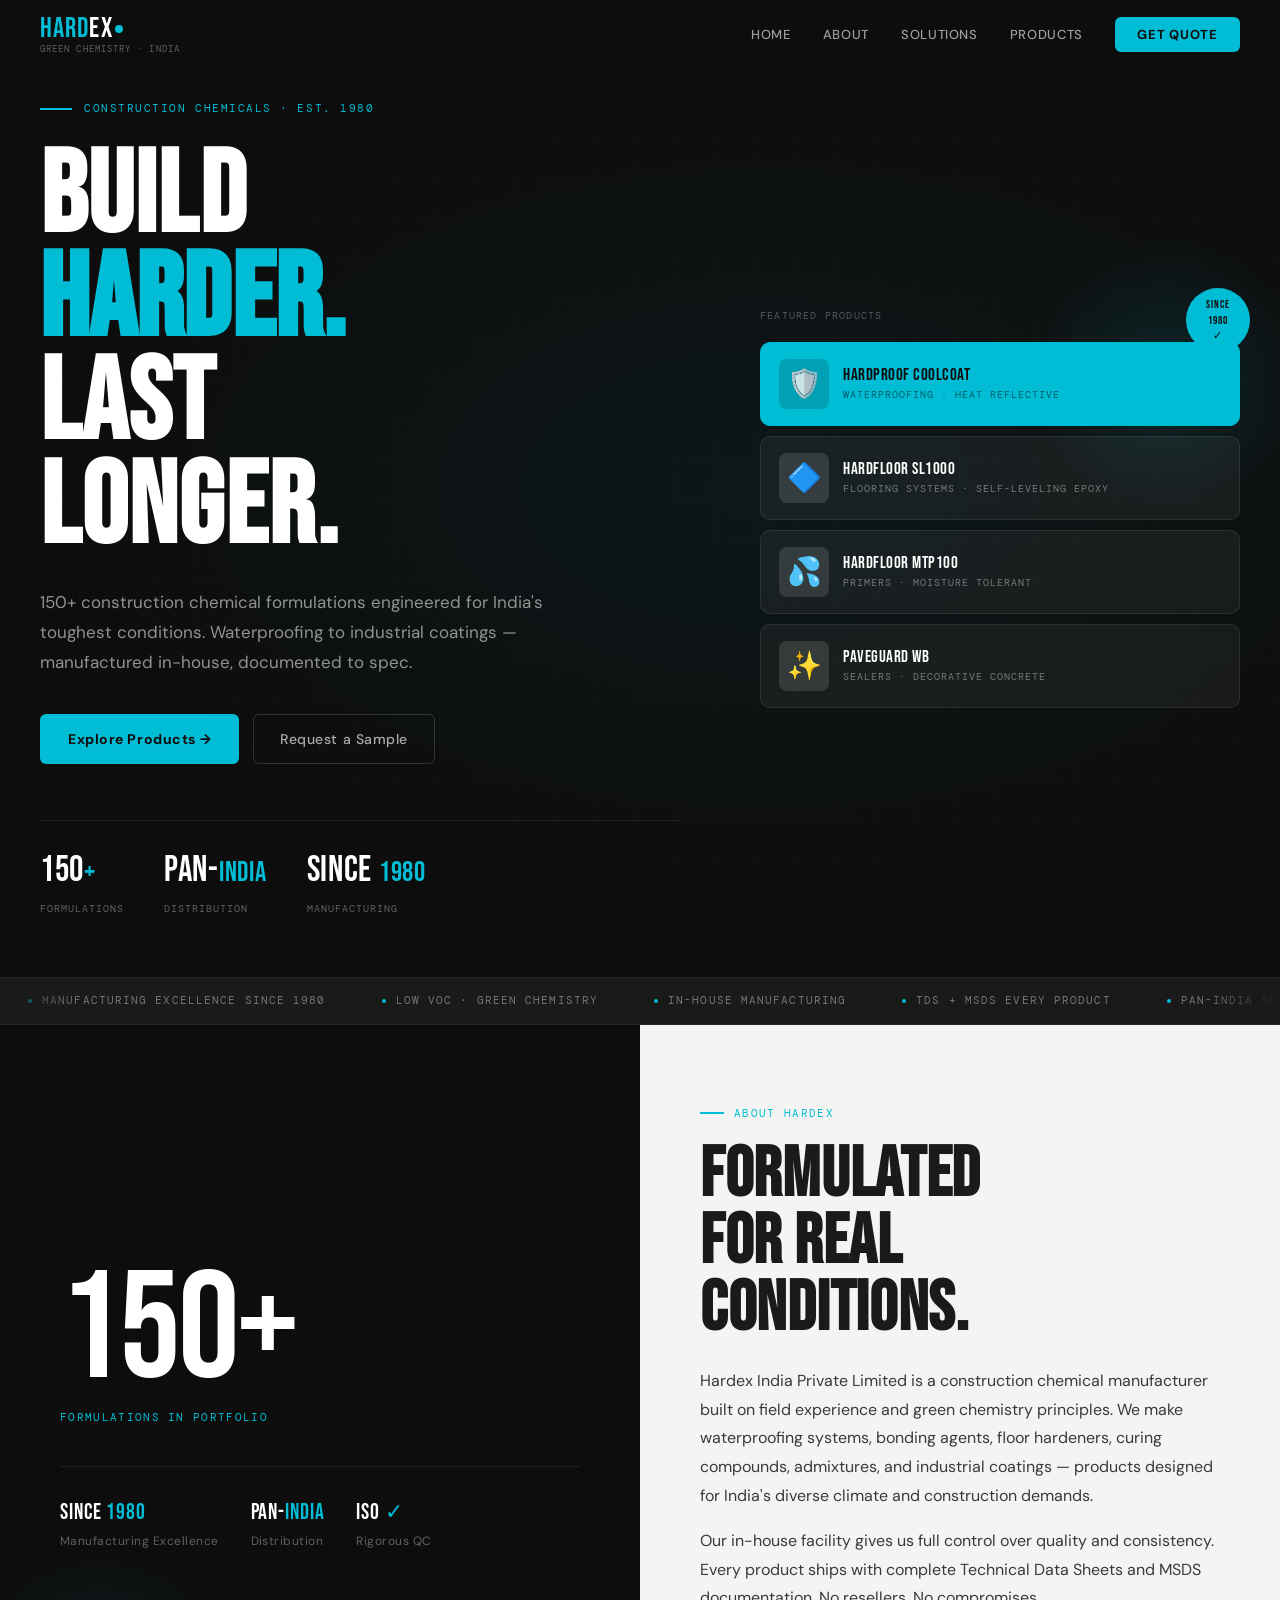
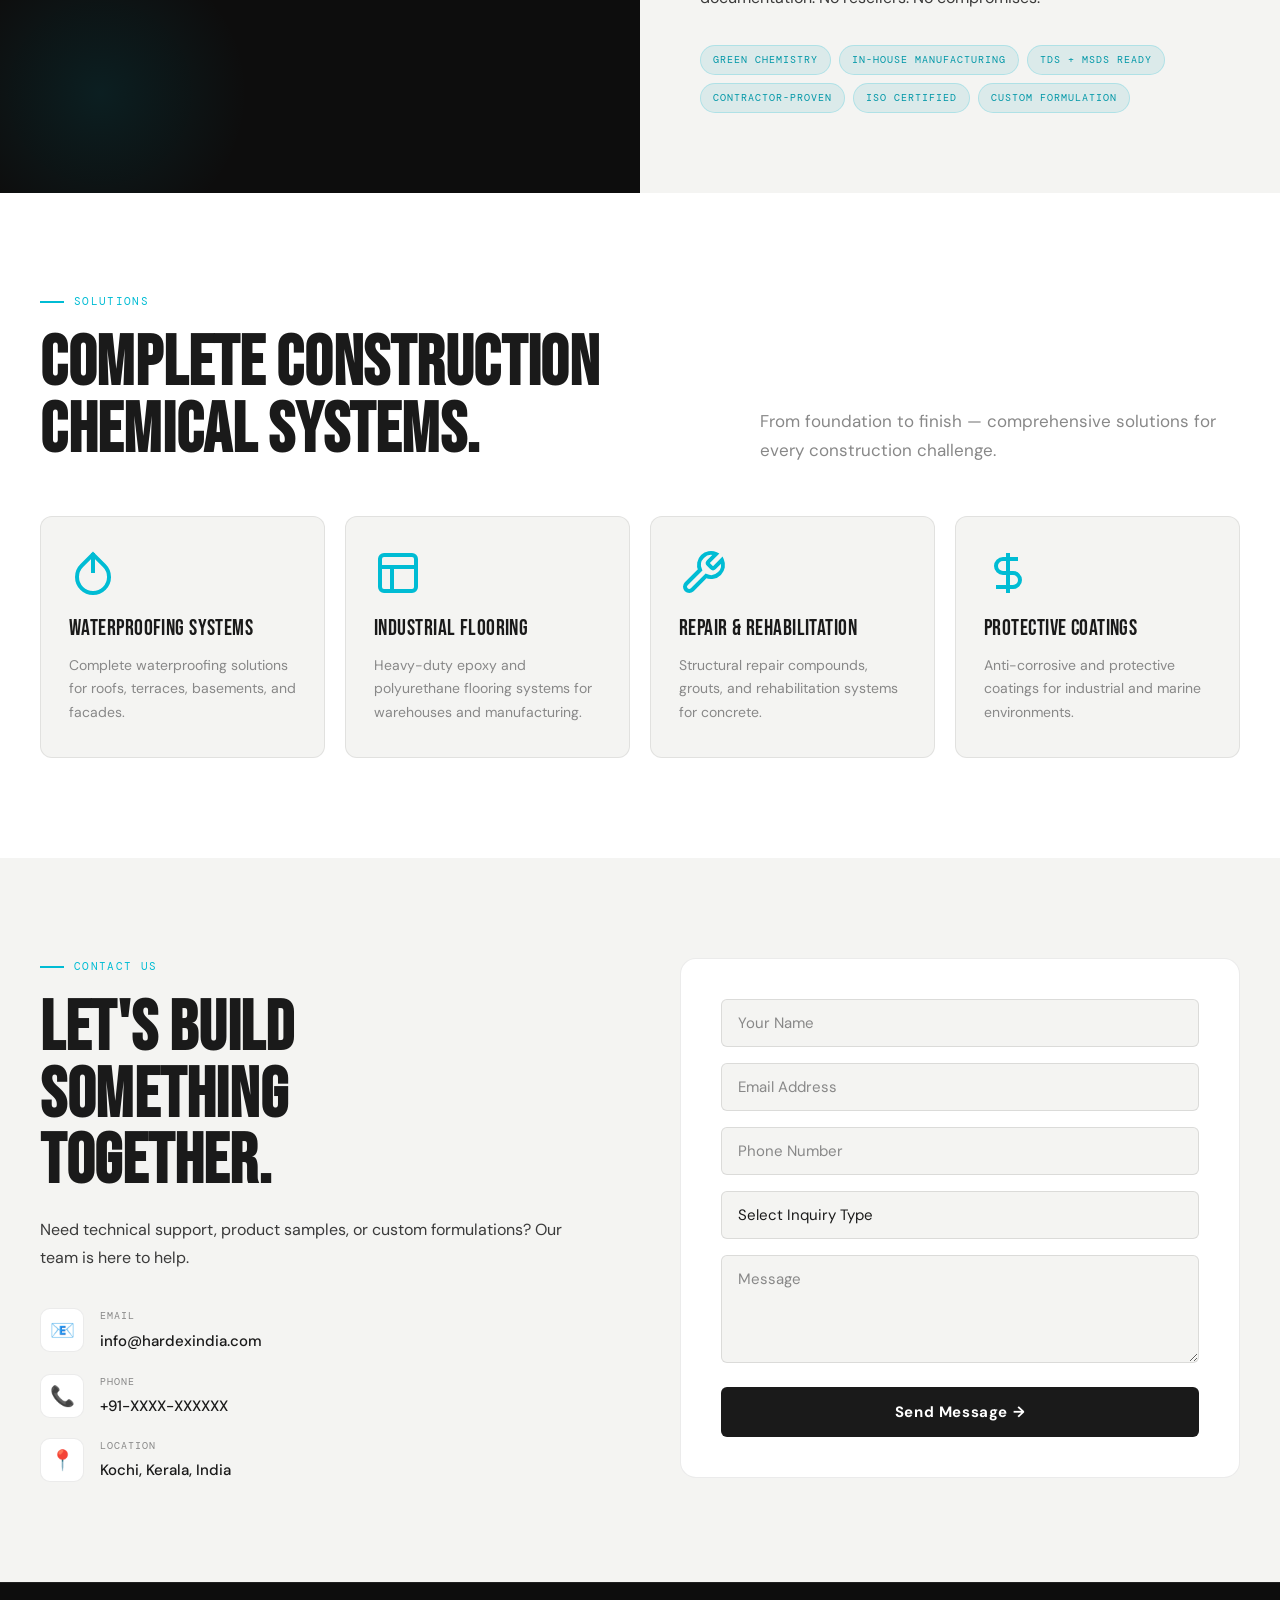
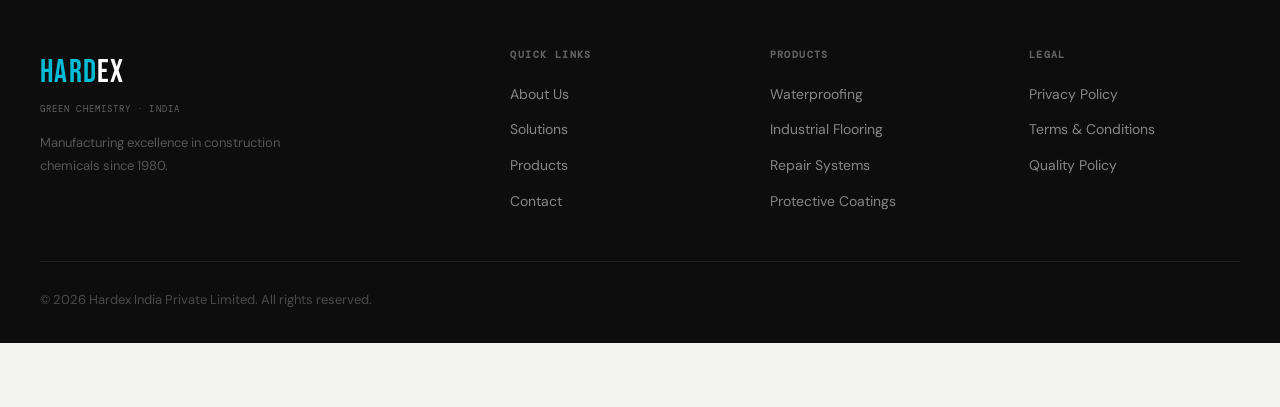
==== commit 6d34041a: "Expand solutions data using product taxonomy mapping" ====
--- a/index.html
+++ b/index.html
@@ -40,7 +40,13 @@
 }
 </script>
   <link href="https://fonts.googleapis.com/css2?family=Bebas+Neue&family=DM+Sans:wght@300;400;500;700&family=DM+Mono:wght@400;500&display=swap" rel="stylesheet">
-    <link rel="stylesheet" href="css/index.css">
+  <link rel="stylesheet" href="css/styles.css">
+  <link rel="stylesheet" href="components/tooltip.css">
+  <style id="hi">
+/* ═══════════════════════════════════════════════════════════════════
+   HARDEX INDIA — DESIGN SYSTEM
+   Industrial Editorial · Bebas Neue + DM Sans + DM Mono
+═══════════════════════════════════════════════════════════════════ */
 
 :root {
   --teal:        #00BCD4;
@@ -1513,7 +1519,22 @@
 </head>
 <body>
 
-<div id="shared-nav"></div>
+<nav class="nav" id="nav">
+  <a href="#home" class="nav-logo">
+    <div class="logo-word"><em>hard</em>ex<span class="logo-eye"></span></div>
+    <div class="logo-sub">Green Chemistry · India</div>
+  </a>
+  <ul class="nav-links">
+    <li><a href="#home">Home</a></li>
+    <li><a href="#about">About</a></li>
+    <li><a href="#solutions">Solutions</a></li>
+    <li><a href="products.html">Products</a></li>
+    <li><a href="#contact" class="nav-cta">Get Quote</a></li>
+  </ul>
+  <button class="nav-toggle" aria-label="Toggle menu" aria-expanded="false">
+    <span></span><span></span><span></span>
+  </button>
+</nav>
 
 <section id="home" class="hero">
   <div class="hero-l rv">
@@ -1701,9 +1722,734 @@
   <div class="footer-bottom"><p>&copy; 2026 Hardex India Private Limited. All rights reserved.</p></div>
 </footer>
 
-<script src="js/index-1.js"></script>
+<script>
+// ═══════════════════════════════════════════════════════════════════
+// SITE CONFIGURATION
+// ═══════════════════════════════════════════════════════════════════
+// EDIT THIS FILE TO UPDATE: Company info, colors, stats, contact details
+// TOKEN COST TO REGENERATE: ~100 tokens
+
+const SITE_CONFIG = {
+  
+  // ═══ COMPANY INFORMATION ═══
+  company: {
+    name: 'Hardex India Private Limited',
+    shortName: 'Hardex India',
+    tagline: 'GREEN CHEMISTRY',
+    founded: '1980',
+    
+    description: '150+ construction chemical formulations engineered for India\'s toughest conditions. Waterproofing to industrial coatings — manufactured in-house, documented to spec.',
+    
+    // Hero Section Stats
+    stats: [
+      { number: '150+', label: 'Formulations' },
+      { number: 'Pan-India', label: 'Distribution' }
+      // Note: Removed "₹5Cr Production Capacity" as requested
+    ],
+    
+    // About Section Metrics
+    metrics: [
+      { value: 'Since 1980', label: 'Manufacturing Excellence' },
+      { value: '150+', label: 'Product Formulations' },
+      { value: 'Pan-India', label: 'Distribution Network' },
+      { value: 'ISO Certified', label: 'Rigorous QC Checks' }
+    ]
+  },
+  
+  // ═══ CONTACT INFORMATION ═══
+  contact: {
+    email: 'info@hardexindia.com',
+    phone: '+91-XXXX-XXXXXX', // Update with actual number
+    address: 'Kochi, Kerala, India', // Update with full address
+    
+    // Social Media (Add links when available)
+    social: {
+      linkedin: '#',
+      twitter: '#',
+      instagram: '#'
+    }
+  },
+  
+  // ═══ BRAND COLORS ═══
+  // Used throughout the site - change here to update everywhere
+  colors: {
+    primary: '#00BCD4',      // Cyan/Teal (Hardex brand color)
+    primaryDark: '#0097A7',  // Darker teal
+    accent: '#00E5FF',       // Bright cyan
+    dark: '#1A1A1A',         // Almost black
+    light: '#F5F5F5',        // Off-white
+    white: '#FFFFFF',
+    success: '#4CAF50',
+    warning: '#FF9800',
+    error: '#F44336'
+  },
+  
+  // ═══ NAVIGATION MENU ═══
+  navigation: [
+    { label: 'Home', href: '#home' },
+    { label: 'About', href: '#about' },
+    { label: 'Solutions', href: '#solutions' },
+    { label: 'Products', href: 'products.html' },
+    { label: 'Contact', href: '#contact', cta: true }
+  ],
+  
+  // ═══ SOLUTION CATEGORIES ═══
+  // These appear in the solutions section on homepage
+  solutions: [
+    {
+      title: 'Waterproofing Systems',
+      description: 'Complete waterproofing solutions for roofs, terraces, basements, and facades.',
+      icon: 'waterproofing', // SVG icons defined in components
+      bgImage: '' // Leave empty or add image URL: '/assets/images/waterproofing-bg.jpg'
+    },
+    {
+      title: 'Industrial Flooring',
+      description: 'Heavy-duty epoxy and polyurethane flooring systems for warehouses and manufacturing.',
+      icon: 'flooring',
+      bgImage: ''
+    },
+    {
+      title: 'Repair & Rehabilitation',
+      description: 'Structural repair compounds, grouts, and rehabilitation systems for concrete.',
+      icon: 'repair',
+      bgImage: ''
+    },
+    {
+      title: 'Protective Coatings',
+      description: 'Anti-corrosive and protective coatings for industrial and marine environments.',
+      icon: 'coating',
+      bgImage: ''
+    }
+  ],
+  
+  // ═══ FEATURE FLAGS ═══
+  // Turn features on/off
+  features: {
+    showChat: false,           // Live chat widget
+    showNewsletter: true,      // Newsletter signup
+    showTestimonials: false,   // Customer testimonials section
+    enableAnalytics: false     // Google Analytics (add tracking ID below)
+  },
+  
+  // ═══ SEO DEFAULTS ═══
+  seo: {
+    siteName: 'Hardex India',
+    defaultTitle: 'Hardex India | Construction Chemicals & Industrial Coatings',
+    defaultDescription: 'Leading manufacturer of construction chemicals and industrial coatings in India. 150+ formulations including waterproofing, epoxy flooring, and protective coatings.',
+    keywords: ['construction chemicals', 'industrial coatings', 'waterproofing', 'epoxy flooring', 'India', 'manufacturer'],
+    author: 'Hardex India Private Limited',
+    language: 'en-IN',
+    ogImage: '/assets/images/og-image.jpg' // Social media preview image
+  }
+};
+
+// Export for use in other files
+if (typeof module !== 'undefined' && module.exports) {
+  module.exports = { SITE_CONFIG };
+}
+// ═══════════════════════════════════════════════════════════════════
+// PRODUCTS DATABASE loaded from external file
+// ═══════════════════════════════════════════════════════════════════
+</script>
 <script src="products-data.js"></script>
-<script src="js/index-2.js"></script>
-<script src="components/shared-nav.js"></script>
+<script>
+// ═══════════════════════════════════════════════════════════════════
+// SEO.JS — Auto-generates meta tags from site-config.js
+// Runs on both index.html and products.html
+// ═══════════════════════════════════════════════════════════════════
+
+(function () {
+  'use strict';
+
+  function init() {
+    const cfg = (typeof SITE_CONFIG !== 'undefined') ? SITE_CONFIG : null;
+    if (!cfg) return;
+
+    const seo = cfg.seo || {};
+    const company = cfg.company || {};
+
+    // Determine page-specific overrides
+    const isProductsPage = window.location.pathname.includes('products');
+    const title = isProductsPage
+      ? `Products | ${cfg.company.shortName}`
+      : seo.defaultTitle;
+    const description = isProductsPage
+      ? `Complete catalog of ${company.shortName} construction chemical products. TDS and MSDS available for every product.`
+      : seo.defaultDescription;
+    const keywords = (seo.keywords || []).join(', ');
+
+    // Set title
+    document.title = title;
+
+    // Helper
+    function setMeta(name, content, isOg) {
+      if (!content) return;
+      const attr = isOg ? 'property' : 'name';
+      let el = document.querySelector(`meta[${attr}="${name}"]`);
+      if (!el) {
+        el = document.createElement('meta');
+        el.setAttribute(attr, name);
+        document.head.appendChild(el);
+      }
+      el.setAttribute('content', content);
+    }
+
+    // Basic meta
+    setMeta('description', description);
+    setMeta('keywords', keywords);
+    setMeta('author', seo.author || company.name);
+    setMeta('robots', 'index, follow');
+
+    // Open Graph
+    setMeta('og:title', title, true);
+    setMeta('og:description', description, true);
+    setMeta('og:type', 'website', true);
+    setMeta('og:site_name', seo.siteName || company.shortName, true);
+    if (seo.ogImage) setMeta('og:image', seo.ogImage, true);
+
+    // Twitter
+    setMeta('twitter:card', 'summary_large_image');
+    setMeta('twitter:title', title);
+    setMeta('twitter:description', description);
+
+    // Language
+    document.documentElement.lang = seo.language || 'en-IN';
+
+    // Structured Data (JSON-LD)
+    const jsonLd = {
+      '@context': 'https://schema.org',
+      '@type': 'Organization',
+      name: company.name,
+      url: window.location.origin,
+      description: description,
+      contactPoint: {
+        '@type': 'ContactPoint',
+        telephone: (cfg.contact || {}).phone || '',
+        email: (cfg.contact || {}).email || '',
+        contactType: 'customer service'
+      }
+    };
+
+    let ldScript = document.getElementById('hardex-ld');
+    if (!ldScript) {
+      ldScript = document.createElement('script');
+      ldScript.id = 'hardex-ld';
+      ldScript.type = 'application/ld+json';
+      document.head.appendChild(ldScript);
+    }
+    ldScript.textContent = JSON.stringify(jsonLd);
+  }
+
+  if (document.readyState === 'loading') {
+    document.addEventListener('DOMContentLoaded', init);
+  } else {
+    init();
+  }
+
+})();
+// ═══════════════════════════════════════════════════════════════════
+// TOOLTIP.JS — Product hover tooltips (desktop) + bottom sheet (mobile)
+// ═══════════════════════════════════════════════════════════════════
+
+(function () {
+  'use strict';
+
+  // ─── Build inner HTML shared by tooltip and sheet ───
+  function buildContent(product) {
+    const tdsBtn = product.tds
+      ? `<a href="${product.tds}" target="_blank" rel="noopener" class="tt-btn tt-btn-tds">↓ TDS</a>`
+      : `<span class="tt-btn tt-btn-na">TDS N/A</span>`;
+
+    const msdsBtn = product.msds
+      ? `<a href="${product.msds}" target="_blank" rel="noopener" class="tt-btn tt-btn-msds">↓ MSDS</a>`
+      : `<span class="tt-btn tt-btn-na">MSDS N/A</span>`;
+
+    return `
+      <span class="tt-icon">${product.icon || '🧪'}</span>
+      <div class="tt-name">${product.name}</div>
+      <div class="tt-sub">${product.category} · ${product.subcategory}</div>
+      <div class="tt-desc">${product.shortDesc}</div>
+      ${product.realTalk ? `<details class="tt-rt-wrap"><summary class="tt-rt-toggle">Real Talk</summary><div class="tt-rt-body">${product.realTalk}</div></details>` : ''}
+      <div class="tt-divider"></div>
+      <div class="tt-row">
+        <span class="tt-label">Application</span>
+        <span class="tt-val">${product.application}</span>
+      </div>
+      <div class="tt-row">
+        <span class="tt-label">Coverage</span>
+        <span class="tt-val">${product.coverage}</span>
+      </div>
+      <div class="tt-buttons">${tdsBtn}${msdsBtn}</div>
+      <a href="index.html#contact" class="tt-enquire">Request Sample →</a>
+    `;
+  }
+
+  // ─── Desktop Tooltip ───
+  let activeTooltip = null;
+  let hideTimer = null;
+
+  function createTooltip() {
+    const el = document.createElement('div');
+    el.className = 'prod-tooltip';
+    el.setAttribute('role', 'tooltip');
+    document.body.appendChild(el);
+    return el;
+  }
+
+  const tooltip = createTooltip();
+
+  function showTooltip(card, product) {
+    clearTimeout(hideTimer);
+
+    tooltip.innerHTML = buildContent(product);
+    tooltip.style.display = 'block';
+
+    // Position below card
+    const rect = card.getBoundingClientRect();
+    const scrollY = window.scrollY;
+    const scrollX = window.scrollX;
+
+    let top = rect.bottom + scrollY + 12;
+    let left = rect.left + scrollX;
+
+    // Flip up if too close to bottom
+    const spaceBelow = window.innerHeight - rect.bottom;
+    const flip = spaceBelow < 340;
+    if (flip) {
+      top = rect.top + scrollY - 12;
+      tooltip.classList.add('flip');
+    } else {
+      tooltip.classList.remove('flip');
+    }
+
+    // Keep within viewport
+    const tipW = 300;
+    if (left + tipW > window.innerWidth - 16) {
+      left = window.innerWidth - tipW - 16;
+    }
+
+    if (flip) {
+      tooltip.style.top = '';
+      tooltip.style.bottom = (window.innerHeight - rect.top - scrollY) + 12 + 'px';
+    } else {
+      tooltip.style.bottom = '';
+      tooltip.style.top = top + 'px';
+    }
+    tooltip.style.left = Math.max(16, left) + 'px';
+
+    // Trigger transition
+    requestAnimationFrame(() => {
+      tooltip.classList.add('visible');
+    });
+
+    activeTooltip = tooltip;
+  }
+
+  function hideTooltip() {
+    hideTimer = setTimeout(() => {
+      tooltip.classList.remove('visible');
+    }, 120);
+  }
+
+  // ─── Mobile Sheet ───
+  let sheet = null;
+  let overlay = null;
+
+  function ensureSheet() {
+    if (sheet) return;
+
+    overlay = document.createElement('div');
+    overlay.className = 'tooltip-overlay';
+    overlay.addEventListener('click', closeSheet);
+    document.body.appendChild(overlay);
+
+    sheet = document.createElement('div');
+    sheet.className = 'prod-sheet';
+    document.body.appendChild(sheet);
+  }
+
+  function openSheet(product) {
+    ensureSheet();
+
+    sheet.innerHTML = `<div class="sheet-handle"></div>${buildContent(product)}`;
+
+    overlay.classList.add('active');
+    requestAnimationFrame(() => {
+      overlay.classList.add('visible');
+      sheet.classList.add('visible');
+    });
+
+    document.body.style.overflow = 'hidden';
+  }
+
+  function closeSheet() {
+    if (!sheet) return;
+    overlay.classList.remove('visible');
+    sheet.classList.remove('visible');
+    document.body.style.overflow = '';
+    setTimeout(() => overlay.classList.remove('active'), 300);
+  }
+
+  // ─── Bind to product cards ───
+  function bindCard(card, product) {
+    const isMobile = () => window.innerWidth <= 768;
+
+    // Desktop: hover
+    card.addEventListener('mouseenter', () => {
+      if (!isMobile()) showTooltip(card, product);
+    });
+    card.addEventListener('mouseleave', () => {
+      if (!isMobile()) hideTooltip();
+    });
+
+    // Tooltip: stay visible when hovering tooltip itself
+    tooltip.addEventListener('mouseenter', () => clearTimeout(hideTimer));
+    tooltip.addEventListener('mouseleave', () => hideTooltip());
+
+    // Mobile: tap
+    card.addEventListener('click', () => {
+      if (isMobile()) openSheet(product);
+    });
+
+    // Keyboard
+    card.setAttribute('tabindex', '0');
+    card.setAttribute('role', 'button');
+    card.addEventListener('keydown', (e) => {
+      if (e.key === 'Enter' || e.key === ' ') {
+        e.preventDefault();
+        if (isMobile()) openSheet(product);
+        else showTooltip(card, product);
+      }
+    });
+  }
+
+  // Expose for product-cards.js
+  window.HardexTooltip = { bindCard };
+
+  // Close sheet on escape
+  document.addEventListener('keydown', (e) => {
+    if (e.key === 'Escape') {
+      hideTooltip();
+      closeSheet();
+    }
+  });
+
+})();
+// ═══════════════════════════════════════════════════════════════════
+// PRODUCT-CARDS.JS — Renders products from products-data.js
+// Populates: #featured-products (homepage) · #all-products-grid (products page)
+// ═══════════════════════════════════════════════════════════════════
+
+(function () {
+  'use strict';
+
+  function init() {
+    if (typeof PRODUCTS === 'undefined') {
+      console.warn('Hardex: PRODUCTS not loaded. Check products-data.js.');
+      return;
+    }
+
+    renderFeatured();
+    renderAllProducts();
+  }
+
+  // ─── Homepage: Featured stack ───
+  function renderFeatured() {
+    const container = document.getElementById('featured-products');
+    if (!container) return;
+
+    const featured = PRODUCTS.filter(p => p.featured);
+    if (!featured.length) {
+      container.innerHTML = '<p style="color:rgba(255,255,255,0.3);font-size:13px">No featured products yet.</p>';
+      return;
+    }
+
+    featured.forEach((product, i) => {
+      const card = document.createElement('div');
+      card.className = `feat-card rv${i === 0 ? ' primary' : ''}`;
+      card.innerHTML = `
+        <div class="feat-card-icon">${product.icon || '🧪'}</div>
+        <div class="feat-card-info">
+          <div class="feat-card-name">${product.name}</div>
+          <div class="feat-card-cat">${product.category} · ${product.subcategory}</div>
+        </div>
+      `;
+      container.appendChild(card);
+
+      if (window.HardexTooltip) {
+        window.HardexTooltip.bindCard(card, product);
+      }
+    });
+  }
+
+  // ─── Products page: Full grid by category ───
+  function renderAllProducts() {
+    const container = document.getElementById('all-products-grid');
+    if (!container) return;
+
+    // Group by category
+    const categories = {};
+    PRODUCTS.forEach(product => {
+      if (!categories[product.category]) {
+        categories[product.category] = [];
+      }
+      categories[product.category].push(product);
+    });
+
+    if (!Object.keys(categories).length) {
+      container.innerHTML = '<p style="color:var(--muted);padding:40px">No products yet. Add products to products-data.js.</p>';
+      return;
+    }
+
+    Object.entries(categories).forEach(([catName, products]) => {
+      const group = document.createElement('div');
+      group.className = 'cat-group rv';
+
+      group.innerHTML = `
+        <div class="cat-header">
+          <span class="cat-name">${catName}</span>
+          <span class="cat-count">${products.length} product${products.length !== 1 ? 's' : ''}</span>
+        </div>
+        <div class="cat-grid" id="cat-${slug(catName)}"></div>
+      `;
+
+      container.appendChild(group);
+
+      const grid = group.querySelector('.cat-grid');
+      products.forEach(product => {
+        const card = buildProductCard(product);
+        grid.appendChild(card);
+
+        if (window.HardexTooltip) {
+          window.HardexTooltip.bindCard(card, product);
+        }
+      });
+    });
+  }
+
+  function buildProductCard(product) {
+    const card = document.createElement('div');
+    card.className = 'prod-card';
+    card.id = `product-${product.id}`;
+
+    const hasTds = !!product.tds;
+    const tdsBadge = hasTds
+      ? `<span style="font-family:var(--font-mono);font-size:9px;letter-spacing:0.08em;color:var(--teal);background:rgba(0,188,212,0.1);padding:3px 7px;border-radius:100px">TDS ✓</span>`
+      : '';
+
+    card.innerHTML = `
+      <span class="prod-card-icon">${product.icon || '🧪'}</span>
+      <div class="prod-card-name">${product.name}</div>
+      <div class="prod-card-sub">${product.subcategory}</div>
+      <div class="prod-card-desc">${product.shortDesc}</div>
+      <div class="prod-card-foot">
+        <span class="prod-card-cov">${product.coverage}</span>
+        <span class="prod-card-arrow">→</span>
+      </div>
+      ${tdsBadge ? `<div style="margin-top:10px">${tdsBadge}</div>` : ''}
+    `;
+
+    return card;
+  }
+
+  function slug(str) {
+    return str.toLowerCase().replace(/[^a-z0-9]+/g, '-');
+  }
+
+  // Wait for DOM + data
+  if (document.readyState === 'loading') {
+    document.addEventListener('DOMContentLoaded', init);
+  } else {
+    init();
+  }
+
+})();
+// ═══════════════════════════════════════════════════════════════════
+// MAIN.JS — Hardex India
+// Handles: Navbar, Mobile menu, Scroll reveal, Trust bar, Forms
+// ═══════════════════════════════════════════════════════════════════
+
+(function () {
+  'use strict';
+
+  /* ── NAVBAR SCROLL ─────────────────────────────────────────────── */
+  const nav = document.getElementById('nav');
+  if (nav) {
+    window.addEventListener('scroll', () => {
+      nav.classList.toggle('scrolled', window.scrollY > 40);
+    }, { passive: true });
+  }
+
+  /* ── MOBILE MENU TOGGLE ────────────────────────────────────────── */
+  const toggle  = document.querySelector('.nav-toggle');
+  const navList = document.querySelector('.nav-links');
+
+  if (toggle && navList) {
+    toggle.addEventListener('click', () => {
+      const open = navList.classList.toggle('open');
+      toggle.classList.toggle('open', open);
+      toggle.setAttribute('aria-expanded', open);
+      document.body.style.overflow = open ? 'hidden' : '';
+    });
+
+    navList.querySelectorAll('a').forEach(a => {
+      a.addEventListener('click', () => {
+        navList.classList.remove('open');
+        toggle.classList.remove('open');
+        document.body.style.overflow = '';
+      });
+    });
+
+    document.addEventListener('click', (e) => {
+      if (!nav.contains(e.target)) {
+        navList.classList.remove('open');
+        toggle.classList.remove('open');
+        document.body.style.overflow = '';
+      }
+    });
+  }
+
+  /* ── TRUST BAR — Duplicate items for seamless loop ────────────── */
+  const trust = document.querySelector('.trust');
+  if (trust) {
+    const items = Array.from(trust.children);
+    const inner = document.createElement('div');
+    inner.className = 'trust-inner';
+    items.forEach(item => inner.appendChild(item));
+    items.forEach(item => {
+      const clone = item.cloneNode(true);
+      inner.appendChild(clone);
+    });
+    trust.appendChild(inner);
+  }
+
+  /* ── SCROLL REVEAL ─────────────────────────────────────────────── */
+  function initScrollReveal() {
+    const els = document.querySelectorAll('.rv');
+    if (!els.length) return;
+
+    const reveal = (el) => el.classList.add('visible');
+
+    const observer = new IntersectionObserver((entries) => {
+      entries.forEach(entry => {
+        if (entry.isIntersecting) {
+          reveal(entry.target);
+          observer.unobserve(entry.target);
+        }
+      });
+    }, { threshold: 0.06, rootMargin: '0px 0px -20px 0px' });
+
+    els.forEach(el => {
+      const rect = el.getBoundingClientRect();
+      // Already in viewport on load — reveal immediately, no observer needed
+      if (rect.top < window.innerHeight && rect.bottom > 0) {
+        reveal(el);
+      } else {
+        observer.observe(el);
+      }
+    });
+
+    // Safety net: force-reveal anything still hidden after 1s
+    setTimeout(() => {
+      document.querySelectorAll('.rv:not(.visible)').forEach(reveal);
+    }, 1000);
+  }
+
+  /* ── CONTACT FORM ──────────────────────────────────────────────── */
+  function initForm() {
+    const form = document.getElementById('contactForm');
+    if (!form) return;
+
+    form.addEventListener('submit', (e) => {
+      e.preventDefault();
+      const btn  = form.querySelector('.btn-submit');
+      const orig = btn.textContent;
+
+      btn.textContent = 'Sending…';
+      btn.disabled    = true;
+
+      setTimeout(() => {
+        btn.textContent     = '✓ Message Sent';
+        btn.style.background = '#4CAF50';
+        setTimeout(() => {
+          btn.textContent     = orig;
+          btn.style.background = '';
+          btn.disabled        = false;
+          form.reset();
+        }, 3000);
+      }, 1200);
+    });
+  }
+
+  function slowScrollTo(top, duration = 900) {
+    if (window.matchMedia('(prefers-reduced-motion: reduce)').matches) {
+      window.scrollTo(0, top);
+      return;
+    }
+
+    const start = window.scrollY;
+    const delta = top - start;
+    const startTime = performance.now();
+    const easeInOutCubic = (x) => (x < 0.5 ? 4 * x * x * x : 1 - Math.pow(-2 * x + 2, 3) / 2);
+
+    function step(now) {
+      const elapsed = now - startTime;
+      const progress = Math.min(elapsed / duration, 1);
+      window.scrollTo(0, start + delta * easeInOutCubic(progress));
+      if (progress < 1) requestAnimationFrame(step);
+    }
+
+    requestAnimationFrame(step);
+  }
+
+  /* ── SMOOTH SCROLL ─────────────────────────────────────────────── */
+  function initSmoothScroll() {
+    document.querySelectorAll('a[href^="#"]').forEach(a => {
+      a.addEventListener('click', (e) => {
+        const id     = a.getAttribute('href').slice(1);
+        const target = document.getElementById(id);
+        if (!target) return;
+        e.preventDefault();
+        const top = target.getBoundingClientRect().top + window.scrollY - 72;
+        slowScrollTo(top, 950);
+      });
+    });
+  }
+
+  /* ── HERO WORD STAGGER ─────────────────────────────────────────── */
+  function animateHero() {
+    const h1 = document.querySelector('.hero-h1');
+    if (!h1) return;
+
+    const words = h1.querySelectorAll('span');
+    words.forEach((w, i) => {
+      w.style.opacity    = '0';
+      w.style.transform  = 'translateY(20px)';
+      w.style.transition = `opacity 0.6s cubic-bezier(0.16,1,0.3,1) ${i * 0.09}s,
+                             transform 0.6s cubic-bezier(0.16,1,0.3,1) ${i * 0.09}s`;
+    });
+
+    requestAnimationFrame(() => {
+      setTimeout(() => {
+        words.forEach(w => {
+          w.style.opacity   = '1';
+          w.style.transform = 'translateY(0)';
+        });
+        const heroL = document.querySelector('.hero-l.rv');
+        if (heroL) heroL.classList.add('visible');
+      }, 120);
+    });
+  }
+
+  /* ── RUN ───────────────────────────────────────────────────────── */
+  document.addEventListener('DOMContentLoaded', () => {
+    initScrollReveal();
+    initForm();
+    initSmoothScroll();
+    animateHero();
+  });
+
+})();
+</script>
 </body>
 </html>
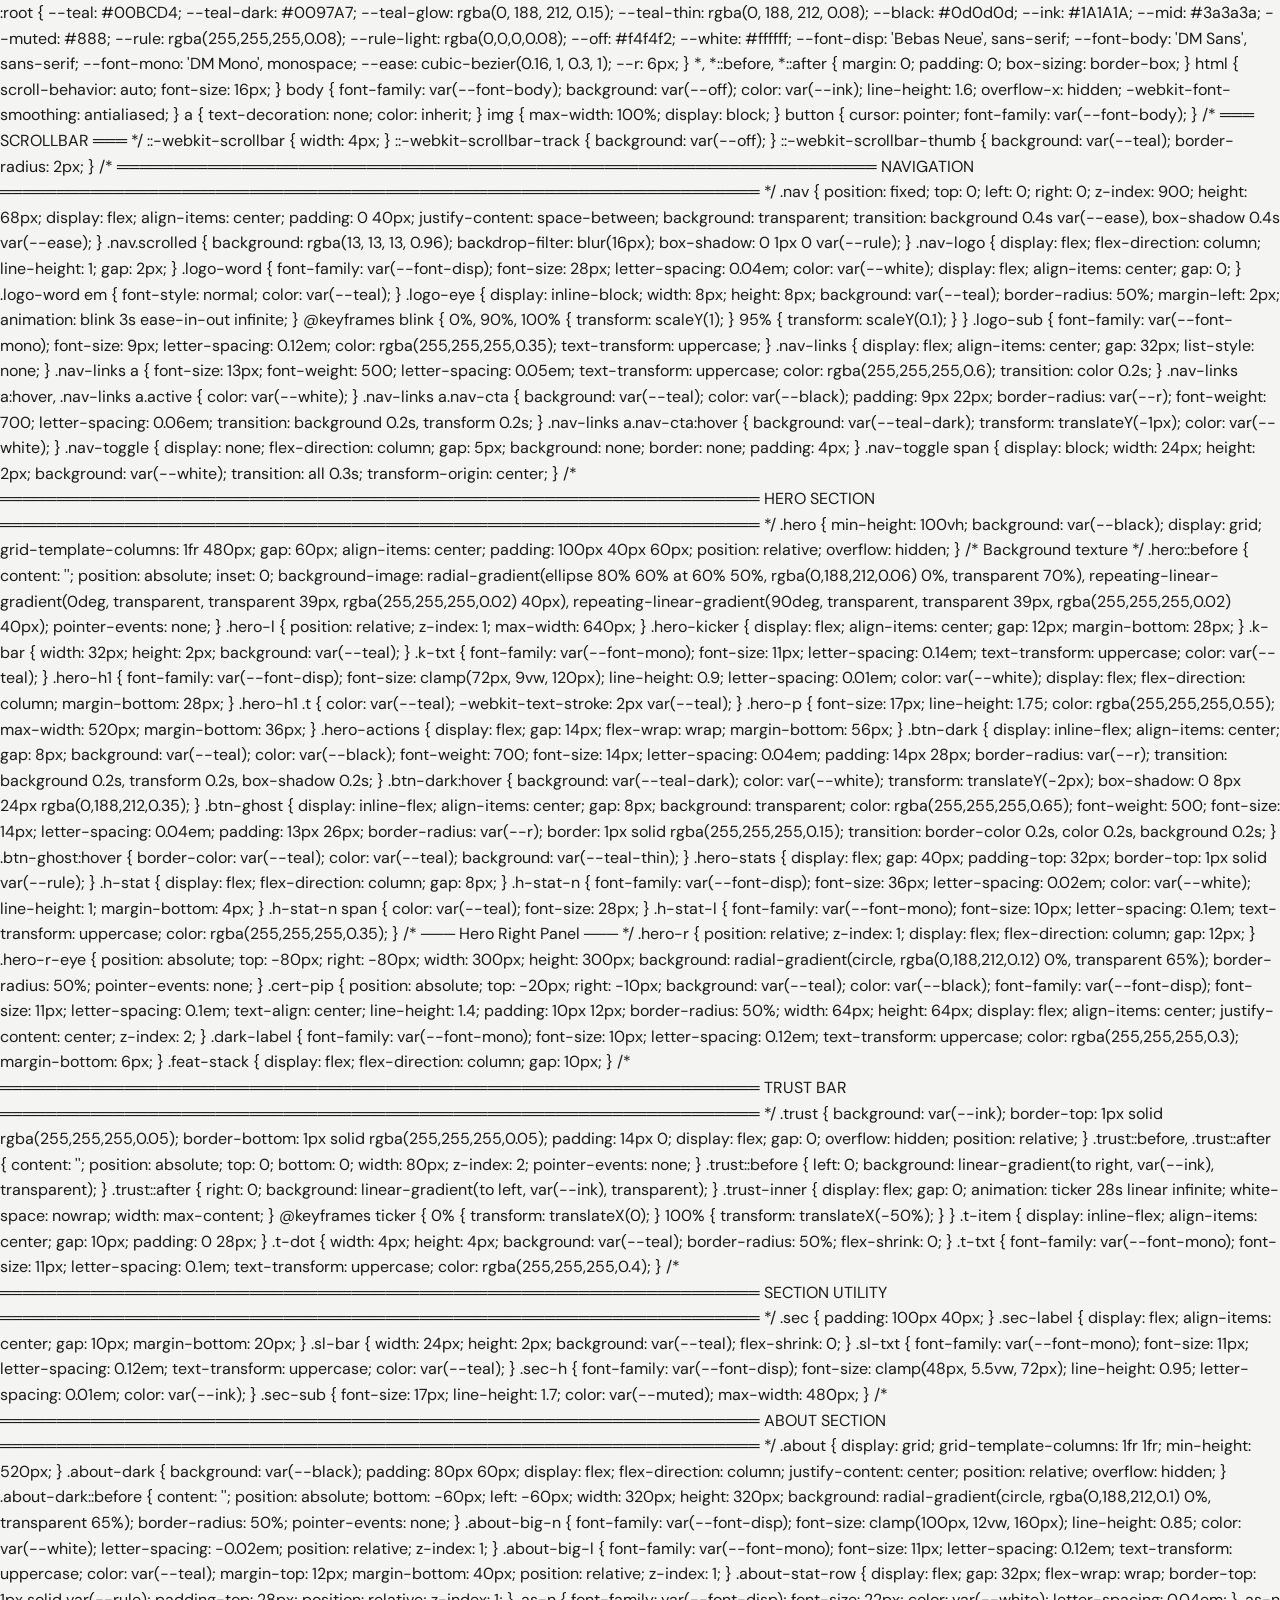
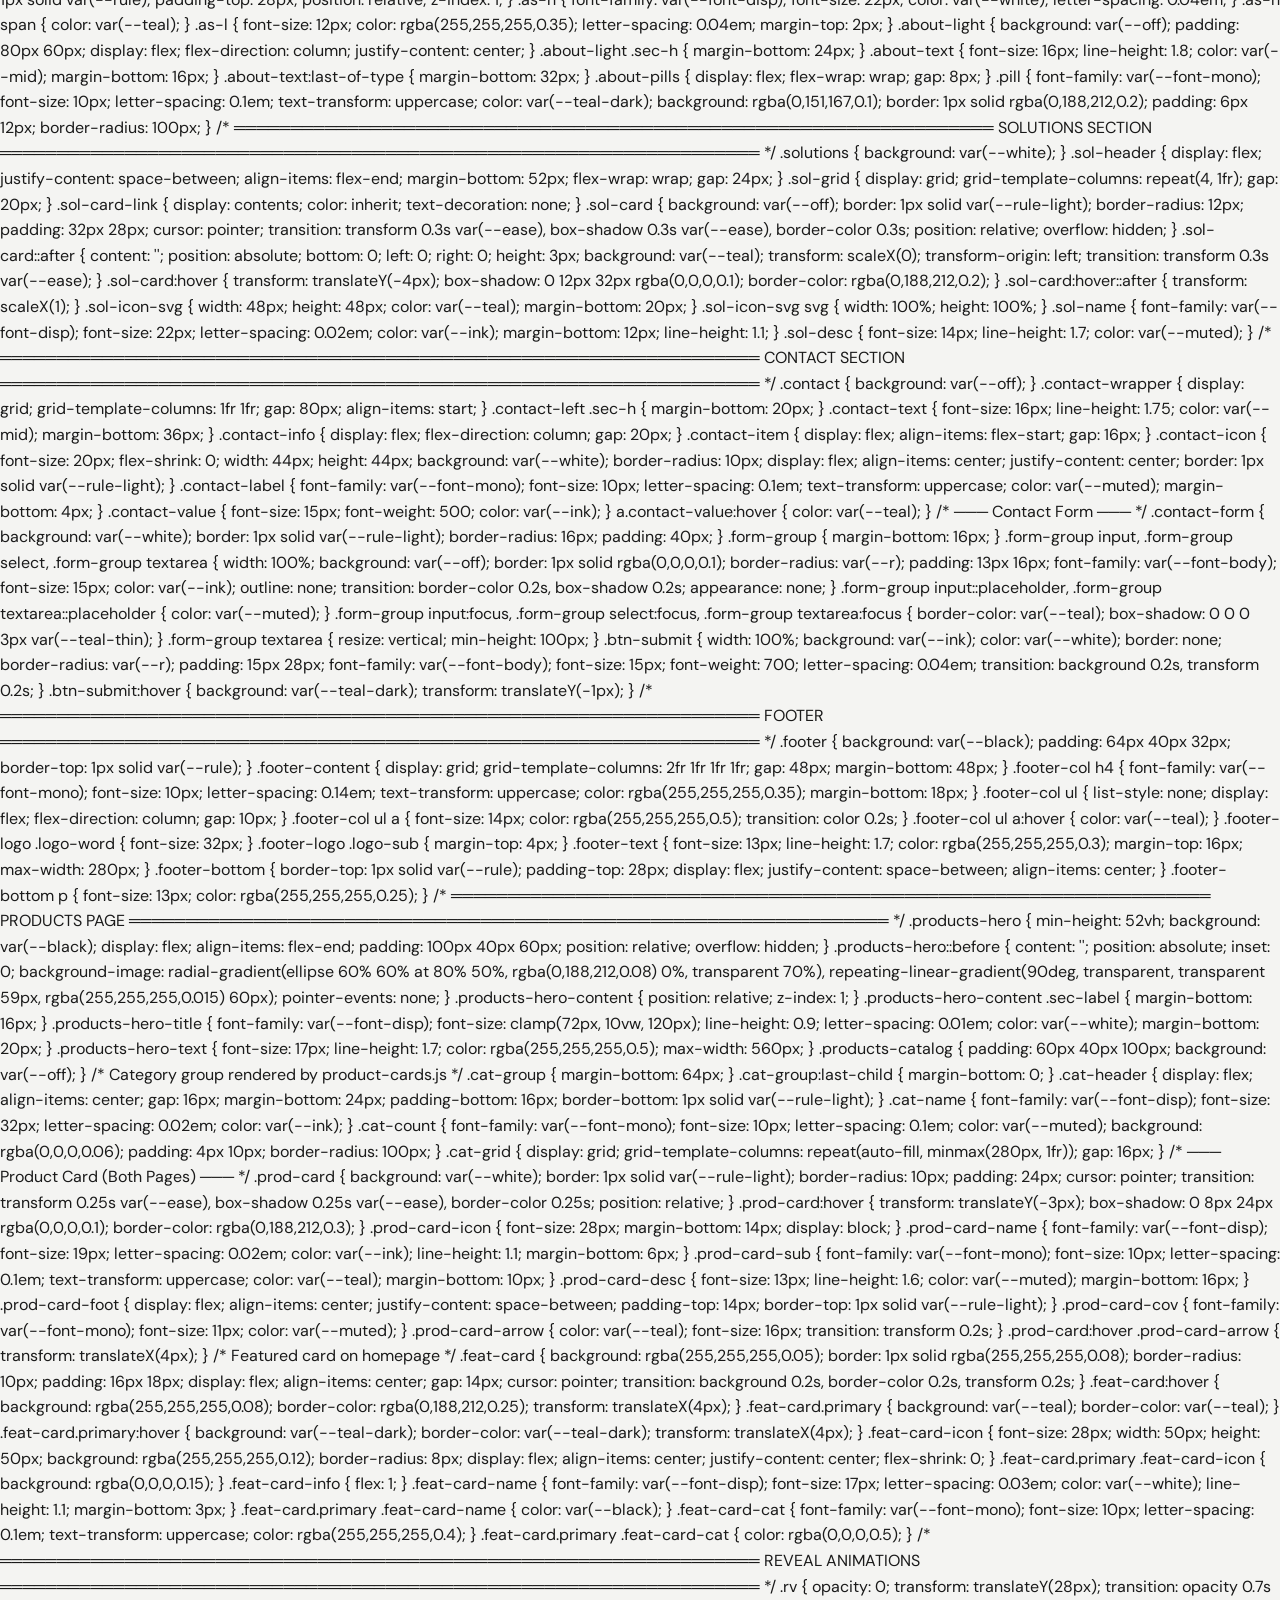
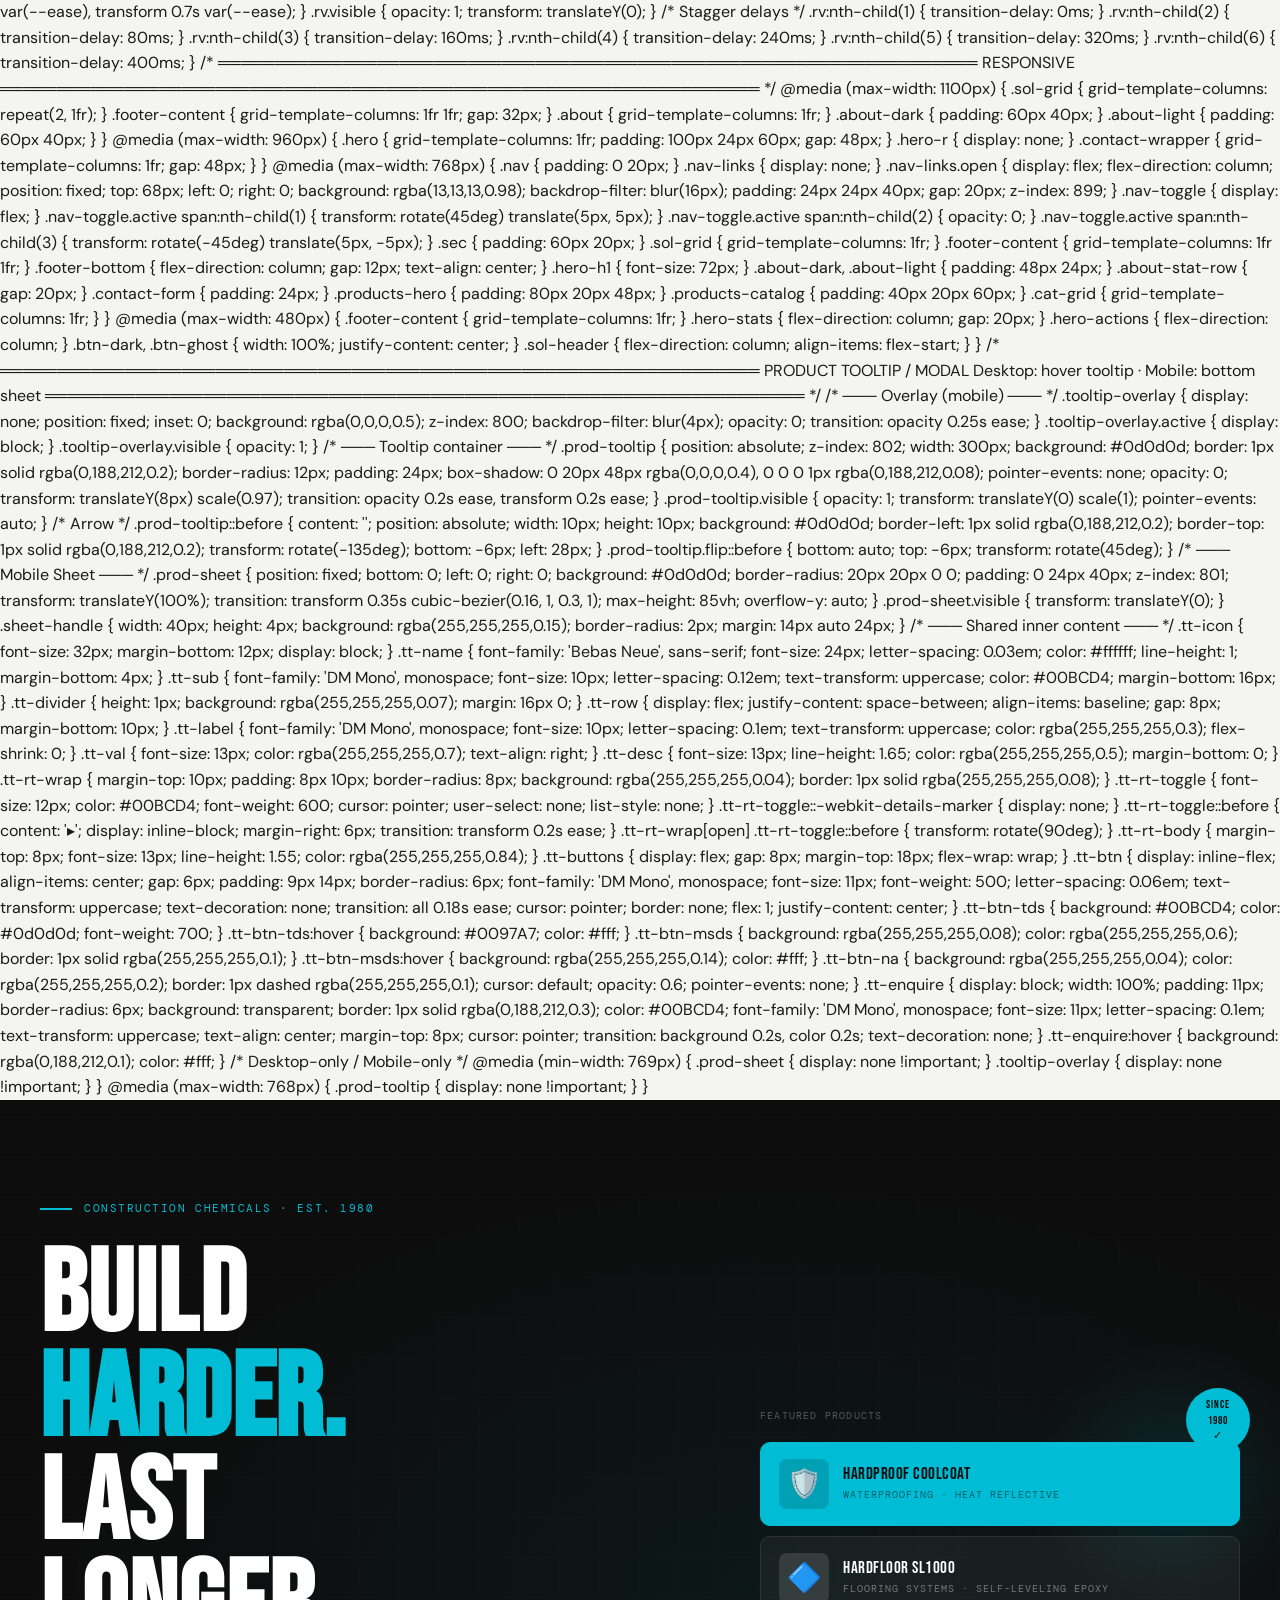
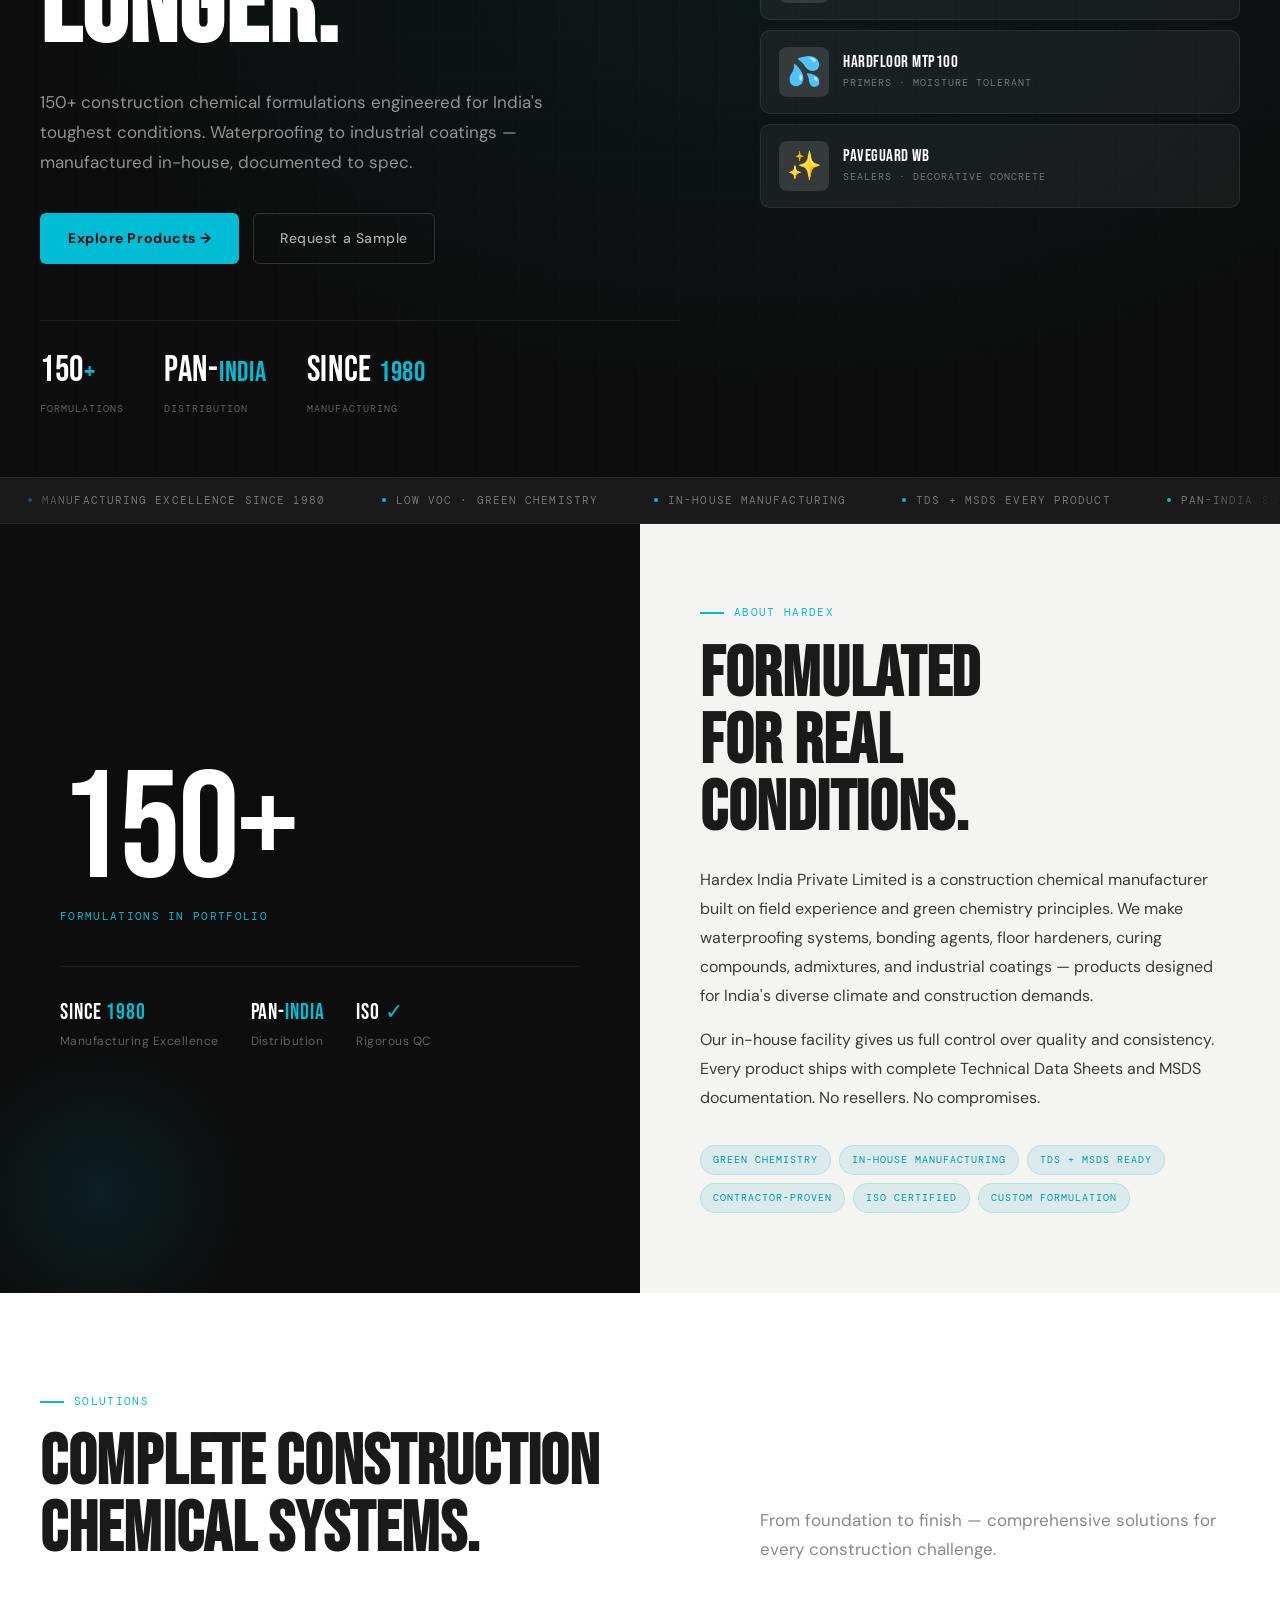
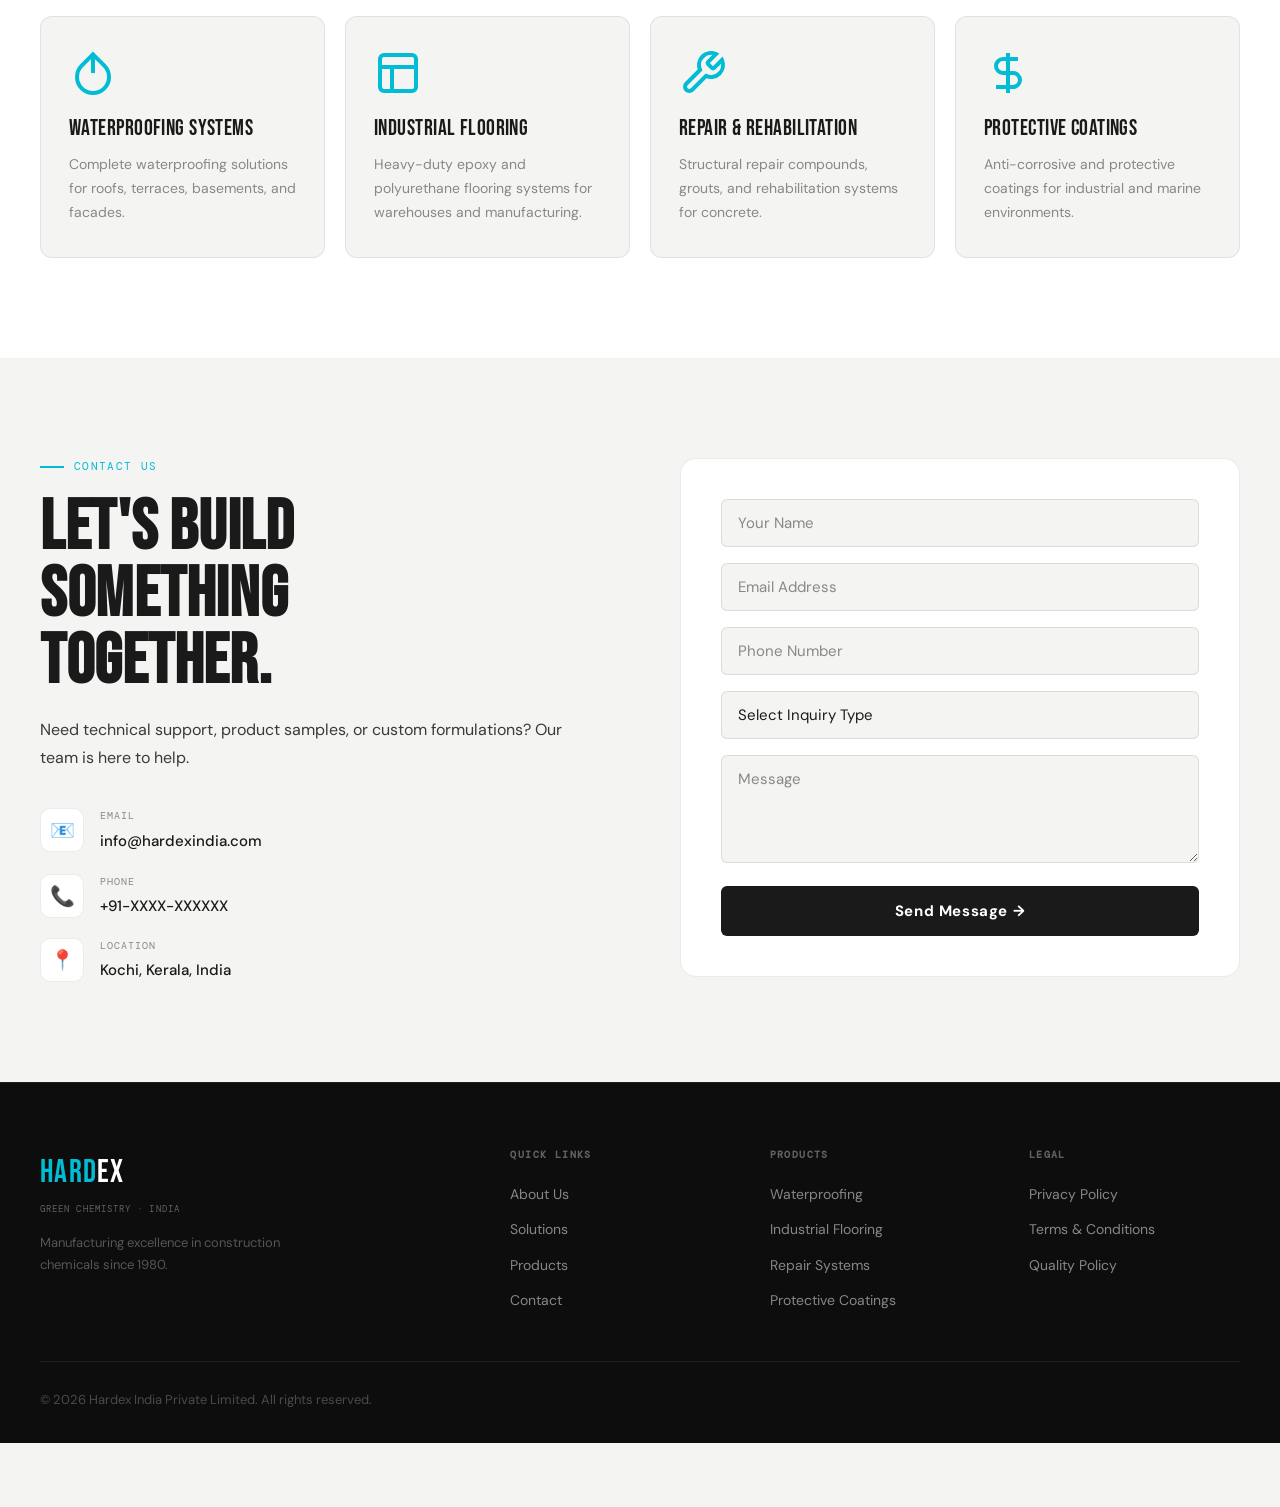
==== commit dd2d367d: "Merge branch 'main' into codex/add-sitemap,-404.html,-and-robots.txt-e499dk" ====
--- a/index.html
+++ b/index.html
@@ -40,13 +40,7 @@
 }
 </script>
   <link href="https://fonts.googleapis.com/css2?family=Bebas+Neue&family=DM+Sans:wght@300;400;500;700&family=DM+Mono:wght@400;500&display=swap" rel="stylesheet">
-  <link rel="stylesheet" href="css/styles.css">
-  <link rel="stylesheet" href="components/tooltip.css">
-  <style id="hi">
-/* ═══════════════════════════════════════════════════════════════════
-   HARDEX INDIA — DESIGN SYSTEM
-   Industrial Editorial · Bebas Neue + DM Sans + DM Mono
-═══════════════════════════════════════════════════════════════════ */
+    <link rel="stylesheet" href="css/index.css">
 
 :root {
   --teal:        #00BCD4;
@@ -1519,22 +1513,7 @@
 </head>
 <body>
 
-<nav class="nav" id="nav">
-  <a href="#home" class="nav-logo">
-    <div class="logo-word"><em>hard</em>ex<span class="logo-eye"></span></div>
-    <div class="logo-sub">Green Chemistry · India</div>
-  </a>
-  <ul class="nav-links">
-    <li><a href="#home">Home</a></li>
-    <li><a href="#about">About</a></li>
-    <li><a href="#solutions">Solutions</a></li>
-    <li><a href="products.html">Products</a></li>
-    <li><a href="#contact" class="nav-cta">Get Quote</a></li>
-  </ul>
-  <button class="nav-toggle" aria-label="Toggle menu" aria-expanded="false">
-    <span></span><span></span><span></span>
-  </button>
-</nav>
+<div id="shared-nav"></div>
 
 <section id="home" class="hero">
   <div class="hero-l rv">
--- a/css/index.css
+++ b/css/index.css
@@ -0,0 +1,1432 @@
+/* ═══════════════════════════════════════════════════════════════════
+   HARDEX INDIA — DESIGN SYSTEM
+   Industrial Editorial · Bebas Neue + DM Sans + DM Mono
+═══════════════════════════════════════════════════════════════════ */
+
+:root {
+  --teal:        #00BCD4;
+  --teal-dark:   #0097A7;
+  --teal-glow:   rgba(0, 188, 212, 0.15);
+  --teal-thin:   rgba(0, 188, 212, 0.08);
+  --black:       #0d0d0d;
+  --ink:         #1A1A1A;
+  --mid:         #3a3a3a;
+  --muted:       #888;
+  --rule:        rgba(255,255,255,0.08);
+  --rule-light:  rgba(0,0,0,0.08);
+  --off:         #f4f4f2;
+  --white:       #ffffff;
+  --font-disp:   'Bebas Neue', sans-serif;
+  --font-body:   'DM Sans', sans-serif;
+  --font-mono:   'DM Mono', monospace;
+  --ease:        cubic-bezier(0.16, 1, 0.3, 1);
+  --r:           6px;
+}
+
+*, *::before, *::after {
+  margin: 0; padding: 0; box-sizing: border-box;
+}
+
+html { scroll-behavior: smooth; font-size: 16px; }
+
+body {
+  font-family: var(--font-body);
+  background: var(--off);
+  color: var(--ink);
+  line-height: 1.6;
+  overflow-x: hidden;
+  -webkit-font-smoothing: antialiased;
+}
+
+a { text-decoration: none; color: inherit; }
+img { max-width: 100%; display: block; }
+button { cursor: pointer; font-family: var(--font-body); }
+
+/* ═══ SCROLLBAR ═══ */
+::-webkit-scrollbar { width: 4px; }
+::-webkit-scrollbar-track { background: var(--off); }
+::-webkit-scrollbar-thumb { background: var(--teal); border-radius: 2px; }
+
+/* ═══════════════════════════════════════════════════════════════════
+   NAVIGATION
+═══════════════════════════════════════════════════════════════════ */
+.nav {
+  position: fixed;
+  top: 0; left: 0; right: 0;
+  z-index: 900;
+  height: 68px;
+  display: flex;
+  align-items: center;
+  padding: 0 40px;
+  justify-content: space-between;
+  background: transparent;
+  transition: background 0.4s var(--ease), box-shadow 0.4s var(--ease);
+}
+
+.nav.scrolled {
+  background: rgba(13, 13, 13, 0.96);
+  backdrop-filter: blur(16px);
+  box-shadow: 0 1px 0 var(--rule);
+}
+
+.nav-logo {
+  display: flex;
+  flex-direction: column;
+  line-height: 1;
+  gap: 2px;
+}
+
+.logo-word {
+  font-family: var(--font-disp);
+  font-size: 28px;
+  letter-spacing: 0.04em;
+  color: var(--white);
+  display: flex;
+  align-items: center;
+  gap: 0;
+}
+
+.logo-word em {
+  font-style: normal;
+  color: var(--teal);
+}
+
+.logo-eye {
+  display: inline-block;
+  width: 8px;
+  height: 8px;
+  background: var(--teal);
+  border-radius: 50%;
+  margin-left: 2px;
+  animation: blink 3s ease-in-out infinite;
+}
+
+@keyframes blink {
+  0%, 90%, 100% { transform: scaleY(1); }
+  95% { transform: scaleY(0.1); }
+}
+
+.logo-sub {
+  font-family: var(--font-mono);
+  font-size: 9px;
+  letter-spacing: 0.12em;
+  color: rgba(255,255,255,0.35);
+  text-transform: uppercase;
+}
+
+.nav-links {
+  display: flex;
+  align-items: center;
+  gap: 32px;
+  list-style: none;
+}
+
+.nav-links a {
+  font-size: 13px;
+  font-weight: 500;
+  letter-spacing: 0.05em;
+  text-transform: uppercase;
+  color: rgba(255,255,255,0.6);
+  transition: color 0.2s;
+}
+
+.nav-links a:hover,
+.nav-links a.active { color: var(--white); }
+
+.nav-links a.nav-cta {
+  background: var(--teal);
+  color: var(--black);
+  padding: 9px 22px;
+  border-radius: var(--r);
+  font-weight: 700;
+  letter-spacing: 0.06em;
+  transition: background 0.2s, transform 0.2s;
+}
+
+.nav-links a.nav-cta:hover {
+  background: var(--teal-dark);
+  transform: translateY(-1px);
+  color: var(--white);
+}
+
+.nav-toggle {
+  display: none;
+  flex-direction: column;
+  gap: 5px;
+  background: none;
+  border: none;
+  padding: 4px;
+}
+
+.nav-toggle span {
+  display: block;
+  width: 24px;
+  height: 2px;
+  background: var(--white);
+  transition: all 0.3s;
+  transform-origin: center;
+}
+
+/* ═══════════════════════════════════════════════════════════════════
+   HERO SECTION
+═══════════════════════════════════════════════════════════════════ */
+.hero {
+  min-height: 100vh;
+  background: var(--black);
+  display: grid;
+  grid-template-columns: 1fr 480px;
+  gap: 60px;
+  align-items: center;
+  padding: 100px 40px 60px;
+  position: relative;
+  overflow: hidden;
+}
+
+/* Background texture */
+.hero::before {
+  content: '';
+  position: absolute;
+  inset: 0;
+  background-image:
+    radial-gradient(ellipse 80% 60% at 60% 50%, rgba(0,188,212,0.06) 0%, transparent 70%),
+    repeating-linear-gradient(0deg, transparent, transparent 39px, rgba(255,255,255,0.02) 40px),
+    repeating-linear-gradient(90deg, transparent, transparent 39px, rgba(255,255,255,0.02) 40px);
+  pointer-events: none;
+}
+
+.hero-l {
+  position: relative;
+  z-index: 1;
+  max-width: 640px;
+}
+
+.hero-kicker {
+  display: flex;
+  align-items: center;
+  gap: 12px;
+  margin-bottom: 28px;
+}
+
+.k-bar {
+  width: 32px;
+  height: 2px;
+  background: var(--teal);
+}
+
+.k-txt {
+  font-family: var(--font-mono);
+  font-size: 11px;
+  letter-spacing: 0.14em;
+  text-transform: uppercase;
+  color: var(--teal);
+}
+
+.hero-h1 {
+  font-family: var(--font-disp);
+  font-size: clamp(72px, 9vw, 120px);
+  line-height: 0.9;
+  letter-spacing: 0.01em;
+  color: var(--white);
+  display: flex;
+  flex-direction: column;
+  margin-bottom: 28px;
+}
+
+.hero-h1 .t {
+  color: var(--teal);
+  -webkit-text-stroke: 2px var(--teal);
+}
+
+.hero-p {
+  font-size: 17px;
+  line-height: 1.75;
+  color: rgba(255,255,255,0.55);
+  max-width: 520px;
+  margin-bottom: 36px;
+}
+
+.hero-actions {
+  display: flex;
+  gap: 14px;
+  flex-wrap: wrap;
+  margin-bottom: 56px;
+}
+
+.btn-dark {
+  display: inline-flex;
+  align-items: center;
+  gap: 8px;
+  background: var(--teal);
+  color: var(--black);
+  font-weight: 700;
+  font-size: 14px;
+  letter-spacing: 0.04em;
+  padding: 14px 28px;
+  border-radius: var(--r);
+  transition: background 0.2s, transform 0.2s, box-shadow 0.2s;
+}
+
+.btn-dark:hover {
+  background: var(--teal-dark);
+  color: var(--white);
+  transform: translateY(-2px);
+  box-shadow: 0 8px 24px rgba(0,188,212,0.35);
+}
+
+.btn-ghost {
+  display: inline-flex;
+  align-items: center;
+  gap: 8px;
+  background: transparent;
+  color: rgba(255,255,255,0.65);
+  font-weight: 500;
+  font-size: 14px;
+  letter-spacing: 0.04em;
+  padding: 13px 26px;
+  border-radius: var(--r);
+  border: 1px solid rgba(255,255,255,0.15);
+  transition: border-color 0.2s, color 0.2s, background 0.2s;
+}
+
+.btn-ghost:hover {
+  border-color: var(--teal);
+  color: var(--teal);
+  background: var(--teal-thin);
+}
+
+.hero-stats {
+  display: flex;
+  gap: 40px;
+  padding-top: 32px;
+  border-top: 1px solid var(--rule);
+}
+
+.h-stat {
+  display: flex;
+  flex-direction: column;
+  gap: 8px;
+}
+
+.h-stat-n {
+  font-family: var(--font-disp);
+  font-size: 36px;
+  letter-spacing: 0.02em;
+  color: var(--white);
+  line-height: 1;
+  margin-bottom: 4px;
+}
+
+.h-stat-n span {
+  color: var(--teal);
+  font-size: 28px;
+}
+
+.h-stat-l {
+  font-family: var(--font-mono);
+  font-size: 10px;
+  letter-spacing: 0.1em;
+  text-transform: uppercase;
+  color: rgba(255,255,255,0.35);
+}
+
+/* ─── Hero Right Panel ─── */
+.hero-r {
+  position: relative;
+  z-index: 1;
+  display: flex;
+  flex-direction: column;
+  gap: 12px;
+}
+
+.hero-r-eye {
+  position: absolute;
+  top: -80px;
+  right: -80px;
+  width: 300px;
+  height: 300px;
+  background: radial-gradient(circle, rgba(0,188,212,0.12) 0%, transparent 65%);
+  border-radius: 50%;
+  pointer-events: none;
+}
+
+.cert-pip {
+  position: absolute;
+  top: -20px;
+  right: -10px;
+  background: var(--teal);
+  color: var(--black);
+  font-family: var(--font-disp);
+  font-size: 11px;
+  letter-spacing: 0.1em;
+  text-align: center;
+  line-height: 1.4;
+  padding: 10px 12px;
+  border-radius: 50%;
+  width: 64px;
+  height: 64px;
+  display: flex;
+  align-items: center;
+  justify-content: center;
+  z-index: 2;
+}
+
+.dark-label {
+  font-family: var(--font-mono);
+  font-size: 10px;
+  letter-spacing: 0.12em;
+  text-transform: uppercase;
+  color: rgba(255,255,255,0.3);
+  margin-bottom: 6px;
+}
+
+.feat-stack {
+  display: flex;
+  flex-direction: column;
+  gap: 10px;
+}
+
+/* ═══════════════════════════════════════════════════════════════════
+   TRUST BAR
+═══════════════════════════════════════════════════════════════════ */
+.trust {
+  background: var(--ink);
+  border-top: 1px solid rgba(255,255,255,0.05);
+  border-bottom: 1px solid rgba(255,255,255,0.05);
+  padding: 14px 0;
+  display: flex;
+  gap: 0;
+  overflow: hidden;
+  position: relative;
+}
+
+.trust::before,
+.trust::after {
+  content: '';
+  position: absolute;
+  top: 0; bottom: 0;
+  width: 80px;
+  z-index: 2;
+  pointer-events: none;
+}
+
+.trust::before { left: 0; background: linear-gradient(to right, var(--ink), transparent); }
+.trust::after  { right: 0; background: linear-gradient(to left, var(--ink), transparent); }
+
+.trust-inner {
+  display: flex;
+  gap: 0;
+  animation: ticker 28s linear infinite;
+  white-space: nowrap;
+  width: max-content;
+}
+
+@keyframes ticker {
+  0% { transform: translateX(0); }
+  100% { transform: translateX(-50%); }
+}
+
+.t-item {
+  display: inline-flex;
+  align-items: center;
+  gap: 10px;
+  padding: 0 28px;
+}
+
+.t-dot {
+  width: 4px;
+  height: 4px;
+  background: var(--teal);
+  border-radius: 50%;
+  flex-shrink: 0;
+}
+
+.t-txt {
+  font-family: var(--font-mono);
+  font-size: 11px;
+  letter-spacing: 0.1em;
+  text-transform: uppercase;
+  color: rgba(255,255,255,0.4);
+}
+
+/* ═══════════════════════════════════════════════════════════════════
+   SECTION UTILITY
+═══════════════════════════════════════════════════════════════════ */
+.sec {
+  padding: 100px 40px;
+}
+
+.sec-label {
+  display: flex;
+  align-items: center;
+  gap: 10px;
+  margin-bottom: 20px;
+}
+
+.sl-bar {
+  width: 24px;
+  height: 2px;
+  background: var(--teal);
+  flex-shrink: 0;
+}
+
+.sl-txt {
+  font-family: var(--font-mono);
+  font-size: 11px;
+  letter-spacing: 0.12em;
+  text-transform: uppercase;
+  color: var(--teal);
+}
+
+.sec-h {
+  font-family: var(--font-disp);
+  font-size: clamp(48px, 5.5vw, 72px);
+  line-height: 0.95;
+  letter-spacing: 0.01em;
+  color: var(--ink);
+}
+
+.sec-sub {
+  font-size: 17px;
+  line-height: 1.7;
+  color: var(--muted);
+  max-width: 480px;
+}
+
+/* ═══════════════════════════════════════════════════════════════════
+   ABOUT SECTION
+═══════════════════════════════════════════════════════════════════ */
+.about {
+  display: grid;
+  grid-template-columns: 1fr 1fr;
+  min-height: 520px;
+}
+
+.about-dark {
+  background: var(--black);
+  padding: 80px 60px;
+  display: flex;
+  flex-direction: column;
+  justify-content: center;
+  position: relative;
+  overflow: hidden;
+}
+
+.about-dark::before {
+  content: '';
+  position: absolute;
+  bottom: -60px; left: -60px;
+  width: 320px; height: 320px;
+  background: radial-gradient(circle, rgba(0,188,212,0.1) 0%, transparent 65%);
+  border-radius: 50%;
+  pointer-events: none;
+}
+
+.about-big-n {
+  font-family: var(--font-disp);
+  font-size: clamp(100px, 12vw, 160px);
+  line-height: 0.85;
+  color: var(--white);
+  letter-spacing: -0.02em;
+  position: relative;
+  z-index: 1;
+}
+
+.about-big-l {
+  font-family: var(--font-mono);
+  font-size: 11px;
+  letter-spacing: 0.12em;
+  text-transform: uppercase;
+  color: var(--teal);
+  margin-top: 12px;
+  margin-bottom: 40px;
+  position: relative;
+  z-index: 1;
+}
+
+.about-stat-row {
+  display: flex;
+  gap: 32px;
+  flex-wrap: wrap;
+  border-top: 1px solid var(--rule);
+  padding-top: 28px;
+  position: relative;
+  z-index: 1;
+}
+
+.as-n {
+  font-family: var(--font-disp);
+  font-size: 22px;
+  color: var(--white);
+  letter-spacing: 0.04em;
+}
+
+.as-n span {
+  color: var(--teal);
+}
+
+.as-l {
+  font-size: 12px;
+  color: rgba(255,255,255,0.35);
+  letter-spacing: 0.04em;
+  margin-top: 2px;
+}
+
+.about-light {
+  background: var(--off);
+  padding: 80px 60px;
+  display: flex;
+  flex-direction: column;
+  justify-content: center;
+}
+
+.about-light .sec-h {
+  margin-bottom: 24px;
+}
+
+.about-text {
+  font-size: 16px;
+  line-height: 1.8;
+  color: var(--mid);
+  margin-bottom: 16px;
+}
+
+.about-text:last-of-type { margin-bottom: 32px; }
+
+.about-pills {
+  display: flex;
+  flex-wrap: wrap;
+  gap: 8px;
+}
+
+.pill {
+  font-family: var(--font-mono);
+  font-size: 10px;
+  letter-spacing: 0.1em;
+  text-transform: uppercase;
+  color: var(--teal-dark);
+  background: rgba(0,151,167,0.1);
+  border: 1px solid rgba(0,188,212,0.2);
+  padding: 6px 12px;
+  border-radius: 100px;
+}
+
+/* ═══════════════════════════════════════════════════════════════════
+   SOLUTIONS SECTION
+═══════════════════════════════════════════════════════════════════ */
+.solutions {
+  background: var(--white);
+}
+
+.sol-header {
+  display: flex;
+  justify-content: space-between;
+  align-items: flex-end;
+  margin-bottom: 52px;
+  flex-wrap: wrap;
+  gap: 24px;
+}
+
+.sol-grid {
+  display: grid;
+  grid-template-columns: repeat(4, 1fr);
+  gap: 20px;
+}
+
+.sol-card-link {
+  display: contents;
+  color: inherit;
+  text-decoration: none;
+}
+.sol-card {
+  background: var(--off);
+  border: 1px solid var(--rule-light);
+  border-radius: 12px;
+  padding: 32px 28px;
+  cursor: pointer;
+  transition: transform 0.3s var(--ease), box-shadow 0.3s var(--ease), border-color 0.3s;
+  position: relative;
+  overflow: hidden;
+}
+
+.sol-card::after {
+  content: '';
+  position: absolute;
+  bottom: 0; left: 0; right: 0;
+  height: 3px;
+  background: var(--teal);
+  transform: scaleX(0);
+  transform-origin: left;
+  transition: transform 0.3s var(--ease);
+}
+
+.sol-card:hover {
+  transform: translateY(-4px);
+  box-shadow: 0 12px 32px rgba(0,0,0,0.1);
+  border-color: rgba(0,188,212,0.2);
+}
+
+.sol-card:hover::after { transform: scaleX(1); }
+
+.sol-icon-svg {
+  width: 48px;
+  height: 48px;
+  color: var(--teal);
+  margin-bottom: 20px;
+}
+
+.sol-icon-svg svg {
+  width: 100%;
+  height: 100%;
+}
+
+.sol-name {
+  font-family: var(--font-disp);
+  font-size: 22px;
+  letter-spacing: 0.02em;
+  color: var(--ink);
+  margin-bottom: 12px;
+  line-height: 1.1;
+}
+
+.sol-desc {
+  font-size: 14px;
+  line-height: 1.7;
+  color: var(--muted);
+}
+
+/* ═══════════════════════════════════════════════════════════════════
+   CONTACT SECTION
+═══════════════════════════════════════════════════════════════════ */
+.contact {
+  background: var(--off);
+}
+
+.contact-wrapper {
+  display: grid;
+  grid-template-columns: 1fr 1fr;
+  gap: 80px;
+  align-items: start;
+}
+
+.contact-left .sec-h { margin-bottom: 20px; }
+
+.contact-text {
+  font-size: 16px;
+  line-height: 1.75;
+  color: var(--mid);
+  margin-bottom: 36px;
+}
+
+.contact-info {
+  display: flex;
+  flex-direction: column;
+  gap: 20px;
+}
+
+.contact-item {
+  display: flex;
+  align-items: flex-start;
+  gap: 16px;
+}
+
+.contact-icon {
+  font-size: 20px;
+  flex-shrink: 0;
+  width: 44px;
+  height: 44px;
+  background: var(--white);
+  border-radius: 10px;
+  display: flex;
+  align-items: center;
+  justify-content: center;
+  border: 1px solid var(--rule-light);
+}
+
+.contact-label {
+  font-family: var(--font-mono);
+  font-size: 10px;
+  letter-spacing: 0.1em;
+  text-transform: uppercase;
+  color: var(--muted);
+  margin-bottom: 4px;
+}
+
+.contact-value {
+  font-size: 15px;
+  font-weight: 500;
+  color: var(--ink);
+}
+
+a.contact-value:hover { color: var(--teal); }
+
+/* ─── Contact Form ─── */
+.contact-form {
+  background: var(--white);
+  border: 1px solid var(--rule-light);
+  border-radius: 16px;
+  padding: 40px;
+}
+
+.form-group {
+  margin-bottom: 16px;
+}
+
+.form-group input,
+.form-group select,
+.form-group textarea {
+  width: 100%;
+  background: var(--off);
+  border: 1px solid rgba(0,0,0,0.1);
+  border-radius: var(--r);
+  padding: 13px 16px;
+  font-family: var(--font-body);
+  font-size: 15px;
+  color: var(--ink);
+  outline: none;
+  transition: border-color 0.2s, box-shadow 0.2s;
+  appearance: none;
+}
+
+.form-group input::placeholder,
+.form-group textarea::placeholder { color: var(--muted); }
+
+.form-group input:focus,
+.form-group select:focus,
+.form-group textarea:focus {
+  border-color: var(--teal);
+  box-shadow: 0 0 0 3px var(--teal-thin);
+}
+
+.form-group textarea { resize: vertical; min-height: 100px; }
+
+.btn-submit {
+  width: 100%;
+  background: var(--ink);
+  color: var(--white);
+  border: none;
+  border-radius: var(--r);
+  padding: 15px 28px;
+  font-family: var(--font-body);
+  font-size: 15px;
+  font-weight: 700;
+  letter-spacing: 0.04em;
+  transition: background 0.2s, transform 0.2s;
+}
+
+.btn-submit:hover {
+  background: var(--teal-dark);
+  transform: translateY(-1px);
+}
+
+/* ═══════════════════════════════════════════════════════════════════
+   FOOTER
+═══════════════════════════════════════════════════════════════════ */
+.footer {
+  background: var(--black);
+  padding: 64px 40px 32px;
+  border-top: 1px solid var(--rule);
+}
+
+.footer-content {
+  display: grid;
+  grid-template-columns: 2fr 1fr 1fr 1fr;
+  gap: 48px;
+  margin-bottom: 48px;
+}
+
+.footer-col h4 {
+  font-family: var(--font-mono);
+  font-size: 10px;
+  letter-spacing: 0.14em;
+  text-transform: uppercase;
+  color: rgba(255,255,255,0.35);
+  margin-bottom: 18px;
+}
+
+.footer-col ul {
+  list-style: none;
+  display: flex;
+  flex-direction: column;
+  gap: 10px;
+}
+
+.footer-col ul a {
+  font-size: 14px;
+  color: rgba(255,255,255,0.5);
+  transition: color 0.2s;
+}
+
+.footer-col ul a:hover { color: var(--teal); }
+
+.footer-logo .logo-word { font-size: 32px; }
+.footer-logo .logo-sub { margin-top: 4px; }
+
+.footer-text {
+  font-size: 13px;
+  line-height: 1.7;
+  color: rgba(255,255,255,0.3);
+  margin-top: 16px;
+  max-width: 280px;
+}
+
+.footer-bottom {
+  border-top: 1px solid var(--rule);
+  padding-top: 28px;
+  display: flex;
+  justify-content: space-between;
+  align-items: center;
+}
+
+.footer-bottom p {
+  font-size: 13px;
+  color: rgba(255,255,255,0.25);
+}
+
+/* ═══════════════════════════════════════════════════════════════════
+   PRODUCTS PAGE
+═══════════════════════════════════════════════════════════════════ */
+.products-hero {
+  min-height: 52vh;
+  background: var(--black);
+  display: flex;
+  align-items: flex-end;
+  padding: 100px 40px 60px;
+  position: relative;
+  overflow: hidden;
+}
+
+.products-hero::before {
+  content: '';
+  position: absolute;
+  inset: 0;
+  background-image:
+    radial-gradient(ellipse 60% 60% at 80% 50%, rgba(0,188,212,0.08) 0%, transparent 70%),
+    repeating-linear-gradient(90deg, transparent, transparent 59px, rgba(255,255,255,0.015) 60px);
+  pointer-events: none;
+}
+
+.products-hero-content {
+  position: relative;
+  z-index: 1;
+}
+
+.products-hero-content .sec-label { margin-bottom: 16px; }
+
+.products-hero-title {
+  font-family: var(--font-disp);
+  font-size: clamp(72px, 10vw, 120px);
+  line-height: 0.9;
+  letter-spacing: 0.01em;
+  color: var(--white);
+  margin-bottom: 20px;
+}
+
+.products-hero-text {
+  font-size: 17px;
+  line-height: 1.7;
+  color: rgba(255,255,255,0.5);
+  max-width: 560px;
+}
+
+.products-catalog {
+  padding: 60px 40px 100px;
+  background: var(--off);
+}
+
+/* Category group rendered by product-cards.js */
+.cat-group {
+  margin-bottom: 64px;
+}
+
+.cat-group:last-child { margin-bottom: 0; }
+
+.cat-header {
+  display: flex;
+  align-items: center;
+  gap: 16px;
+  margin-bottom: 24px;
+  padding-bottom: 16px;
+  border-bottom: 1px solid var(--rule-light);
+}
+
+.cat-name {
+  font-family: var(--font-disp);
+  font-size: 32px;
+  letter-spacing: 0.02em;
+  color: var(--ink);
+}
+
+.cat-count {
+  font-family: var(--font-mono);
+  font-size: 10px;
+  letter-spacing: 0.1em;
+  color: var(--muted);
+  background: rgba(0,0,0,0.06);
+  padding: 4px 10px;
+  border-radius: 100px;
+}
+
+.cat-grid {
+  display: grid;
+  grid-template-columns: repeat(auto-fill, minmax(280px, 1fr));
+  gap: 16px;
+}
+
+/* ─── Product Card (Both Pages) ─── */
+.prod-card {
+  background: var(--white);
+  border: 1px solid var(--rule-light);
+  border-radius: 10px;
+  padding: 24px;
+  cursor: pointer;
+  transition: transform 0.25s var(--ease), box-shadow 0.25s var(--ease), border-color 0.25s;
+  position: relative;
+}
+
+.prod-card:hover {
+  transform: translateY(-3px);
+  box-shadow: 0 8px 24px rgba(0,0,0,0.1);
+  border-color: rgba(0,188,212,0.3);
+}
+
+.prod-card-icon {
+  font-size: 28px;
+  margin-bottom: 14px;
+  display: block;
+}
+
+.prod-card-name {
+  font-family: var(--font-disp);
+  font-size: 19px;
+  letter-spacing: 0.02em;
+  color: var(--ink);
+  line-height: 1.1;
+  margin-bottom: 6px;
+}
+
+.prod-card-sub {
+  font-family: var(--font-mono);
+  font-size: 10px;
+  letter-spacing: 0.1em;
+  text-transform: uppercase;
+  color: var(--teal);
+  margin-bottom: 10px;
+}
+
+.prod-card-desc {
+  font-size: 13px;
+  line-height: 1.6;
+  color: var(--muted);
+  margin-bottom: 16px;
+}
+
+.prod-card-foot {
+  display: flex;
+  align-items: center;
+  justify-content: space-between;
+  padding-top: 14px;
+  border-top: 1px solid var(--rule-light);
+}
+
+.prod-card-cov {
+  font-family: var(--font-mono);
+  font-size: 11px;
+  color: var(--muted);
+}
+
+.prod-card-arrow {
+  color: var(--teal);
+  font-size: 16px;
+  transition: transform 0.2s;
+}
+
+.prod-card:hover .prod-card-arrow { transform: translateX(4px); }
+
+/* Featured card on homepage */
+.feat-card {
+  background: rgba(255,255,255,0.05);
+  border: 1px solid rgba(255,255,255,0.08);
+  border-radius: 10px;
+  padding: 16px 18px;
+  display: flex;
+  align-items: center;
+  gap: 14px;
+  cursor: pointer;
+  transition: background 0.2s, border-color 0.2s, transform 0.2s;
+}
+
+.feat-card:hover {
+  background: rgba(255,255,255,0.08);
+  border-color: rgba(0,188,212,0.25);
+  transform: translateX(4px);
+}
+
+.feat-card.primary {
+  background: var(--teal);
+  border-color: var(--teal);
+}
+
+.feat-card.primary:hover {
+  background: var(--teal-dark);
+  border-color: var(--teal-dark);
+  transform: translateX(4px);
+}
+
+.feat-card-icon {
+  font-size: 28px;
+  width: 50px;
+  height: 50px;
+  background: rgba(255,255,255,0.12);
+  border-radius: 8px;
+  display: flex;
+  align-items: center;
+  justify-content: center;
+  flex-shrink: 0;
+}
+
+.feat-card.primary .feat-card-icon { background: rgba(0,0,0,0.15); }
+
+.feat-card-info { flex: 1; }
+
+.feat-card-name {
+  font-family: var(--font-disp);
+  font-size: 17px;
+  letter-spacing: 0.03em;
+  color: var(--white);
+  line-height: 1.1;
+  margin-bottom: 3px;
+}
+
+.feat-card.primary .feat-card-name { color: var(--black); }
+
+.feat-card-cat {
+  font-family: var(--font-mono);
+  font-size: 10px;
+  letter-spacing: 0.1em;
+  text-transform: uppercase;
+  color: rgba(255,255,255,0.4);
+}
+
+.feat-card.primary .feat-card-cat { color: rgba(0,0,0,0.5); }
+
+/* ═══════════════════════════════════════════════════════════════════
+   REVEAL ANIMATIONS
+═══════════════════════════════════════════════════════════════════ */
+.rv {
+  opacity: 0;
+  transform: translateY(28px);
+  transition: opacity 0.7s var(--ease), transform 0.7s var(--ease);
+}
+
+.rv.visible {
+  opacity: 1;
+  transform: translateY(0);
+}
+
+/* Stagger delays */
+.rv:nth-child(1) { transition-delay: 0ms; }
+.rv:nth-child(2) { transition-delay: 80ms; }
+.rv:nth-child(3) { transition-delay: 160ms; }
+.rv:nth-child(4) { transition-delay: 240ms; }
+.rv:nth-child(5) { transition-delay: 320ms; }
+.rv:nth-child(6) { transition-delay: 400ms; }
+
+/* ═══════════════════════════════════════════════════════════════════
+   RESPONSIVE
+═══════════════════════════════════════════════════════════════════ */
+@media (max-width: 1100px) {
+  .sol-grid { grid-template-columns: repeat(2, 1fr); }
+  .footer-content { grid-template-columns: 1fr 1fr; gap: 32px; }
+  .about { grid-template-columns: 1fr; }
+  .about-dark { padding: 60px 40px; }
+  .about-light { padding: 60px 40px; }
+}
+
+@media (max-width: 960px) {
+  .hero { grid-template-columns: 1fr; padding: 100px 24px 60px; gap: 48px; }
+  .hero-r { display: none; }
+  .contact-wrapper { grid-template-columns: 1fr; gap: 48px; }
+}
+
+@media (max-width: 768px) {
+  .nav { padding: 0 20px; }
+  .nav-links { display: none; }
+  .nav-links.open {
+    display: flex;
+    flex-direction: column;
+    position: fixed;
+    top: 68px; left: 0; right: 0;
+    background: rgba(13,13,13,0.98);
+    backdrop-filter: blur(16px);
+    padding: 24px 24px 40px;
+    gap: 20px;
+    z-index: 899;
+  }
+  .nav-toggle { display: flex; }
+  .nav-toggle.active span:nth-child(1) { transform: rotate(45deg) translate(5px, 5px); }
+  .nav-toggle.active span:nth-child(2) { opacity: 0; }
+  .nav-toggle.active span:nth-child(3) { transform: rotate(-45deg) translate(5px, -5px); }
+  .sec { padding: 60px 20px; }
+  .sol-grid { grid-template-columns: 1fr; }
+  .footer-content { grid-template-columns: 1fr 1fr; }
+  .footer-bottom { flex-direction: column; gap: 12px; text-align: center; }
+  .hero-h1 { font-size: 72px; }
+  .about-dark, .about-light { padding: 48px 24px; }
+  .about-stat-row { gap: 20px; }
+  .contact-form { padding: 24px; }
+  .products-hero { padding: 80px 20px 48px; }
+  .products-catalog { padding: 40px 20px 60px; }
+  .cat-grid { grid-template-columns: 1fr; }
+}
+
+@media (max-width: 480px) {
+  .footer-content { grid-template-columns: 1fr; }
+  .hero-stats { flex-direction: column; gap: 20px; }
+  .hero-actions { flex-direction: column; }
+  .btn-dark, .btn-ghost { width: 100%; justify-content: center; }
+  .sol-header { flex-direction: column; align-items: flex-start; }
+}
+/* ═══════════════════════════════════════════════════════════════════
+   PRODUCT TOOLTIP / MODAL
+   Desktop: hover tooltip · Mobile: bottom sheet
+═══════════════════════════════════════════════════════════════════ */
+
+/* ─── Overlay (mobile) ─── */
+.tooltip-overlay {
+  display: none;
+  position: fixed;
+  inset: 0;
+  background: rgba(0,0,0,0.5);
+  z-index: 800;
+  backdrop-filter: blur(4px);
+  opacity: 0;
+  transition: opacity 0.25s ease;
+}
+
+.tooltip-overlay.active {
+  display: block;
+}
+
+.tooltip-overlay.visible {
+  opacity: 1;
+}
+
+/* ─── Tooltip container ─── */
+.prod-tooltip {
+  position: absolute;
+  z-index: 802;
+  width: 300px;
+  background: #0d0d0d;
+  border: 1px solid rgba(0,188,212,0.2);
+  border-radius: 12px;
+  padding: 24px;
+  box-shadow: 0 20px 48px rgba(0,0,0,0.4), 0 0 0 1px rgba(0,188,212,0.08);
+  pointer-events: none;
+  opacity: 0;
+  transform: translateY(8px) scale(0.97);
+  transition: opacity 0.2s ease, transform 0.2s ease;
+}
+
+.prod-tooltip.visible {
+  opacity: 1;
+  transform: translateY(0) scale(1);
+  pointer-events: auto;
+}
+
+/* Arrow */
+.prod-tooltip::before {
+  content: '';
+  position: absolute;
+  width: 10px;
+  height: 10px;
+  background: #0d0d0d;
+  border-left: 1px solid rgba(0,188,212,0.2);
+  border-top: 1px solid rgba(0,188,212,0.2);
+  transform: rotate(-135deg);
+  bottom: -6px;
+  left: 28px;
+}
+
+.prod-tooltip.flip::before {
+  bottom: auto;
+  top: -6px;
+  transform: rotate(45deg);
+}
+
+/* ─── Mobile Sheet ─── */
+.prod-sheet {
+  position: fixed;
+  bottom: 0; left: 0; right: 0;
+  background: #0d0d0d;
+  border-radius: 20px 20px 0 0;
+  padding: 0 24px 40px;
+  z-index: 801;
+  transform: translateY(100%);
+  transition: transform 0.35s cubic-bezier(0.16, 1, 0.3, 1);
+  max-height: 85vh;
+  overflow-y: auto;
+}
+
+.prod-sheet.visible {
+  transform: translateY(0);
+}
+
+.sheet-handle {
+  width: 40px;
+  height: 4px;
+  background: rgba(255,255,255,0.15);
+  border-radius: 2px;
+  margin: 14px auto 24px;
+}
+
+/* ─── Shared inner content ─── */
+.tt-icon {
+  font-size: 32px;
+  margin-bottom: 12px;
+  display: block;
+}
+
+.tt-name {
+  font-family: 'Bebas Neue', sans-serif;
+  font-size: 24px;
+  letter-spacing: 0.03em;
+  color: #ffffff;
+  line-height: 1;
+  margin-bottom: 4px;
+}
+
+.tt-sub {
+  font-family: 'DM Mono', monospace;
+  font-size: 10px;
+  letter-spacing: 0.12em;
+  text-transform: uppercase;
+  color: #00BCD4;
+  margin-bottom: 16px;
+}
+
+.tt-divider {
+  height: 1px;
+  background: rgba(255,255,255,0.07);
+  margin: 16px 0;
+}
+
+.tt-row {
+  display: flex;
+  justify-content: space-between;
+  align-items: baseline;
+  gap: 8px;
+  margin-bottom: 10px;
+}
+
+.tt-label {
+  font-family: 'DM Mono', monospace;
+  font-size: 10px;
+  letter-spacing: 0.1em;
+  text-transform: uppercase;
+  color: rgba(255,255,255,0.3);
+  flex-shrink: 0;
+}
+
+.tt-val {
+  font-size: 13px;
+  color: rgba(255,255,255,0.7);
+  text-align: right;
+}
+
+.tt-desc {
+  font-size: 13px;
+  line-height: 1.65;
+  color: rgba(255,255,255,0.5);
+  margin-bottom: 0;
+}
+
+.tt-buttons {
+  display: flex;
+  gap: 8px;
+  margin-top: 18px;
+  flex-wrap: wrap;
+}
+
+.tt-btn {
+  display: inline-flex;
+  align-items: center;
+  gap: 6px;
+  padding: 9px 14px;
+  border-radius: 6px;
+  font-family: 'DM Mono', monospace;
+  font-size: 11px;
+  font-weight: 500;
+  letter-spacing: 0.06em;
+  text-transform: uppercase;
+  text-decoration: none;
+  transition: all 0.18s ease;
+  cursor: pointer;
+  border: none;
+  flex: 1;
+  justify-content: center;
+}
+
+.tt-btn-tds {
+  background: #00BCD4;
+  color: #0d0d0d;
+  font-weight: 700;
+}
+
+.tt-btn-tds:hover {
+  background: #0097A7;
+  color: #fff;
+}
+
+.tt-btn-msds {
+  background: rgba(255,255,255,0.08);
+  color: rgba(255,255,255,0.6);
+  border: 1px solid rgba(255,255,255,0.1);
+}
+
+.tt-btn-msds:hover {
+  background: rgba(255,255,255,0.14);
+  color: #fff;
+}
+
+.tt-btn-na {
+  background: rgba(255,255,255,0.04);
+  color: rgba(255,255,255,0.2);
+  border: 1px dashed rgba(255,255,255,0.1);
+  cursor: default;
+  opacity: 0.6;
+  pointer-events: none;
+}
+
+.tt-enquire {
+  display: block;
+  width: 100%;
+  padding: 11px;
+  border-radius: 6px;
+  background: transparent;
+  border: 1px solid rgba(0,188,212,0.3);
+  color: #00BCD4;
+  font-family: 'DM Mono', monospace;
+  font-size: 11px;
+  letter-spacing: 0.1em;
+  text-transform: uppercase;
+  text-align: center;
+  margin-top: 8px;
+  cursor: pointer;
+  transition: background 0.2s, color 0.2s;
+  text-decoration: none;
+}
+
+.tt-enquire:hover {
+  background: rgba(0,188,212,0.1);
+  color: #fff;
+}
+
+/* Desktop-only / Mobile-only */
+@media (min-width: 769px) {
+  .prod-sheet { display: none !important; }
+  .tooltip-overlay { display: none !important; }
+}
+
+@media (max-width: 768px) {
+  .prod-tooltip { display: none !important; }
+}
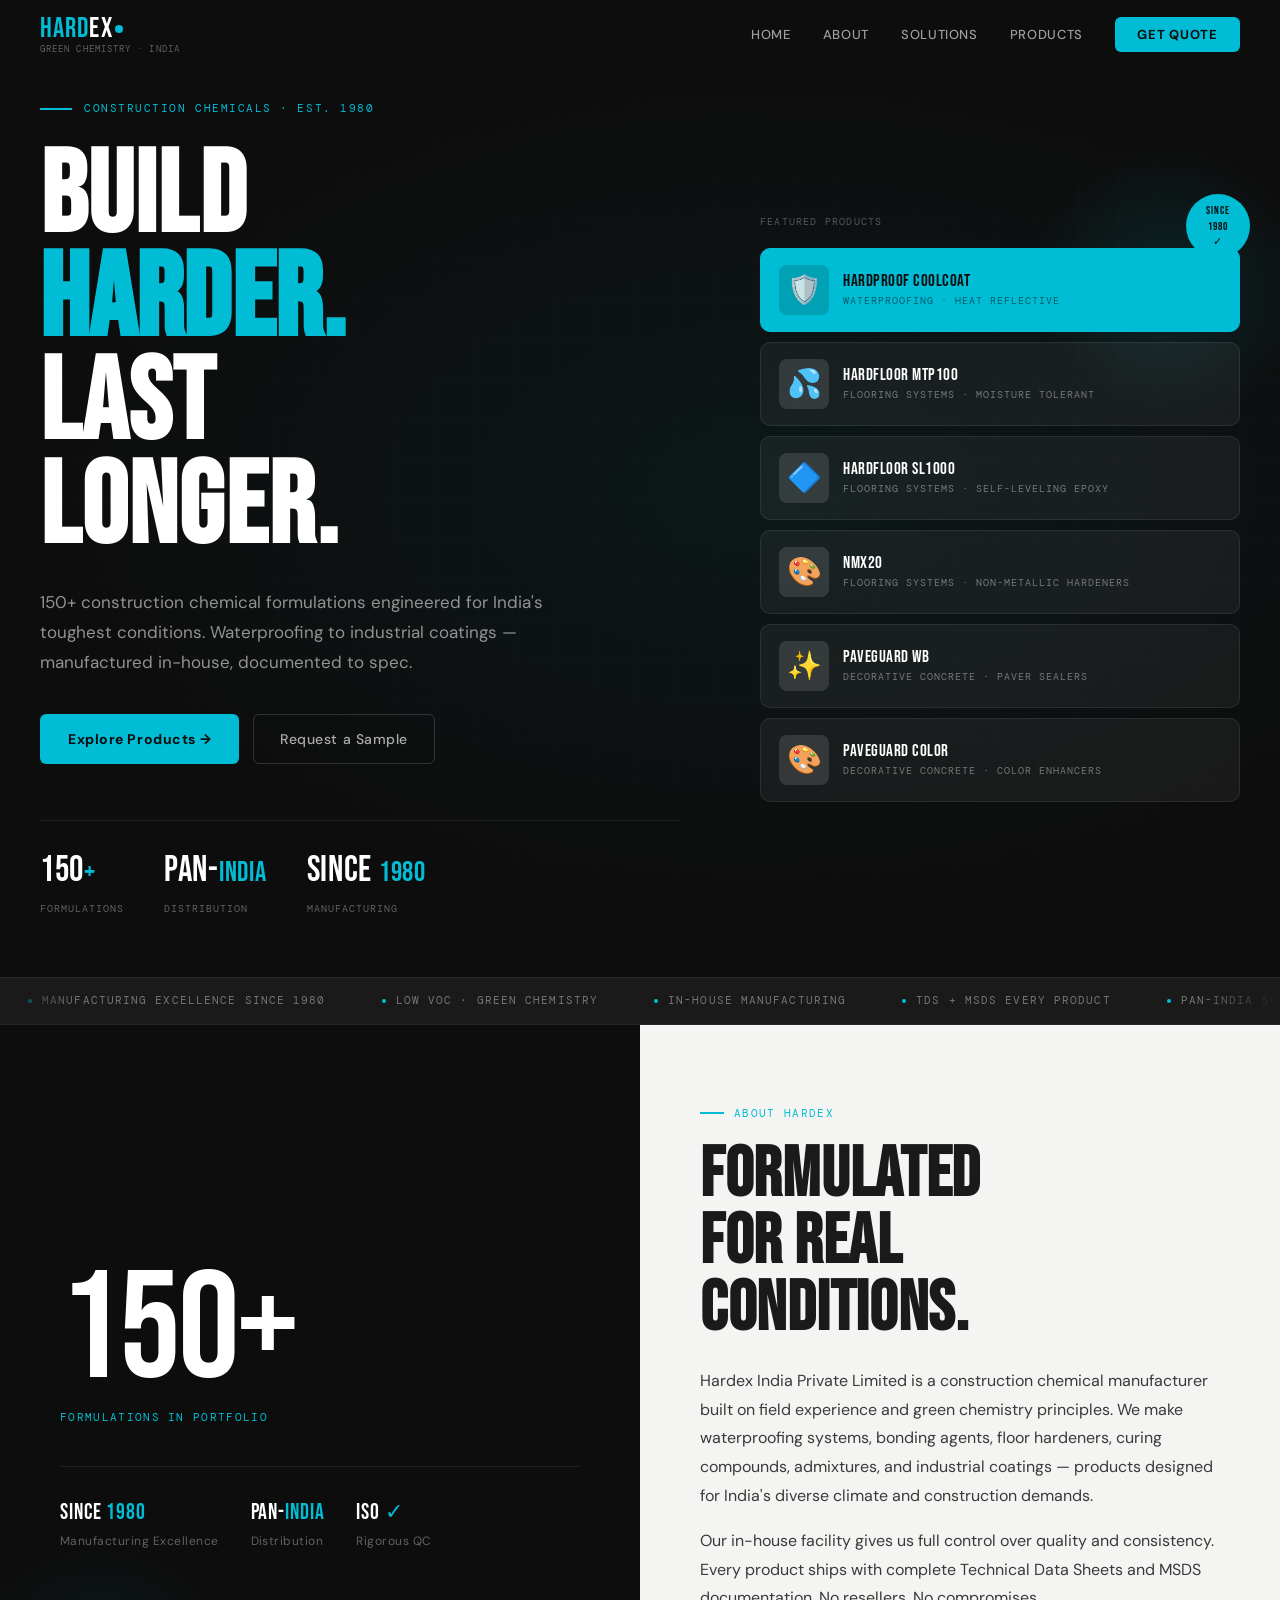
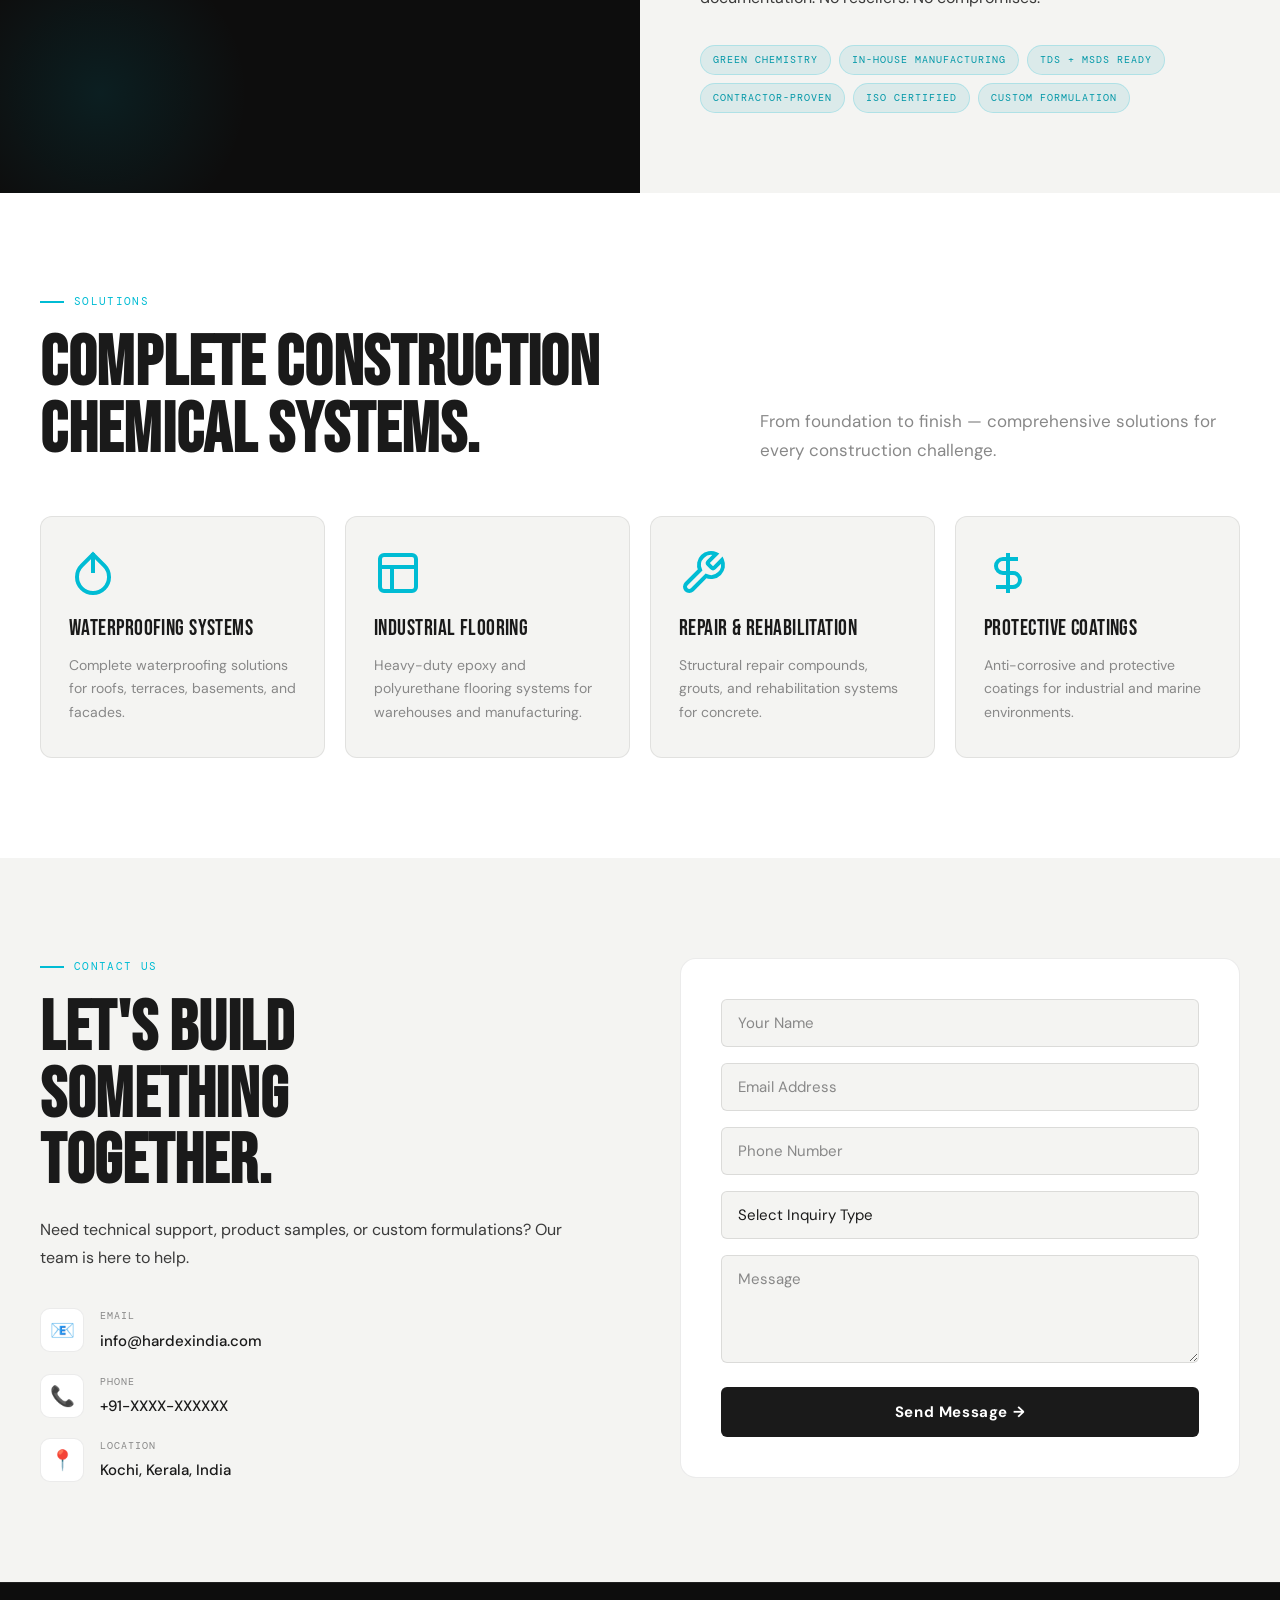
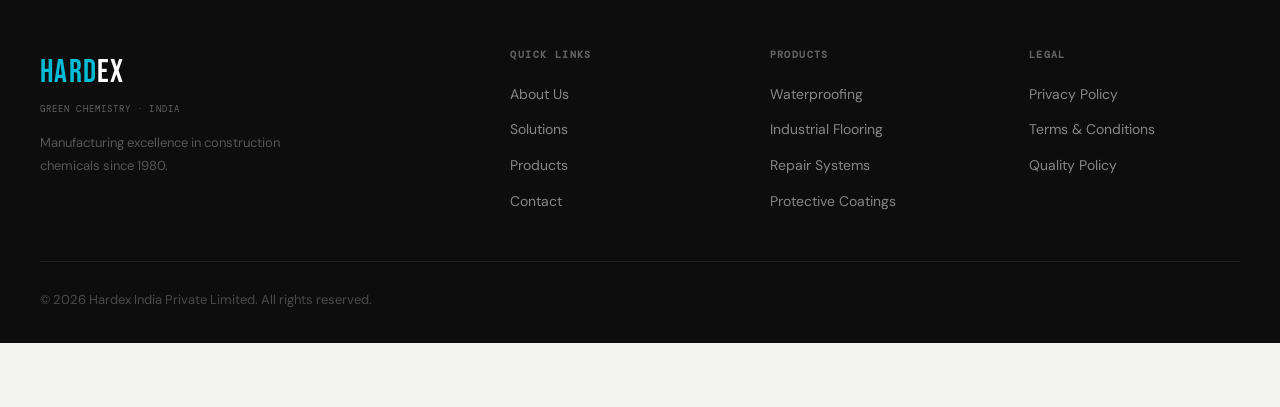
==== commit 17f76ca1: "Reorganize config/data layout and sync full product catalog" ====
--- a/index.html
+++ b/index.html
@@ -40,7 +40,13 @@
 }
 </script>
   <link href="https://fonts.googleapis.com/css2?family=Bebas+Neue&family=DM+Sans:wght@300;400;500;700&family=DM+Mono:wght@400;500&display=swap" rel="stylesheet">
-    <link rel="stylesheet" href="css/index.css">
+  <link rel="stylesheet" href="css/styles.css">
+  <link rel="stylesheet" href="components/tooltip.css">
+  <style id="hi">
+/* ═══════════════════════════════════════════════════════════════════
+   HARDEX INDIA — DESIGN SYSTEM
+   Industrial Editorial · Bebas Neue + DM Sans + DM Mono
+═══════════════════════════════════════════════════════════════════ */
 
 :root {
   --teal:        #00BCD4;
@@ -1513,7 +1519,22 @@
 </head>
 <body>
 
-<div id="shared-nav"></div>
+<nav class="nav" id="nav">
+  <a href="#home" class="nav-logo">
+    <div class="logo-word"><em>hard</em>ex<span class="logo-eye"></span></div>
+    <div class="logo-sub">Green Chemistry · India</div>
+  </a>
+  <ul class="nav-links">
+    <li><a href="#home">Home</a></li>
+    <li><a href="#about">About</a></li>
+    <li><a href="#solutions">Solutions</a></li>
+    <li><a href="products.html">Products</a></li>
+    <li><a href="#contact" class="nav-cta">Get Quote</a></li>
+  </ul>
+  <button class="nav-toggle" aria-label="Toggle menu" aria-expanded="false">
+    <span></span><span></span><span></span>
+  </button>
+</nav>
 
 <section id="home" class="hero">
   <div class="hero-l rv">
@@ -1830,7 +1851,7 @@
 // PRODUCTS DATABASE loaded from external file
 // ═══════════════════════════════════════════════════════════════════
 </script>
-<script src="products-data.js"></script>
+<script src="config/products-data.js"></script>
 <script>
 // ═══════════════════════════════════════════════════════════════════
 // SEO.JS — Auto-generates meta tags from site-config.js
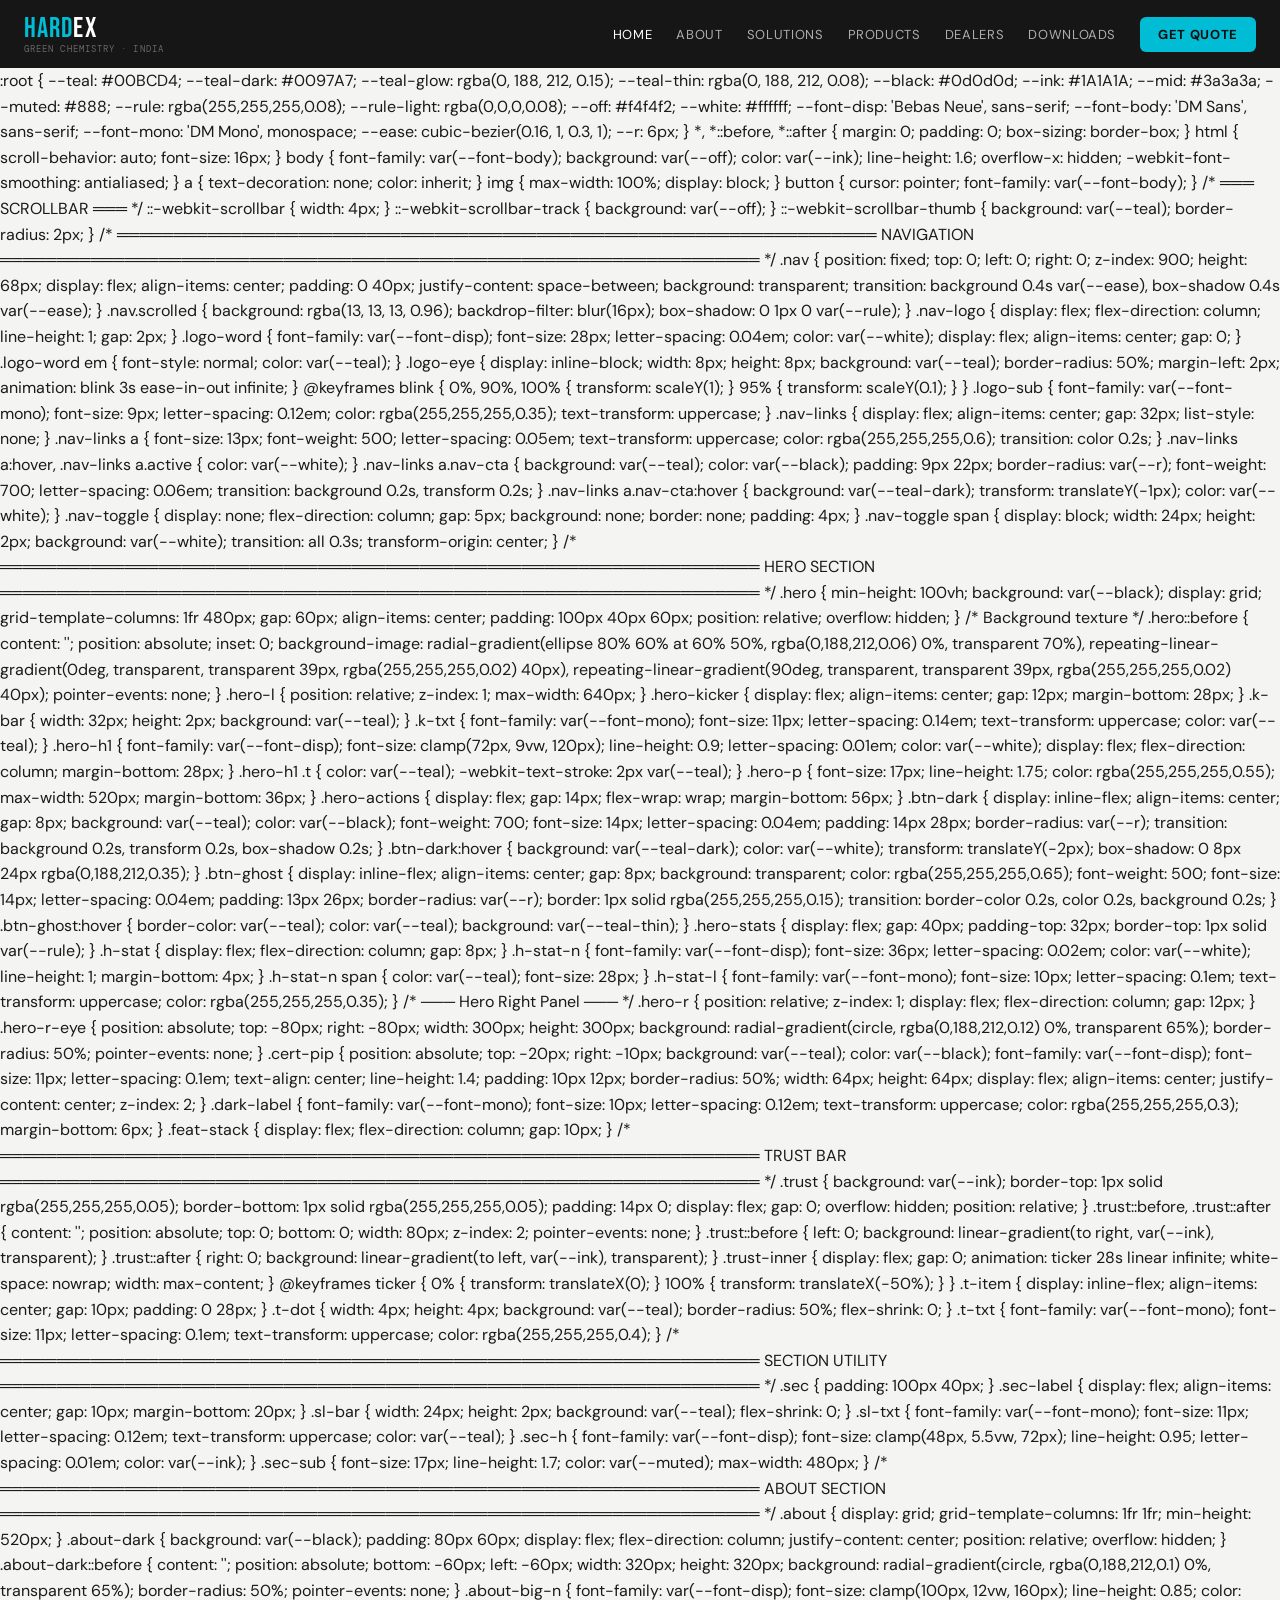
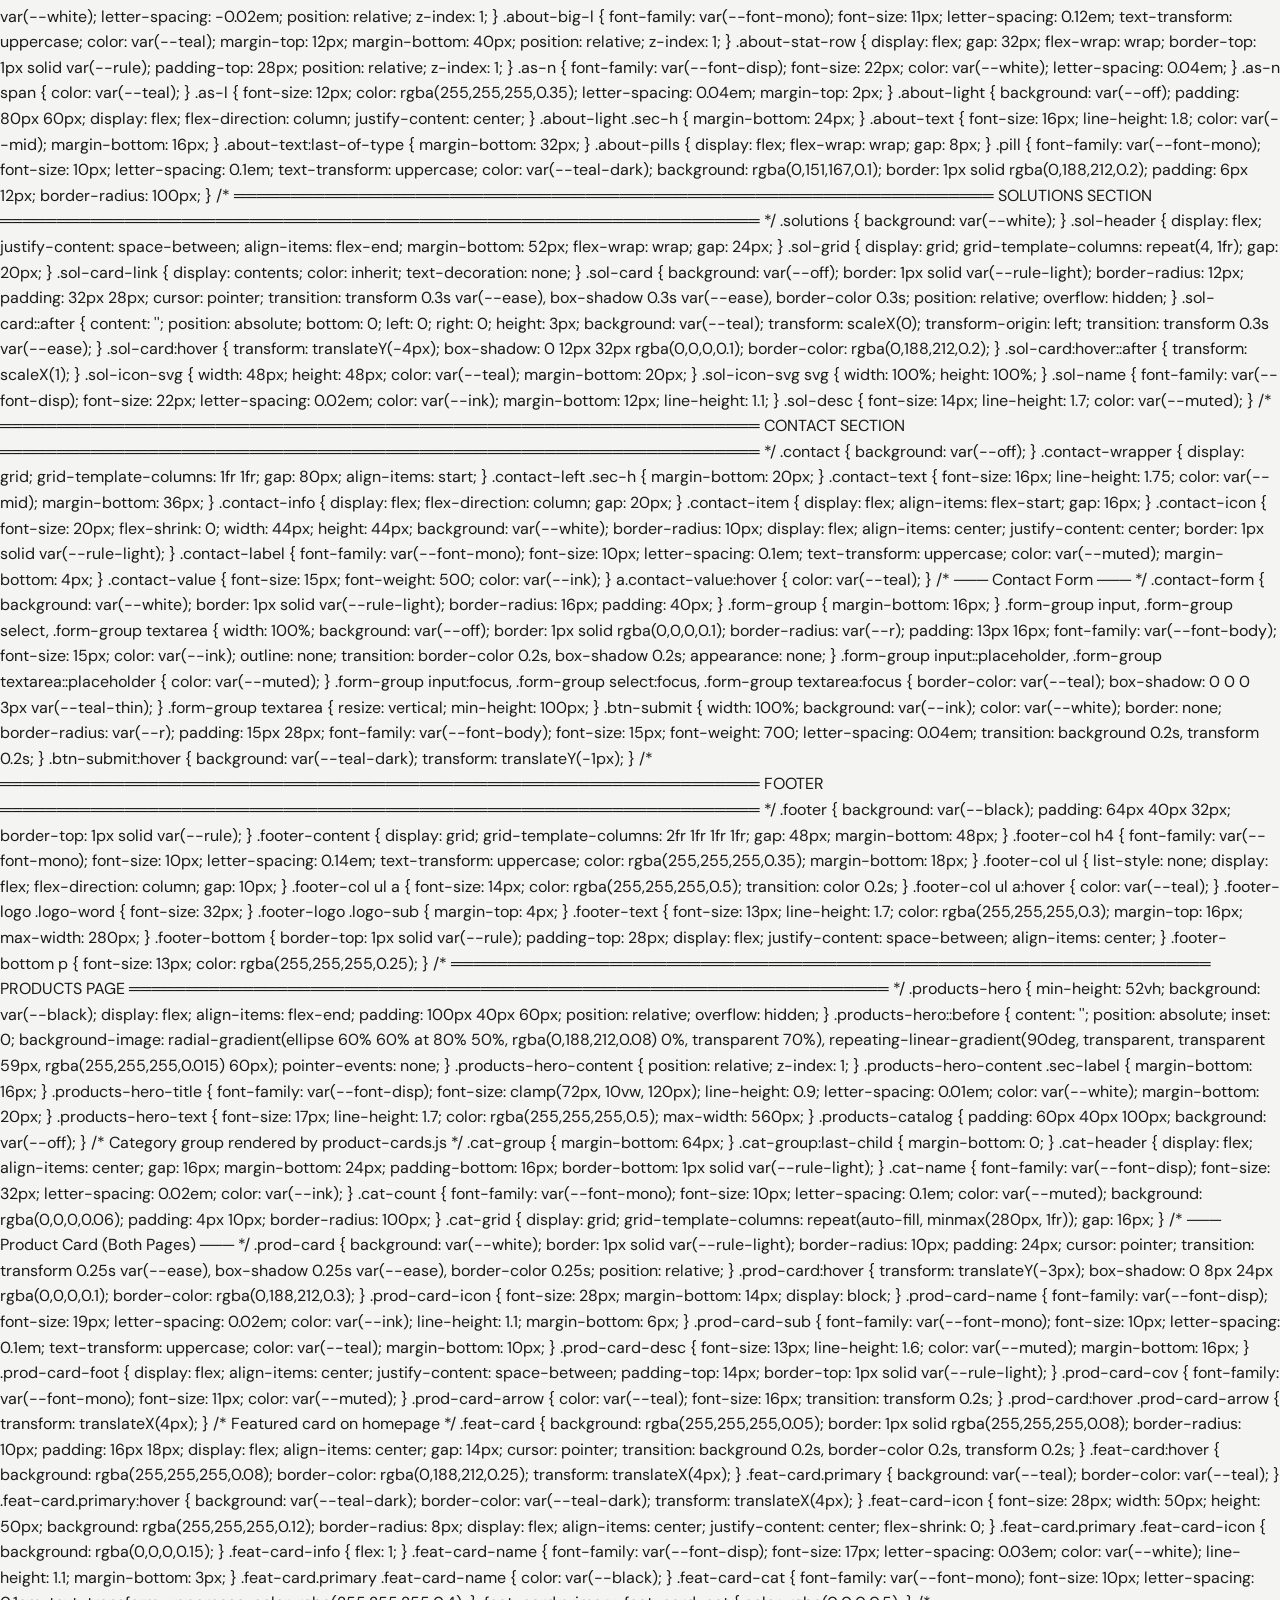
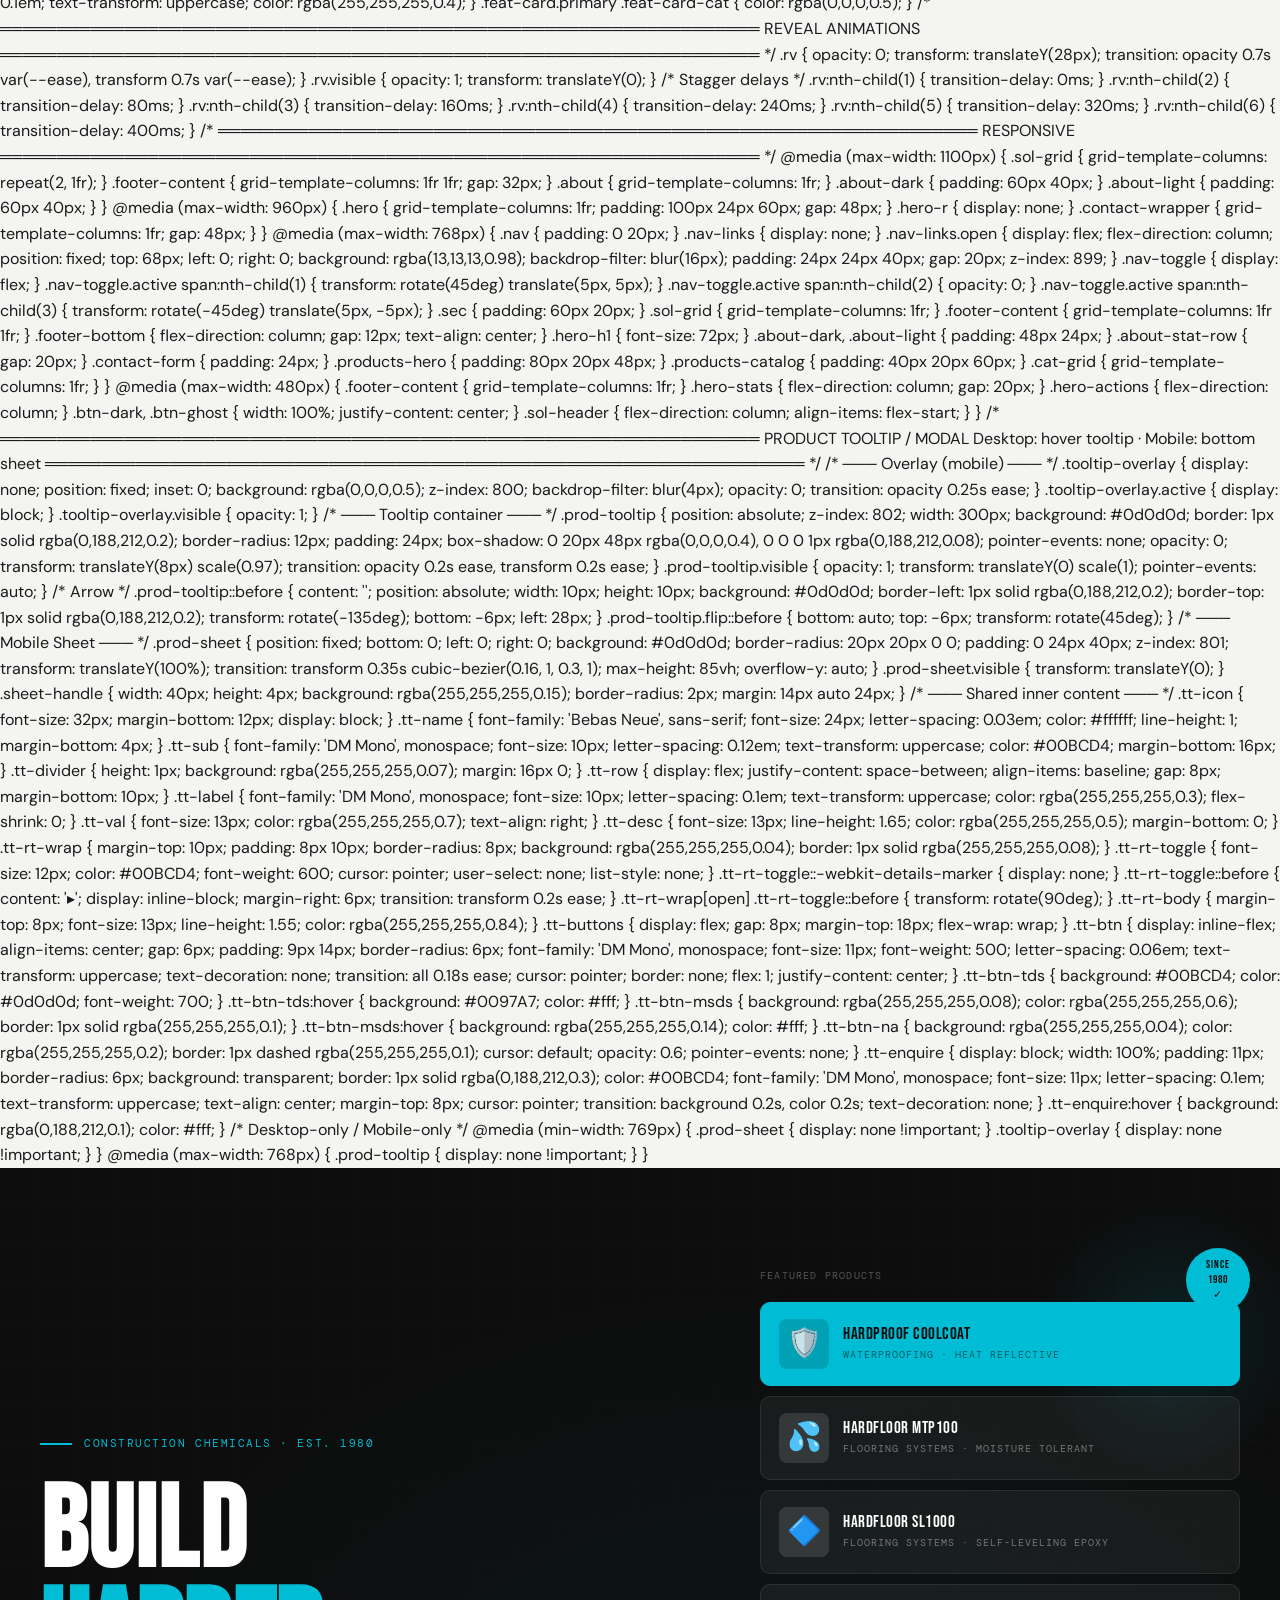
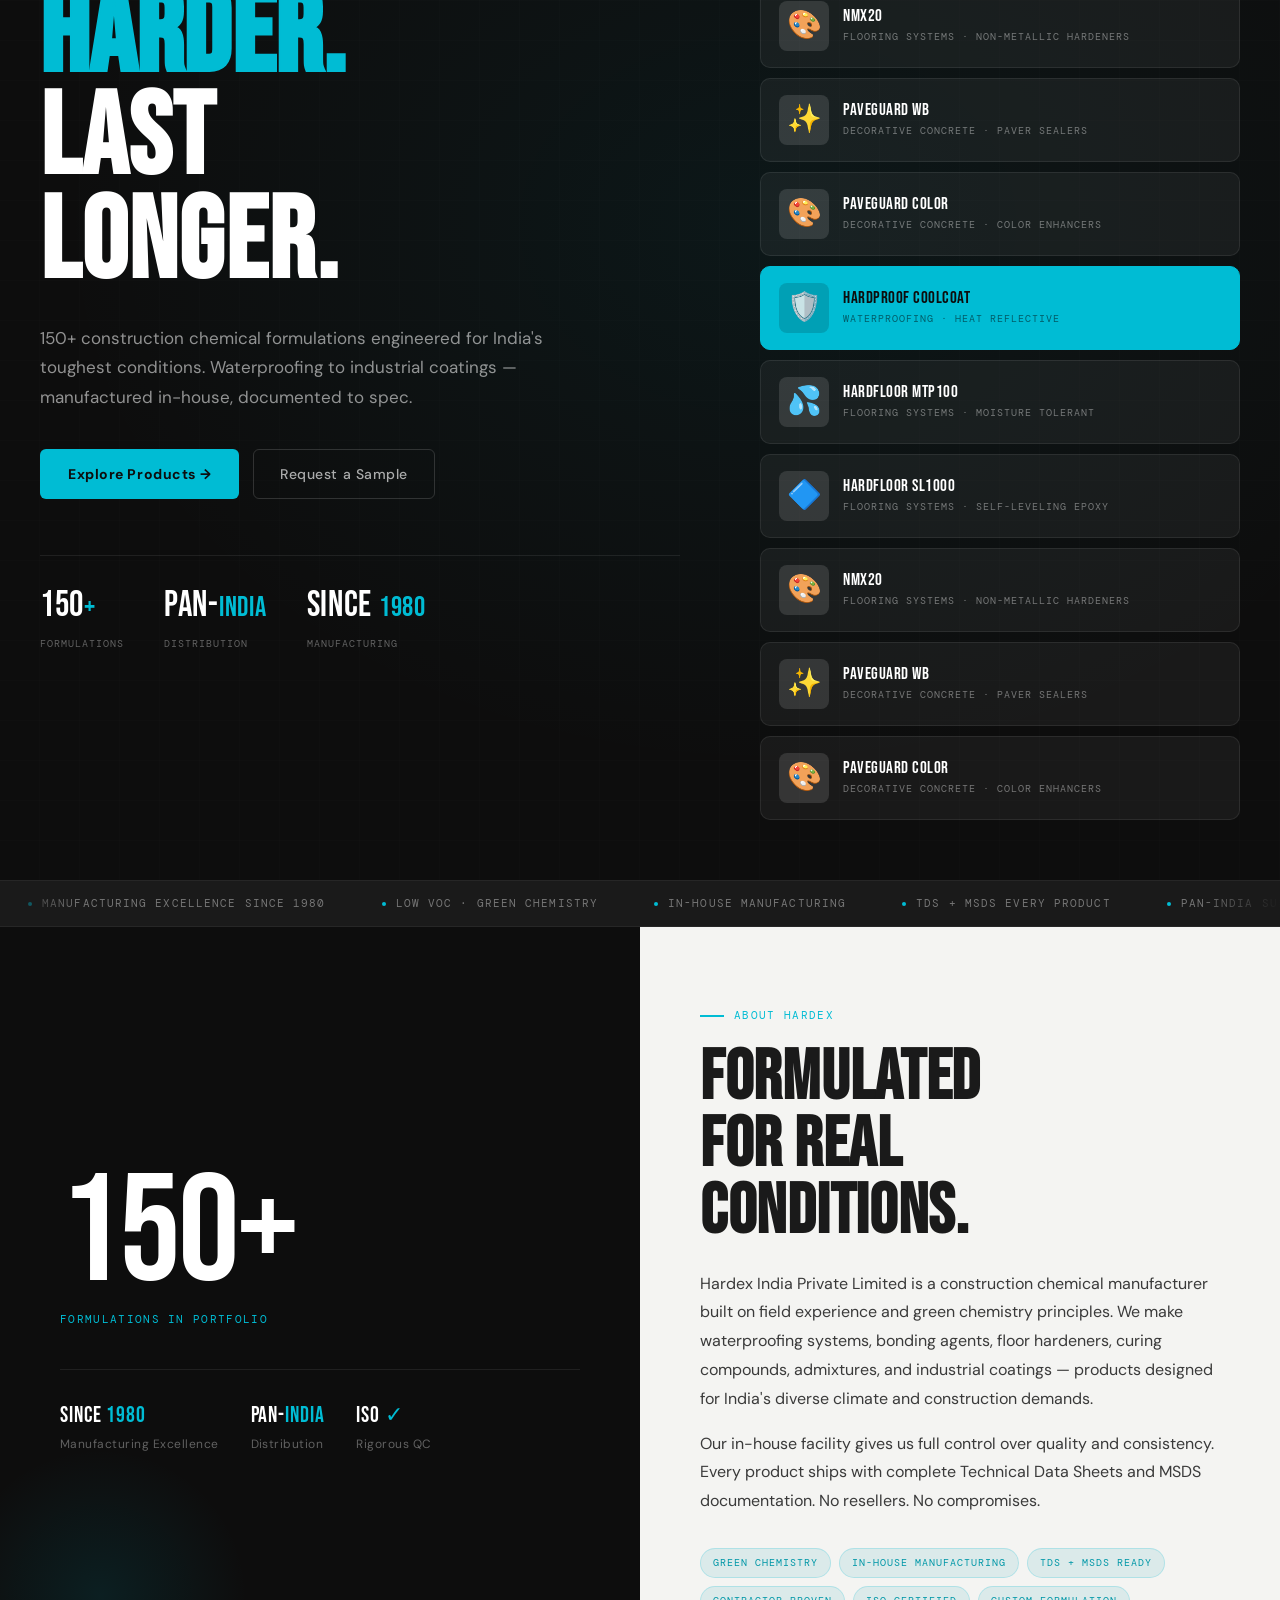
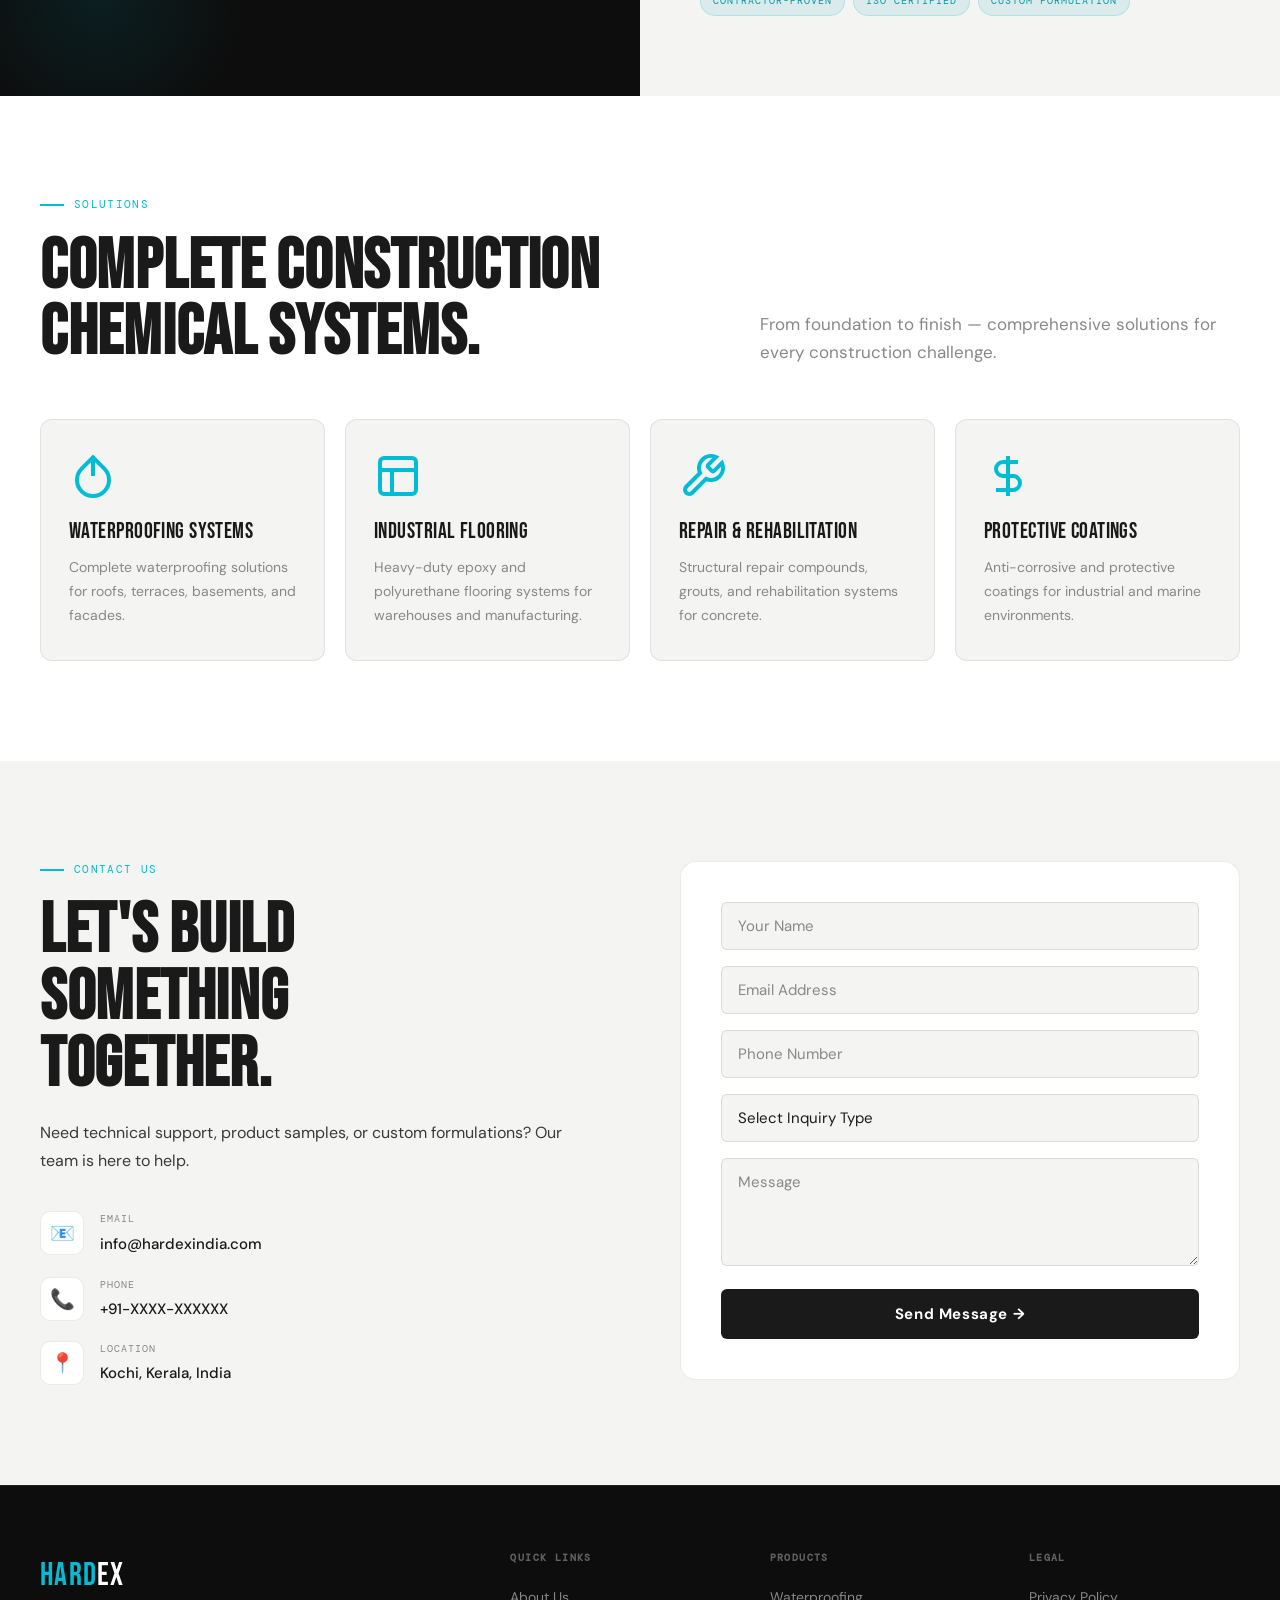
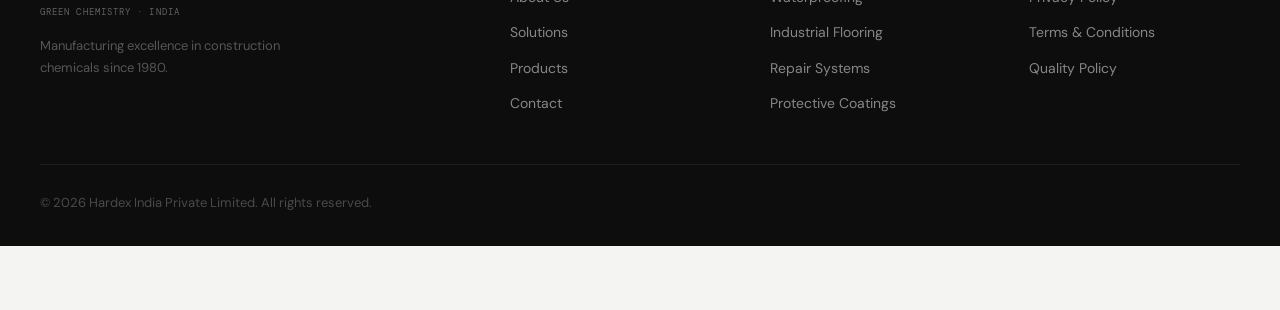
==== commit 5aa834b0: "Merge branch 'main' into codex/add-sitemap,-404.html,-and-robots.txt-hkvu1a" ====
--- a/index.html
+++ b/index.html
@@ -40,13 +40,7 @@
 }
 </script>
   <link href="https://fonts.googleapis.com/css2?family=Bebas+Neue&family=DM+Sans:wght@300;400;500;700&family=DM+Mono:wght@400;500&display=swap" rel="stylesheet">
-  <link rel="stylesheet" href="css/styles.css">
-  <link rel="stylesheet" href="components/tooltip.css">
-  <style id="hi">
-/* ═══════════════════════════════════════════════════════════════════
-   HARDEX INDIA — DESIGN SYSTEM
-   Industrial Editorial · Bebas Neue + DM Sans + DM Mono
-═══════════════════════════════════════════════════════════════════ */
+    <link rel="stylesheet" href="css/index.css">
 
 :root {
   --teal:        #00BCD4;
@@ -1519,22 +1513,7 @@
 </head>
 <body>
 
-<nav class="nav" id="nav">
-  <a href="#home" class="nav-logo">
-    <div class="logo-word"><em>hard</em>ex<span class="logo-eye"></span></div>
-    <div class="logo-sub">Green Chemistry · India</div>
-  </a>
-  <ul class="nav-links">
-    <li><a href="#home">Home</a></li>
-    <li><a href="#about">About</a></li>
-    <li><a href="#solutions">Solutions</a></li>
-    <li><a href="products.html">Products</a></li>
-    <li><a href="#contact" class="nav-cta">Get Quote</a></li>
-  </ul>
-  <button class="nav-toggle" aria-label="Toggle menu" aria-expanded="false">
-    <span></span><span></span><span></span>
-  </button>
-</nav>
+<div id="shared-nav"></div>
 
 <section id="home" class="hero">
   <div class="hero-l rv">
@@ -2451,5 +2430,9 @@
 
 })();
 </script>
+<script src="js/index-1.js"></script>
+<script src="products-data.js"></script>
+<script src="js/index-2.js"></script>
+<script src="components/shared-nav.js"></script>
 </body>
 </html>
--- a/css/index.css
+++ b/css/index.css
@@ -0,0 +1,1432 @@
+/* ═══════════════════════════════════════════════════════════════════
+   HARDEX INDIA — DESIGN SYSTEM
+   Industrial Editorial · Bebas Neue + DM Sans + DM Mono
+═══════════════════════════════════════════════════════════════════ */
+
+:root {
+  --teal:        #00BCD4;
+  --teal-dark:   #0097A7;
+  --teal-glow:   rgba(0, 188, 212, 0.15);
+  --teal-thin:   rgba(0, 188, 212, 0.08);
+  --black:       #0d0d0d;
+  --ink:         #1A1A1A;
+  --mid:         #3a3a3a;
+  --muted:       #888;
+  --rule:        rgba(255,255,255,0.08);
+  --rule-light:  rgba(0,0,0,0.08);
+  --off:         #f4f4f2;
+  --white:       #ffffff;
+  --font-disp:   'Bebas Neue', sans-serif;
+  --font-body:   'DM Sans', sans-serif;
+  --font-mono:   'DM Mono', monospace;
+  --ease:        cubic-bezier(0.16, 1, 0.3, 1);
+  --r:           6px;
+}
+
+*, *::before, *::after {
+  margin: 0; padding: 0; box-sizing: border-box;
+}
+
+html { scroll-behavior: smooth; font-size: 16px; }
+
+body {
+  font-family: var(--font-body);
+  background: var(--off);
+  color: var(--ink);
+  line-height: 1.6;
+  overflow-x: hidden;
+  -webkit-font-smoothing: antialiased;
+}
+
+a { text-decoration: none; color: inherit; }
+img { max-width: 100%; display: block; }
+button { cursor: pointer; font-family: var(--font-body); }
+
+/* ═══ SCROLLBAR ═══ */
+::-webkit-scrollbar { width: 4px; }
+::-webkit-scrollbar-track { background: var(--off); }
+::-webkit-scrollbar-thumb { background: var(--teal); border-radius: 2px; }
+
+/* ═══════════════════════════════════════════════════════════════════
+   NAVIGATION
+═══════════════════════════════════════════════════════════════════ */
+.nav {
+  position: fixed;
+  top: 0; left: 0; right: 0;
+  z-index: 900;
+  height: 68px;
+  display: flex;
+  align-items: center;
+  padding: 0 40px;
+  justify-content: space-between;
+  background: transparent;
+  transition: background 0.4s var(--ease), box-shadow 0.4s var(--ease);
+}
+
+.nav.scrolled {
+  background: rgba(13, 13, 13, 0.96);
+  backdrop-filter: blur(16px);
+  box-shadow: 0 1px 0 var(--rule);
+}
+
+.nav-logo {
+  display: flex;
+  flex-direction: column;
+  line-height: 1;
+  gap: 2px;
+}
+
+.logo-word {
+  font-family: var(--font-disp);
+  font-size: 28px;
+  letter-spacing: 0.04em;
+  color: var(--white);
+  display: flex;
+  align-items: center;
+  gap: 0;
+}
+
+.logo-word em {
+  font-style: normal;
+  color: var(--teal);
+}
+
+.logo-eye {
+  display: inline-block;
+  width: 8px;
+  height: 8px;
+  background: var(--teal);
+  border-radius: 50%;
+  margin-left: 2px;
+  animation: blink 3s ease-in-out infinite;
+}
+
+@keyframes blink {
+  0%, 90%, 100% { transform: scaleY(1); }
+  95% { transform: scaleY(0.1); }
+}
+
+.logo-sub {
+  font-family: var(--font-mono);
+  font-size: 9px;
+  letter-spacing: 0.12em;
+  color: rgba(255,255,255,0.35);
+  text-transform: uppercase;
+}
+
+.nav-links {
+  display: flex;
+  align-items: center;
+  gap: 32px;
+  list-style: none;
+}
+
+.nav-links a {
+  font-size: 13px;
+  font-weight: 500;
+  letter-spacing: 0.05em;
+  text-transform: uppercase;
+  color: rgba(255,255,255,0.6);
+  transition: color 0.2s;
+}
+
+.nav-links a:hover,
+.nav-links a.active { color: var(--white); }
+
+.nav-links a.nav-cta {
+  background: var(--teal);
+  color: var(--black);
+  padding: 9px 22px;
+  border-radius: var(--r);
+  font-weight: 700;
+  letter-spacing: 0.06em;
+  transition: background 0.2s, transform 0.2s;
+}
+
+.nav-links a.nav-cta:hover {
+  background: var(--teal-dark);
+  transform: translateY(-1px);
+  color: var(--white);
+}
+
+.nav-toggle {
+  display: none;
+  flex-direction: column;
+  gap: 5px;
+  background: none;
+  border: none;
+  padding: 4px;
+}
+
+.nav-toggle span {
+  display: block;
+  width: 24px;
+  height: 2px;
+  background: var(--white);
+  transition: all 0.3s;
+  transform-origin: center;
+}
+
+/* ═══════════════════════════════════════════════════════════════════
+   HERO SECTION
+═══════════════════════════════════════════════════════════════════ */
+.hero {
+  min-height: 100vh;
+  background: var(--black);
+  display: grid;
+  grid-template-columns: 1fr 480px;
+  gap: 60px;
+  align-items: center;
+  padding: 100px 40px 60px;
+  position: relative;
+  overflow: hidden;
+}
+
+/* Background texture */
+.hero::before {
+  content: '';
+  position: absolute;
+  inset: 0;
+  background-image:
+    radial-gradient(ellipse 80% 60% at 60% 50%, rgba(0,188,212,0.06) 0%, transparent 70%),
+    repeating-linear-gradient(0deg, transparent, transparent 39px, rgba(255,255,255,0.02) 40px),
+    repeating-linear-gradient(90deg, transparent, transparent 39px, rgba(255,255,255,0.02) 40px);
+  pointer-events: none;
+}
+
+.hero-l {
+  position: relative;
+  z-index: 1;
+  max-width: 640px;
+}
+
+.hero-kicker {
+  display: flex;
+  align-items: center;
+  gap: 12px;
+  margin-bottom: 28px;
+}
+
+.k-bar {
+  width: 32px;
+  height: 2px;
+  background: var(--teal);
+}
+
+.k-txt {
+  font-family: var(--font-mono);
+  font-size: 11px;
+  letter-spacing: 0.14em;
+  text-transform: uppercase;
+  color: var(--teal);
+}
+
+.hero-h1 {
+  font-family: var(--font-disp);
+  font-size: clamp(72px, 9vw, 120px);
+  line-height: 0.9;
+  letter-spacing: 0.01em;
+  color: var(--white);
+  display: flex;
+  flex-direction: column;
+  margin-bottom: 28px;
+}
+
+.hero-h1 .t {
+  color: var(--teal);
+  -webkit-text-stroke: 2px var(--teal);
+}
+
+.hero-p {
+  font-size: 17px;
+  line-height: 1.75;
+  color: rgba(255,255,255,0.55);
+  max-width: 520px;
+  margin-bottom: 36px;
+}
+
+.hero-actions {
+  display: flex;
+  gap: 14px;
+  flex-wrap: wrap;
+  margin-bottom: 56px;
+}
+
+.btn-dark {
+  display: inline-flex;
+  align-items: center;
+  gap: 8px;
+  background: var(--teal);
+  color: var(--black);
+  font-weight: 700;
+  font-size: 14px;
+  letter-spacing: 0.04em;
+  padding: 14px 28px;
+  border-radius: var(--r);
+  transition: background 0.2s, transform 0.2s, box-shadow 0.2s;
+}
+
+.btn-dark:hover {
+  background: var(--teal-dark);
+  color: var(--white);
+  transform: translateY(-2px);
+  box-shadow: 0 8px 24px rgba(0,188,212,0.35);
+}
+
+.btn-ghost {
+  display: inline-flex;
+  align-items: center;
+  gap: 8px;
+  background: transparent;
+  color: rgba(255,255,255,0.65);
+  font-weight: 500;
+  font-size: 14px;
+  letter-spacing: 0.04em;
+  padding: 13px 26px;
+  border-radius: var(--r);
+  border: 1px solid rgba(255,255,255,0.15);
+  transition: border-color 0.2s, color 0.2s, background 0.2s;
+}
+
+.btn-ghost:hover {
+  border-color: var(--teal);
+  color: var(--teal);
+  background: var(--teal-thin);
+}
+
+.hero-stats {
+  display: flex;
+  gap: 40px;
+  padding-top: 32px;
+  border-top: 1px solid var(--rule);
+}
+
+.h-stat {
+  display: flex;
+  flex-direction: column;
+  gap: 8px;
+}
+
+.h-stat-n {
+  font-family: var(--font-disp);
+  font-size: 36px;
+  letter-spacing: 0.02em;
+  color: var(--white);
+  line-height: 1;
+  margin-bottom: 4px;
+}
+
+.h-stat-n span {
+  color: var(--teal);
+  font-size: 28px;
+}
+
+.h-stat-l {
+  font-family: var(--font-mono);
+  font-size: 10px;
+  letter-spacing: 0.1em;
+  text-transform: uppercase;
+  color: rgba(255,255,255,0.35);
+}
+
+/* ─── Hero Right Panel ─── */
+.hero-r {
+  position: relative;
+  z-index: 1;
+  display: flex;
+  flex-direction: column;
+  gap: 12px;
+}
+
+.hero-r-eye {
+  position: absolute;
+  top: -80px;
+  right: -80px;
+  width: 300px;
+  height: 300px;
+  background: radial-gradient(circle, rgba(0,188,212,0.12) 0%, transparent 65%);
+  border-radius: 50%;
+  pointer-events: none;
+}
+
+.cert-pip {
+  position: absolute;
+  top: -20px;
+  right: -10px;
+  background: var(--teal);
+  color: var(--black);
+  font-family: var(--font-disp);
+  font-size: 11px;
+  letter-spacing: 0.1em;
+  text-align: center;
+  line-height: 1.4;
+  padding: 10px 12px;
+  border-radius: 50%;
+  width: 64px;
+  height: 64px;
+  display: flex;
+  align-items: center;
+  justify-content: center;
+  z-index: 2;
+}
+
+.dark-label {
+  font-family: var(--font-mono);
+  font-size: 10px;
+  letter-spacing: 0.12em;
+  text-transform: uppercase;
+  color: rgba(255,255,255,0.3);
+  margin-bottom: 6px;
+}
+
+.feat-stack {
+  display: flex;
+  flex-direction: column;
+  gap: 10px;
+}
+
+/* ═══════════════════════════════════════════════════════════════════
+   TRUST BAR
+═══════════════════════════════════════════════════════════════════ */
+.trust {
+  background: var(--ink);
+  border-top: 1px solid rgba(255,255,255,0.05);
+  border-bottom: 1px solid rgba(255,255,255,0.05);
+  padding: 14px 0;
+  display: flex;
+  gap: 0;
+  overflow: hidden;
+  position: relative;
+}
+
+.trust::before,
+.trust::after {
+  content: '';
+  position: absolute;
+  top: 0; bottom: 0;
+  width: 80px;
+  z-index: 2;
+  pointer-events: none;
+}
+
+.trust::before { left: 0; background: linear-gradient(to right, var(--ink), transparent); }
+.trust::after  { right: 0; background: linear-gradient(to left, var(--ink), transparent); }
+
+.trust-inner {
+  display: flex;
+  gap: 0;
+  animation: ticker 28s linear infinite;
+  white-space: nowrap;
+  width: max-content;
+}
+
+@keyframes ticker {
+  0% { transform: translateX(0); }
+  100% { transform: translateX(-50%); }
+}
+
+.t-item {
+  display: inline-flex;
+  align-items: center;
+  gap: 10px;
+  padding: 0 28px;
+}
+
+.t-dot {
+  width: 4px;
+  height: 4px;
+  background: var(--teal);
+  border-radius: 50%;
+  flex-shrink: 0;
+}
+
+.t-txt {
+  font-family: var(--font-mono);
+  font-size: 11px;
+  letter-spacing: 0.1em;
+  text-transform: uppercase;
+  color: rgba(255,255,255,0.4);
+}
+
+/* ═══════════════════════════════════════════════════════════════════
+   SECTION UTILITY
+═══════════════════════════════════════════════════════════════════ */
+.sec {
+  padding: 100px 40px;
+}
+
+.sec-label {
+  display: flex;
+  align-items: center;
+  gap: 10px;
+  margin-bottom: 20px;
+}
+
+.sl-bar {
+  width: 24px;
+  height: 2px;
+  background: var(--teal);
+  flex-shrink: 0;
+}
+
+.sl-txt {
+  font-family: var(--font-mono);
+  font-size: 11px;
+  letter-spacing: 0.12em;
+  text-transform: uppercase;
+  color: var(--teal);
+}
+
+.sec-h {
+  font-family: var(--font-disp);
+  font-size: clamp(48px, 5.5vw, 72px);
+  line-height: 0.95;
+  letter-spacing: 0.01em;
+  color: var(--ink);
+}
+
+.sec-sub {
+  font-size: 17px;
+  line-height: 1.7;
+  color: var(--muted);
+  max-width: 480px;
+}
+
+/* ═══════════════════════════════════════════════════════════════════
+   ABOUT SECTION
+═══════════════════════════════════════════════════════════════════ */
+.about {
+  display: grid;
+  grid-template-columns: 1fr 1fr;
+  min-height: 520px;
+}
+
+.about-dark {
+  background: var(--black);
+  padding: 80px 60px;
+  display: flex;
+  flex-direction: column;
+  justify-content: center;
+  position: relative;
+  overflow: hidden;
+}
+
+.about-dark::before {
+  content: '';
+  position: absolute;
+  bottom: -60px; left: -60px;
+  width: 320px; height: 320px;
+  background: radial-gradient(circle, rgba(0,188,212,0.1) 0%, transparent 65%);
+  border-radius: 50%;
+  pointer-events: none;
+}
+
+.about-big-n {
+  font-family: var(--font-disp);
+  font-size: clamp(100px, 12vw, 160px);
+  line-height: 0.85;
+  color: var(--white);
+  letter-spacing: -0.02em;
+  position: relative;
+  z-index: 1;
+}
+
+.about-big-l {
+  font-family: var(--font-mono);
+  font-size: 11px;
+  letter-spacing: 0.12em;
+  text-transform: uppercase;
+  color: var(--teal);
+  margin-top: 12px;
+  margin-bottom: 40px;
+  position: relative;
+  z-index: 1;
+}
+
+.about-stat-row {
+  display: flex;
+  gap: 32px;
+  flex-wrap: wrap;
+  border-top: 1px solid var(--rule);
+  padding-top: 28px;
+  position: relative;
+  z-index: 1;
+}
+
+.as-n {
+  font-family: var(--font-disp);
+  font-size: 22px;
+  color: var(--white);
+  letter-spacing: 0.04em;
+}
+
+.as-n span {
+  color: var(--teal);
+}
+
+.as-l {
+  font-size: 12px;
+  color: rgba(255,255,255,0.35);
+  letter-spacing: 0.04em;
+  margin-top: 2px;
+}
+
+.about-light {
+  background: var(--off);
+  padding: 80px 60px;
+  display: flex;
+  flex-direction: column;
+  justify-content: center;
+}
+
+.about-light .sec-h {
+  margin-bottom: 24px;
+}
+
+.about-text {
+  font-size: 16px;
+  line-height: 1.8;
+  color: var(--mid);
+  margin-bottom: 16px;
+}
+
+.about-text:last-of-type { margin-bottom: 32px; }
+
+.about-pills {
+  display: flex;
+  flex-wrap: wrap;
+  gap: 8px;
+}
+
+.pill {
+  font-family: var(--font-mono);
+  font-size: 10px;
+  letter-spacing: 0.1em;
+  text-transform: uppercase;
+  color: var(--teal-dark);
+  background: rgba(0,151,167,0.1);
+  border: 1px solid rgba(0,188,212,0.2);
+  padding: 6px 12px;
+  border-radius: 100px;
+}
+
+/* ═══════════════════════════════════════════════════════════════════
+   SOLUTIONS SECTION
+═══════════════════════════════════════════════════════════════════ */
+.solutions {
+  background: var(--white);
+}
+
+.sol-header {
+  display: flex;
+  justify-content: space-between;
+  align-items: flex-end;
+  margin-bottom: 52px;
+  flex-wrap: wrap;
+  gap: 24px;
+}
+
+.sol-grid {
+  display: grid;
+  grid-template-columns: repeat(4, 1fr);
+  gap: 20px;
+}
+
+.sol-card-link {
+  display: contents;
+  color: inherit;
+  text-decoration: none;
+}
+.sol-card {
+  background: var(--off);
+  border: 1px solid var(--rule-light);
+  border-radius: 12px;
+  padding: 32px 28px;
+  cursor: pointer;
+  transition: transform 0.3s var(--ease), box-shadow 0.3s var(--ease), border-color 0.3s;
+  position: relative;
+  overflow: hidden;
+}
+
+.sol-card::after {
+  content: '';
+  position: absolute;
+  bottom: 0; left: 0; right: 0;
+  height: 3px;
+  background: var(--teal);
+  transform: scaleX(0);
+  transform-origin: left;
+  transition: transform 0.3s var(--ease);
+}
+
+.sol-card:hover {
+  transform: translateY(-4px);
+  box-shadow: 0 12px 32px rgba(0,0,0,0.1);
+  border-color: rgba(0,188,212,0.2);
+}
+
+.sol-card:hover::after { transform: scaleX(1); }
+
+.sol-icon-svg {
+  width: 48px;
+  height: 48px;
+  color: var(--teal);
+  margin-bottom: 20px;
+}
+
+.sol-icon-svg svg {
+  width: 100%;
+  height: 100%;
+}
+
+.sol-name {
+  font-family: var(--font-disp);
+  font-size: 22px;
+  letter-spacing: 0.02em;
+  color: var(--ink);
+  margin-bottom: 12px;
+  line-height: 1.1;
+}
+
+.sol-desc {
+  font-size: 14px;
+  line-height: 1.7;
+  color: var(--muted);
+}
+
+/* ═══════════════════════════════════════════════════════════════════
+   CONTACT SECTION
+═══════════════════════════════════════════════════════════════════ */
+.contact {
+  background: var(--off);
+}
+
+.contact-wrapper {
+  display: grid;
+  grid-template-columns: 1fr 1fr;
+  gap: 80px;
+  align-items: start;
+}
+
+.contact-left .sec-h { margin-bottom: 20px; }
+
+.contact-text {
+  font-size: 16px;
+  line-height: 1.75;
+  color: var(--mid);
+  margin-bottom: 36px;
+}
+
+.contact-info {
+  display: flex;
+  flex-direction: column;
+  gap: 20px;
+}
+
+.contact-item {
+  display: flex;
+  align-items: flex-start;
+  gap: 16px;
+}
+
+.contact-icon {
+  font-size: 20px;
+  flex-shrink: 0;
+  width: 44px;
+  height: 44px;
+  background: var(--white);
+  border-radius: 10px;
+  display: flex;
+  align-items: center;
+  justify-content: center;
+  border: 1px solid var(--rule-light);
+}
+
+.contact-label {
+  font-family: var(--font-mono);
+  font-size: 10px;
+  letter-spacing: 0.1em;
+  text-transform: uppercase;
+  color: var(--muted);
+  margin-bottom: 4px;
+}
+
+.contact-value {
+  font-size: 15px;
+  font-weight: 500;
+  color: var(--ink);
+}
+
+a.contact-value:hover { color: var(--teal); }
+
+/* ─── Contact Form ─── */
+.contact-form {
+  background: var(--white);
+  border: 1px solid var(--rule-light);
+  border-radius: 16px;
+  padding: 40px;
+}
+
+.form-group {
+  margin-bottom: 16px;
+}
+
+.form-group input,
+.form-group select,
+.form-group textarea {
+  width: 100%;
+  background: var(--off);
+  border: 1px solid rgba(0,0,0,0.1);
+  border-radius: var(--r);
+  padding: 13px 16px;
+  font-family: var(--font-body);
+  font-size: 15px;
+  color: var(--ink);
+  outline: none;
+  transition: border-color 0.2s, box-shadow 0.2s;
+  appearance: none;
+}
+
+.form-group input::placeholder,
+.form-group textarea::placeholder { color: var(--muted); }
+
+.form-group input:focus,
+.form-group select:focus,
+.form-group textarea:focus {
+  border-color: var(--teal);
+  box-shadow: 0 0 0 3px var(--teal-thin);
+}
+
+.form-group textarea { resize: vertical; min-height: 100px; }
+
+.btn-submit {
+  width: 100%;
+  background: var(--ink);
+  color: var(--white);
+  border: none;
+  border-radius: var(--r);
+  padding: 15px 28px;
+  font-family: var(--font-body);
+  font-size: 15px;
+  font-weight: 700;
+  letter-spacing: 0.04em;
+  transition: background 0.2s, transform 0.2s;
+}
+
+.btn-submit:hover {
+  background: var(--teal-dark);
+  transform: translateY(-1px);
+}
+
+/* ═══════════════════════════════════════════════════════════════════
+   FOOTER
+═══════════════════════════════════════════════════════════════════ */
+.footer {
+  background: var(--black);
+  padding: 64px 40px 32px;
+  border-top: 1px solid var(--rule);
+}
+
+.footer-content {
+  display: grid;
+  grid-template-columns: 2fr 1fr 1fr 1fr;
+  gap: 48px;
+  margin-bottom: 48px;
+}
+
+.footer-col h4 {
+  font-family: var(--font-mono);
+  font-size: 10px;
+  letter-spacing: 0.14em;
+  text-transform: uppercase;
+  color: rgba(255,255,255,0.35);
+  margin-bottom: 18px;
+}
+
+.footer-col ul {
+  list-style: none;
+  display: flex;
+  flex-direction: column;
+  gap: 10px;
+}
+
+.footer-col ul a {
+  font-size: 14px;
+  color: rgba(255,255,255,0.5);
+  transition: color 0.2s;
+}
+
+.footer-col ul a:hover { color: var(--teal); }
+
+.footer-logo .logo-word { font-size: 32px; }
+.footer-logo .logo-sub { margin-top: 4px; }
+
+.footer-text {
+  font-size: 13px;
+  line-height: 1.7;
+  color: rgba(255,255,255,0.3);
+  margin-top: 16px;
+  max-width: 280px;
+}
+
+.footer-bottom {
+  border-top: 1px solid var(--rule);
+  padding-top: 28px;
+  display: flex;
+  justify-content: space-between;
+  align-items: center;
+}
+
+.footer-bottom p {
+  font-size: 13px;
+  color: rgba(255,255,255,0.25);
+}
+
+/* ═══════════════════════════════════════════════════════════════════
+   PRODUCTS PAGE
+═══════════════════════════════════════════════════════════════════ */
+.products-hero {
+  min-height: 52vh;
+  background: var(--black);
+  display: flex;
+  align-items: flex-end;
+  padding: 100px 40px 60px;
+  position: relative;
+  overflow: hidden;
+}
+
+.products-hero::before {
+  content: '';
+  position: absolute;
+  inset: 0;
+  background-image:
+    radial-gradient(ellipse 60% 60% at 80% 50%, rgba(0,188,212,0.08) 0%, transparent 70%),
+    repeating-linear-gradient(90deg, transparent, transparent 59px, rgba(255,255,255,0.015) 60px);
+  pointer-events: none;
+}
+
+.products-hero-content {
+  position: relative;
+  z-index: 1;
+}
+
+.products-hero-content .sec-label { margin-bottom: 16px; }
+
+.products-hero-title {
+  font-family: var(--font-disp);
+  font-size: clamp(72px, 10vw, 120px);
+  line-height: 0.9;
+  letter-spacing: 0.01em;
+  color: var(--white);
+  margin-bottom: 20px;
+}
+
+.products-hero-text {
+  font-size: 17px;
+  line-height: 1.7;
+  color: rgba(255,255,255,0.5);
+  max-width: 560px;
+}
+
+.products-catalog {
+  padding: 60px 40px 100px;
+  background: var(--off);
+}
+
+/* Category group rendered by product-cards.js */
+.cat-group {
+  margin-bottom: 64px;
+}
+
+.cat-group:last-child { margin-bottom: 0; }
+
+.cat-header {
+  display: flex;
+  align-items: center;
+  gap: 16px;
+  margin-bottom: 24px;
+  padding-bottom: 16px;
+  border-bottom: 1px solid var(--rule-light);
+}
+
+.cat-name {
+  font-family: var(--font-disp);
+  font-size: 32px;
+  letter-spacing: 0.02em;
+  color: var(--ink);
+}
+
+.cat-count {
+  font-family: var(--font-mono);
+  font-size: 10px;
+  letter-spacing: 0.1em;
+  color: var(--muted);
+  background: rgba(0,0,0,0.06);
+  padding: 4px 10px;
+  border-radius: 100px;
+}
+
+.cat-grid {
+  display: grid;
+  grid-template-columns: repeat(auto-fill, minmax(280px, 1fr));
+  gap: 16px;
+}
+
+/* ─── Product Card (Both Pages) ─── */
+.prod-card {
+  background: var(--white);
+  border: 1px solid var(--rule-light);
+  border-radius: 10px;
+  padding: 24px;
+  cursor: pointer;
+  transition: transform 0.25s var(--ease), box-shadow 0.25s var(--ease), border-color 0.25s;
+  position: relative;
+}
+
+.prod-card:hover {
+  transform: translateY(-3px);
+  box-shadow: 0 8px 24px rgba(0,0,0,0.1);
+  border-color: rgba(0,188,212,0.3);
+}
+
+.prod-card-icon {
+  font-size: 28px;
+  margin-bottom: 14px;
+  display: block;
+}
+
+.prod-card-name {
+  font-family: var(--font-disp);
+  font-size: 19px;
+  letter-spacing: 0.02em;
+  color: var(--ink);
+  line-height: 1.1;
+  margin-bottom: 6px;
+}
+
+.prod-card-sub {
+  font-family: var(--font-mono);
+  font-size: 10px;
+  letter-spacing: 0.1em;
+  text-transform: uppercase;
+  color: var(--teal);
+  margin-bottom: 10px;
+}
+
+.prod-card-desc {
+  font-size: 13px;
+  line-height: 1.6;
+  color: var(--muted);
+  margin-bottom: 16px;
+}
+
+.prod-card-foot {
+  display: flex;
+  align-items: center;
+  justify-content: space-between;
+  padding-top: 14px;
+  border-top: 1px solid var(--rule-light);
+}
+
+.prod-card-cov {
+  font-family: var(--font-mono);
+  font-size: 11px;
+  color: var(--muted);
+}
+
+.prod-card-arrow {
+  color: var(--teal);
+  font-size: 16px;
+  transition: transform 0.2s;
+}
+
+.prod-card:hover .prod-card-arrow { transform: translateX(4px); }
+
+/* Featured card on homepage */
+.feat-card {
+  background: rgba(255,255,255,0.05);
+  border: 1px solid rgba(255,255,255,0.08);
+  border-radius: 10px;
+  padding: 16px 18px;
+  display: flex;
+  align-items: center;
+  gap: 14px;
+  cursor: pointer;
+  transition: background 0.2s, border-color 0.2s, transform 0.2s;
+}
+
+.feat-card:hover {
+  background: rgba(255,255,255,0.08);
+  border-color: rgba(0,188,212,0.25);
+  transform: translateX(4px);
+}
+
+.feat-card.primary {
+  background: var(--teal);
+  border-color: var(--teal);
+}
+
+.feat-card.primary:hover {
+  background: var(--teal-dark);
+  border-color: var(--teal-dark);
+  transform: translateX(4px);
+}
+
+.feat-card-icon {
+  font-size: 28px;
+  width: 50px;
+  height: 50px;
+  background: rgba(255,255,255,0.12);
+  border-radius: 8px;
+  display: flex;
+  align-items: center;
+  justify-content: center;
+  flex-shrink: 0;
+}
+
+.feat-card.primary .feat-card-icon { background: rgba(0,0,0,0.15); }
+
+.feat-card-info { flex: 1; }
+
+.feat-card-name {
+  font-family: var(--font-disp);
+  font-size: 17px;
+  letter-spacing: 0.03em;
+  color: var(--white);
+  line-height: 1.1;
+  margin-bottom: 3px;
+}
+
+.feat-card.primary .feat-card-name { color: var(--black); }
+
+.feat-card-cat {
+  font-family: var(--font-mono);
+  font-size: 10px;
+  letter-spacing: 0.1em;
+  text-transform: uppercase;
+  color: rgba(255,255,255,0.4);
+}
+
+.feat-card.primary .feat-card-cat { color: rgba(0,0,0,0.5); }
+
+/* ═══════════════════════════════════════════════════════════════════
+   REVEAL ANIMATIONS
+═══════════════════════════════════════════════════════════════════ */
+.rv {
+  opacity: 0;
+  transform: translateY(28px);
+  transition: opacity 0.7s var(--ease), transform 0.7s var(--ease);
+}
+
+.rv.visible {
+  opacity: 1;
+  transform: translateY(0);
+}
+
+/* Stagger delays */
+.rv:nth-child(1) { transition-delay: 0ms; }
+.rv:nth-child(2) { transition-delay: 80ms; }
+.rv:nth-child(3) { transition-delay: 160ms; }
+.rv:nth-child(4) { transition-delay: 240ms; }
+.rv:nth-child(5) { transition-delay: 320ms; }
+.rv:nth-child(6) { transition-delay: 400ms; }
+
+/* ═══════════════════════════════════════════════════════════════════
+   RESPONSIVE
+═══════════════════════════════════════════════════════════════════ */
+@media (max-width: 1100px) {
+  .sol-grid { grid-template-columns: repeat(2, 1fr); }
+  .footer-content { grid-template-columns: 1fr 1fr; gap: 32px; }
+  .about { grid-template-columns: 1fr; }
+  .about-dark { padding: 60px 40px; }
+  .about-light { padding: 60px 40px; }
+}
+
+@media (max-width: 960px) {
+  .hero { grid-template-columns: 1fr; padding: 100px 24px 60px; gap: 48px; }
+  .hero-r { display: none; }
+  .contact-wrapper { grid-template-columns: 1fr; gap: 48px; }
+}
+
+@media (max-width: 768px) {
+  .nav { padding: 0 20px; }
+  .nav-links { display: none; }
+  .nav-links.open {
+    display: flex;
+    flex-direction: column;
+    position: fixed;
+    top: 68px; left: 0; right: 0;
+    background: rgba(13,13,13,0.98);
+    backdrop-filter: blur(16px);
+    padding: 24px 24px 40px;
+    gap: 20px;
+    z-index: 899;
+  }
+  .nav-toggle { display: flex; }
+  .nav-toggle.active span:nth-child(1) { transform: rotate(45deg) translate(5px, 5px); }
+  .nav-toggle.active span:nth-child(2) { opacity: 0; }
+  .nav-toggle.active span:nth-child(3) { transform: rotate(-45deg) translate(5px, -5px); }
+  .sec { padding: 60px 20px; }
+  .sol-grid { grid-template-columns: 1fr; }
+  .footer-content { grid-template-columns: 1fr 1fr; }
+  .footer-bottom { flex-direction: column; gap: 12px; text-align: center; }
+  .hero-h1 { font-size: 72px; }
+  .about-dark, .about-light { padding: 48px 24px; }
+  .about-stat-row { gap: 20px; }
+  .contact-form { padding: 24px; }
+  .products-hero { padding: 80px 20px 48px; }
+  .products-catalog { padding: 40px 20px 60px; }
+  .cat-grid { grid-template-columns: 1fr; }
+}
+
+@media (max-width: 480px) {
+  .footer-content { grid-template-columns: 1fr; }
+  .hero-stats { flex-direction: column; gap: 20px; }
+  .hero-actions { flex-direction: column; }
+  .btn-dark, .btn-ghost { width: 100%; justify-content: center; }
+  .sol-header { flex-direction: column; align-items: flex-start; }
+}
+/* ═══════════════════════════════════════════════════════════════════
+   PRODUCT TOOLTIP / MODAL
+   Desktop: hover tooltip · Mobile: bottom sheet
+═══════════════════════════════════════════════════════════════════ */
+
+/* ─── Overlay (mobile) ─── */
+.tooltip-overlay {
+  display: none;
+  position: fixed;
+  inset: 0;
+  background: rgba(0,0,0,0.5);
+  z-index: 800;
+  backdrop-filter: blur(4px);
+  opacity: 0;
+  transition: opacity 0.25s ease;
+}
+
+.tooltip-overlay.active {
+  display: block;
+}
+
+.tooltip-overlay.visible {
+  opacity: 1;
+}
+
+/* ─── Tooltip container ─── */
+.prod-tooltip {
+  position: absolute;
+  z-index: 802;
+  width: 300px;
+  background: #0d0d0d;
+  border: 1px solid rgba(0,188,212,0.2);
+  border-radius: 12px;
+  padding: 24px;
+  box-shadow: 0 20px 48px rgba(0,0,0,0.4), 0 0 0 1px rgba(0,188,212,0.08);
+  pointer-events: none;
+  opacity: 0;
+  transform: translateY(8px) scale(0.97);
+  transition: opacity 0.2s ease, transform 0.2s ease;
+}
+
+.prod-tooltip.visible {
+  opacity: 1;
+  transform: translateY(0) scale(1);
+  pointer-events: auto;
+}
+
+/* Arrow */
+.prod-tooltip::before {
+  content: '';
+  position: absolute;
+  width: 10px;
+  height: 10px;
+  background: #0d0d0d;
+  border-left: 1px solid rgba(0,188,212,0.2);
+  border-top: 1px solid rgba(0,188,212,0.2);
+  transform: rotate(-135deg);
+  bottom: -6px;
+  left: 28px;
+}
+
+.prod-tooltip.flip::before {
+  bottom: auto;
+  top: -6px;
+  transform: rotate(45deg);
+}
+
+/* ─── Mobile Sheet ─── */
+.prod-sheet {
+  position: fixed;
+  bottom: 0; left: 0; right: 0;
+  background: #0d0d0d;
+  border-radius: 20px 20px 0 0;
+  padding: 0 24px 40px;
+  z-index: 801;
+  transform: translateY(100%);
+  transition: transform 0.35s cubic-bezier(0.16, 1, 0.3, 1);
+  max-height: 85vh;
+  overflow-y: auto;
+}
+
+.prod-sheet.visible {
+  transform: translateY(0);
+}
+
+.sheet-handle {
+  width: 40px;
+  height: 4px;
+  background: rgba(255,255,255,0.15);
+  border-radius: 2px;
+  margin: 14px auto 24px;
+}
+
+/* ─── Shared inner content ─── */
+.tt-icon {
+  font-size: 32px;
+  margin-bottom: 12px;
+  display: block;
+}
+
+.tt-name {
+  font-family: 'Bebas Neue', sans-serif;
+  font-size: 24px;
+  letter-spacing: 0.03em;
+  color: #ffffff;
+  line-height: 1;
+  margin-bottom: 4px;
+}
+
+.tt-sub {
+  font-family: 'DM Mono', monospace;
+  font-size: 10px;
+  letter-spacing: 0.12em;
+  text-transform: uppercase;
+  color: #00BCD4;
+  margin-bottom: 16px;
+}
+
+.tt-divider {
+  height: 1px;
+  background: rgba(255,255,255,0.07);
+  margin: 16px 0;
+}
+
+.tt-row {
+  display: flex;
+  justify-content: space-between;
+  align-items: baseline;
+  gap: 8px;
+  margin-bottom: 10px;
+}
+
+.tt-label {
+  font-family: 'DM Mono', monospace;
+  font-size: 10px;
+  letter-spacing: 0.1em;
+  text-transform: uppercase;
+  color: rgba(255,255,255,0.3);
+  flex-shrink: 0;
+}
+
+.tt-val {
+  font-size: 13px;
+  color: rgba(255,255,255,0.7);
+  text-align: right;
+}
+
+.tt-desc {
+  font-size: 13px;
+  line-height: 1.65;
+  color: rgba(255,255,255,0.5);
+  margin-bottom: 0;
+}
+
+.tt-buttons {
+  display: flex;
+  gap: 8px;
+  margin-top: 18px;
+  flex-wrap: wrap;
+}
+
+.tt-btn {
+  display: inline-flex;
+  align-items: center;
+  gap: 6px;
+  padding: 9px 14px;
+  border-radius: 6px;
+  font-family: 'DM Mono', monospace;
+  font-size: 11px;
+  font-weight: 500;
+  letter-spacing: 0.06em;
+  text-transform: uppercase;
+  text-decoration: none;
+  transition: all 0.18s ease;
+  cursor: pointer;
+  border: none;
+  flex: 1;
+  justify-content: center;
+}
+
+.tt-btn-tds {
+  background: #00BCD4;
+  color: #0d0d0d;
+  font-weight: 700;
+}
+
+.tt-btn-tds:hover {
+  background: #0097A7;
+  color: #fff;
+}
+
+.tt-btn-msds {
+  background: rgba(255,255,255,0.08);
+  color: rgba(255,255,255,0.6);
+  border: 1px solid rgba(255,255,255,0.1);
+}
+
+.tt-btn-msds:hover {
+  background: rgba(255,255,255,0.14);
+  color: #fff;
+}
+
+.tt-btn-na {
+  background: rgba(255,255,255,0.04);
+  color: rgba(255,255,255,0.2);
+  border: 1px dashed rgba(255,255,255,0.1);
+  cursor: default;
+  opacity: 0.6;
+  pointer-events: none;
+}
+
+.tt-enquire {
+  display: block;
+  width: 100%;
+  padding: 11px;
+  border-radius: 6px;
+  background: transparent;
+  border: 1px solid rgba(0,188,212,0.3);
+  color: #00BCD4;
+  font-family: 'DM Mono', monospace;
+  font-size: 11px;
+  letter-spacing: 0.1em;
+  text-transform: uppercase;
+  text-align: center;
+  margin-top: 8px;
+  cursor: pointer;
+  transition: background 0.2s, color 0.2s;
+  text-decoration: none;
+}
+
+.tt-enquire:hover {
+  background: rgba(0,188,212,0.1);
+  color: #fff;
+}
+
+/* Desktop-only / Mobile-only */
+@media (min-width: 769px) {
+  .prod-sheet { display: none !important; }
+  .tooltip-overlay { display: none !important; }
+}
+
+@media (max-width: 768px) {
+  .prod-tooltip { display: none !important; }
+}
